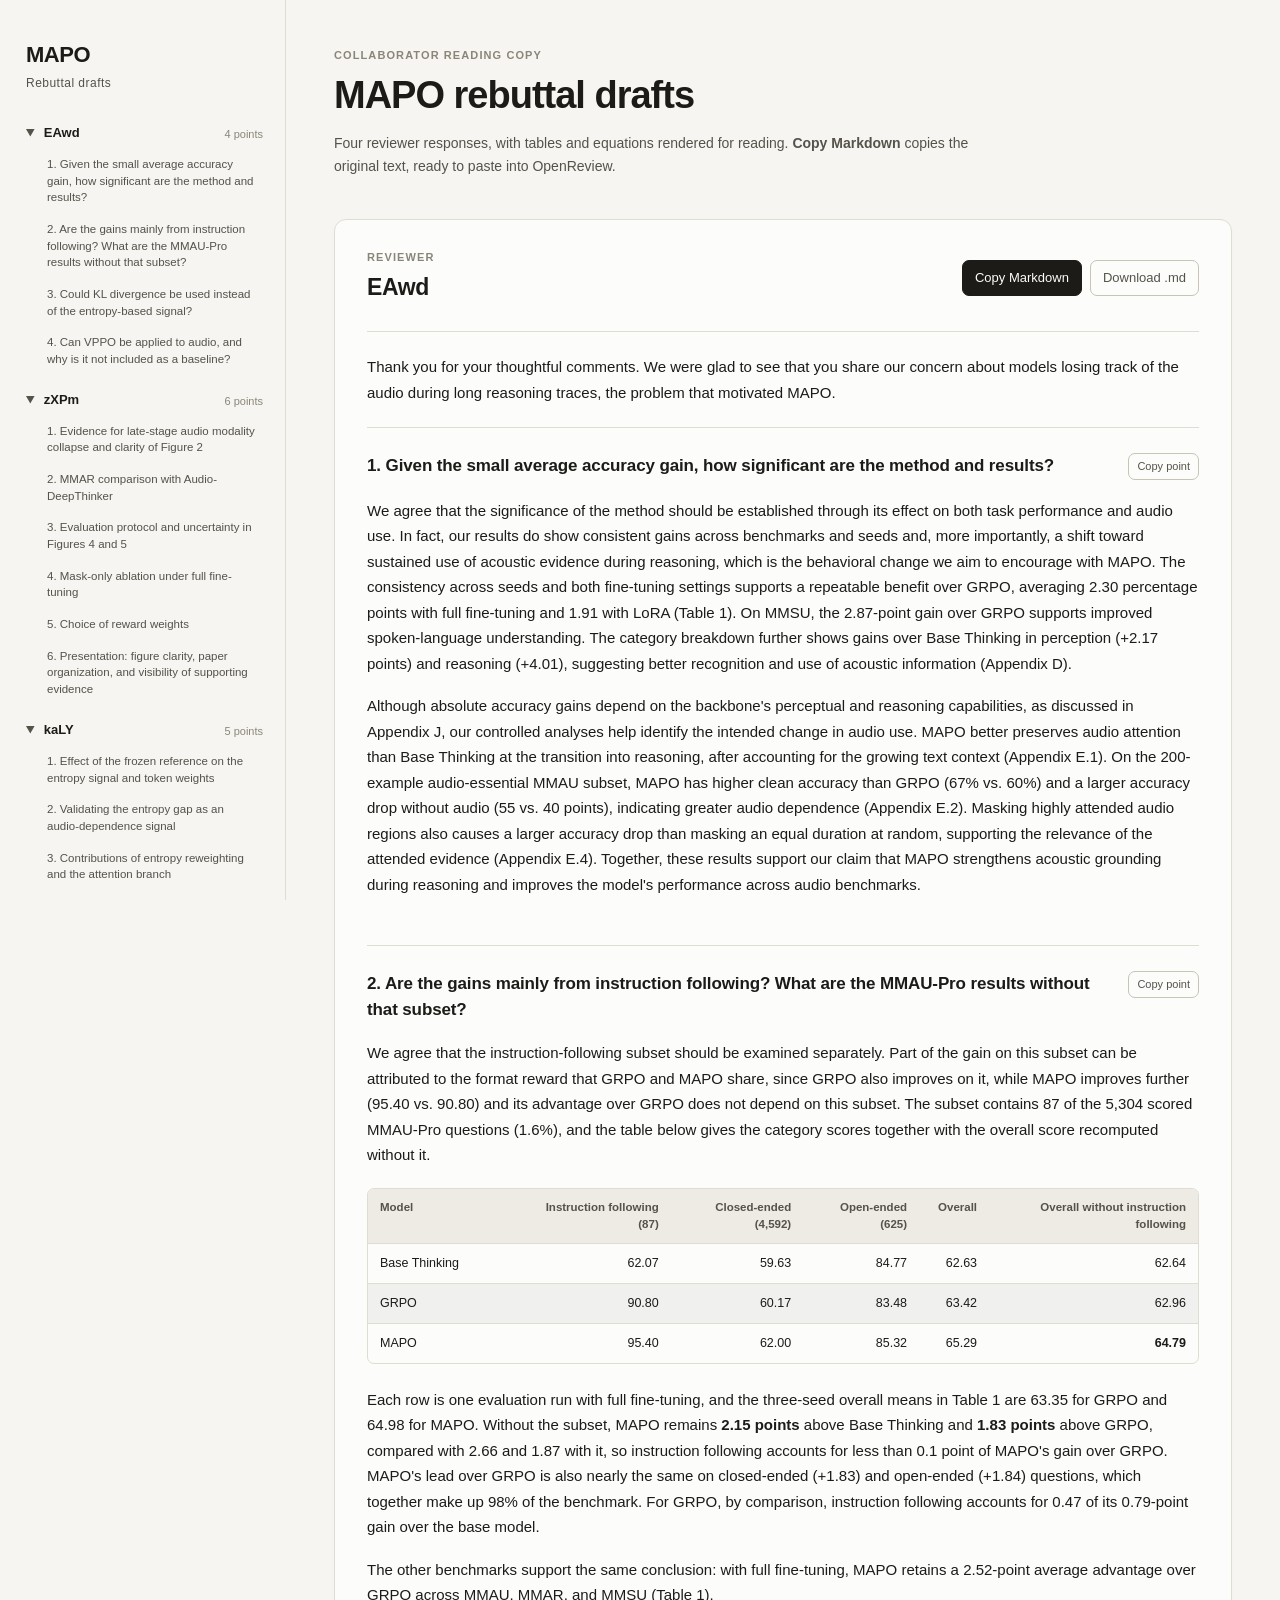
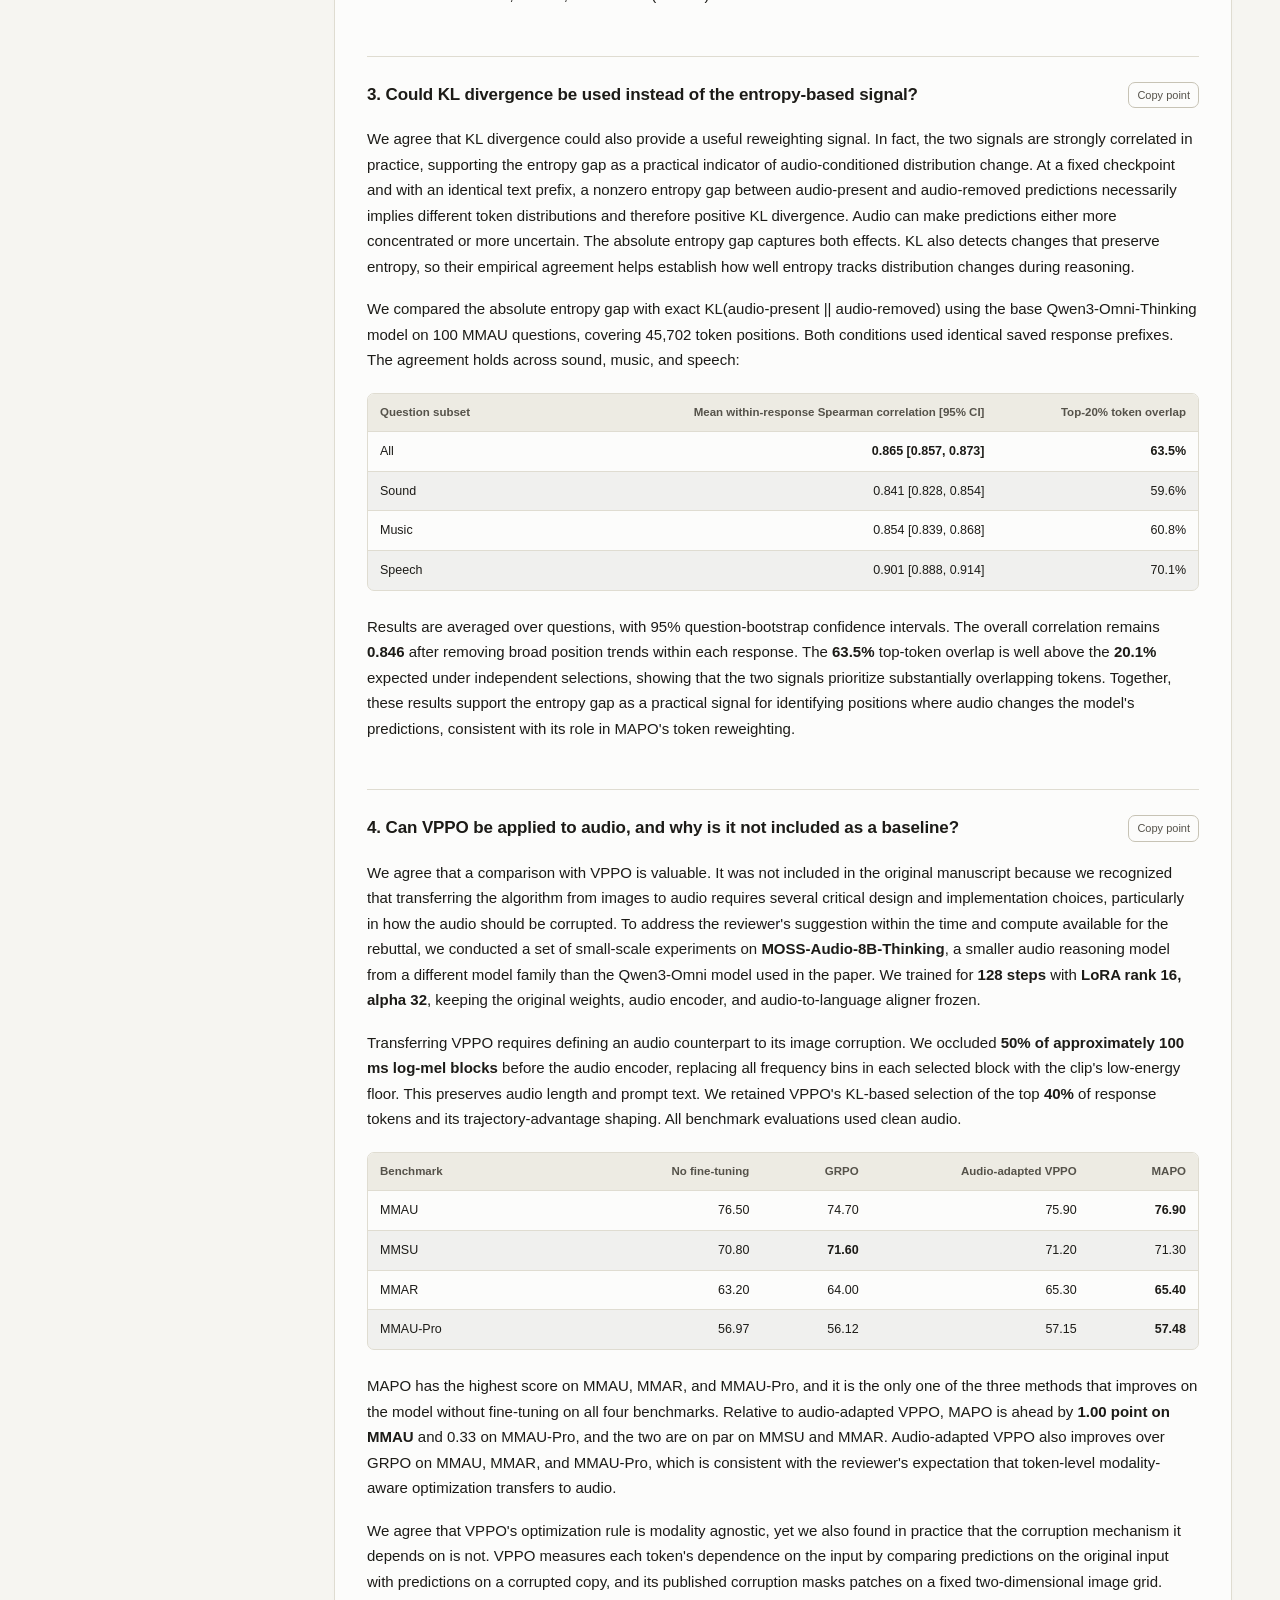
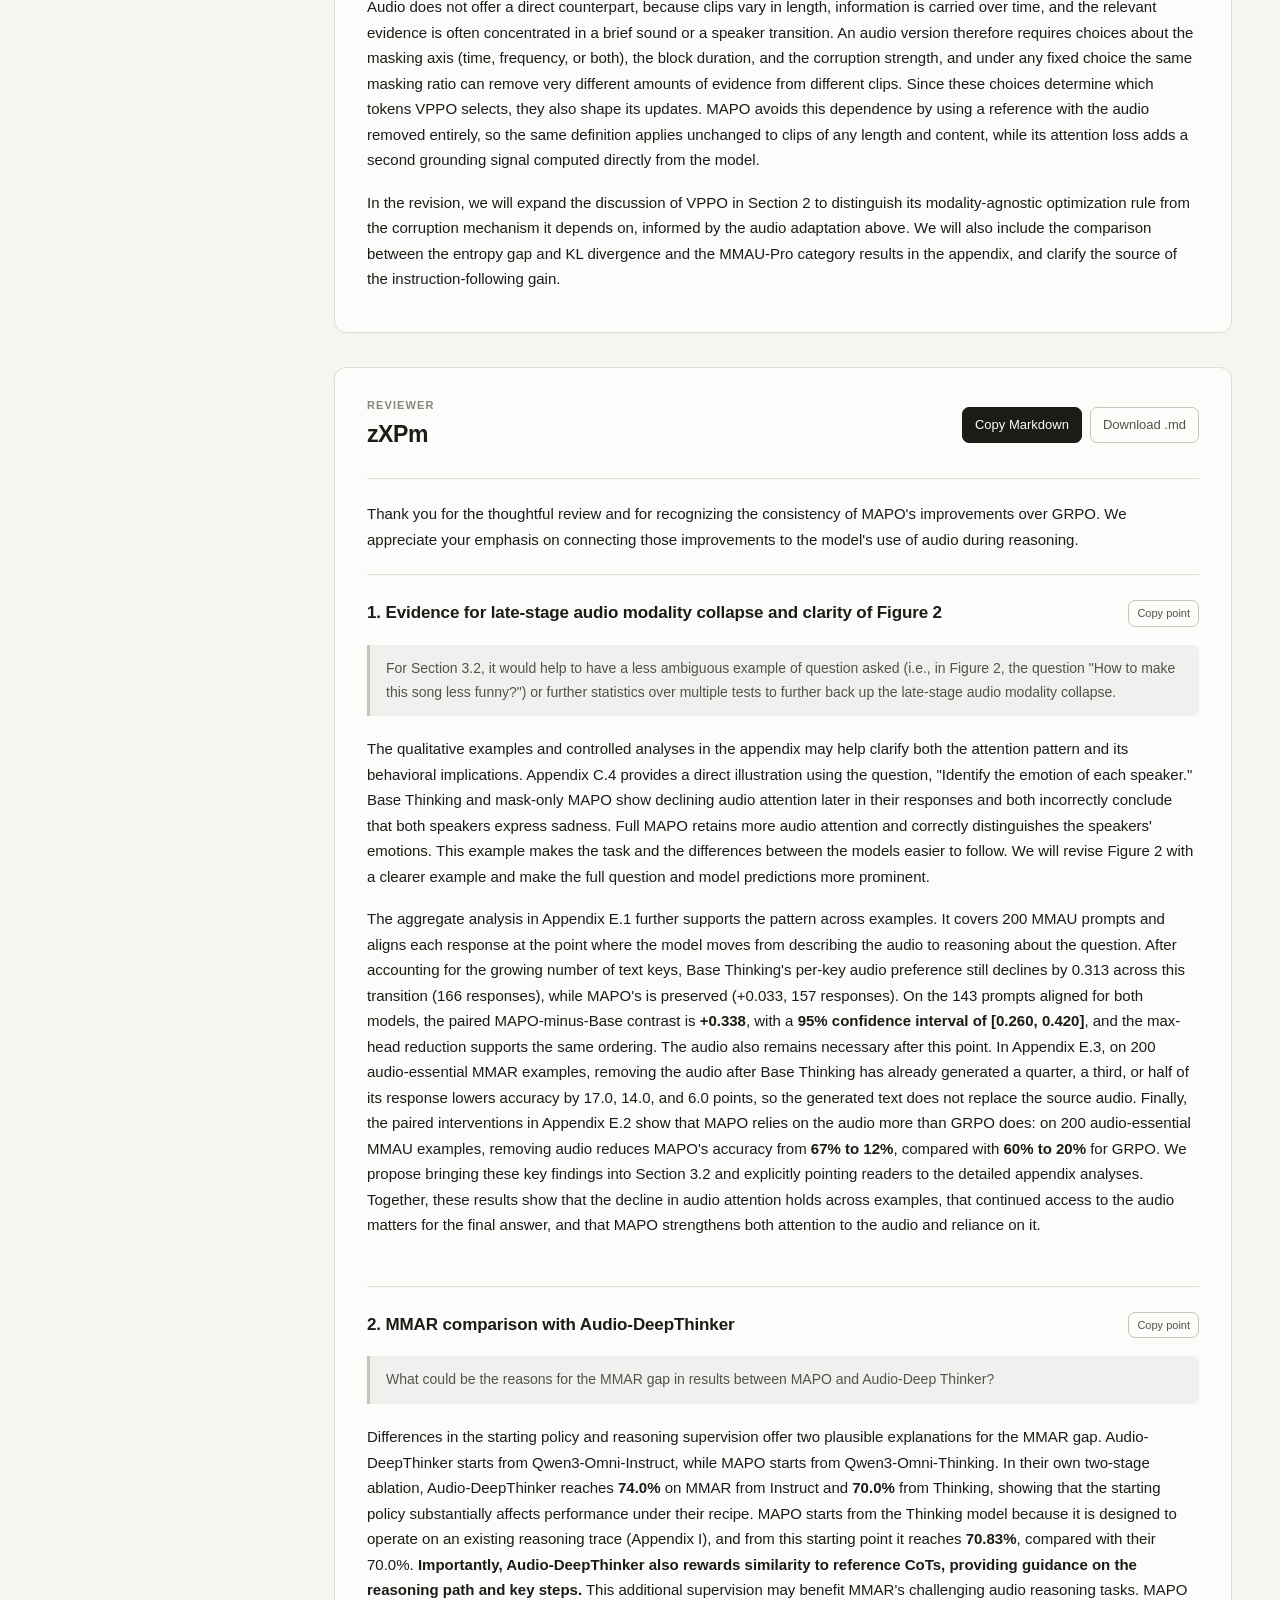
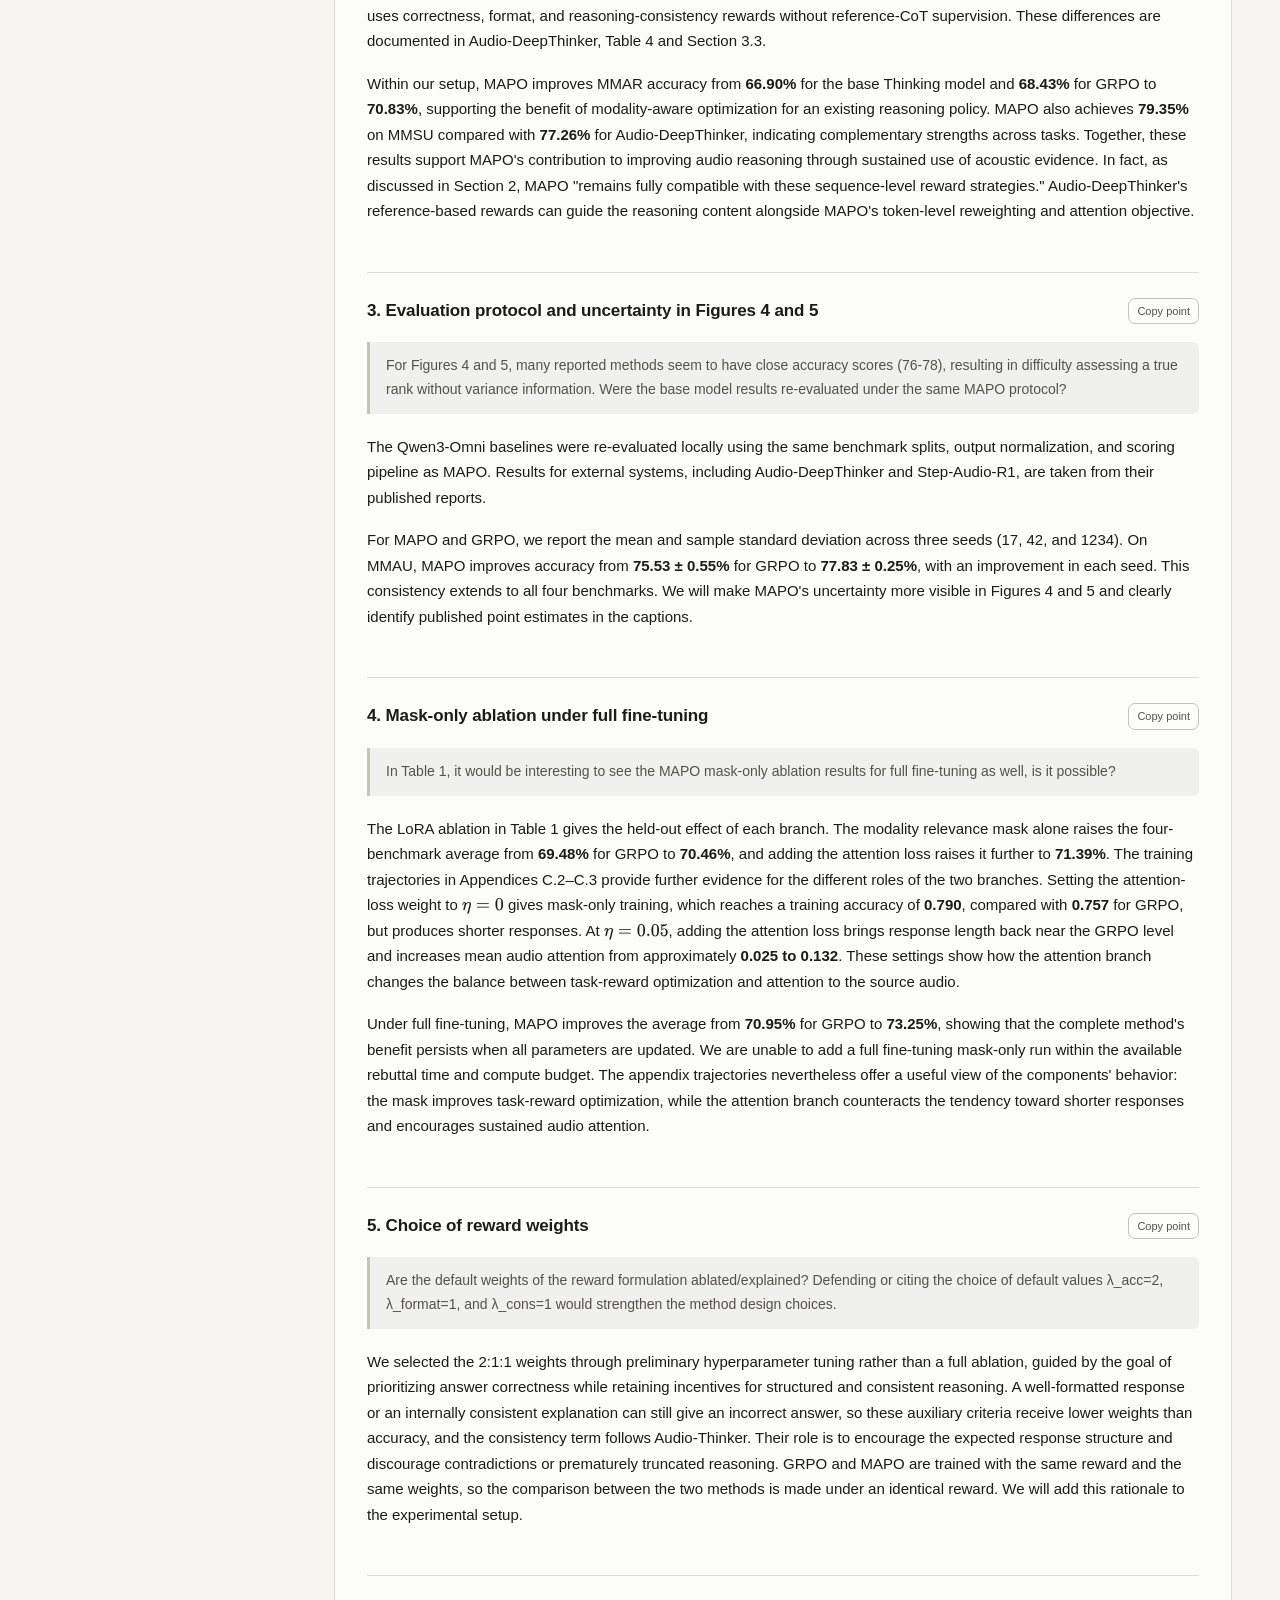
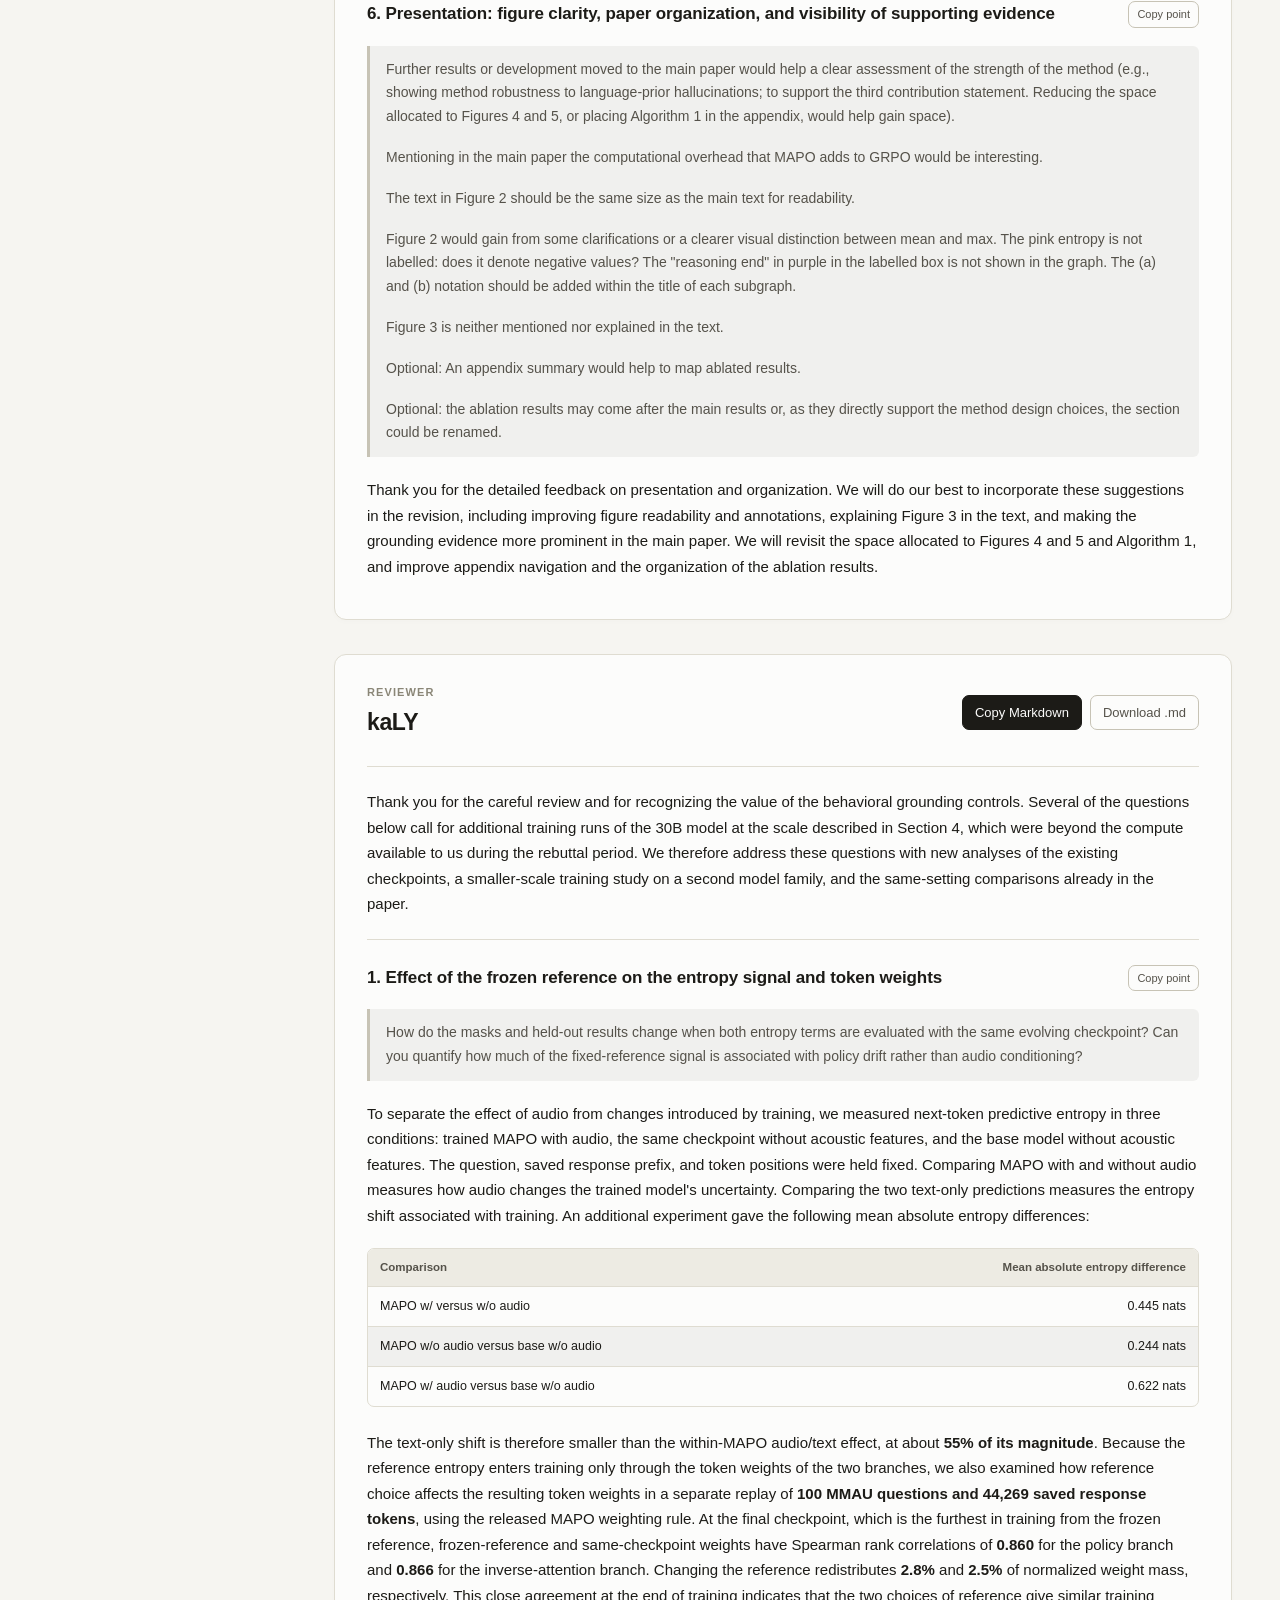
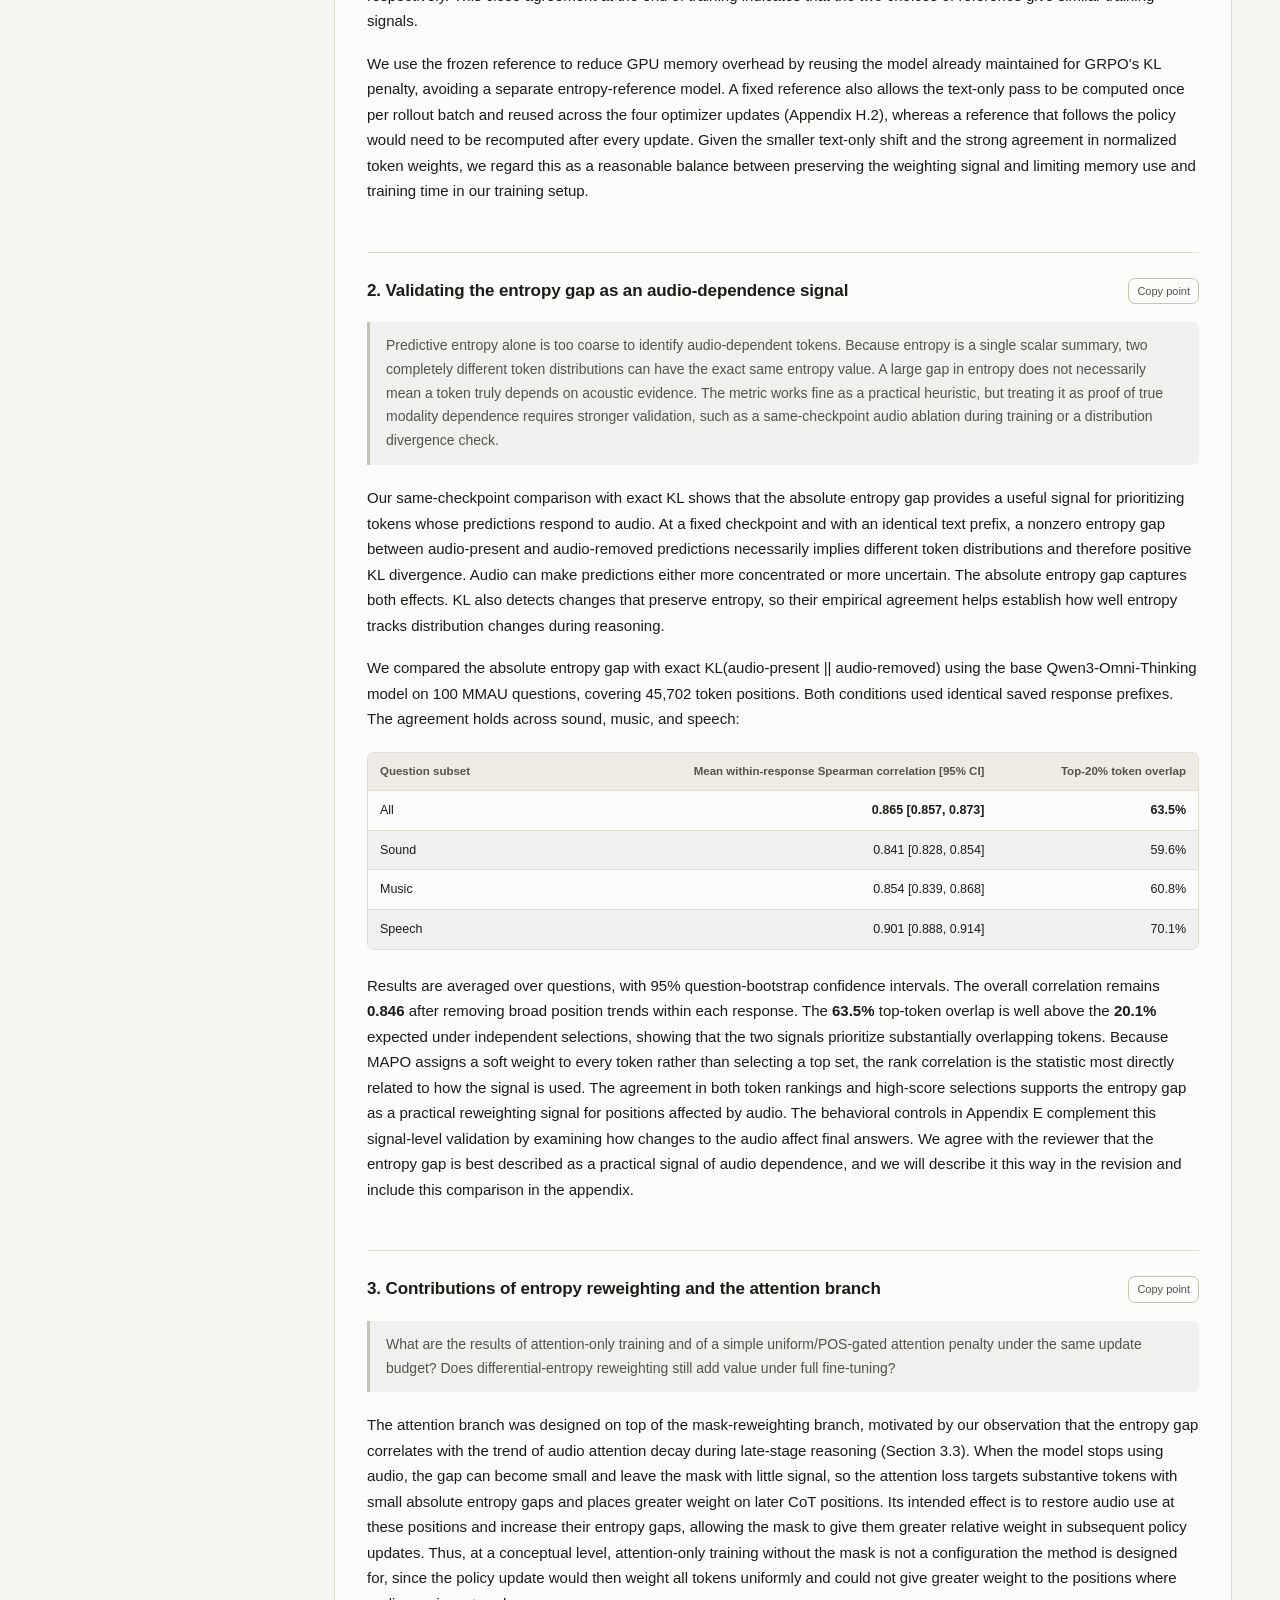
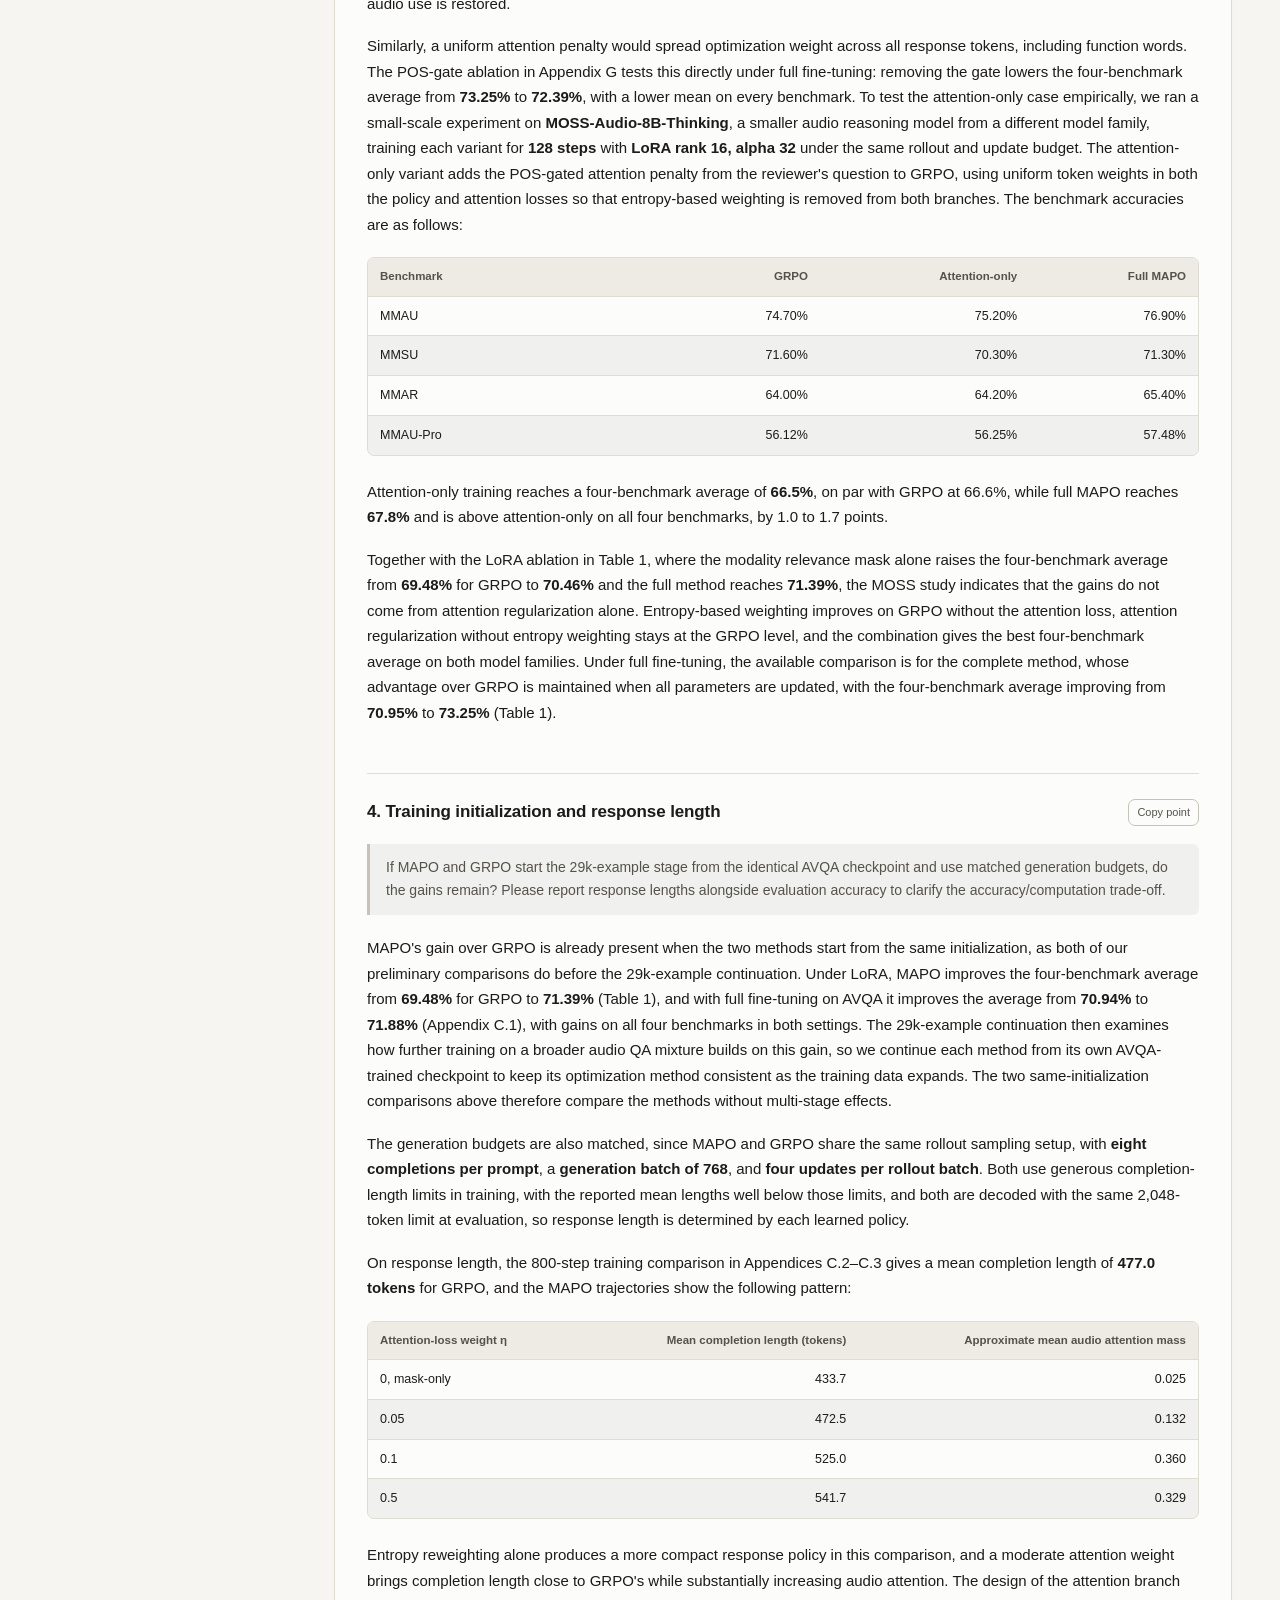
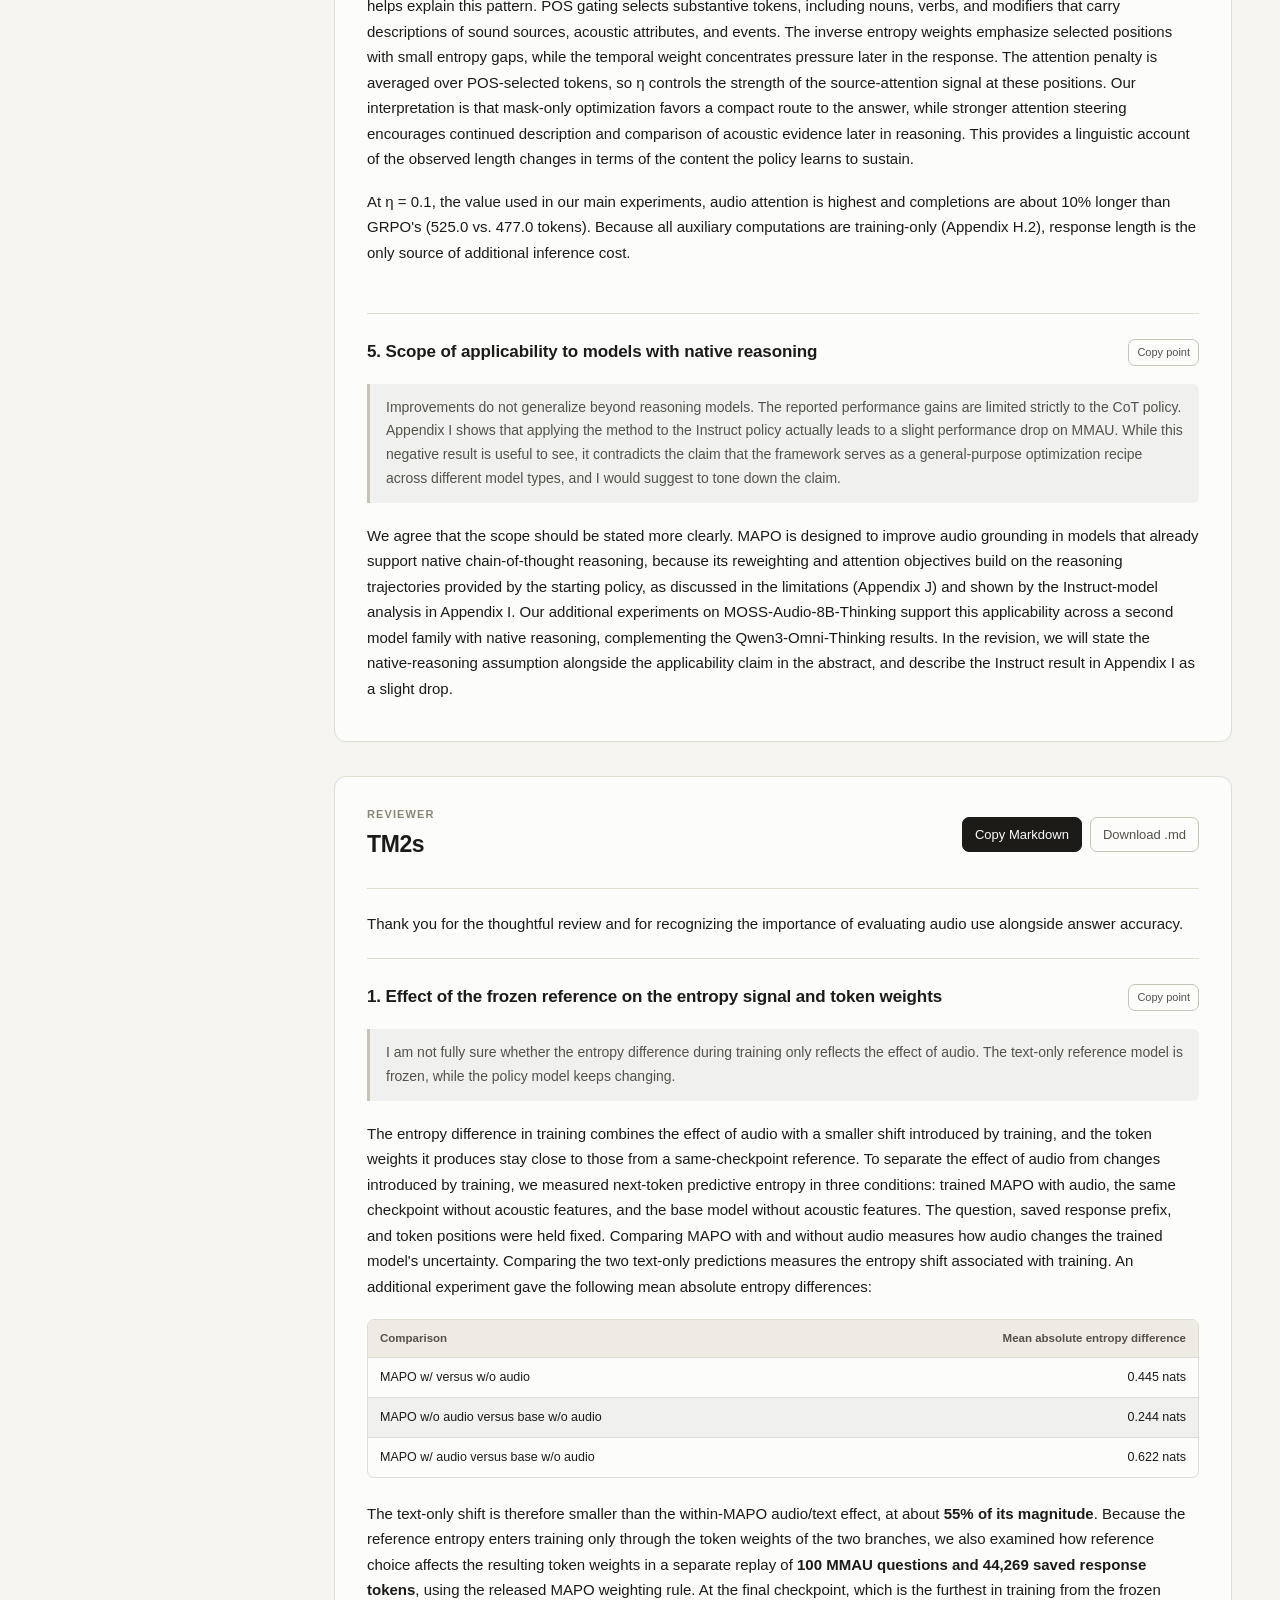
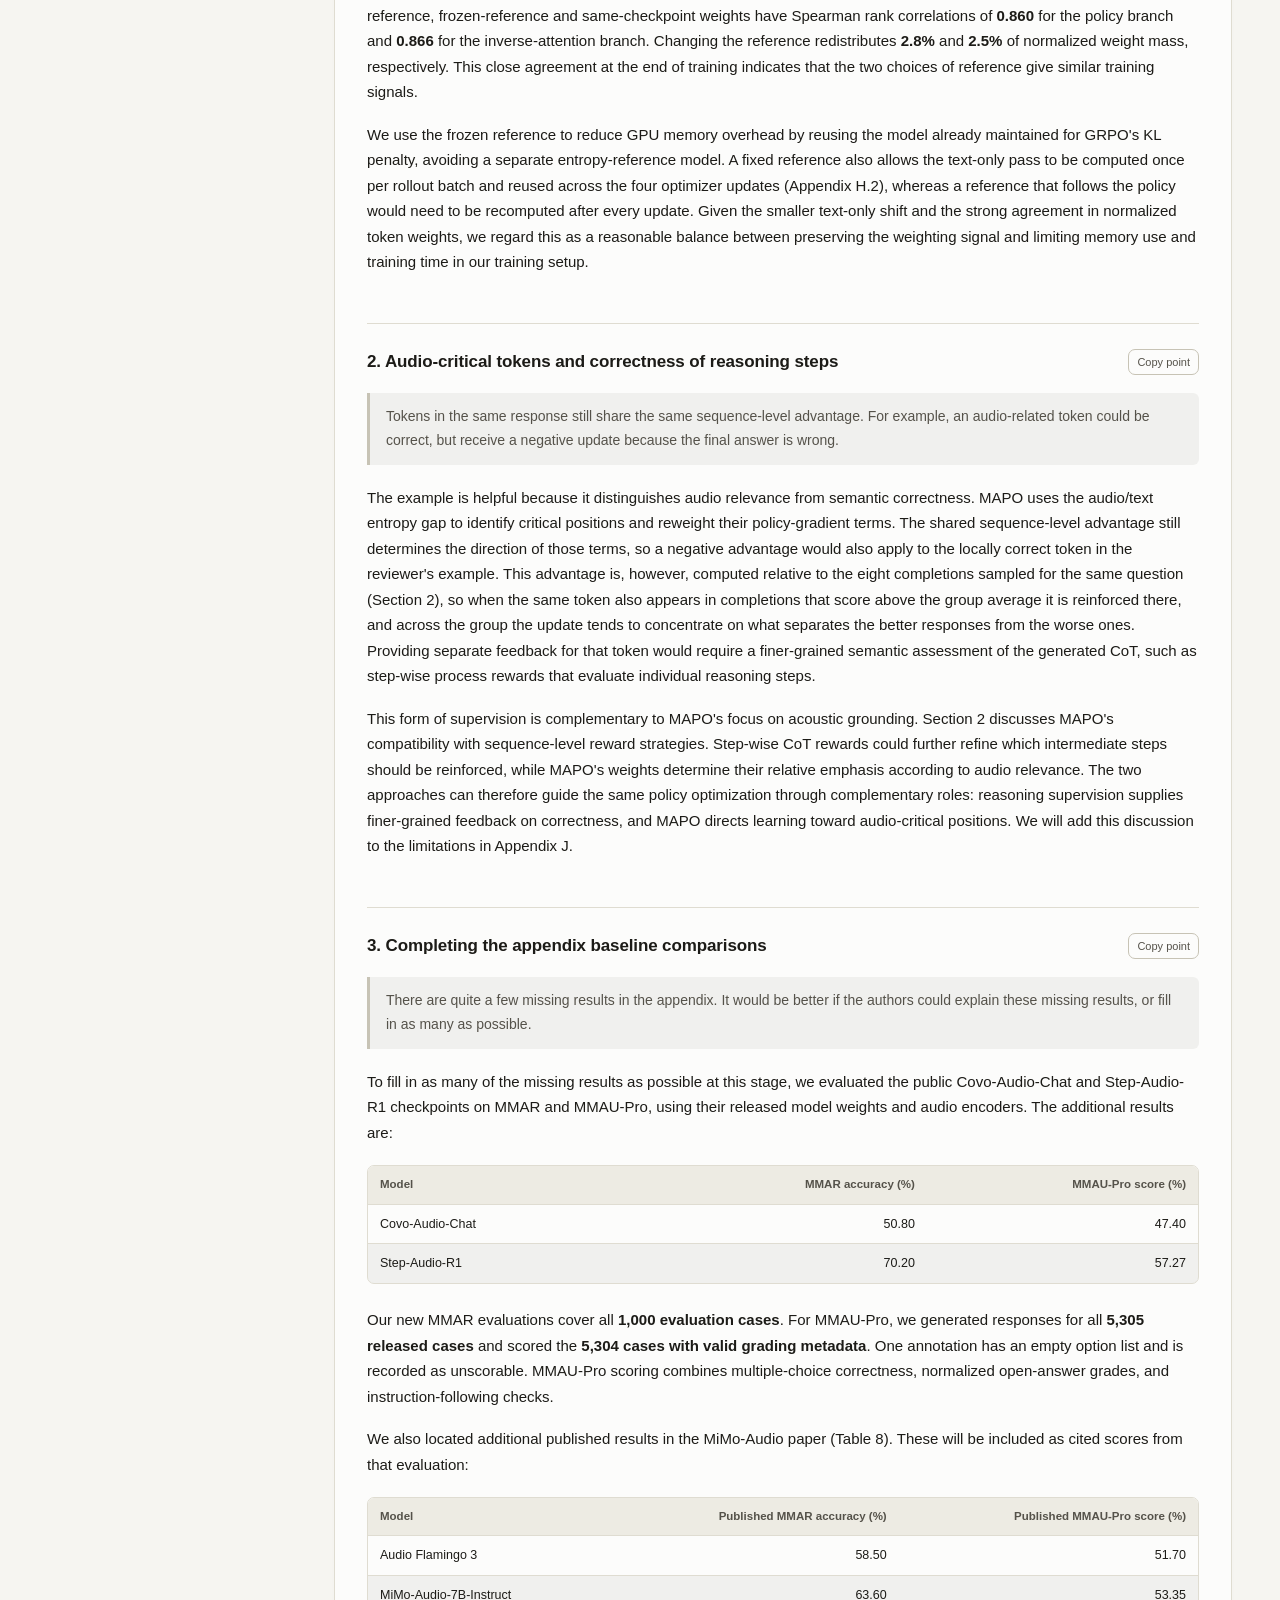
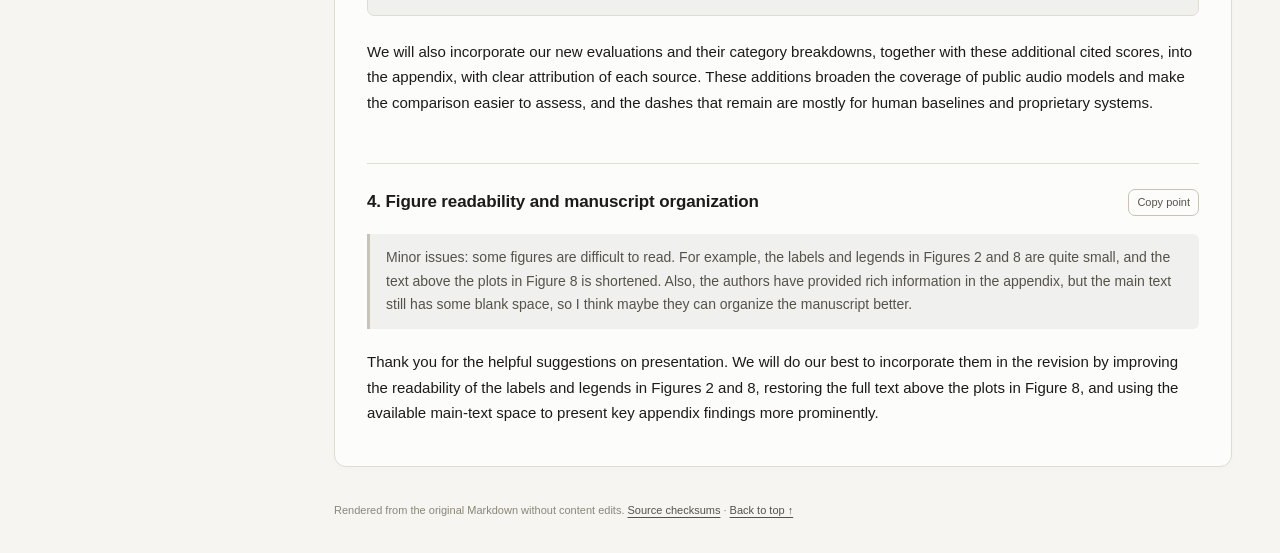
==== site/index.html @ 212f5260 "Publish Markdown-preserving MAPO rebuttal viewer" ====
<!doctype html>
<html lang="en">
<head>
<meta charset="utf-8">
<meta name="viewport" content="width=device-width, initial-scale=1">
<meta name="description" content="MAPO rebuttal drafts, rendered from the original Markdown with exact-source copying and downloads.">
<meta name="color-scheme" content="light dark">
<title>MAPO · Rebuttal drafts</title>
<style>/* Theme adapted from the html-report skill htmlkit.py. */

:root{color-scheme:light;--surface-0:#f6f5f1;--surface-1:#fcfcfb;--surface-2:#edebe3;
--border:#dfdcd1;--border-strong:#c7c3b5;--text-primary:#1c1b17;--text-secondary:#55524a;
--text-muted:#8a8677;--series-sed:#2a78d6;--series-asr:#178a17;--series-speaker:#d55187;
--pair-sed-asr:#e0692c;--pair-sed-speaker:#5647b0;--diverge-neg:#d83a3a;--grid:#e4e1d6;
--w-muted:#9b9686;--band:rgba(90,88,78,.07);--ok:#178a17;--bad:#d83a3a;}
@media (prefers-color-scheme:dark){:root:where(:not([data-theme=light])){color-scheme:dark;
--surface-0:#141311;--surface-1:#1a1a19;--surface-2:#232120;--border:#38362f;
--border-strong:#4a473d;--text-primary:#f3f1ea;--text-secondary:#c2beb0;--text-muted:#8f8c7e;
--series-sed:#4a97ee;--series-asr:#3ec03e;--series-speaker:#e06a9c;--pair-sed-asr:#ec8148;
--pair-sed-speaker:#8878e6;--diverge-neg:#ec6a6a;--grid:#322f29;--w-muted:#6f6c60;
--band:rgba(200,197,186,.06);--ok:#3ec03e;--bad:#ec6a6a;}}
:root[data-theme=dark]{color-scheme:dark;--surface-0:#141311;--surface-1:#1a1a19;
--surface-2:#232120;--border:#38362f;--border-strong:#4a473d;--text-primary:#f3f1ea;
--text-secondary:#c2beb0;--text-muted:#8f8c7e;--series-sed:#4a97ee;--series-asr:#3ec03e;
--series-speaker:#e06a9c;--pair-sed-asr:#ec8148;--pair-sed-speaker:#8878e6;
--diverge-neg:#ec6a6a;--grid:#322f29;--w-muted:#6f6c60;--band:rgba(200,197,186,.06);
--ok:#3ec03e;--bad:#ec6a6a;}
*{box-sizing:border-box}html,body{margin:0;padding:0}
body{background:var(--surface-0);color:var(--text-primary);font-size:16px;line-height:1.55;
font-family:Palatino,"Palatino Linotype","Iowan Old Style",Georgia,serif;-webkit-font-smoothing:antialiased}
.sans{font-family:-apple-system,BlinkMacSystemFont,"Segoe UI",Roboto,Helvetica,Arial,sans-serif}
.mono{font-family:ui-monospace,"SF Mono","Cascadia Code",Consolas,monospace;font-variant-numeric:tabular-nums}
.wrap{max-width:960px;margin:0 auto;padding:0 24px}
header.hero{padding:44px 0 12px}
h1{font-size:30px;line-height:1.15;margin:0 0 6px;text-wrap:balance}
.sub{color:var(--text-secondary);font-size:16px}
.kicker{font-size:12.5px;letter-spacing:.09em;text-transform:uppercase;color:var(--text-muted);
font-family:inherit;margin-bottom:10px}
section{padding:22px 0;border-top:1px solid var(--border)}
h2{font-size:21px;margin:0 0 4px;text-wrap:balance}
.lead{color:var(--text-secondary);margin:0 0 16px}
.stat-row{display:grid;grid-template-columns:repeat(auto-fit,minmax(150px,1fr));gap:12px;margin:6px 0 4px}
.tile{background:var(--surface-1);border:1px solid var(--border);border-radius:12px;padding:14px 16px}
.tile .l{font-size:12px;letter-spacing:.03em;text-transform:uppercase;color:var(--text-muted)}
.tile .v{font-size:26px;font-weight:600;font-variant-numeric:tabular-nums;margin-top:2px}
.tile .s{font-size:12.5px;color:var(--text-secondary);margin-top:2px}
.card{background:var(--surface-1);border:1px solid var(--border);border-radius:14px;padding:16px 18px;margin:14px 0}
.card h3{margin:0 0 8px;font-size:15.5px}
.grid2{display:grid;grid-template-columns:1fr 1fr;gap:16px}
@media(max-width:720px){.grid2{grid-template-columns:1fr}}
.chart{width:100%;height:auto;display:block}
.grid{stroke:var(--grid);stroke-width:1}
.vmark{stroke:var(--text-muted);stroke-width:1.4;stroke-dasharray:4 4}
text{fill:var(--text-secondary);font-family:inherit}
.ax-y{font-size:10.5px;text-anchor:end}.ax-x{font-size:10.5px;text-anchor:middle}
.ax-title{font-size:11px;text-anchor:middle;fill:var(--text-muted)}
.legend{display:flex;flex-wrap:wrap;gap:14px;margin:8px 2px 2px;font-size:13px;color:var(--text-secondary)}
.lg{display:inline-flex;align-items:center;gap:6px}.sw{width:12px;height:12px;border-radius:3px;display:inline-block}
.finding{border-left:3px solid var(--diverge-neg);background:var(--band);padding:10px 14px;border-radius:0 8px 8px 0;margin:12px 0;font-size:15px}
.finding.ok{border-left-color:var(--ok)}.finding b{font-weight:600}
table{width:100%;border-collapse:collapse;font-size:14px;margin:6px 0}
th,td{text-align:right;padding:6px 10px;border-bottom:1px solid var(--border)}
th:first-child,td:first-child{text-align:left}
thead th{color:var(--text-muted);font-weight:500;font-size:12.5px;text-transform:uppercase;letter-spacing:.03em}
.fig{width:100%;border-radius:8px;display:block;border:1px solid var(--border)}
.cap{font-size:13px;color:var(--text-secondary);margin:6px 2px 2px}.cap .mono{color:var(--text-primary)}
.asset-label{margin:12px 2px 5px;color:var(--text-muted);font-size:12px;font-weight:600;
letter-spacing:.06em;text-transform:uppercase}
.pill{display:inline-block;padding:1px 8px;border-radius:99px;font-size:12px;border:1px solid var(--border-strong)}
.muted{color:var(--text-muted)}
footer{padding:26px 0 60px;color:var(--text-muted);font-size:13px;border-top:1px solid var(--border)}
.equation{overflow-x:auto;margin:14px 0;padding:14px 16px;border-radius:9px;
background:var(--surface-2)}
.equation mjx-container[display="true"]{margin:0!important}
mjx-container{max-width:100%}

/* Reader layout. Source response prose is never rewritten. */
html { scroll-behavior: smooth; scroll-padding-top: 28px; }
body { font-family: -apple-system,BlinkMacSystemFont,"Segoe UI",Roboto,Helvetica,Arial,sans-serif; line-height: 1.7; }
a { color: var(--series-sed); text-underline-offset: 3px; }
button, .button { font: inherit; font-size: 13px; cursor: pointer; color: var(--text-secondary); border: 1px solid var(--border-strong); border-radius: 7px; background: var(--surface-1); padding: 7px 12px; line-height: 1.5; text-decoration: none; white-space: nowrap; }
button:hover, .button:hover { background: var(--surface-2); color: var(--text-primary); }
button.primary { background: var(--text-primary); color: var(--surface-1); border-color: var(--text-primary); }
button.primary:hover { opacity: .86; }
:focus-visible { outline: 3px solid var(--series-sed); outline-offset: 4px; }
.layout { max-width: 1500px; margin: 0 auto; display: grid; grid-template-columns: 286px minmax(0,1fr); }
.sidebar { position: sticky; top: 0; height: 100vh; overflow-y: auto; padding: 36px 22px 28px 26px; border-right: 1px solid var(--border); font-size: 13px; }
.brand { display: block; font-size: 22px; font-weight: 750; letter-spacing: -.5px; color: var(--text-primary); text-decoration: none; margin-bottom: 28px; }
.brand span { display: block; font-size: 12px; font-weight: 450; letter-spacing: .04em; color: var(--text-secondary); }
.sidebar details { margin: 0 0 18px; }
.sidebar summary { cursor: pointer; color: var(--text-secondary); font-weight: 600; }
.sidebar summary a { text-decoration: none; color: var(--text-primary); margin-left: 4px; }
.sidebar summary span { float: right; color: var(--text-muted); font-size: 11px; font-weight: 400; padding-top: 3px; }
.sidebar ol { list-style: none; padding: 0 0 0 15px; margin: 9px 0 0; }
.sidebar li { margin: 0 0 9px; line-height: 1.45; }
.sidebar li a { display: block; color: var(--text-secondary); font-size: 11.5px; text-decoration: none; padding: 3px 6px; border-radius: 4px; }
.sidebar li a:hover, .sidebar li a[aria-current="location"] { color: var(--series-sed); background: var(--band); }
.sidebar-footer { border-top: 1px solid var(--border); padding-top: 18px; display: flex; flex-direction: column; gap: 10px; align-items: flex-start; font-size: 12px; }
.sidebar-footer a { text-decoration: none; }
main { min-width: 0; padding: 46px 48px 0; max-width: 1140px; }
.page-header { max-width: 850px; padding-bottom: 27px; }
.eyebrow { font-size: 11px; font-weight: 600; color: var(--text-muted); letter-spacing: .1em; text-transform: uppercase; margin: 0 0 8px; }
h1 { font-size: clamp(28px,3.5vw,38px); letter-spacing: -1px; line-height: 1.2; }
.page-header > p:last-of-type { font-size: 14px; color: var(--text-secondary); max-width: 680px; margin-top: 14px; line-height: 1.65; }
.reviewer { background: var(--surface-1); border: 1px solid var(--border); border-radius: 12px; padding: 28px 32px 14px; margin: 0 0 34px; box-shadow: 0 2px 6px rgba(0,0,0,.015); scroll-margin-top: 24px; }
.reviewer-header { display: flex; align-items: center; justify-content: space-between; flex-wrap: wrap; gap: 14px; padding-bottom: 24px; margin-bottom: 22px; border-bottom: 1px solid var(--border); }
.reviewer-header .eyebrow { margin-bottom: 1px; }
.reviewer-header h2 { font-size: 23px; letter-spacing: -.4px; margin: 0; }
.reviewer-actions { display: flex; gap: 8px; flex-wrap: wrap; }
.response-content { font-size: 15px; overflow-wrap: break-word; }
.response-content p { margin: 0 0 17px; }
.response-point { border-top: 1px solid var(--border); padding: 25px 0 9px; margin-top: 22px; scroll-margin-top: 22px; }
.point-heading { display: flex; align-items: flex-start; justify-content: space-between; gap: 14px; margin: 0 0 18px; }
.point-heading h3 { font-size: 17px; line-height: 1.5; margin: 0; font-weight: 650; letter-spacing: -.12px; }
.point-heading button { flex-shrink: 0; font-size: 11px; padding: 4px 8px; }
blockquote { border-left: 3px solid var(--border-strong); background: var(--band); margin: 0 0 20px; padding: 12px 16px; border-radius: 0 6px 6px 0; color: var(--text-secondary); font-size: 14px; }
blockquote p:last-child { margin-bottom: 0; }
.table-scroll { overflow-x: auto; max-width: 100%; margin: 20px 0 23px; border: 1px solid var(--border); border-radius: 7px; }
table { width: 100%; font-size: 12.5px; line-height: 1.5; margin: 0; font-variant-numeric: tabular-nums; }
th, td { padding: 10px 12px; vertical-align: top; text-align: left; min-width: 70px; }
thead th { font-size: 11.5px; text-transform: none; letter-spacing: 0; color: var(--text-secondary); background: var(--surface-2); font-weight: 600; }
tbody tr:last-child td { border-bottom: 0; }
tbody tr:nth-child(even) { background: var(--band); }
td:first-child, th:first-child { min-width: 150px; }
.response-content strong { font-weight: 650; }
.response-content code { font-size: .9em; padding: 1px 4px; background: var(--surface-2); border-radius: 3px; }
.page-footer { font-size: 11px; color: var(--text-muted); line-height: 1.7; padding: 0 0 34px; border: 0; }
.page-footer a { color: var(--text-secondary); }
.mobile-reviewers { display: none; }
.sr-only { position: absolute; width: 1px; height: 1px; padding: 0; margin: -1px; overflow: hidden; clip: rect(0,0,0,0); white-space: nowrap; border: 0; }
.skip-link { position: fixed; top: -80px; left: 20px; z-index: 100; background: var(--surface-1); padding: 10px; border: 1px solid var(--border); }
.skip-link:focus { top: 10px; }
.toast { position: fixed; bottom: 25px; left: 50%; transform: translateX(-50%); z-index: 50; background: var(--text-primary); color: var(--surface-1); padding: 10px 20px; border-radius: 9px; box-shadow: 0 4px 18px rgba(0,0,0,.18); font-size: 13px; max-width: 90vw; }
dialog { background: var(--surface-1); color: var(--text-primary); border: 1px solid var(--border); border-radius: 12px; width: min(760px,94vw); padding: 24px; }
dialog::backdrop { background: rgba(0,0,0,.4); }
dialog p { font-size: 14px; }
dialog textarea { width: 100%; height: 48vh; padding: 12px; font-size: 13px; line-height: 1.5; color: var(--text-primary); background: var(--surface-0); border: 1px solid var(--border); }
dialog form > div { display: flex; justify-content: flex-end; gap: 8px; margin-top: 12px; }
@media (max-width:1100px) { .layout { grid-template-columns: 240px minmax(0,1fr); } .sidebar { padding-left: 18px; padding-right: 16px; } main { padding: 34px 26px 0; } .reviewer { padding: 24px 24px 12px; } }
@media (max-width:780px) { .layout { display: block; } .sidebar { display: none; } main { padding: 24px 16px 0; } .page-header { padding: 0 4px 24px; } .reviewer { padding: 22px 20px 10px; margin-bottom: 24px; } .reviewer-header { align-items: flex-start; gap: 12px; } .mobile-reviewers { display: flex; flex-wrap: wrap; gap: 8px; margin-top: 18px; } .mobile-reviewers a { text-decoration: none; padding: 4px 12px; border: 1px solid var(--border); border-radius: 20px; font-size: 13px; } .point-heading { flex-wrap: wrap; gap: 8px; } .response-content { font-size: 14px; } .point-heading h3 { font-size: 16px; } blockquote { font-size: 13px; padding: 10px 12px; } th,td { padding: 9px 10px; } }
@media (prefers-reduced-motion:reduce) { html { scroll-behavior: auto; } }
@media print { :root { color-scheme: light; --surface-0:#fff; --surface-1:#fff; --text-primary:#111; --text-secondary:#333; --border:#ddd; } .sidebar, .web-only, .reviewer-actions, .page-header, .page-footer, .toast, dialog, .skip-link { display: none !important; } .layout { display: block; } main { max-width: none; padding: 0; } .reviewer { border: 0; padding: 0; box-shadow: none; break-before: page; } .reviewer:first-of-type { break-before: auto; } .reviewer-header { padding-bottom: 12px; } .table-scroll { overflow: visible; } table { font-size: 10px; } tr { break-inside: avoid; } h3 { break-after: avoid; } }
</style>
<script>try { const theme = localStorage.getItem('mapo-theme'); if (theme) document.documentElement.dataset.theme = theme; } catch (_) {}</script>
<script>window.MathJax = {tex: {inlineMath: [['\\(', '\\)']], displayMath: [['\\[', '\\]']]}, svg: {fontCache: 'global'}, options: {skipHtmlTags: ['script', 'noscript', 'style', 'textarea', 'pre', 'code']}};</script>
<script id="MathJax-script" defer src="vendor/mathjax/tex-svg.js"></script>
</head>
<body>
<a class="skip-link" href="#main">Skip to responses</a>
<div class="layout">
<aside class="sidebar" aria-label="Response navigation">
<a class="brand" href="#top">MAPO<span>Rebuttal drafts</span></a>
<nav aria-label="Reviewers and points"><details open><summary><a href="#EAwd">EAwd</a><span>4 points</span></summary><ol><li><a href="#EAwd-1">1. Given the small average accuracy gain, how significant are the method and results?</a></li><li><a href="#EAwd-2">2. Are the gains mainly from instruction following? What are the MMAU-Pro results without that subset?</a></li><li><a href="#EAwd-3">3. Could KL divergence be used instead of the entropy-based signal?</a></li><li><a href="#EAwd-4">4. Can VPPO be applied to audio, and why is it not included as a baseline?</a></li></ol></details><details open><summary><a href="#zXPm">zXPm</a><span>6 points</span></summary><ol><li><a href="#zXPm-1">1. Evidence for late-stage audio modality collapse and clarity of Figure 2</a></li><li><a href="#zXPm-2">2. MMAR comparison with Audio-DeepThinker</a></li><li><a href="#zXPm-3">3. Evaluation protocol and uncertainty in Figures 4 and 5</a></li><li><a href="#zXPm-4">4. Mask-only ablation under full fine-tuning</a></li><li><a href="#zXPm-5">5. Choice of reward weights</a></li><li><a href="#zXPm-6">6. Presentation: figure clarity, paper organization, and visibility of supporting evidence</a></li></ol></details><details open><summary><a href="#kaLY">kaLY</a><span>5 points</span></summary><ol><li><a href="#kaLY-1">1. Effect of the frozen reference on the entropy signal and token weights</a></li><li><a href="#kaLY-2">2. Validating the entropy gap as an audio-dependence signal</a></li><li><a href="#kaLY-3">3. Contributions of entropy reweighting and the attention branch</a></li><li><a href="#kaLY-4">4. Training initialization and response length</a></li><li><a href="#kaLY-5">5. Scope of applicability to models with native reasoning</a></li></ol></details><details open><summary><a href="#TM2s">TM2s</a><span>4 points</span></summary><ol><li><a href="#TM2s-1">1. Effect of the frozen reference on the entropy signal and token weights</a></li><li><a href="#TM2s-2">2. Audio-critical tokens and correctness of reasoning steps</a></li><li><a href="#TM2s-3">3. Completing the appendix baseline comparisons</a></li><li><a href="#TM2s-4">4. Figure readability and manuscript organization</a></li></ol></details></nav>
<div class="sidebar-footer"><a href="responses.zip" download>Download all Markdown ↓</a><a href="https://github.com/BorrisonXiao/MAPO-Rebuttal">View repository ↗</a><button id="theme-toggle" type="button">Switch theme</button></div>
</aside>
<main id="main">
<header class="page-header" id="top"><p class="eyebrow">Collaborator reading copy</p><h1>MAPO rebuttal drafts</h1><p>Four reviewer responses, with tables and equations rendered for reading. <strong>Copy Markdown</strong> copies the original text, ready to paste into OpenReview.</p><div class="mobile-reviewers" aria-label="Jump to reviewer"><a href="#EAwd">EAwd</a><a href="#zXPm">zXPm</a><a href="#kaLY">kaLY</a><a href="#TM2s">TM2s</a></div></header>
<article class="reviewer" id="EAwd" aria-labelledby="label-EAwd">
<header class="reviewer-header"><div><p class="eyebrow">Reviewer</p><h2 id="label-EAwd">EAwd</h2></div>
<div class="reviewer-actions"><button class="copy-button primary" data-copy="EAwd">Copy Markdown</button><a class="button" href="responses/EAwd.md" download>Download .md</a></div></header>
<div class="response-content"><p>Thank you for your thoughtful comments. We were glad to see that you share our concern about models losing track of the audio during long reasoning traces, the problem that motivated MAPO.</p>
<section class="response-point" id="EAwd-1">
<div class="point-heading"><h3>1. Given the small average accuracy gain, how significant are the method and results?</h3><button class="copy-button web-only" data-copy="EAwd" data-point="1" aria-label="Copy Markdown for EAwd, point 1">Copy point</button></div>
<p>We agree that the significance of the method should be established through its effect on both task performance and audio use. In fact, our results do show consistent gains across benchmarks and seeds and, more importantly, a shift toward sustained use of acoustic evidence during reasoning, which is the behavioral change we aim to encourage with MAPO. The consistency across seeds and both fine-tuning settings supports a repeatable benefit over GRPO, averaging 2.30 percentage points with full fine-tuning and 1.91 with LoRA (Table 1). On MMSU, the 2.87-point gain over GRPO supports improved spoken-language understanding. The category breakdown further shows gains over Base Thinking in perception (+2.17 points) and reasoning (+4.01), suggesting better recognition and use of acoustic information (Appendix D).</p>
<p>Although absolute accuracy gains depend on the backbone's perceptual and reasoning capabilities, as discussed in Appendix J, our controlled analyses help identify the intended change in audio use. MAPO better preserves audio attention than Base Thinking at the transition into reasoning, after accounting for the growing text context (Appendix E.1). On the 200-example audio-essential MMAU subset, MAPO has higher clean accuracy than GRPO (67% vs. 60%) and a larger accuracy drop without audio (55 vs. 40 points), indicating greater audio dependence (Appendix E.2). Masking highly attended audio regions also causes a larger accuracy drop than masking an equal duration at random, supporting the relevance of the attended evidence (Appendix E.4). Together, these results support our claim that MAPO strengthens acoustic grounding during reasoning and improves the model's performance across audio benchmarks.</p>
</section><section class="response-point" id="EAwd-2">
<div class="point-heading"><h3>2. Are the gains mainly from instruction following? What are the MMAU-Pro results without that subset?</h3><button class="copy-button web-only" data-copy="EAwd" data-point="2" aria-label="Copy Markdown for EAwd, point 2">Copy point</button></div>
<p>We agree that the instruction-following subset should be examined separately. Part of the gain on this subset can be attributed to the format reward that GRPO and MAPO share, since GRPO also improves on it, while MAPO improves further (95.40 vs. 90.80) and its advantage over GRPO does not depend on this subset. The subset contains 87 of the 5,304 scored MMAU-Pro questions (1.6%), and the table below gives the category scores together with the overall score recomputed without it.</p>
<div class="table-scroll" role="region" aria-label="Table 1. EAwd, 2. Are the gains mainly from instruction following? What are the MMAU-Pro results without that subset?" tabindex="0"><table><caption class="sr-only web-only">Table 1. EAwd, 2. Are the gains mainly from instruction following? What are the MMAU-Pro results without that subset?</caption>
<thead>
<tr>
<th>Model</th>
<th style="text-align:right">Instruction following (87)</th>
<th style="text-align:right">Closed-ended (4,592)</th>
<th style="text-align:right">Open-ended (625)</th>
<th style="text-align:right">Overall</th>
<th style="text-align:right">Overall without instruction following</th>
</tr>
</thead>
<tbody>
<tr>
<td>Base Thinking</td>
<td style="text-align:right">62.07</td>
<td style="text-align:right">59.63</td>
<td style="text-align:right">84.77</td>
<td style="text-align:right">62.63</td>
<td style="text-align:right">62.64</td>
</tr>
<tr>
<td>GRPO</td>
<td style="text-align:right">90.80</td>
<td style="text-align:right">60.17</td>
<td style="text-align:right">83.48</td>
<td style="text-align:right">63.42</td>
<td style="text-align:right">62.96</td>
</tr>
<tr>
<td>MAPO</td>
<td style="text-align:right">95.40</td>
<td style="text-align:right">62.00</td>
<td style="text-align:right">85.32</td>
<td style="text-align:right">65.29</td>
<td style="text-align:right"><strong>64.79</strong></td>
</tr>
</tbody>
</table></div>
<p>Each row is one evaluation run with full fine-tuning, and the three-seed overall means in Table 1 are 63.35 for GRPO and 64.98 for MAPO. Without the subset, MAPO remains <strong>2.15 points</strong> above Base Thinking and <strong>1.83 points</strong> above GRPO, compared with 2.66 and 1.87 with it, so instruction following accounts for less than 0.1 point of MAPO's gain over GRPO. MAPO's lead over GRPO is also nearly the same on closed-ended (+1.83) and open-ended (+1.84) questions, which together make up 98% of the benchmark. For GRPO, by comparison, instruction following accounts for 0.47 of its 0.79-point gain over the base model.</p>
<p>The other benchmarks support the same conclusion: with full fine-tuning, MAPO retains a 2.52-point average advantage over GRPO across MMAU, MMAR, and MMSU (Table 1).</p>
</section><section class="response-point" id="EAwd-3">
<div class="point-heading"><h3>3. Could KL divergence be used instead of the entropy-based signal?</h3><button class="copy-button web-only" data-copy="EAwd" data-point="3" aria-label="Copy Markdown for EAwd, point 3">Copy point</button></div>
<p>We agree that KL divergence could also provide a useful reweighting signal. In fact, the two signals are strongly correlated in practice, supporting the entropy gap as a practical indicator of audio-conditioned distribution change. At a fixed checkpoint and with an identical text prefix, a nonzero entropy gap between audio-present and audio-removed predictions necessarily implies different token distributions and therefore positive KL divergence. Audio can make predictions either more concentrated or more uncertain. The absolute entropy gap captures both effects. KL also detects changes that preserve entropy, so their empirical agreement helps establish how well entropy tracks distribution changes during reasoning.</p>
<p>We compared the absolute entropy gap with exact KL(audio-present || audio-removed) using the base Qwen3-Omni-Thinking model on 100 MMAU questions, covering 45,702 token positions. Both conditions used identical saved response prefixes. The agreement holds across sound, music, and speech:</p>
<div class="table-scroll" role="region" aria-label="Table 2. EAwd, 3. Could KL divergence be used instead of the entropy-based signal?" tabindex="0"><table><caption class="sr-only web-only">Table 2. EAwd, 3. Could KL divergence be used instead of the entropy-based signal?</caption>
<thead>
<tr>
<th>Question subset</th>
<th style="text-align:right">Mean within-response Spearman correlation [95% CI]</th>
<th style="text-align:right">Top-20% token overlap</th>
</tr>
</thead>
<tbody>
<tr>
<td>All</td>
<td style="text-align:right"><strong>0.865 [0.857, 0.873]</strong></td>
<td style="text-align:right"><strong>63.5%</strong></td>
</tr>
<tr>
<td>Sound</td>
<td style="text-align:right">0.841 [0.828, 0.854]</td>
<td style="text-align:right">59.6%</td>
</tr>
<tr>
<td>Music</td>
<td style="text-align:right">0.854 [0.839, 0.868]</td>
<td style="text-align:right">60.8%</td>
</tr>
<tr>
<td>Speech</td>
<td style="text-align:right">0.901 [0.888, 0.914]</td>
<td style="text-align:right">70.1%</td>
</tr>
</tbody>
</table></div>
<p>Results are averaged over questions, with 95% question-bootstrap confidence intervals. The overall correlation remains <strong>0.846</strong> after removing broad position trends within each response. The <strong>63.5%</strong> top-token overlap is well above the <strong>20.1%</strong> expected under independent selections, showing that the two signals prioritize substantially overlapping tokens. Together, these results support the entropy gap as a practical signal for identifying positions where audio changes the model's predictions, consistent with its role in MAPO's token reweighting.</p>
</section><section class="response-point" id="EAwd-4">
<div class="point-heading"><h3>4. Can VPPO be applied to audio, and why is it not included as a baseline?</h3><button class="copy-button web-only" data-copy="EAwd" data-point="4" aria-label="Copy Markdown for EAwd, point 4">Copy point</button></div>
<p>We agree that a comparison with VPPO is valuable. It was not included in the original manuscript because we recognized that transferring the algorithm from images to audio requires several critical design and implementation choices, particularly in how the audio should be corrupted. To address the reviewer's suggestion within the time and compute available for the rebuttal, we conducted a set of small-scale experiments on <strong>MOSS-Audio-8B-Thinking</strong>, a smaller audio reasoning model from a different model family than the Qwen3-Omni model used in the paper. We trained for <strong>128 steps</strong> with <strong>LoRA rank 16, alpha 32</strong>, keeping the original weights, audio encoder, and audio-to-language aligner frozen.</p>
<p>Transferring VPPO requires defining an audio counterpart to its image corruption. We occluded <strong>50% of approximately 100 ms log-mel blocks</strong> before the audio encoder, replacing all frequency bins in each selected block with the clip's low-energy floor. This preserves audio length and prompt text. We retained VPPO's KL-based selection of the top <strong>40%</strong> of response tokens and its trajectory-advantage shaping. All benchmark evaluations used clean audio.</p>
<div class="table-scroll" role="region" aria-label="Table 3. EAwd, 4. Can VPPO be applied to audio, and why is it not included as a baseline?" tabindex="0"><table><caption class="sr-only web-only">Table 3. EAwd, 4. Can VPPO be applied to audio, and why is it not included as a baseline?</caption>
<thead>
<tr>
<th>Benchmark</th>
<th style="text-align:right">No fine-tuning</th>
<th style="text-align:right">GRPO</th>
<th style="text-align:right">Audio-adapted VPPO</th>
<th style="text-align:right">MAPO</th>
</tr>
</thead>
<tbody>
<tr>
<td>MMAU</td>
<td style="text-align:right">76.50</td>
<td style="text-align:right">74.70</td>
<td style="text-align:right">75.90</td>
<td style="text-align:right"><strong>76.90</strong></td>
</tr>
<tr>
<td>MMSU</td>
<td style="text-align:right">70.80</td>
<td style="text-align:right"><strong>71.60</strong></td>
<td style="text-align:right">71.20</td>
<td style="text-align:right">71.30</td>
</tr>
<tr>
<td>MMAR</td>
<td style="text-align:right">63.20</td>
<td style="text-align:right">64.00</td>
<td style="text-align:right">65.30</td>
<td style="text-align:right"><strong>65.40</strong></td>
</tr>
<tr>
<td>MMAU-Pro</td>
<td style="text-align:right">56.97</td>
<td style="text-align:right">56.12</td>
<td style="text-align:right">57.15</td>
<td style="text-align:right"><strong>57.48</strong></td>
</tr>
</tbody>
</table></div>
<p>MAPO has the highest score on MMAU, MMAR, and MMAU-Pro, and it is the only one of the three methods that improves on the model without fine-tuning on all four benchmarks. Relative to audio-adapted VPPO, MAPO is ahead by <strong>1.00 point on MMAU</strong> and 0.33 on MMAU-Pro, and the two are on par on MMSU and MMAR. Audio-adapted VPPO also improves over GRPO on MMAU, MMAR, and MMAU-Pro, which is consistent with the reviewer's expectation that token-level modality-aware optimization transfers to audio.</p>
<p>We agree that VPPO's optimization rule is modality agnostic, yet we also found in practice that the corruption mechanism it depends on is not. VPPO measures each token's dependence on the input by comparing predictions on the original input with predictions on a corrupted copy, and its published corruption masks patches on a fixed two-dimensional image grid. Audio does not offer a direct counterpart, because clips vary in length, information is carried over time, and the relevant evidence is often concentrated in a brief sound or a speaker transition. An audio version therefore requires choices about the masking axis (time, frequency, or both), the block duration, and the corruption strength, and under any fixed choice the same masking ratio can remove very different amounts of evidence from different clips. Since these choices determine which tokens VPPO selects, they also shape its updates. MAPO avoids this dependence by using a reference with the audio removed entirely, so the same definition applies unchanged to clips of any length and content, while its attention loss adds a second grounding signal computed directly from the model.</p>
<p>In the revision, we will expand the discussion of VPPO in Section 2 to distinguish its modality-agnostic optimization rule from the corruption mechanism it depends on, informed by the audio adaptation above. We will also include the comparison between the entropy gap and KL divergence and the MMAU-Pro category results in the appendix, and clarify the source of the instruction-following gain.</p>
</section></div></article><article class="reviewer" id="zXPm" aria-labelledby="label-zXPm">
<header class="reviewer-header"><div><p class="eyebrow">Reviewer</p><h2 id="label-zXPm">zXPm</h2></div>
<div class="reviewer-actions"><button class="copy-button primary" data-copy="zXPm">Copy Markdown</button><a class="button" href="responses/zXPm.md" download>Download .md</a></div></header>
<div class="response-content"><p>Thank you for the thoughtful review and for recognizing the consistency of MAPO's improvements over GRPO. We appreciate your emphasis on connecting those improvements to the model's use of audio during reasoning.</p>
<section class="response-point" id="zXPm-1">
<div class="point-heading"><h3>1. Evidence for late-stage audio modality collapse and clarity of Figure 2</h3><button class="copy-button web-only" data-copy="zXPm" data-point="1" aria-label="Copy Markdown for zXPm, point 1">Copy point</button></div>
<blockquote>
<p>For Section 3.2, it would help to have a less ambiguous example of question asked (i.e., in Figure 2, the question &quot;How to make this song less funny?&quot;) or further statistics over multiple tests to further back up the late-stage audio modality collapse.</p>
</blockquote>
<p>The qualitative examples and controlled analyses in the appendix may help clarify both the attention pattern and its behavioral implications. Appendix C.4 provides a direct illustration using the question, &quot;Identify the emotion of each speaker.&quot; Base Thinking and mask-only MAPO show declining audio attention later in their responses and both incorrectly conclude that both speakers express sadness. Full MAPO retains more audio attention and correctly distinguishes the speakers' emotions. This example makes the task and the differences between the models easier to follow. We will revise Figure 2 with a clearer example and make the full question and model predictions more prominent.</p>
<p>The aggregate analysis in Appendix E.1 further supports the pattern across examples. It covers 200 MMAU prompts and aligns each response at the point where the model moves from describing the audio to reasoning about the question. After accounting for the growing number of text keys, Base Thinking's per-key audio preference still declines by 0.313 across this transition (166 responses), while MAPO's is preserved (+0.033, 157 responses). On the 143 prompts aligned for both models, the paired MAPO-minus-Base contrast is <strong>+0.338</strong>, with a <strong>95% confidence interval of [0.260, 0.420]</strong>, and the max-head reduction supports the same ordering. The audio also remains necessary after this point. In Appendix E.3, on 200 audio-essential MMAR examples, removing the audio after Base Thinking has already generated a quarter, a third, or half of its response lowers accuracy by 17.0, 14.0, and 6.0 points, so the generated text does not replace the source audio. Finally, the paired interventions in Appendix E.2 show that MAPO relies on the audio more than GRPO does: on 200 audio-essential MMAU examples, removing audio reduces MAPO's accuracy from <strong>67% to 12%</strong>, compared with <strong>60% to 20%</strong> for GRPO. We propose bringing these key findings into Section 3.2 and explicitly pointing readers to the detailed appendix analyses. Together, these results show that the decline in audio attention holds across examples, that continued access to the audio matters for the final answer, and that MAPO strengthens both attention to the audio and reliance on it.</p>
</section><section class="response-point" id="zXPm-2">
<div class="point-heading"><h3>2. MMAR comparison with Audio-DeepThinker</h3><button class="copy-button web-only" data-copy="zXPm" data-point="2" aria-label="Copy Markdown for zXPm, point 2">Copy point</button></div>
<blockquote>
<p>What could be the reasons for the MMAR gap in results between MAPO and Audio-Deep Thinker?</p>
</blockquote>
<p>Differences in the starting policy and reasoning supervision offer two plausible explanations for the MMAR gap. Audio-DeepThinker starts from Qwen3-Omni-Instruct, while MAPO starts from Qwen3-Omni-Thinking. In their own two-stage ablation, Audio-DeepThinker reaches <strong>74.0%</strong> on MMAR from Instruct and <strong>70.0%</strong> from Thinking, showing that the starting policy substantially affects performance under their recipe. MAPO starts from the Thinking model because it is designed to operate on an existing reasoning trace (Appendix I), and from this starting point it reaches <strong>70.83%</strong>, compared with their 70.0%. <strong>Importantly, Audio-DeepThinker also rewards similarity to reference CoTs, providing guidance on the reasoning path and key steps.</strong> This additional supervision may benefit MMAR's challenging audio reasoning tasks. MAPO uses correctness, format, and reasoning-consistency rewards without reference-CoT supervision. These differences are documented in Audio-DeepThinker, Table 4 and Section 3.3.</p>
<p>Within our setup, MAPO improves MMAR accuracy from <strong>66.90%</strong> for the base Thinking model and <strong>68.43%</strong> for GRPO to <strong>70.83%</strong>, supporting the benefit of modality-aware optimization for an existing reasoning policy. MAPO also achieves <strong>79.35%</strong> on MMSU compared with <strong>77.26%</strong> for Audio-DeepThinker, indicating complementary strengths across tasks. Together, these results support MAPO's contribution to improving audio reasoning through sustained use of acoustic evidence. In fact, as discussed in Section 2, MAPO &quot;remains fully compatible with these sequence-level reward strategies.&quot; Audio-DeepThinker's reference-based rewards can guide the reasoning content alongside MAPO's token-level reweighting and attention objective.</p>
</section><section class="response-point" id="zXPm-3">
<div class="point-heading"><h3>3. Evaluation protocol and uncertainty in Figures 4 and 5</h3><button class="copy-button web-only" data-copy="zXPm" data-point="3" aria-label="Copy Markdown for zXPm, point 3">Copy point</button></div>
<blockquote>
<p>For Figures 4 and 5, many reported methods seem to have close accuracy scores (76-78), resulting in difficulty assessing a true rank without variance information. Were the base model results re-evaluated under the same MAPO protocol?</p>
</blockquote>
<p>The Qwen3-Omni baselines were re-evaluated locally using the same benchmark splits, output normalization, and scoring pipeline as MAPO. Results for external systems, including Audio-DeepThinker and Step-Audio-R1, are taken from their published reports.</p>
<p>For MAPO and GRPO, we report the mean and sample standard deviation across three seeds (17, 42, and 1234). On MMAU, MAPO improves accuracy from <strong>75.53 ± 0.55%</strong> for GRPO to <strong>77.83 ± 0.25%</strong>, with an improvement in each seed. This consistency extends to all four benchmarks. We will make MAPO's uncertainty more visible in Figures 4 and 5 and clearly identify published point estimates in the captions.</p>
</section><section class="response-point" id="zXPm-4">
<div class="point-heading"><h3>4. Mask-only ablation under full fine-tuning</h3><button class="copy-button web-only" data-copy="zXPm" data-point="4" aria-label="Copy Markdown for zXPm, point 4">Copy point</button></div>
<blockquote>
<p>In Table 1, it would be interesting to see the MAPO mask-only ablation results for full fine-tuning as well, is it possible?</p>
</blockquote>
<p>The LoRA ablation in Table 1 gives the held-out effect of each branch. The modality relevance mask alone raises the four-benchmark average from <strong>69.48%</strong> for GRPO to <strong>70.46%</strong>, and adding the attention loss raises it further to <strong>71.39%</strong>. The training trajectories in Appendices C.2–C.3 provide further evidence for the different roles of the two branches. Setting the attention-loss weight to <span class="math" data-tex="\eta=0">\(\eta=0\)</span> gives mask-only training, which reaches a training accuracy of <strong>0.790</strong>, compared with <strong>0.757</strong> for GRPO, but produces shorter responses. At <span class="math" data-tex="\eta=0.05">\(\eta=0.05\)</span>, adding the attention loss brings response length back near the GRPO level and increases mean audio attention from approximately <strong>0.025 to 0.132</strong>. These settings show how the attention branch changes the balance between task-reward optimization and attention to the source audio.</p>
<p>Under full fine-tuning, MAPO improves the average from <strong>70.95%</strong> for GRPO to <strong>73.25%</strong>, showing that the complete method's benefit persists when all parameters are updated. We are unable to add a full fine-tuning mask-only run within the available rebuttal time and compute budget. The appendix trajectories nevertheless offer a useful view of the components' behavior: the mask improves task-reward optimization, while the attention branch counteracts the tendency toward shorter responses and encourages sustained audio attention.</p>
</section><section class="response-point" id="zXPm-5">
<div class="point-heading"><h3>5. Choice of reward weights</h3><button class="copy-button web-only" data-copy="zXPm" data-point="5" aria-label="Copy Markdown for zXPm, point 5">Copy point</button></div>
<blockquote>
<p>Are the default weights of the reward formulation ablated/explained? Defending or citing the choice of default values λ_acc=2, λ_format=1, and λ_cons=1 would strengthen the method design choices.</p>
</blockquote>
<p>We selected the 2:1:1 weights through preliminary hyperparameter tuning rather than a full ablation, guided by the goal of prioritizing answer correctness while retaining incentives for structured and consistent reasoning. A well-formatted response or an internally consistent explanation can still give an incorrect answer, so these auxiliary criteria receive lower weights than accuracy, and the consistency term follows Audio-Thinker. Their role is to encourage the expected response structure and discourage contradictions or prematurely truncated reasoning. GRPO and MAPO are trained with the same reward and the same weights, so the comparison between the two methods is made under an identical reward. We will add this rationale to the experimental setup.</p>
</section><section class="response-point" id="zXPm-6">
<div class="point-heading"><h3>6. Presentation: figure clarity, paper organization, and visibility of supporting evidence</h3><button class="copy-button web-only" data-copy="zXPm" data-point="6" aria-label="Copy Markdown for zXPm, point 6">Copy point</button></div>
<blockquote>
<p>Further results or development moved to the main paper would help a clear assessment of the strength of the method (e.g., showing method robustness to language-prior hallucinations; to support the third contribution statement. Reducing the space allocated to Figures 4 and 5, or placing Algorithm 1 in the appendix, would help gain space).</p>
<p>Mentioning in the main paper the computational overhead that MAPO adds to GRPO would be interesting.</p>
<p>The text in Figure 2 should be the same size as the main text for readability.</p>
<p>Figure 2 would gain from some clarifications or a clearer visual distinction between mean and max. The pink entropy is not labelled: does it denote negative values? The &quot;reasoning end&quot; in purple in the labelled box is not shown in the graph. The (a) and (b) notation should be added within the title of each subgraph.</p>
<p>Figure 3 is neither mentioned nor explained in the text.</p>
<p>Optional: An appendix summary would help to map ablated results.</p>
<p>Optional: the ablation results may come after the main results or, as they directly support the method design choices, the section could be renamed.</p>
</blockquote>
<p>Thank you for the detailed feedback on presentation and organization. We will do our best to incorporate these suggestions in the revision, including improving figure readability and annotations, explaining Figure 3 in the text, and making the grounding evidence more prominent in the main paper. We will revisit the space allocated to Figures 4 and 5 and Algorithm 1, and improve appendix navigation and the organization of the ablation results.</p>
</section></div></article><article class="reviewer" id="kaLY" aria-labelledby="label-kaLY">
<header class="reviewer-header"><div><p class="eyebrow">Reviewer</p><h2 id="label-kaLY">kaLY</h2></div>
<div class="reviewer-actions"><button class="copy-button primary" data-copy="kaLY">Copy Markdown</button><a class="button" href="responses/kaLY.md" download>Download .md</a></div></header>
<div class="response-content"><p>Thank you for the careful review and for recognizing the value of the behavioral grounding controls. Several of the questions below call for additional training runs of the 30B model at the scale described in Section 4, which were beyond the compute available to us during the rebuttal period. We therefore address these questions with new analyses of the existing checkpoints, a smaller-scale training study on a second model family, and the same-setting comparisons already in the paper.</p>
<section class="response-point" id="kaLY-1">
<div class="point-heading"><h3>1. Effect of the frozen reference on the entropy signal and token weights</h3><button class="copy-button web-only" data-copy="kaLY" data-point="1" aria-label="Copy Markdown for kaLY, point 1">Copy point</button></div>
<blockquote>
<p>How do the masks and held-out results change when both entropy terms are evaluated with the same evolving checkpoint? Can you quantify how much of the fixed-reference signal is associated with policy drift rather than audio conditioning?</p>
</blockquote>
<p>To separate the effect of audio from changes introduced by training, we measured next-token predictive entropy in three conditions: trained MAPO with audio, the same checkpoint without acoustic features, and the base model without acoustic features. The question, saved response prefix, and token positions were held fixed. Comparing MAPO with and without audio measures how audio changes the trained model's uncertainty. Comparing the two text-only predictions measures the entropy shift associated with training. An additional experiment gave the following mean absolute entropy differences:</p>
<div class="table-scroll" role="region" aria-label="Table 4. kaLY, 1. Effect of the frozen reference on the entropy signal and token weights" tabindex="0"><table><caption class="sr-only web-only">Table 4. kaLY, 1. Effect of the frozen reference on the entropy signal and token weights</caption>
<thead>
<tr>
<th>Comparison</th>
<th style="text-align:right">Mean absolute entropy difference</th>
</tr>
</thead>
<tbody>
<tr>
<td>MAPO w/ versus w/o audio</td>
<td style="text-align:right">0.445 nats</td>
</tr>
<tr>
<td>MAPO w/o audio versus base w/o audio</td>
<td style="text-align:right">0.244 nats</td>
</tr>
<tr>
<td>MAPO w/ audio versus base w/o audio</td>
<td style="text-align:right">0.622 nats</td>
</tr>
</tbody>
</table></div>
<p>The text-only shift is therefore smaller than the within-MAPO audio/text effect, at about <strong>55% of its magnitude</strong>. Because the reference entropy enters training only through the token weights of the two branches, we also examined how reference choice affects the resulting token weights in a separate replay of <strong>100 MMAU questions and 44,269 saved response tokens</strong>, using the released MAPO weighting rule. At the final checkpoint, which is the furthest in training from the frozen reference, frozen-reference and same-checkpoint weights have Spearman rank correlations of <strong>0.860</strong> for the policy branch and <strong>0.866</strong> for the inverse-attention branch. Changing the reference redistributes <strong>2.8%</strong> and <strong>2.5%</strong> of normalized weight mass, respectively. This close agreement at the end of training indicates that the two choices of reference give similar training signals.</p>
<p>We use the frozen reference to reduce GPU memory overhead by reusing the model already maintained for GRPO's KL penalty, avoiding a separate entropy-reference model. A fixed reference also allows the text-only pass to be computed once per rollout batch and reused across the four optimizer updates (Appendix H.2), whereas a reference that follows the policy would need to be recomputed after every update. Given the smaller text-only shift and the strong agreement in normalized token weights, we regard this as a reasonable balance between preserving the weighting signal and limiting memory use and training time in our training setup.</p>
</section><section class="response-point" id="kaLY-2">
<div class="point-heading"><h3>2. Validating the entropy gap as an audio-dependence signal</h3><button class="copy-button web-only" data-copy="kaLY" data-point="2" aria-label="Copy Markdown for kaLY, point 2">Copy point</button></div>
<blockquote>
<p>Predictive entropy alone is too coarse to identify audio-dependent tokens. Because entropy is a single scalar summary, two completely different token distributions can have the exact same entropy value. A large gap in entropy does not necessarily mean a token truly depends on acoustic evidence. The metric works fine as a practical heuristic, but treating it as proof of true modality dependence requires stronger validation, such as a same-checkpoint audio ablation during training or a distribution divergence check.</p>
</blockquote>
<p>Our same-checkpoint comparison with exact KL shows that the absolute entropy gap provides a useful signal for prioritizing tokens whose predictions respond to audio. At a fixed checkpoint and with an identical text prefix, a nonzero entropy gap between audio-present and audio-removed predictions necessarily implies different token distributions and therefore positive KL divergence. Audio can make predictions either more concentrated or more uncertain. The absolute entropy gap captures both effects. KL also detects changes that preserve entropy, so their empirical agreement helps establish how well entropy tracks distribution changes during reasoning.</p>
<p>We compared the absolute entropy gap with exact KL(audio-present || audio-removed) using the base Qwen3-Omni-Thinking model on 100 MMAU questions, covering 45,702 token positions. Both conditions used identical saved response prefixes. The agreement holds across sound, music, and speech:</p>
<div class="table-scroll" role="region" aria-label="Table 5. kaLY, 2. Validating the entropy gap as an audio-dependence signal" tabindex="0"><table><caption class="sr-only web-only">Table 5. kaLY, 2. Validating the entropy gap as an audio-dependence signal</caption>
<thead>
<tr>
<th>Question subset</th>
<th style="text-align:right">Mean within-response Spearman correlation [95% CI]</th>
<th style="text-align:right">Top-20% token overlap</th>
</tr>
</thead>
<tbody>
<tr>
<td>All</td>
<td style="text-align:right"><strong>0.865 [0.857, 0.873]</strong></td>
<td style="text-align:right"><strong>63.5%</strong></td>
</tr>
<tr>
<td>Sound</td>
<td style="text-align:right">0.841 [0.828, 0.854]</td>
<td style="text-align:right">59.6%</td>
</tr>
<tr>
<td>Music</td>
<td style="text-align:right">0.854 [0.839, 0.868]</td>
<td style="text-align:right">60.8%</td>
</tr>
<tr>
<td>Speech</td>
<td style="text-align:right">0.901 [0.888, 0.914]</td>
<td style="text-align:right">70.1%</td>
</tr>
</tbody>
</table></div>
<p>Results are averaged over questions, with 95% question-bootstrap confidence intervals. The overall correlation remains <strong>0.846</strong> after removing broad position trends within each response. The <strong>63.5%</strong> top-token overlap is well above the <strong>20.1%</strong> expected under independent selections, showing that the two signals prioritize substantially overlapping tokens. Because MAPO assigns a soft weight to every token rather than selecting a top set, the rank correlation is the statistic most directly related to how the signal is used. The agreement in both token rankings and high-score selections supports the entropy gap as a practical reweighting signal for positions affected by audio. The behavioral controls in Appendix E complement this signal-level validation by examining how changes to the audio affect final answers. We agree with the reviewer that the entropy gap is best described as a practical signal of audio dependence, and we will describe it this way in the revision and include this comparison in the appendix.</p>
</section><section class="response-point" id="kaLY-3">
<div class="point-heading"><h3>3. Contributions of entropy reweighting and the attention branch</h3><button class="copy-button web-only" data-copy="kaLY" data-point="3" aria-label="Copy Markdown for kaLY, point 3">Copy point</button></div>
<blockquote>
<p>What are the results of attention-only training and of a simple uniform/POS-gated attention penalty under the same update budget? Does differential-entropy reweighting still add value under full fine-tuning?</p>
</blockquote>
<p>The attention branch was designed on top of the mask-reweighting branch, motivated by our observation that the entropy gap correlates with the trend of audio attention decay during late-stage reasoning (Section 3.3). When the model stops using audio, the gap can become small and leave the mask with little signal, so the attention loss targets substantive tokens with small absolute entropy gaps and places greater weight on later CoT positions. Its intended effect is to restore audio use at these positions and increase their entropy gaps, allowing the mask to give them greater relative weight in subsequent policy updates. Thus, at a conceptual level, attention-only training without the mask is not a configuration the method is designed for, since the policy update would then weight all tokens uniformly and could not give greater weight to the positions where audio use is restored.</p>
<p>Similarly, a uniform attention penalty would spread optimization weight across all response tokens, including function words. The POS-gate ablation in Appendix G tests this directly under full fine-tuning: removing the gate lowers the four-benchmark average from <strong>73.25%</strong> to <strong>72.39%</strong>, with a lower mean on every benchmark. To test the attention-only case empirically, we ran a small-scale experiment on <strong>MOSS-Audio-8B-Thinking</strong>, a smaller audio reasoning model from a different model family, training each variant for <strong>128 steps</strong> with <strong>LoRA rank 16, alpha 32</strong> under the same rollout and update budget. The attention-only variant adds the POS-gated attention penalty from the reviewer's question to GRPO, using uniform token weights in both the policy and attention losses so that entropy-based weighting is removed from both branches. The benchmark accuracies are as follows:</p>
<div class="table-scroll" role="region" aria-label="Table 6. kaLY, 3. Contributions of entropy reweighting and the attention branch" tabindex="0"><table><caption class="sr-only web-only">Table 6. kaLY, 3. Contributions of entropy reweighting and the attention branch</caption>
<thead>
<tr>
<th>Benchmark</th>
<th style="text-align:right">GRPO</th>
<th style="text-align:right">Attention-only</th>
<th style="text-align:right">Full MAPO</th>
</tr>
</thead>
<tbody>
<tr>
<td>MMAU</td>
<td style="text-align:right">74.70%</td>
<td style="text-align:right">75.20%</td>
<td style="text-align:right">76.90%</td>
</tr>
<tr>
<td>MMSU</td>
<td style="text-align:right">71.60%</td>
<td style="text-align:right">70.30%</td>
<td style="text-align:right">71.30%</td>
</tr>
<tr>
<td>MMAR</td>
<td style="text-align:right">64.00%</td>
<td style="text-align:right">64.20%</td>
<td style="text-align:right">65.40%</td>
</tr>
<tr>
<td>MMAU-Pro</td>
<td style="text-align:right">56.12%</td>
<td style="text-align:right">56.25%</td>
<td style="text-align:right">57.48%</td>
</tr>
</tbody>
</table></div>
<p>Attention-only training reaches a four-benchmark average of <strong>66.5%</strong>, on par with GRPO at 66.6%, while full MAPO reaches <strong>67.8%</strong> and is above attention-only on all four benchmarks, by 1.0 to 1.7 points.</p>
<p>Together with the LoRA ablation in Table 1, where the modality relevance mask alone raises the four-benchmark average from <strong>69.48%</strong> for GRPO to <strong>70.46%</strong> and the full method reaches <strong>71.39%</strong>, the MOSS study indicates that the gains do not come from attention regularization alone. Entropy-based weighting improves on GRPO without the attention loss, attention regularization without entropy weighting stays at the GRPO level, and the combination gives the best four-benchmark average on both model families. Under full fine-tuning, the available comparison is for the complete method, whose advantage over GRPO is maintained when all parameters are updated, with the four-benchmark average improving from <strong>70.95%</strong> to <strong>73.25%</strong> (Table 1).</p>
</section><section class="response-point" id="kaLY-4">
<div class="point-heading"><h3>4. Training initialization and response length</h3><button class="copy-button web-only" data-copy="kaLY" data-point="4" aria-label="Copy Markdown for kaLY, point 4">Copy point</button></div>
<blockquote>
<p>If MAPO and GRPO start the 29k-example stage from the identical AVQA checkpoint and use matched generation budgets, do the gains remain? Please report response lengths alongside evaluation accuracy to clarify the accuracy/computation trade-off.</p>
</blockquote>
<p>MAPO's gain over GRPO is already present when the two methods start from the same initialization, as both of our preliminary comparisons do before the 29k-example continuation. Under LoRA, MAPO improves the four-benchmark average from <strong>69.48%</strong> for GRPO to <strong>71.39%</strong> (Table 1), and with full fine-tuning on AVQA it improves the average from <strong>70.94%</strong> to <strong>71.88%</strong> (Appendix C.1), with gains on all four benchmarks in both settings. The 29k-example continuation then examines how further training on a broader audio QA mixture builds on this gain, so we continue each method from its own AVQA-trained checkpoint to keep its optimization method consistent as the training data expands. The two same-initialization comparisons above therefore compare the methods without multi-stage effects.</p>
<p>The generation budgets are also matched, since MAPO and GRPO share the same rollout sampling setup, with <strong>eight completions per prompt</strong>, a <strong>generation batch of 768</strong>, and <strong>four updates per rollout batch</strong>. Both use generous completion-length limits in training, with the reported mean lengths well below those limits, and both are decoded with the same 2,048-token limit at evaluation, so response length is determined by each learned policy.</p>
<p>On response length, the 800-step training comparison in Appendices C.2–C.3 gives a mean completion length of <strong>477.0 tokens</strong> for GRPO, and the MAPO trajectories show the following pattern:</p>
<div class="table-scroll" role="region" aria-label="Table 7. kaLY, 4. Training initialization and response length" tabindex="0"><table><caption class="sr-only web-only">Table 7. kaLY, 4. Training initialization and response length</caption>
<thead>
<tr>
<th>Attention-loss weight η</th>
<th style="text-align:right">Mean completion length (tokens)</th>
<th style="text-align:right">Approximate mean audio attention mass</th>
</tr>
</thead>
<tbody>
<tr>
<td>0, mask-only</td>
<td style="text-align:right">433.7</td>
<td style="text-align:right">0.025</td>
</tr>
<tr>
<td>0.05</td>
<td style="text-align:right">472.5</td>
<td style="text-align:right">0.132</td>
</tr>
<tr>
<td>0.1</td>
<td style="text-align:right">525.0</td>
<td style="text-align:right">0.360</td>
</tr>
<tr>
<td>0.5</td>
<td style="text-align:right">541.7</td>
<td style="text-align:right">0.329</td>
</tr>
</tbody>
</table></div>
<p>Entropy reweighting alone produces a more compact response policy in this comparison, and a moderate attention weight brings completion length close to GRPO's while substantially increasing audio attention. The design of the attention branch helps explain this pattern. POS gating selects substantive tokens, including nouns, verbs, and modifiers that carry descriptions of sound sources, acoustic attributes, and events. The inverse entropy weights emphasize selected positions with small entropy gaps, while the temporal weight concentrates pressure later in the response. The attention penalty is averaged over POS-selected tokens, so η controls the strength of the source-attention signal at these positions. Our interpretation is that mask-only optimization favors a compact route to the answer, while stronger attention steering encourages continued description and comparison of acoustic evidence later in reasoning. This provides a linguistic account of the observed length changes in terms of the content the policy learns to sustain.</p>
<p>At η = 0.1, the value used in our main experiments, audio attention is highest and completions are about 10% longer than GRPO's (525.0 vs. 477.0 tokens). Because all auxiliary computations are training-only (Appendix H.2), response length is the only source of additional inference cost.</p>
</section><section class="response-point" id="kaLY-5">
<div class="point-heading"><h3>5. Scope of applicability to models with native reasoning</h3><button class="copy-button web-only" data-copy="kaLY" data-point="5" aria-label="Copy Markdown for kaLY, point 5">Copy point</button></div>
<blockquote>
<p>Improvements do not generalize beyond reasoning models. The reported performance gains are limited strictly to the CoT policy. Appendix I shows that applying the method to the Instruct policy actually leads to a slight performance drop on MMAU. While this negative result is useful to see, it contradicts the claim that the framework serves as a general-purpose optimization recipe across different model types, and I would suggest to tone down the claim.</p>
</blockquote>
<p>We agree that the scope should be stated more clearly. MAPO is designed to improve audio grounding in models that already support native chain-of-thought reasoning, because its reweighting and attention objectives build on the reasoning trajectories provided by the starting policy, as discussed in the limitations (Appendix J) and shown by the Instruct-model analysis in Appendix I. Our additional experiments on MOSS-Audio-8B-Thinking support this applicability across a second model family with native reasoning, complementing the Qwen3-Omni-Thinking results. In the revision, we will state the native-reasoning assumption alongside the applicability claim in the abstract, and describe the Instruct result in Appendix I as a slight drop.</p>
</section></div></article><article class="reviewer" id="TM2s" aria-labelledby="label-TM2s">
<header class="reviewer-header"><div><p class="eyebrow">Reviewer</p><h2 id="label-TM2s">TM2s</h2></div>
<div class="reviewer-actions"><button class="copy-button primary" data-copy="TM2s">Copy Markdown</button><a class="button" href="responses/TM2s.md" download>Download .md</a></div></header>
<div class="response-content"><p>Thank you for the thoughtful review and for recognizing the importance of evaluating audio use alongside answer accuracy.</p>
<section class="response-point" id="TM2s-1">
<div class="point-heading"><h3>1. Effect of the frozen reference on the entropy signal and token weights</h3><button class="copy-button web-only" data-copy="TM2s" data-point="1" aria-label="Copy Markdown for TM2s, point 1">Copy point</button></div>
<blockquote>
<p>I am not fully sure whether the entropy difference during training only reflects the effect of audio. The text-only reference model is frozen, while the policy model keeps changing.</p>
</blockquote>
<p>The entropy difference in training combines the effect of audio with a smaller shift introduced by training, and the token weights it produces stay close to those from a same-checkpoint reference. To separate the effect of audio from changes introduced by training, we measured next-token predictive entropy in three conditions: trained MAPO with audio, the same checkpoint without acoustic features, and the base model without acoustic features. The question, saved response prefix, and token positions were held fixed. Comparing MAPO with and without audio measures how audio changes the trained model's uncertainty. Comparing the two text-only predictions measures the entropy shift associated with training. An additional experiment gave the following mean absolute entropy differences:</p>
<div class="table-scroll" role="region" aria-label="Table 8. TM2s, 1. Effect of the frozen reference on the entropy signal and token weights" tabindex="0"><table><caption class="sr-only web-only">Table 8. TM2s, 1. Effect of the frozen reference on the entropy signal and token weights</caption>
<thead>
<tr>
<th>Comparison</th>
<th style="text-align:right">Mean absolute entropy difference</th>
</tr>
</thead>
<tbody>
<tr>
<td>MAPO w/ versus w/o audio</td>
<td style="text-align:right">0.445 nats</td>
</tr>
<tr>
<td>MAPO w/o audio versus base w/o audio</td>
<td style="text-align:right">0.244 nats</td>
</tr>
<tr>
<td>MAPO w/ audio versus base w/o audio</td>
<td style="text-align:right">0.622 nats</td>
</tr>
</tbody>
</table></div>
<p>The text-only shift is therefore smaller than the within-MAPO audio/text effect, at about <strong>55% of its magnitude</strong>. Because the reference entropy enters training only through the token weights of the two branches, we also examined how reference choice affects the resulting token weights in a separate replay of <strong>100 MMAU questions and 44,269 saved response tokens</strong>, using the released MAPO weighting rule. At the final checkpoint, which is the furthest in training from the frozen reference, frozen-reference and same-checkpoint weights have Spearman rank correlations of <strong>0.860</strong> for the policy branch and <strong>0.866</strong> for the inverse-attention branch. Changing the reference redistributes <strong>2.8%</strong> and <strong>2.5%</strong> of normalized weight mass, respectively. This close agreement at the end of training indicates that the two choices of reference give similar training signals.</p>
<p>We use the frozen reference to reduce GPU memory overhead by reusing the model already maintained for GRPO's KL penalty, avoiding a separate entropy-reference model. A fixed reference also allows the text-only pass to be computed once per rollout batch and reused across the four optimizer updates (Appendix H.2), whereas a reference that follows the policy would need to be recomputed after every update. Given the smaller text-only shift and the strong agreement in normalized token weights, we regard this as a reasonable balance between preserving the weighting signal and limiting memory use and training time in our training setup.</p>
</section><section class="response-point" id="TM2s-2">
<div class="point-heading"><h3>2. Audio-critical tokens and correctness of reasoning steps</h3><button class="copy-button web-only" data-copy="TM2s" data-point="2" aria-label="Copy Markdown for TM2s, point 2">Copy point</button></div>
<blockquote>
<p>Tokens in the same response still share the same sequence-level advantage. For example, an audio-related token could be correct, but receive a negative update because the final answer is wrong.</p>
</blockquote>
<p>The example is helpful because it distinguishes audio relevance from semantic correctness. MAPO uses the audio/text entropy gap to identify critical positions and reweight their policy-gradient terms. The shared sequence-level advantage still determines the direction of those terms, so a negative advantage would also apply to the locally correct token in the reviewer's example. This advantage is, however, computed relative to the eight completions sampled for the same question (Section 2), so when the same token also appears in completions that score above the group average it is reinforced there, and across the group the update tends to concentrate on what separates the better responses from the worse ones. Providing separate feedback for that token would require a finer-grained semantic assessment of the generated CoT, such as step-wise process rewards that evaluate individual reasoning steps.</p>
<p>This form of supervision is complementary to MAPO's focus on acoustic grounding. Section 2 discusses MAPO's compatibility with sequence-level reward strategies. Step-wise CoT rewards could further refine which intermediate steps should be reinforced, while MAPO's weights determine their relative emphasis according to audio relevance. The two approaches can therefore guide the same policy optimization through complementary roles: reasoning supervision supplies finer-grained feedback on correctness, and MAPO directs learning toward audio-critical positions. We will add this discussion to the limitations in Appendix J.</p>
</section><section class="response-point" id="TM2s-3">
<div class="point-heading"><h3>3. Completing the appendix baseline comparisons</h3><button class="copy-button web-only" data-copy="TM2s" data-point="3" aria-label="Copy Markdown for TM2s, point 3">Copy point</button></div>
<blockquote>
<p>There are quite a few missing results in the appendix. It would be better if the authors could explain these missing results, or fill in as many as possible.</p>
</blockquote>
<p>To fill in as many of the missing results as possible at this stage, we evaluated the public Covo-Audio-Chat and Step-Audio-R1 checkpoints on MMAR and MMAU-Pro, using their released model weights and audio encoders. The additional results are:</p>
<div class="table-scroll" role="region" aria-label="Table 9. TM2s, 3. Completing the appendix baseline comparisons" tabindex="0"><table><caption class="sr-only web-only">Table 9. TM2s, 3. Completing the appendix baseline comparisons</caption>
<thead>
<tr>
<th>Model</th>
<th style="text-align:right">MMAR accuracy (%)</th>
<th style="text-align:right">MMAU-Pro score (%)</th>
</tr>
</thead>
<tbody>
<tr>
<td>Covo-Audio-Chat</td>
<td style="text-align:right">50.80</td>
<td style="text-align:right">47.40</td>
</tr>
<tr>
<td>Step-Audio-R1</td>
<td style="text-align:right">70.20</td>
<td style="text-align:right">57.27</td>
</tr>
</tbody>
</table></div>
<p>Our new MMAR evaluations cover all <strong>1,000 evaluation cases</strong>. For MMAU-Pro, we generated responses for all <strong>5,305 released cases</strong> and scored the <strong>5,304 cases with valid grading metadata</strong>. One annotation has an empty option list and is recorded as unscorable. MMAU-Pro scoring combines multiple-choice correctness, normalized open-answer grades, and instruction-following checks.</p>
<p>We also located additional published results in the MiMo-Audio paper (Table 8). These will be included as cited scores from that evaluation:</p>
<div class="table-scroll" role="region" aria-label="Table 10. TM2s, 3. Completing the appendix baseline comparisons" tabindex="0"><table><caption class="sr-only web-only">Table 10. TM2s, 3. Completing the appendix baseline comparisons</caption>
<thead>
<tr>
<th>Model</th>
<th style="text-align:right">Published MMAR accuracy (%)</th>
<th style="text-align:right">Published MMAU-Pro score (%)</th>
</tr>
</thead>
<tbody>
<tr>
<td>Audio Flamingo 3</td>
<td style="text-align:right">58.50</td>
<td style="text-align:right">51.70</td>
</tr>
<tr>
<td>MiMo-Audio-7B-Instruct</td>
<td style="text-align:right">63.60</td>
<td style="text-align:right">53.35</td>
</tr>
</tbody>
</table></div>
<p>We will also incorporate our new evaluations and their category breakdowns, together with these additional cited scores, into the appendix, with clear attribution of each source. These additions broaden the coverage of public audio models and make the comparison easier to assess, and the dashes that remain are mostly for human baselines and proprietary systems.</p>
</section><section class="response-point" id="TM2s-4">
<div class="point-heading"><h3>4. Figure readability and manuscript organization</h3><button class="copy-button web-only" data-copy="TM2s" data-point="4" aria-label="Copy Markdown for TM2s, point 4">Copy point</button></div>
<blockquote>
<p>Minor issues: some figures are difficult to read. For example, the labels and legends in Figures 2 and 8 are quite small, and the text above the plots in Figure 8 is shortened. Also, the authors have provided rich information in the appendix, but the main text still has some blank space, so I think maybe they can organize the manuscript better.</p>
</blockquote>
<p>Thank you for the helpful suggestions on presentation. We will do our best to incorporate them in the revision by improving the readability of the labels and legends in Figures 2 and 8, restoring the full text above the plots in Figure 8, and using the available main-text space to present key appendix findings more prominently.</p>
</section></div></article>
<footer class="page-footer">Rendered from the original Markdown without content edits. <a href="source-manifest.json">Source checksums</a> · <a href="#top">Back to top ↑</a></footer>
</main>
</div>
<div id="copy-status" role="status" aria-live="polite" class="toast" hidden></div>
<dialog id="copy-fallback"><form method="dialog"><h2>Copy Markdown</h2><p>Your browser could not access the clipboard. Select and copy the original text below.</p><textarea aria-label="Original Markdown" spellcheck="false"></textarea><div><button type="button" id="select-fallback">Select all</button><button type="submit">Close</button></div></form></dialog>
<script id="response-sources" type="application/json">{"EAwd": {"markdown": "Thank you for your thoughtful comments. We were glad to see that you share our concern about models losing track of the audio during long reasoning traces, the problem that motivated MAPO.\n\n**1. Given the small average accuracy gain, how significant are the method and results?**\n\nWe agree that the significance of the method should be established through its effect on both task performance and audio use. In fact, our results do show consistent gains across benchmarks and seeds and, more importantly, a shift toward sustained use of acoustic evidence during reasoning, which is the behavioral change we aim to encourage with MAPO. The consistency across seeds and both fine-tuning settings supports a repeatable benefit over GRPO, averaging 2.30 percentage points with full fine-tuning and 1.91 with LoRA (Table 1). On MMSU, the 2.87-point gain over GRPO supports improved spoken-language understanding. The category breakdown further shows gains over Base Thinking in perception (+2.17 points) and reasoning (+4.01), suggesting better recognition and use of acoustic information (Appendix D).\n\nAlthough absolute accuracy gains depend on the backbone's perceptual and reasoning capabilities, as discussed in Appendix J, our controlled analyses help identify the intended change in audio use. MAPO better preserves audio attention than Base Thinking at the transition into reasoning, after accounting for the growing text context (Appendix E.1). On the 200-example audio-essential MMAU subset, MAPO has higher clean accuracy than GRPO (67% vs. 60%) and a larger accuracy drop without audio (55 vs. 40 points), indicating greater audio dependence (Appendix E.2). Masking highly attended audio regions also causes a larger accuracy drop than masking an equal duration at random, supporting the relevance of the attended evidence (Appendix E.4). Together, these results support our claim that MAPO strengthens acoustic grounding during reasoning and improves the model's performance across audio benchmarks.\n\n**2. Are the gains mainly from instruction following? What are the MMAU-Pro results without that subset?**\n\nWe agree that the instruction-following subset should be examined separately. Part of the gain on this subset can be attributed to the format reward that GRPO and MAPO share, since GRPO also improves on it, while MAPO improves further (95.40 vs. 90.80) and its advantage over GRPO does not depend on this subset. The subset contains 87 of the 5,304 scored MMAU-Pro questions (1.6%), and the table below gives the category scores together with the overall score recomputed without it.\n\n| Model | Instruction following (87) | Closed-ended (4,592) | Open-ended (625) | Overall | Overall without instruction following |\n|---|---:|---:|---:|---:|---:|\n| Base Thinking | 62.07 | 59.63 | 84.77 | 62.63 | 62.64 |\n| GRPO | 90.80 | 60.17 | 83.48 | 63.42 | 62.96 |\n| MAPO | 95.40 | 62.00 | 85.32 | 65.29 | **64.79** |\n\nEach row is one evaluation run with full fine-tuning, and the three-seed overall means in Table 1 are 63.35 for GRPO and 64.98 for MAPO. Without the subset, MAPO remains **2.15 points** above Base Thinking and **1.83 points** above GRPO, compared with 2.66 and 1.87 with it, so instruction following accounts for less than 0.1 point of MAPO's gain over GRPO. MAPO's lead over GRPO is also nearly the same on closed-ended (+1.83) and open-ended (+1.84) questions, which together make up 98% of the benchmark. For GRPO, by comparison, instruction following accounts for 0.47 of its 0.79-point gain over the base model.\n\nThe other benchmarks support the same conclusion: with full fine-tuning, MAPO retains a 2.52-point average advantage over GRPO across MMAU, MMAR, and MMSU (Table 1).\n\n**3. Could KL divergence be used instead of the entropy-based signal?**\n\nWe agree that KL divergence could also provide a useful reweighting signal. In fact, the two signals are strongly correlated in practice, supporting the entropy gap as a practical indicator of audio-conditioned distribution change. At a fixed checkpoint and with an identical text prefix, a nonzero entropy gap between audio-present and audio-removed predictions necessarily implies different token distributions and therefore positive KL divergence. Audio can make predictions either more concentrated or more uncertain. The absolute entropy gap captures both effects. KL also detects changes that preserve entropy, so their empirical agreement helps establish how well entropy tracks distribution changes during reasoning.\n\nWe compared the absolute entropy gap with exact KL(audio-present || audio-removed) using the base Qwen3-Omni-Thinking model on 100 MMAU questions, covering 45,702 token positions. Both conditions used identical saved response prefixes. The agreement holds across sound, music, and speech:\n\n| Question subset | Mean within-response Spearman correlation [95% CI] | Top-20% token overlap |\n|---|---:|---:|\n| All | **0.865 [0.857, 0.873]** | **63.5%** |\n| Sound | 0.841 [0.828, 0.854] | 59.6% |\n| Music | 0.854 [0.839, 0.868] | 60.8% |\n| Speech | 0.901 [0.888, 0.914] | 70.1% |\n\nResults are averaged over questions, with 95% question-bootstrap confidence intervals. The overall correlation remains **0.846** after removing broad position trends within each response. The **63.5%** top-token overlap is well above the **20.1%** expected under independent selections, showing that the two signals prioritize substantially overlapping tokens. Together, these results support the entropy gap as a practical signal for identifying positions where audio changes the model's predictions, consistent with its role in MAPO's token reweighting.\n\n**4. Can VPPO be applied to audio, and why is it not included as a baseline?**\n\nWe agree that a comparison with VPPO is valuable. It was not included in the original manuscript because we recognized that transferring the algorithm from images to audio requires several critical design and implementation choices, particularly in how the audio should be corrupted. To address the reviewer's suggestion within the time and compute available for the rebuttal, we conducted a set of small-scale experiments on **MOSS-Audio-8B-Thinking**, a smaller audio reasoning model from a different model family than the Qwen3-Omni model used in the paper. We trained for **128 steps** with **LoRA rank 16, alpha 32**, keeping the original weights, audio encoder, and audio-to-language aligner frozen.\n\nTransferring VPPO requires defining an audio counterpart to its image corruption. We occluded **50% of approximately 100 ms log-mel blocks** before the audio encoder, replacing all frequency bins in each selected block with the clip's low-energy floor. This preserves audio length and prompt text. We retained VPPO's KL-based selection of the top **40%** of response tokens and its trajectory-advantage shaping. All benchmark evaluations used clean audio.\n\n| Benchmark | No fine-tuning | GRPO | Audio-adapted VPPO | MAPO |\n|---|---:|---:|---:|---:|\n| MMAU | 76.50 | 74.70 | 75.90 | **76.90** |\n| MMSU | 70.80 | **71.60** | 71.20 | 71.30 |\n| MMAR | 63.20 | 64.00 | 65.30 | **65.40** |\n| MMAU-Pro | 56.97 | 56.12 | 57.15 | **57.48** |\n\nMAPO has the highest score on MMAU, MMAR, and MMAU-Pro, and it is the only one of the three methods that improves on the model without fine-tuning on all four benchmarks. Relative to audio-adapted VPPO, MAPO is ahead by **1.00 point on MMAU** and 0.33 on MMAU-Pro, and the two are on par on MMSU and MMAR. Audio-adapted VPPO also improves over GRPO on MMAU, MMAR, and MMAU-Pro, which is consistent with the reviewer's expectation that token-level modality-aware optimization transfers to audio.\n\nWe agree that VPPO's optimization rule is modality agnostic, yet we also found in practice that the corruption mechanism it depends on is not. VPPO measures each token's dependence on the input by comparing predictions on the original input with predictions on a corrupted copy, and its published corruption masks patches on a fixed two-dimensional image grid. Audio does not offer a direct counterpart, because clips vary in length, information is carried over time, and the relevant evidence is often concentrated in a brief sound or a speaker transition. An audio version therefore requires choices about the masking axis (time, frequency, or both), the block duration, and the corruption strength, and under any fixed choice the same masking ratio can remove very different amounts of evidence from different clips. Since these choices determine which tokens VPPO selects, they also shape its updates. MAPO avoids this dependence by using a reference with the audio removed entirely, so the same definition applies unchanged to clips of any length and content, while its attention loss adds a second grounding signal computed directly from the model.\n\nIn the revision, we will expand the discussion of VPPO in Section 2 to distinguish its modality-agnostic optimization rule from the corruption mechanism it depends on, informed by the audio adaptation above. We will also include the comparison between the entropy gap and KL divergence and the MMAU-Pro category results in the appendix, and clarify the source of the instruction-following gain.\n", "points": {"1": "**1. Given the small average accuracy gain, how significant are the method and results?**\n\nWe agree that the significance of the method should be established through its effect on both task performance and audio use. In fact, our results do show consistent gains across benchmarks and seeds and, more importantly, a shift toward sustained use of acoustic evidence during reasoning, which is the behavioral change we aim to encourage with MAPO. The consistency across seeds and both fine-tuning settings supports a repeatable benefit over GRPO, averaging 2.30 percentage points with full fine-tuning and 1.91 with LoRA (Table 1). On MMSU, the 2.87-point gain over GRPO supports improved spoken-language understanding. The category breakdown further shows gains over Base Thinking in perception (+2.17 points) and reasoning (+4.01), suggesting better recognition and use of acoustic information (Appendix D).\n\nAlthough absolute accuracy gains depend on the backbone's perceptual and reasoning capabilities, as discussed in Appendix J, our controlled analyses help identify the intended change in audio use. MAPO better preserves audio attention than Base Thinking at the transition into reasoning, after accounting for the growing text context (Appendix E.1). On the 200-example audio-essential MMAU subset, MAPO has higher clean accuracy than GRPO (67% vs. 60%) and a larger accuracy drop without audio (55 vs. 40 points), indicating greater audio dependence (Appendix E.2). Masking highly attended audio regions also causes a larger accuracy drop than masking an equal duration at random, supporting the relevance of the attended evidence (Appendix E.4). Together, these results support our claim that MAPO strengthens acoustic grounding during reasoning and improves the model's performance across audio benchmarks.\n\n", "2": "**2. Are the gains mainly from instruction following? What are the MMAU-Pro results without that subset?**\n\nWe agree that the instruction-following subset should be examined separately. Part of the gain on this subset can be attributed to the format reward that GRPO and MAPO share, since GRPO also improves on it, while MAPO improves further (95.40 vs. 90.80) and its advantage over GRPO does not depend on this subset. The subset contains 87 of the 5,304 scored MMAU-Pro questions (1.6%), and the table below gives the category scores together with the overall score recomputed without it.\n\n| Model | Instruction following (87) | Closed-ended (4,592) | Open-ended (625) | Overall | Overall without instruction following |\n|---|---:|---:|---:|---:|---:|\n| Base Thinking | 62.07 | 59.63 | 84.77 | 62.63 | 62.64 |\n| GRPO | 90.80 | 60.17 | 83.48 | 63.42 | 62.96 |\n| MAPO | 95.40 | 62.00 | 85.32 | 65.29 | **64.79** |\n\nEach row is one evaluation run with full fine-tuning, and the three-seed overall means in Table 1 are 63.35 for GRPO and 64.98 for MAPO. Without the subset, MAPO remains **2.15 points** above Base Thinking and **1.83 points** above GRPO, compared with 2.66 and 1.87 with it, so instruction following accounts for less than 0.1 point of MAPO's gain over GRPO. MAPO's lead over GRPO is also nearly the same on closed-ended (+1.83) and open-ended (+1.84) questions, which together make up 98% of the benchmark. For GRPO, by comparison, instruction following accounts for 0.47 of its 0.79-point gain over the base model.\n\nThe other benchmarks support the same conclusion: with full fine-tuning, MAPO retains a 2.52-point average advantage over GRPO across MMAU, MMAR, and MMSU (Table 1).\n\n", "3": "**3. Could KL divergence be used instead of the entropy-based signal?**\n\nWe agree that KL divergence could also provide a useful reweighting signal. In fact, the two signals are strongly correlated in practice, supporting the entropy gap as a practical indicator of audio-conditioned distribution change. At a fixed checkpoint and with an identical text prefix, a nonzero entropy gap between audio-present and audio-removed predictions necessarily implies different token distributions and therefore positive KL divergence. Audio can make predictions either more concentrated or more uncertain. The absolute entropy gap captures both effects. KL also detects changes that preserve entropy, so their empirical agreement helps establish how well entropy tracks distribution changes during reasoning.\n\nWe compared the absolute entropy gap with exact KL(audio-present || audio-removed) using the base Qwen3-Omni-Thinking model on 100 MMAU questions, covering 45,702 token positions. Both conditions used identical saved response prefixes. The agreement holds across sound, music, and speech:\n\n| Question subset | Mean within-response Spearman correlation [95% CI] | Top-20% token overlap |\n|---|---:|---:|\n| All | **0.865 [0.857, 0.873]** | **63.5%** |\n| Sound | 0.841 [0.828, 0.854] | 59.6% |\n| Music | 0.854 [0.839, 0.868] | 60.8% |\n| Speech | 0.901 [0.888, 0.914] | 70.1% |\n\nResults are averaged over questions, with 95% question-bootstrap confidence intervals. The overall correlation remains **0.846** after removing broad position trends within each response. The **63.5%** top-token overlap is well above the **20.1%** expected under independent selections, showing that the two signals prioritize substantially overlapping tokens. Together, these results support the entropy gap as a practical signal for identifying positions where audio changes the model's predictions, consistent with its role in MAPO's token reweighting.\n\n", "4": "**4. Can VPPO be applied to audio, and why is it not included as a baseline?**\n\nWe agree that a comparison with VPPO is valuable. It was not included in the original manuscript because we recognized that transferring the algorithm from images to audio requires several critical design and implementation choices, particularly in how the audio should be corrupted. To address the reviewer's suggestion within the time and compute available for the rebuttal, we conducted a set of small-scale experiments on **MOSS-Audio-8B-Thinking**, a smaller audio reasoning model from a different model family than the Qwen3-Omni model used in the paper. We trained for **128 steps** with **LoRA rank 16, alpha 32**, keeping the original weights, audio encoder, and audio-to-language aligner frozen.\n\nTransferring VPPO requires defining an audio counterpart to its image corruption. We occluded **50% of approximately 100 ms log-mel blocks** before the audio encoder, replacing all frequency bins in each selected block with the clip's low-energy floor. This preserves audio length and prompt text. We retained VPPO's KL-based selection of the top **40%** of response tokens and its trajectory-advantage shaping. All benchmark evaluations used clean audio.\n\n| Benchmark | No fine-tuning | GRPO | Audio-adapted VPPO | MAPO |\n|---|---:|---:|---:|---:|\n| MMAU | 76.50 | 74.70 | 75.90 | **76.90** |\n| MMSU | 70.80 | **71.60** | 71.20 | 71.30 |\n| MMAR | 63.20 | 64.00 | 65.30 | **65.40** |\n| MMAU-Pro | 56.97 | 56.12 | 57.15 | **57.48** |\n\nMAPO has the highest score on MMAU, MMAR, and MMAU-Pro, and it is the only one of the three methods that improves on the model without fine-tuning on all four benchmarks. Relative to audio-adapted VPPO, MAPO is ahead by **1.00 point on MMAU** and 0.33 on MMAU-Pro, and the two are on par on MMSU and MMAR. Audio-adapted VPPO also improves over GRPO on MMAU, MMAR, and MMAU-Pro, which is consistent with the reviewer's expectation that token-level modality-aware optimization transfers to audio.\n\nWe agree that VPPO's optimization rule is modality agnostic, yet we also found in practice that the corruption mechanism it depends on is not. VPPO measures each token's dependence on the input by comparing predictions on the original input with predictions on a corrupted copy, and its published corruption masks patches on a fixed two-dimensional image grid. Audio does not offer a direct counterpart, because clips vary in length, information is carried over time, and the relevant evidence is often concentrated in a brief sound or a speaker transition. An audio version therefore requires choices about the masking axis (time, frequency, or both), the block duration, and the corruption strength, and under any fixed choice the same masking ratio can remove very different amounts of evidence from different clips. Since these choices determine which tokens VPPO selects, they also shape its updates. MAPO avoids this dependence by using a reference with the audio removed entirely, so the same definition applies unchanged to clips of any length and content, while its attention loss adds a second grounding signal computed directly from the model.\n\nIn the revision, we will expand the discussion of VPPO in Section 2 to distinguish its modality-agnostic optimization rule from the corruption mechanism it depends on, informed by the audio adaptation above. We will also include the comparison between the entropy gap and KL divergence and the MMAU-Pro category results in the appendix, and clarify the source of the instruction-following gain.\n"}}, "zXPm": {"markdown": "Thank you for the thoughtful review and for recognizing the consistency of MAPO's improvements over GRPO. We appreciate your emphasis on connecting those improvements to the model's use of audio during reasoning.\n\n**1. Evidence for late-stage audio modality collapse and clarity of Figure 2**\n\n\u003e For Section 3.2, it would help to have a less ambiguous example of question asked (i.e., in Figure 2, the question \"How to make this song less funny?\") or further statistics over multiple tests to further back up the late-stage audio modality collapse.\n\nThe qualitative examples and controlled analyses in the appendix may help clarify both the attention pattern and its behavioral implications. Appendix C.4 provides a direct illustration using the question, \"Identify the emotion of each speaker.\" Base Thinking and mask-only MAPO show declining audio attention later in their responses and both incorrectly conclude that both speakers express sadness. Full MAPO retains more audio attention and correctly distinguishes the speakers' emotions. This example makes the task and the differences between the models easier to follow. We will revise Figure 2 with a clearer example and make the full question and model predictions more prominent.\n\nThe aggregate analysis in Appendix E.1 further supports the pattern across examples. It covers 200 MMAU prompts and aligns each response at the point where the model moves from describing the audio to reasoning about the question. After accounting for the growing number of text keys, Base Thinking's per-key audio preference still declines by 0.313 across this transition (166 responses), while MAPO's is preserved (+0.033, 157 responses). On the 143 prompts aligned for both models, the paired MAPO-minus-Base contrast is **+0.338**, with a **95% confidence interval of [0.260, 0.420]**, and the max-head reduction supports the same ordering. The audio also remains necessary after this point. In Appendix E.3, on 200 audio-essential MMAR examples, removing the audio after Base Thinking has already generated a quarter, a third, or half of its response lowers accuracy by 17.0, 14.0, and 6.0 points, so the generated text does not replace the source audio. Finally, the paired interventions in Appendix E.2 show that MAPO relies on the audio more than GRPO does: on 200 audio-essential MMAU examples, removing audio reduces MAPO's accuracy from **67% to 12%**, compared with **60% to 20%** for GRPO. We propose bringing these key findings into Section 3.2 and explicitly pointing readers to the detailed appendix analyses. Together, these results show that the decline in audio attention holds across examples, that continued access to the audio matters for the final answer, and that MAPO strengthens both attention to the audio and reliance on it.\n\n**2. MMAR comparison with Audio-DeepThinker**\n\n\u003e What could be the reasons for the MMAR gap in results between MAPO and Audio-Deep Thinker?\n\nDifferences in the starting policy and reasoning supervision offer two plausible explanations for the MMAR gap. Audio-DeepThinker starts from Qwen3-Omni-Instruct, while MAPO starts from Qwen3-Omni-Thinking. In their own two-stage ablation, Audio-DeepThinker reaches **74.0%** on MMAR from Instruct and **70.0%** from Thinking, showing that the starting policy substantially affects performance under their recipe. MAPO starts from the Thinking model because it is designed to operate on an existing reasoning trace (Appendix I), and from this starting point it reaches **70.83%**, compared with their 70.0%. **Importantly, Audio-DeepThinker also rewards similarity to reference CoTs, providing guidance on the reasoning path and key steps.** This additional supervision may benefit MMAR's challenging audio reasoning tasks. MAPO uses correctness, format, and reasoning-consistency rewards without reference-CoT supervision. These differences are documented in Audio-DeepThinker, Table 4 and Section 3.3.\n\nWithin our setup, MAPO improves MMAR accuracy from **66.90%** for the base Thinking model and **68.43%** for GRPO to **70.83%**, supporting the benefit of modality-aware optimization for an existing reasoning policy. MAPO also achieves **79.35%** on MMSU compared with **77.26%** for Audio-DeepThinker, indicating complementary strengths across tasks. Together, these results support MAPO's contribution to improving audio reasoning through sustained use of acoustic evidence. In fact, as discussed in Section 2, MAPO \"remains fully compatible with these sequence-level reward strategies.\" Audio-DeepThinker's reference-based rewards can guide the reasoning content alongside MAPO's token-level reweighting and attention objective.\n\n**3. Evaluation protocol and uncertainty in Figures 4 and 5**\n\n\u003e For Figures 4 and 5, many reported methods seem to have close accuracy scores (76-78), resulting in difficulty assessing a true rank without variance information. Were the base model results re-evaluated under the same MAPO protocol?\n\nThe Qwen3-Omni baselines were re-evaluated locally using the same benchmark splits, output normalization, and scoring pipeline as MAPO. Results for external systems, including Audio-DeepThinker and Step-Audio-R1, are taken from their published reports.\n\nFor MAPO and GRPO, we report the mean and sample standard deviation across three seeds (17, 42, and 1234). On MMAU, MAPO improves accuracy from **75.53 ± 0.55%** for GRPO to **77.83 ± 0.25%**, with an improvement in each seed. This consistency extends to all four benchmarks. We will make MAPO's uncertainty more visible in Figures 4 and 5 and clearly identify published point estimates in the captions.\n\n**4. Mask-only ablation under full fine-tuning**\n\n\u003e In Table 1, it would be interesting to see the MAPO mask-only ablation results for full fine-tuning as well, is it possible?\n\nThe LoRA ablation in Table 1 gives the held-out effect of each branch. The modality relevance mask alone raises the four-benchmark average from **69.48%** for GRPO to **70.46%**, and adding the attention loss raises it further to **71.39%**. The training trajectories in Appendices C.2–C.3 provide further evidence for the different roles of the two branches. Setting the attention-loss weight to $\\eta=0$ gives mask-only training, which reaches a training accuracy of **0.790**, compared with **0.757** for GRPO, but produces shorter responses. At $\\eta=0.05$, adding the attention loss brings response length back near the GRPO level and increases mean audio attention from approximately **0.025 to 0.132**. These settings show how the attention branch changes the balance between task-reward optimization and attention to the source audio.\n\nUnder full fine-tuning, MAPO improves the average from **70.95%** for GRPO to **73.25%**, showing that the complete method's benefit persists when all parameters are updated. We are unable to add a full fine-tuning mask-only run within the available rebuttal time and compute budget. The appendix trajectories nevertheless offer a useful view of the components' behavior: the mask improves task-reward optimization, while the attention branch counteracts the tendency toward shorter responses and encourages sustained audio attention.\n\n**5. Choice of reward weights**\n\n\u003e Are the default weights of the reward formulation ablated/explained? Defending or citing the choice of default values λ_acc=2, λ_format=1, and λ_cons=1 would strengthen the method design choices.\n\nWe selected the 2:1:1 weights through preliminary hyperparameter tuning rather than a full ablation, guided by the goal of prioritizing answer correctness while retaining incentives for structured and consistent reasoning. A well-formatted response or an internally consistent explanation can still give an incorrect answer, so these auxiliary criteria receive lower weights than accuracy, and the consistency term follows Audio-Thinker. Their role is to encourage the expected response structure and discourage contradictions or prematurely truncated reasoning. GRPO and MAPO are trained with the same reward and the same weights, so the comparison between the two methods is made under an identical reward. We will add this rationale to the experimental setup.\n\n**6. Presentation: figure clarity, paper organization, and visibility of supporting evidence**\n\n\u003e Further results or development moved to the main paper would help a clear assessment of the strength of the method (e.g., showing method robustness to language-prior hallucinations; to support the third contribution statement. Reducing the space allocated to Figures 4 and 5, or placing Algorithm 1 in the appendix, would help gain space).\n\u003e\n\u003e Mentioning in the main paper the computational overhead that MAPO adds to GRPO would be interesting.\n\u003e\n\u003e The text in Figure 2 should be the same size as the main text for readability.\n\u003e\n\u003e Figure 2 would gain from some clarifications or a clearer visual distinction between mean and max. The pink entropy is not labelled: does it denote negative values? The \"reasoning end\" in purple in the labelled box is not shown in the graph. The (a) and (b) notation should be added within the title of each subgraph.\n\u003e\n\u003e Figure 3 is neither mentioned nor explained in the text.\n\u003e\n\u003e Optional: An appendix summary would help to map ablated results.\n\u003e\n\u003e Optional: the ablation results may come after the main results or, as they directly support the method design choices, the section could be renamed.\n\nThank you for the detailed feedback on presentation and organization. We will do our best to incorporate these suggestions in the revision, including improving figure readability and annotations, explaining Figure 3 in the text, and making the grounding evidence more prominent in the main paper. We will revisit the space allocated to Figures 4 and 5 and Algorithm 1, and improve appendix navigation and the organization of the ablation results.\n", "points": {"1": "**1. Evidence for late-stage audio modality collapse and clarity of Figure 2**\n\n\u003e For Section 3.2, it would help to have a less ambiguous example of question asked (i.e., in Figure 2, the question \"How to make this song less funny?\") or further statistics over multiple tests to further back up the late-stage audio modality collapse.\n\nThe qualitative examples and controlled analyses in the appendix may help clarify both the attention pattern and its behavioral implications. Appendix C.4 provides a direct illustration using the question, \"Identify the emotion of each speaker.\" Base Thinking and mask-only MAPO show declining audio attention later in their responses and both incorrectly conclude that both speakers express sadness. Full MAPO retains more audio attention and correctly distinguishes the speakers' emotions. This example makes the task and the differences between the models easier to follow. We will revise Figure 2 with a clearer example and make the full question and model predictions more prominent.\n\nThe aggregate analysis in Appendix E.1 further supports the pattern across examples. It covers 200 MMAU prompts and aligns each response at the point where the model moves from describing the audio to reasoning about the question. After accounting for the growing number of text keys, Base Thinking's per-key audio preference still declines by 0.313 across this transition (166 responses), while MAPO's is preserved (+0.033, 157 responses). On the 143 prompts aligned for both models, the paired MAPO-minus-Base contrast is **+0.338**, with a **95% confidence interval of [0.260, 0.420]**, and the max-head reduction supports the same ordering. The audio also remains necessary after this point. In Appendix E.3, on 200 audio-essential MMAR examples, removing the audio after Base Thinking has already generated a quarter, a third, or half of its response lowers accuracy by 17.0, 14.0, and 6.0 points, so the generated text does not replace the source audio. Finally, the paired interventions in Appendix E.2 show that MAPO relies on the audio more than GRPO does: on 200 audio-essential MMAU examples, removing audio reduces MAPO's accuracy from **67% to 12%**, compared with **60% to 20%** for GRPO. We propose bringing these key findings into Section 3.2 and explicitly pointing readers to the detailed appendix analyses. Together, these results show that the decline in audio attention holds across examples, that continued access to the audio matters for the final answer, and that MAPO strengthens both attention to the audio and reliance on it.\n\n", "2": "**2. MMAR comparison with Audio-DeepThinker**\n\n\u003e What could be the reasons for the MMAR gap in results between MAPO and Audio-Deep Thinker?\n\nDifferences in the starting policy and reasoning supervision offer two plausible explanations for the MMAR gap. Audio-DeepThinker starts from Qwen3-Omni-Instruct, while MAPO starts from Qwen3-Omni-Thinking. In their own two-stage ablation, Audio-DeepThinker reaches **74.0%** on MMAR from Instruct and **70.0%** from Thinking, showing that the starting policy substantially affects performance under their recipe. MAPO starts from the Thinking model because it is designed to operate on an existing reasoning trace (Appendix I), and from this starting point it reaches **70.83%**, compared with their 70.0%. **Importantly, Audio-DeepThinker also rewards similarity to reference CoTs, providing guidance on the reasoning path and key steps.** This additional supervision may benefit MMAR's challenging audio reasoning tasks. MAPO uses correctness, format, and reasoning-consistency rewards without reference-CoT supervision. These differences are documented in Audio-DeepThinker, Table 4 and Section 3.3.\n\nWithin our setup, MAPO improves MMAR accuracy from **66.90%** for the base Thinking model and **68.43%** for GRPO to **70.83%**, supporting the benefit of modality-aware optimization for an existing reasoning policy. MAPO also achieves **79.35%** on MMSU compared with **77.26%** for Audio-DeepThinker, indicating complementary strengths across tasks. Together, these results support MAPO's contribution to improving audio reasoning through sustained use of acoustic evidence. In fact, as discussed in Section 2, MAPO \"remains fully compatible with these sequence-level reward strategies.\" Audio-DeepThinker's reference-based rewards can guide the reasoning content alongside MAPO's token-level reweighting and attention objective.\n\n", "3": "**3. Evaluation protocol and uncertainty in Figures 4 and 5**\n\n\u003e For Figures 4 and 5, many reported methods seem to have close accuracy scores (76-78), resulting in difficulty assessing a true rank without variance information. Were the base model results re-evaluated under the same MAPO protocol?\n\nThe Qwen3-Omni baselines were re-evaluated locally using the same benchmark splits, output normalization, and scoring pipeline as MAPO. Results for external systems, including Audio-DeepThinker and Step-Audio-R1, are taken from their published reports.\n\nFor MAPO and GRPO, we report the mean and sample standard deviation across three seeds (17, 42, and 1234). On MMAU, MAPO improves accuracy from **75.53 ± 0.55%** for GRPO to **77.83 ± 0.25%**, with an improvement in each seed. This consistency extends to all four benchmarks. We will make MAPO's uncertainty more visible in Figures 4 and 5 and clearly identify published point estimates in the captions.\n\n", "4": "**4. Mask-only ablation under full fine-tuning**\n\n\u003e In Table 1, it would be interesting to see the MAPO mask-only ablation results for full fine-tuning as well, is it possible?\n\nThe LoRA ablation in Table 1 gives the held-out effect of each branch. The modality relevance mask alone raises the four-benchmark average from **69.48%** for GRPO to **70.46%**, and adding the attention loss raises it further to **71.39%**. The training trajectories in Appendices C.2–C.3 provide further evidence for the different roles of the two branches. Setting the attention-loss weight to $\\eta=0$ gives mask-only training, which reaches a training accuracy of **0.790**, compared with **0.757** for GRPO, but produces shorter responses. At $\\eta=0.05$, adding the attention loss brings response length back near the GRPO level and increases mean audio attention from approximately **0.025 to 0.132**. These settings show how the attention branch changes the balance between task-reward optimization and attention to the source audio.\n\nUnder full fine-tuning, MAPO improves the average from **70.95%** for GRPO to **73.25%**, showing that the complete method's benefit persists when all parameters are updated. We are unable to add a full fine-tuning mask-only run within the available rebuttal time and compute budget. The appendix trajectories nevertheless offer a useful view of the components' behavior: the mask improves task-reward optimization, while the attention branch counteracts the tendency toward shorter responses and encourages sustained audio attention.\n\n", "5": "**5. Choice of reward weights**\n\n\u003e Are the default weights of the reward formulation ablated/explained? Defending or citing the choice of default values λ_acc=2, λ_format=1, and λ_cons=1 would strengthen the method design choices.\n\nWe selected the 2:1:1 weights through preliminary hyperparameter tuning rather than a full ablation, guided by the goal of prioritizing answer correctness while retaining incentives for structured and consistent reasoning. A well-formatted response or an internally consistent explanation can still give an incorrect answer, so these auxiliary criteria receive lower weights than accuracy, and the consistency term follows Audio-Thinker. Their role is to encourage the expected response structure and discourage contradictions or prematurely truncated reasoning. GRPO and MAPO are trained with the same reward and the same weights, so the comparison between the two methods is made under an identical reward. We will add this rationale to the experimental setup.\n\n", "6": "**6. Presentation: figure clarity, paper organization, and visibility of supporting evidence**\n\n\u003e Further results or development moved to the main paper would help a clear assessment of the strength of the method (e.g., showing method robustness to language-prior hallucinations; to support the third contribution statement. Reducing the space allocated to Figures 4 and 5, or placing Algorithm 1 in the appendix, would help gain space).\n\u003e\n\u003e Mentioning in the main paper the computational overhead that MAPO adds to GRPO would be interesting.\n\u003e\n\u003e The text in Figure 2 should be the same size as the main text for readability.\n\u003e\n\u003e Figure 2 would gain from some clarifications or a clearer visual distinction between mean and max. The pink entropy is not labelled: does it denote negative values? The \"reasoning end\" in purple in the labelled box is not shown in the graph. The (a) and (b) notation should be added within the title of each subgraph.\n\u003e\n\u003e Figure 3 is neither mentioned nor explained in the text.\n\u003e\n\u003e Optional: An appendix summary would help to map ablated results.\n\u003e\n\u003e Optional: the ablation results may come after the main results or, as they directly support the method design choices, the section could be renamed.\n\nThank you for the detailed feedback on presentation and organization. We will do our best to incorporate these suggestions in the revision, including improving figure readability and annotations, explaining Figure 3 in the text, and making the grounding evidence more prominent in the main paper. We will revisit the space allocated to Figures 4 and 5 and Algorithm 1, and improve appendix navigation and the organization of the ablation results.\n"}}, "kaLY": {"markdown": "Thank you for the careful review and for recognizing the value of the behavioral grounding controls. Several of the questions below call for additional training runs of the 30B model at the scale described in Section 4, which were beyond the compute available to us during the rebuttal period. We therefore address these questions with new analyses of the existing checkpoints, a smaller-scale training study on a second model family, and the same-setting comparisons already in the paper.\n\n**1. Effect of the frozen reference on the entropy signal and token weights**\n\n\u003e How do the masks and held-out results change when both entropy terms are evaluated with the same evolving checkpoint? Can you quantify how much of the fixed-reference signal is associated with policy drift rather than audio conditioning?\n\nTo separate the effect of audio from changes introduced by training, we measured next-token predictive entropy in three conditions: trained MAPO with audio, the same checkpoint without acoustic features, and the base model without acoustic features. The question, saved response prefix, and token positions were held fixed. Comparing MAPO with and without audio measures how audio changes the trained model's uncertainty. Comparing the two text-only predictions measures the entropy shift associated with training. An additional experiment gave the following mean absolute entropy differences:\n\n| Comparison | Mean absolute entropy difference |\n|---|---:|\n| MAPO w/ versus w/o audio | 0.445 nats |\n| MAPO w/o audio versus base w/o audio | 0.244 nats |\n| MAPO w/ audio versus base w/o audio | 0.622 nats |\n\nThe text-only shift is therefore smaller than the within-MAPO audio/text effect, at about **55% of its magnitude**. Because the reference entropy enters training only through the token weights of the two branches, we also examined how reference choice affects the resulting token weights in a separate replay of **100 MMAU questions and 44,269 saved response tokens**, using the released MAPO weighting rule. At the final checkpoint, which is the furthest in training from the frozen reference, frozen-reference and same-checkpoint weights have Spearman rank correlations of **0.860** for the policy branch and **0.866** for the inverse-attention branch. Changing the reference redistributes **2.8%** and **2.5%** of normalized weight mass, respectively. This close agreement at the end of training indicates that the two choices of reference give similar training signals.\n\nWe use the frozen reference to reduce GPU memory overhead by reusing the model already maintained for GRPO's KL penalty, avoiding a separate entropy-reference model. A fixed reference also allows the text-only pass to be computed once per rollout batch and reused across the four optimizer updates (Appendix H.2), whereas a reference that follows the policy would need to be recomputed after every update. Given the smaller text-only shift and the strong agreement in normalized token weights, we regard this as a reasonable balance between preserving the weighting signal and limiting memory use and training time in our training setup.\n\n**2. Validating the entropy gap as an audio-dependence signal**\n\n\u003e Predictive entropy alone is too coarse to identify audio-dependent tokens. Because entropy is a single scalar summary, two completely different token distributions can have the exact same entropy value. A large gap in entropy does not necessarily mean a token truly depends on acoustic evidence. The metric works fine as a practical heuristic, but treating it as proof of true modality dependence requires stronger validation, such as a same-checkpoint audio ablation during training or a distribution divergence check.\n\nOur same-checkpoint comparison with exact KL shows that the absolute entropy gap provides a useful signal for prioritizing tokens whose predictions respond to audio. At a fixed checkpoint and with an identical text prefix, a nonzero entropy gap between audio-present and audio-removed predictions necessarily implies different token distributions and therefore positive KL divergence. Audio can make predictions either more concentrated or more uncertain. The absolute entropy gap captures both effects. KL also detects changes that preserve entropy, so their empirical agreement helps establish how well entropy tracks distribution changes during reasoning.\n\nWe compared the absolute entropy gap with exact KL(audio-present || audio-removed) using the base Qwen3-Omni-Thinking model on 100 MMAU questions, covering 45,702 token positions. Both conditions used identical saved response prefixes. The agreement holds across sound, music, and speech:\n\n| Question subset | Mean within-response Spearman correlation [95% CI] | Top-20% token overlap |\n|---|---:|---:|\n| All | **0.865 [0.857, 0.873]** | **63.5%** |\n| Sound | 0.841 [0.828, 0.854] | 59.6% |\n| Music | 0.854 [0.839, 0.868] | 60.8% |\n| Speech | 0.901 [0.888, 0.914] | 70.1% |\n\nResults are averaged over questions, with 95% question-bootstrap confidence intervals. The overall correlation remains **0.846** after removing broad position trends within each response. The **63.5%** top-token overlap is well above the **20.1%** expected under independent selections, showing that the two signals prioritize substantially overlapping tokens. Because MAPO assigns a soft weight to every token rather than selecting a top set, the rank correlation is the statistic most directly related to how the signal is used. The agreement in both token rankings and high-score selections supports the entropy gap as a practical reweighting signal for positions affected by audio. The behavioral controls in Appendix E complement this signal-level validation by examining how changes to the audio affect final answers. We agree with the reviewer that the entropy gap is best described as a practical signal of audio dependence, and we will describe it this way in the revision and include this comparison in the appendix.\n\n**3. Contributions of entropy reweighting and the attention branch**\n\n\u003e What are the results of attention-only training and of a simple uniform/POS-gated attention penalty under the same update budget? Does differential-entropy reweighting still add value under full fine-tuning?\n\nThe attention branch was designed on top of the mask-reweighting branch, motivated by our observation that the entropy gap correlates with the trend of audio attention decay during late-stage reasoning (Section 3.3). When the model stops using audio, the gap can become small and leave the mask with little signal, so the attention loss targets substantive tokens with small absolute entropy gaps and places greater weight on later CoT positions. Its intended effect is to restore audio use at these positions and increase their entropy gaps, allowing the mask to give them greater relative weight in subsequent policy updates. Thus, at a conceptual level, attention-only training without the mask is not a configuration the method is designed for, since the policy update would then weight all tokens uniformly and could not give greater weight to the positions where audio use is restored.\n\nSimilarly, a uniform attention penalty would spread optimization weight across all response tokens, including function words. The POS-gate ablation in Appendix G tests this directly under full fine-tuning: removing the gate lowers the four-benchmark average from **73.25%** to **72.39%**, with a lower mean on every benchmark. To test the attention-only case empirically, we ran a small-scale experiment on **MOSS-Audio-8B-Thinking**, a smaller audio reasoning model from a different model family, training each variant for **128 steps** with **LoRA rank 16, alpha 32** under the same rollout and update budget. The attention-only variant adds the POS-gated attention penalty from the reviewer's question to GRPO, using uniform token weights in both the policy and attention losses so that entropy-based weighting is removed from both branches. The benchmark accuracies are as follows:\n\n| Benchmark | GRPO | Attention-only | Full MAPO |\n|---|---:|---:|---:|\n| MMAU | 74.70% | 75.20% | 76.90% |\n| MMSU | 71.60% | 70.30% | 71.30% |\n| MMAR | 64.00% | 64.20% | 65.40% |\n| MMAU-Pro | 56.12% | 56.25% | 57.48% |\n\nAttention-only training reaches a four-benchmark average of **66.5%**, on par with GRPO at 66.6%, while full MAPO reaches **67.8%** and is above attention-only on all four benchmarks, by 1.0 to 1.7 points.\n\nTogether with the LoRA ablation in Table 1, where the modality relevance mask alone raises the four-benchmark average from **69.48%** for GRPO to **70.46%** and the full method reaches **71.39%**, the MOSS study indicates that the gains do not come from attention regularization alone. Entropy-based weighting improves on GRPO without the attention loss, attention regularization without entropy weighting stays at the GRPO level, and the combination gives the best four-benchmark average on both model families. Under full fine-tuning, the available comparison is for the complete method, whose advantage over GRPO is maintained when all parameters are updated, with the four-benchmark average improving from **70.95%** to **73.25%** (Table 1).\n\n**4. Training initialization and response length**\n\n\u003e If MAPO and GRPO start the 29k-example stage from the identical AVQA checkpoint and use matched generation budgets, do the gains remain? Please report response lengths alongside evaluation accuracy to clarify the accuracy/computation trade-off.\n\nMAPO's gain over GRPO is already present when the two methods start from the same initialization, as both of our preliminary comparisons do before the 29k-example continuation. Under LoRA, MAPO improves the four-benchmark average from **69.48%** for GRPO to **71.39%** (Table 1), and with full fine-tuning on AVQA it improves the average from **70.94%** to **71.88%** (Appendix C.1), with gains on all four benchmarks in both settings. The 29k-example continuation then examines how further training on a broader audio QA mixture builds on this gain, so we continue each method from its own AVQA-trained checkpoint to keep its optimization method consistent as the training data expands. The two same-initialization comparisons above therefore compare the methods without multi-stage effects.\n\nThe generation budgets are also matched, since MAPO and GRPO share the same rollout sampling setup, with **eight completions per prompt**, a **generation batch of 768**, and **four updates per rollout batch**. Both use generous completion-length limits in training, with the reported mean lengths well below those limits, and both are decoded with the same 2,048-token limit at evaluation, so response length is determined by each learned policy.\n\nOn response length, the 800-step training comparison in Appendices C.2–C.3 gives a mean completion length of **477.0 tokens** for GRPO, and the MAPO trajectories show the following pattern:\n\n| Attention-loss weight η | Mean completion length (tokens) | Approximate mean audio attention mass |\n|---|---:|---:|\n| 0, mask-only | 433.7 | 0.025 |\n| 0.05 | 472.5 | 0.132 |\n| 0.1 | 525.0 | 0.360 |\n| 0.5 | 541.7 | 0.329 |\n\nEntropy reweighting alone produces a more compact response policy in this comparison, and a moderate attention weight brings completion length close to GRPO's while substantially increasing audio attention. The design of the attention branch helps explain this pattern. POS gating selects substantive tokens, including nouns, verbs, and modifiers that carry descriptions of sound sources, acoustic attributes, and events. The inverse entropy weights emphasize selected positions with small entropy gaps, while the temporal weight concentrates pressure later in the response. The attention penalty is averaged over POS-selected tokens, so η controls the strength of the source-attention signal at these positions. Our interpretation is that mask-only optimization favors a compact route to the answer, while stronger attention steering encourages continued description and comparison of acoustic evidence later in reasoning. This provides a linguistic account of the observed length changes in terms of the content the policy learns to sustain.\n\nAt η = 0.1, the value used in our main experiments, audio attention is highest and completions are about 10% longer than GRPO's (525.0 vs. 477.0 tokens). Because all auxiliary computations are training-only (Appendix H.2), response length is the only source of additional inference cost.\n\n**5. Scope of applicability to models with native reasoning**\n\n\u003e Improvements do not generalize beyond reasoning models. The reported performance gains are limited strictly to the CoT policy. Appendix I shows that applying the method to the Instruct policy actually leads to a slight performance drop on MMAU. While this negative result is useful to see, it contradicts the claim that the framework serves as a general-purpose optimization recipe across different model types, and I would suggest to tone down the claim.\n\nWe agree that the scope should be stated more clearly. MAPO is designed to improve audio grounding in models that already support native chain-of-thought reasoning, because its reweighting and attention objectives build on the reasoning trajectories provided by the starting policy, as discussed in the limitations (Appendix J) and shown by the Instruct-model analysis in Appendix I. Our additional experiments on MOSS-Audio-8B-Thinking support this applicability across a second model family with native reasoning, complementing the Qwen3-Omni-Thinking results. In the revision, we will state the native-reasoning assumption alongside the applicability claim in the abstract, and describe the Instruct result in Appendix I as a slight drop.\n", "points": {"1": "**1. Effect of the frozen reference on the entropy signal and token weights**\n\n\u003e How do the masks and held-out results change when both entropy terms are evaluated with the same evolving checkpoint? Can you quantify how much of the fixed-reference signal is associated with policy drift rather than audio conditioning?\n\nTo separate the effect of audio from changes introduced by training, we measured next-token predictive entropy in three conditions: trained MAPO with audio, the same checkpoint without acoustic features, and the base model without acoustic features. The question, saved response prefix, and token positions were held fixed. Comparing MAPO with and without audio measures how audio changes the trained model's uncertainty. Comparing the two text-only predictions measures the entropy shift associated with training. An additional experiment gave the following mean absolute entropy differences:\n\n| Comparison | Mean absolute entropy difference |\n|---|---:|\n| MAPO w/ versus w/o audio | 0.445 nats |\n| MAPO w/o audio versus base w/o audio | 0.244 nats |\n| MAPO w/ audio versus base w/o audio | 0.622 nats |\n\nThe text-only shift is therefore smaller than the within-MAPO audio/text effect, at about **55% of its magnitude**. Because the reference entropy enters training only through the token weights of the two branches, we also examined how reference choice affects the resulting token weights in a separate replay of **100 MMAU questions and 44,269 saved response tokens**, using the released MAPO weighting rule. At the final checkpoint, which is the furthest in training from the frozen reference, frozen-reference and same-checkpoint weights have Spearman rank correlations of **0.860** for the policy branch and **0.866** for the inverse-attention branch. Changing the reference redistributes **2.8%** and **2.5%** of normalized weight mass, respectively. This close agreement at the end of training indicates that the two choices of reference give similar training signals.\n\nWe use the frozen reference to reduce GPU memory overhead by reusing the model already maintained for GRPO's KL penalty, avoiding a separate entropy-reference model. A fixed reference also allows the text-only pass to be computed once per rollout batch and reused across the four optimizer updates (Appendix H.2), whereas a reference that follows the policy would need to be recomputed after every update. Given the smaller text-only shift and the strong agreement in normalized token weights, we regard this as a reasonable balance between preserving the weighting signal and limiting memory use and training time in our training setup.\n\n", "2": "**2. Validating the entropy gap as an audio-dependence signal**\n\n\u003e Predictive entropy alone is too coarse to identify audio-dependent tokens. Because entropy is a single scalar summary, two completely different token distributions can have the exact same entropy value. A large gap in entropy does not necessarily mean a token truly depends on acoustic evidence. The metric works fine as a practical heuristic, but treating it as proof of true modality dependence requires stronger validation, such as a same-checkpoint audio ablation during training or a distribution divergence check.\n\nOur same-checkpoint comparison with exact KL shows that the absolute entropy gap provides a useful signal for prioritizing tokens whose predictions respond to audio. At a fixed checkpoint and with an identical text prefix, a nonzero entropy gap between audio-present and audio-removed predictions necessarily implies different token distributions and therefore positive KL divergence. Audio can make predictions either more concentrated or more uncertain. The absolute entropy gap captures both effects. KL also detects changes that preserve entropy, so their empirical agreement helps establish how well entropy tracks distribution changes during reasoning.\n\nWe compared the absolute entropy gap with exact KL(audio-present || audio-removed) using the base Qwen3-Omni-Thinking model on 100 MMAU questions, covering 45,702 token positions. Both conditions used identical saved response prefixes. The agreement holds across sound, music, and speech:\n\n| Question subset | Mean within-response Spearman correlation [95% CI] | Top-20% token overlap |\n|---|---:|---:|\n| All | **0.865 [0.857, 0.873]** | **63.5%** |\n| Sound | 0.841 [0.828, 0.854] | 59.6% |\n| Music | 0.854 [0.839, 0.868] | 60.8% |\n| Speech | 0.901 [0.888, 0.914] | 70.1% |\n\nResults are averaged over questions, with 95% question-bootstrap confidence intervals. The overall correlation remains **0.846** after removing broad position trends within each response. The **63.5%** top-token overlap is well above the **20.1%** expected under independent selections, showing that the two signals prioritize substantially overlapping tokens. Because MAPO assigns a soft weight to every token rather than selecting a top set, the rank correlation is the statistic most directly related to how the signal is used. The agreement in both token rankings and high-score selections supports the entropy gap as a practical reweighting signal for positions affected by audio. The behavioral controls in Appendix E complement this signal-level validation by examining how changes to the audio affect final answers. We agree with the reviewer that the entropy gap is best described as a practical signal of audio dependence, and we will describe it this way in the revision and include this comparison in the appendix.\n\n", "3": "**3. Contributions of entropy reweighting and the attention branch**\n\n\u003e What are the results of attention-only training and of a simple uniform/POS-gated attention penalty under the same update budget? Does differential-entropy reweighting still add value under full fine-tuning?\n\nThe attention branch was designed on top of the mask-reweighting branch, motivated by our observation that the entropy gap correlates with the trend of audio attention decay during late-stage reasoning (Section 3.3). When the model stops using audio, the gap can become small and leave the mask with little signal, so the attention loss targets substantive tokens with small absolute entropy gaps and places greater weight on later CoT positions. Its intended effect is to restore audio use at these positions and increase their entropy gaps, allowing the mask to give them greater relative weight in subsequent policy updates. Thus, at a conceptual level, attention-only training without the mask is not a configuration the method is designed for, since the policy update would then weight all tokens uniformly and could not give greater weight to the positions where audio use is restored.\n\nSimilarly, a uniform attention penalty would spread optimization weight across all response tokens, including function words. The POS-gate ablation in Appendix G tests this directly under full fine-tuning: removing the gate lowers the four-benchmark average from **73.25%** to **72.39%**, with a lower mean on every benchmark. To test the attention-only case empirically, we ran a small-scale experiment on **MOSS-Audio-8B-Thinking**, a smaller audio reasoning model from a different model family, training each variant for **128 steps** with **LoRA rank 16, alpha 32** under the same rollout and update budget. The attention-only variant adds the POS-gated attention penalty from the reviewer's question to GRPO, using uniform token weights in both the policy and attention losses so that entropy-based weighting is removed from both branches. The benchmark accuracies are as follows:\n\n| Benchmark | GRPO | Attention-only | Full MAPO |\n|---|---:|---:|---:|\n| MMAU | 74.70% | 75.20% | 76.90% |\n| MMSU | 71.60% | 70.30% | 71.30% |\n| MMAR | 64.00% | 64.20% | 65.40% |\n| MMAU-Pro | 56.12% | 56.25% | 57.48% |\n\nAttention-only training reaches a four-benchmark average of **66.5%**, on par with GRPO at 66.6%, while full MAPO reaches **67.8%** and is above attention-only on all four benchmarks, by 1.0 to 1.7 points.\n\nTogether with the LoRA ablation in Table 1, where the modality relevance mask alone raises the four-benchmark average from **69.48%** for GRPO to **70.46%** and the full method reaches **71.39%**, the MOSS study indicates that the gains do not come from attention regularization alone. Entropy-based weighting improves on GRPO without the attention loss, attention regularization without entropy weighting stays at the GRPO level, and the combination gives the best four-benchmark average on both model families. Under full fine-tuning, the available comparison is for the complete method, whose advantage over GRPO is maintained when all parameters are updated, with the four-benchmark average improving from **70.95%** to **73.25%** (Table 1).\n\n", "4": "**4. Training initialization and response length**\n\n\u003e If MAPO and GRPO start the 29k-example stage from the identical AVQA checkpoint and use matched generation budgets, do the gains remain? Please report response lengths alongside evaluation accuracy to clarify the accuracy/computation trade-off.\n\nMAPO's gain over GRPO is already present when the two methods start from the same initialization, as both of our preliminary comparisons do before the 29k-example continuation. Under LoRA, MAPO improves the four-benchmark average from **69.48%** for GRPO to **71.39%** (Table 1), and with full fine-tuning on AVQA it improves the average from **70.94%** to **71.88%** (Appendix C.1), with gains on all four benchmarks in both settings. The 29k-example continuation then examines how further training on a broader audio QA mixture builds on this gain, so we continue each method from its own AVQA-trained checkpoint to keep its optimization method consistent as the training data expands. The two same-initialization comparisons above therefore compare the methods without multi-stage effects.\n\nThe generation budgets are also matched, since MAPO and GRPO share the same rollout sampling setup, with **eight completions per prompt**, a **generation batch of 768**, and **four updates per rollout batch**. Both use generous completion-length limits in training, with the reported mean lengths well below those limits, and both are decoded with the same 2,048-token limit at evaluation, so response length is determined by each learned policy.\n\nOn response length, the 800-step training comparison in Appendices C.2–C.3 gives a mean completion length of **477.0 tokens** for GRPO, and the MAPO trajectories show the following pattern:\n\n| Attention-loss weight η | Mean completion length (tokens) | Approximate mean audio attention mass |\n|---|---:|---:|\n| 0, mask-only | 433.7 | 0.025 |\n| 0.05 | 472.5 | 0.132 |\n| 0.1 | 525.0 | 0.360 |\n| 0.5 | 541.7 | 0.329 |\n\nEntropy reweighting alone produces a more compact response policy in this comparison, and a moderate attention weight brings completion length close to GRPO's while substantially increasing audio attention. The design of the attention branch helps explain this pattern. POS gating selects substantive tokens, including nouns, verbs, and modifiers that carry descriptions of sound sources, acoustic attributes, and events. The inverse entropy weights emphasize selected positions with small entropy gaps, while the temporal weight concentrates pressure later in the response. The attention penalty is averaged over POS-selected tokens, so η controls the strength of the source-attention signal at these positions. Our interpretation is that mask-only optimization favors a compact route to the answer, while stronger attention steering encourages continued description and comparison of acoustic evidence later in reasoning. This provides a linguistic account of the observed length changes in terms of the content the policy learns to sustain.\n\nAt η = 0.1, the value used in our main experiments, audio attention is highest and completions are about 10% longer than GRPO's (525.0 vs. 477.0 tokens). Because all auxiliary computations are training-only (Appendix H.2), response length is the only source of additional inference cost.\n\n", "5": "**5. Scope of applicability to models with native reasoning**\n\n\u003e Improvements do not generalize beyond reasoning models. The reported performance gains are limited strictly to the CoT policy. Appendix I shows that applying the method to the Instruct policy actually leads to a slight performance drop on MMAU. While this negative result is useful to see, it contradicts the claim that the framework serves as a general-purpose optimization recipe across different model types, and I would suggest to tone down the claim.\n\nWe agree that the scope should be stated more clearly. MAPO is designed to improve audio grounding in models that already support native chain-of-thought reasoning, because its reweighting and attention objectives build on the reasoning trajectories provided by the starting policy, as discussed in the limitations (Appendix J) and shown by the Instruct-model analysis in Appendix I. Our additional experiments on MOSS-Audio-8B-Thinking support this applicability across a second model family with native reasoning, complementing the Qwen3-Omni-Thinking results. In the revision, we will state the native-reasoning assumption alongside the applicability claim in the abstract, and describe the Instruct result in Appendix I as a slight drop.\n"}}, "TM2s": {"markdown": "Thank you for the thoughtful review and for recognizing the importance of evaluating audio use alongside answer accuracy.\n\n**1. Effect of the frozen reference on the entropy signal and token weights**\n\n\u003e I am not fully sure whether the entropy difference during training only reflects the effect of audio. The text-only reference model is frozen, while the policy model keeps changing.\n\nThe entropy difference in training combines the effect of audio with a smaller shift introduced by training, and the token weights it produces stay close to those from a same-checkpoint reference. To separate the effect of audio from changes introduced by training, we measured next-token predictive entropy in three conditions: trained MAPO with audio, the same checkpoint without acoustic features, and the base model without acoustic features. The question, saved response prefix, and token positions were held fixed. Comparing MAPO with and without audio measures how audio changes the trained model's uncertainty. Comparing the two text-only predictions measures the entropy shift associated with training. An additional experiment gave the following mean absolute entropy differences:\n\n| Comparison | Mean absolute entropy difference |\n|---|---:|\n| MAPO w/ versus w/o audio | 0.445 nats |\n| MAPO w/o audio versus base w/o audio | 0.244 nats |\n| MAPO w/ audio versus base w/o audio | 0.622 nats |\n\nThe text-only shift is therefore smaller than the within-MAPO audio/text effect, at about **55% of its magnitude**. Because the reference entropy enters training only through the token weights of the two branches, we also examined how reference choice affects the resulting token weights in a separate replay of **100 MMAU questions and 44,269 saved response tokens**, using the released MAPO weighting rule. At the final checkpoint, which is the furthest in training from the frozen reference, frozen-reference and same-checkpoint weights have Spearman rank correlations of **0.860** for the policy branch and **0.866** for the inverse-attention branch. Changing the reference redistributes **2.8%** and **2.5%** of normalized weight mass, respectively. This close agreement at the end of training indicates that the two choices of reference give similar training signals.\n\nWe use the frozen reference to reduce GPU memory overhead by reusing the model already maintained for GRPO's KL penalty, avoiding a separate entropy-reference model. A fixed reference also allows the text-only pass to be computed once per rollout batch and reused across the four optimizer updates (Appendix H.2), whereas a reference that follows the policy would need to be recomputed after every update. Given the smaller text-only shift and the strong agreement in normalized token weights, we regard this as a reasonable balance between preserving the weighting signal and limiting memory use and training time in our training setup.\n\n**2. Audio-critical tokens and correctness of reasoning steps**\n\n\u003e Tokens in the same response still share the same sequence-level advantage. For example, an audio-related token could be correct, but receive a negative update because the final answer is wrong.\n\nThe example is helpful because it distinguishes audio relevance from semantic correctness. MAPO uses the audio/text entropy gap to identify critical positions and reweight their policy-gradient terms. The shared sequence-level advantage still determines the direction of those terms, so a negative advantage would also apply to the locally correct token in the reviewer's example. This advantage is, however, computed relative to the eight completions sampled for the same question (Section 2), so when the same token also appears in completions that score above the group average it is reinforced there, and across the group the update tends to concentrate on what separates the better responses from the worse ones. Providing separate feedback for that token would require a finer-grained semantic assessment of the generated CoT, such as step-wise process rewards that evaluate individual reasoning steps.\n\nThis form of supervision is complementary to MAPO's focus on acoustic grounding. Section 2 discusses MAPO's compatibility with sequence-level reward strategies. Step-wise CoT rewards could further refine which intermediate steps should be reinforced, while MAPO's weights determine their relative emphasis according to audio relevance. The two approaches can therefore guide the same policy optimization through complementary roles: reasoning supervision supplies finer-grained feedback on correctness, and MAPO directs learning toward audio-critical positions. We will add this discussion to the limitations in Appendix J.\n\n**3. Completing the appendix baseline comparisons**\n\n\u003e There are quite a few missing results in the appendix. It would be better if the authors could explain these missing results, or fill in as many as possible.\n\nTo fill in as many of the missing results as possible at this stage, we evaluated the public Covo-Audio-Chat and Step-Audio-R1 checkpoints on MMAR and MMAU-Pro, using their released model weights and audio encoders. The additional results are:\n\n| Model | MMAR accuracy (%) | MMAU-Pro score (%) |\n|---|---:|---:|\n| Covo-Audio-Chat | 50.80 | 47.40 |\n| Step-Audio-R1 | 70.20 | 57.27 |\n\nOur new MMAR evaluations cover all **1,000 evaluation cases**. For MMAU-Pro, we generated responses for all **5,305 released cases** and scored the **5,304 cases with valid grading metadata**. One annotation has an empty option list and is recorded as unscorable. MMAU-Pro scoring combines multiple-choice correctness, normalized open-answer grades, and instruction-following checks.\n\nWe also located additional published results in the MiMo-Audio paper (Table 8). These will be included as cited scores from that evaluation:\n\n| Model | Published MMAR accuracy (%) | Published MMAU-Pro score (%) |\n|---|---:|---:|\n| Audio Flamingo 3 | 58.50 | 51.70 |\n| MiMo-Audio-7B-Instruct | 63.60 | 53.35 |\n\nWe will also incorporate our new evaluations and their category breakdowns, together with these additional cited scores, into the appendix, with clear attribution of each source. These additions broaden the coverage of public audio models and make the comparison easier to assess, and the dashes that remain are mostly for human baselines and proprietary systems.\n\n**4. Figure readability and manuscript organization**\n\n\u003e Minor issues: some figures are difficult to read. For example, the labels and legends in Figures 2 and 8 are quite small, and the text above the plots in Figure 8 is shortened. Also, the authors have provided rich information in the appendix, but the main text still has some blank space, so I think maybe they can organize the manuscript better.\n\nThank you for the helpful suggestions on presentation. We will do our best to incorporate them in the revision by improving the readability of the labels and legends in Figures 2 and 8, restoring the full text above the plots in Figure 8, and using the available main-text space to present key appendix findings more prominently.\n", "points": {"1": "**1. Effect of the frozen reference on the entropy signal and token weights**\n\n\u003e I am not fully sure whether the entropy difference during training only reflects the effect of audio. The text-only reference model is frozen, while the policy model keeps changing.\n\nThe entropy difference in training combines the effect of audio with a smaller shift introduced by training, and the token weights it produces stay close to those from a same-checkpoint reference. To separate the effect of audio from changes introduced by training, we measured next-token predictive entropy in three conditions: trained MAPO with audio, the same checkpoint without acoustic features, and the base model without acoustic features. The question, saved response prefix, and token positions were held fixed. Comparing MAPO with and without audio measures how audio changes the trained model's uncertainty. Comparing the two text-only predictions measures the entropy shift associated with training. An additional experiment gave the following mean absolute entropy differences:\n\n| Comparison | Mean absolute entropy difference |\n|---|---:|\n| MAPO w/ versus w/o audio | 0.445 nats |\n| MAPO w/o audio versus base w/o audio | 0.244 nats |\n| MAPO w/ audio versus base w/o audio | 0.622 nats |\n\nThe text-only shift is therefore smaller than the within-MAPO audio/text effect, at about **55% of its magnitude**. Because the reference entropy enters training only through the token weights of the two branches, we also examined how reference choice affects the resulting token weights in a separate replay of **100 MMAU questions and 44,269 saved response tokens**, using the released MAPO weighting rule. At the final checkpoint, which is the furthest in training from the frozen reference, frozen-reference and same-checkpoint weights have Spearman rank correlations of **0.860** for the policy branch and **0.866** for the inverse-attention branch. Changing the reference redistributes **2.8%** and **2.5%** of normalized weight mass, respectively. This close agreement at the end of training indicates that the two choices of reference give similar training signals.\n\nWe use the frozen reference to reduce GPU memory overhead by reusing the model already maintained for GRPO's KL penalty, avoiding a separate entropy-reference model. A fixed reference also allows the text-only pass to be computed once per rollout batch and reused across the four optimizer updates (Appendix H.2), whereas a reference that follows the policy would need to be recomputed after every update. Given the smaller text-only shift and the strong agreement in normalized token weights, we regard this as a reasonable balance between preserving the weighting signal and limiting memory use and training time in our training setup.\n\n", "2": "**2. Audio-critical tokens and correctness of reasoning steps**\n\n\u003e Tokens in the same response still share the same sequence-level advantage. For example, an audio-related token could be correct, but receive a negative update because the final answer is wrong.\n\nThe example is helpful because it distinguishes audio relevance from semantic correctness. MAPO uses the audio/text entropy gap to identify critical positions and reweight their policy-gradient terms. The shared sequence-level advantage still determines the direction of those terms, so a negative advantage would also apply to the locally correct token in the reviewer's example. This advantage is, however, computed relative to the eight completions sampled for the same question (Section 2), so when the same token also appears in completions that score above the group average it is reinforced there, and across the group the update tends to concentrate on what separates the better responses from the worse ones. Providing separate feedback for that token would require a finer-grained semantic assessment of the generated CoT, such as step-wise process rewards that evaluate individual reasoning steps.\n\nThis form of supervision is complementary to MAPO's focus on acoustic grounding. Section 2 discusses MAPO's compatibility with sequence-level reward strategies. Step-wise CoT rewards could further refine which intermediate steps should be reinforced, while MAPO's weights determine their relative emphasis according to audio relevance. The two approaches can therefore guide the same policy optimization through complementary roles: reasoning supervision supplies finer-grained feedback on correctness, and MAPO directs learning toward audio-critical positions. We will add this discussion to the limitations in Appendix J.\n\n", "3": "**3. Completing the appendix baseline comparisons**\n\n\u003e There are quite a few missing results in the appendix. It would be better if the authors could explain these missing results, or fill in as many as possible.\n\nTo fill in as many of the missing results as possible at this stage, we evaluated the public Covo-Audio-Chat and Step-Audio-R1 checkpoints on MMAR and MMAU-Pro, using their released model weights and audio encoders. The additional results are:\n\n| Model | MMAR accuracy (%) | MMAU-Pro score (%) |\n|---|---:|---:|\n| Covo-Audio-Chat | 50.80 | 47.40 |\n| Step-Audio-R1 | 70.20 | 57.27 |\n\nOur new MMAR evaluations cover all **1,000 evaluation cases**. For MMAU-Pro, we generated responses for all **5,305 released cases** and scored the **5,304 cases with valid grading metadata**. One annotation has an empty option list and is recorded as unscorable. MMAU-Pro scoring combines multiple-choice correctness, normalized open-answer grades, and instruction-following checks.\n\nWe also located additional published results in the MiMo-Audio paper (Table 8). These will be included as cited scores from that evaluation:\n\n| Model | Published MMAR accuracy (%) | Published MMAU-Pro score (%) |\n|---|---:|---:|\n| Audio Flamingo 3 | 58.50 | 51.70 |\n| MiMo-Audio-7B-Instruct | 63.60 | 53.35 |\n\nWe will also incorporate our new evaluations and their category breakdowns, together with these additional cited scores, into the appendix, with clear attribution of each source. These additions broaden the coverage of public audio models and make the comparison easier to assess, and the dashes that remain are mostly for human baselines and proprietary systems.\n\n", "4": "**4. Figure readability and manuscript organization**\n\n\u003e Minor issues: some figures are difficult to read. For example, the labels and legends in Figures 2 and 8 are quite small, and the text above the plots in Figure 8 is shortened. Also, the authors have provided rich information in the appendix, but the main text still has some blank space, so I think maybe they can organize the manuscript better.\n\nThank you for the helpful suggestions on presentation. We will do our best to incorporate them in the revision by improving the readability of the labels and legends in Figures 2 and 8, restoring the full text above the plots in Figure 8, and using the available main-text space to present key appendix findings more prominently.\n"}}}</script>
<script>(() => {
  'use strict';
  const sources = JSON.parse(document.getElementById('response-sources').textContent);
  const status = document.getElementById('copy-status');
  let toastTimer;
  function notify(message) {
    clearTimeout(toastTimer);
    status.textContent = message;
    status.hidden = false;
    toastTimer = setTimeout(() => { status.hidden = true; }, 2600);
  }
  function fallback(text) {
    const dialog = document.getElementById('copy-fallback');
    const textarea = dialog.querySelector('textarea');
    textarea.value = text;
    dialog.showModal();
    textarea.focus();
    textarea.select();
  }
  document.querySelectorAll('[data-copy]').forEach(button => {
    button.addEventListener('click', async () => {
      const reviewer = button.dataset.copy;
      const point = button.dataset.point;
      const text = point ? sources[reviewer].points[point] : sources[reviewer].markdown;
      try {
        await navigator.clipboard.writeText(text);
        notify(point ? `${reviewer}, point ${point}: Markdown copied` : `${reviewer}: original Markdown copied`);
      } catch (_) {
        fallback(text);
      }
    });
  });
  document.getElementById('select-fallback').addEventListener('click', () => {
    const textarea = document.querySelector('#copy-fallback textarea');
    textarea.focus();
    textarea.select();
  });
  const themeButton = document.getElementById('theme-toggle');
  themeButton.addEventListener('click', () => {
    const current = document.documentElement.dataset.theme || (matchMedia('(prefers-color-scheme:dark)').matches ? 'dark' : 'light');
    const next = current === 'dark' ? 'light' : 'dark';
    document.documentElement.dataset.theme = next;
    try { localStorage.setItem('mapo-theme', next); } catch (_) {}
  });
  if ('IntersectionObserver' in window) {
    const observer = new IntersectionObserver(entries => {
      const active = entries.filter(entry => entry.isIntersecting).sort((a,b) => a.boundingClientRect.top - b.boundingClientRect.top)[0];
      if (!active) return;
      document.querySelectorAll('.sidebar a[aria-current]').forEach(link => link.removeAttribute('aria-current'));
      const link = document.querySelector(`.sidebar a[href="#${active.target.id}"]`);
      if (link) link.setAttribute('aria-current', 'location');
    }, { rootMargin: '-5% 0px -65% 0px' });
    document.querySelectorAll('.response-point').forEach(point => observer.observe(point));
  }
})();
</script>
</body>
</html>
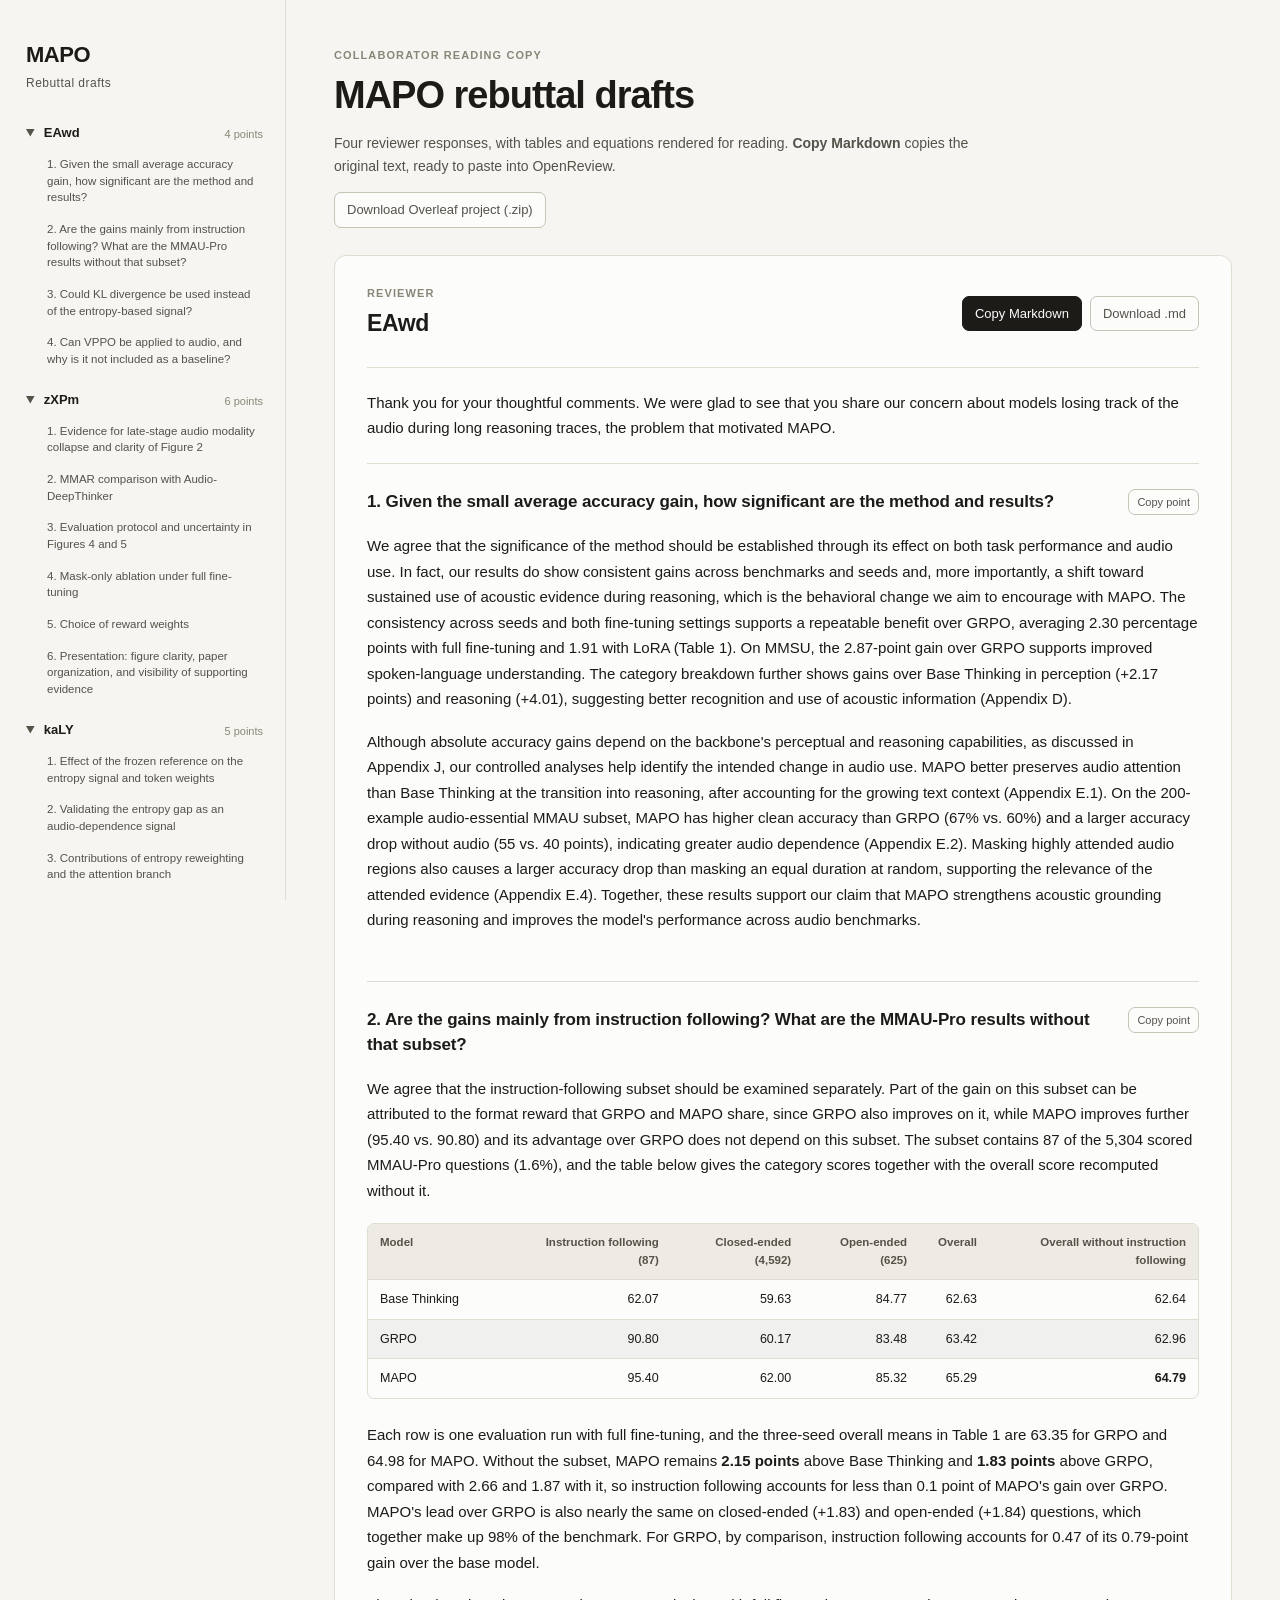
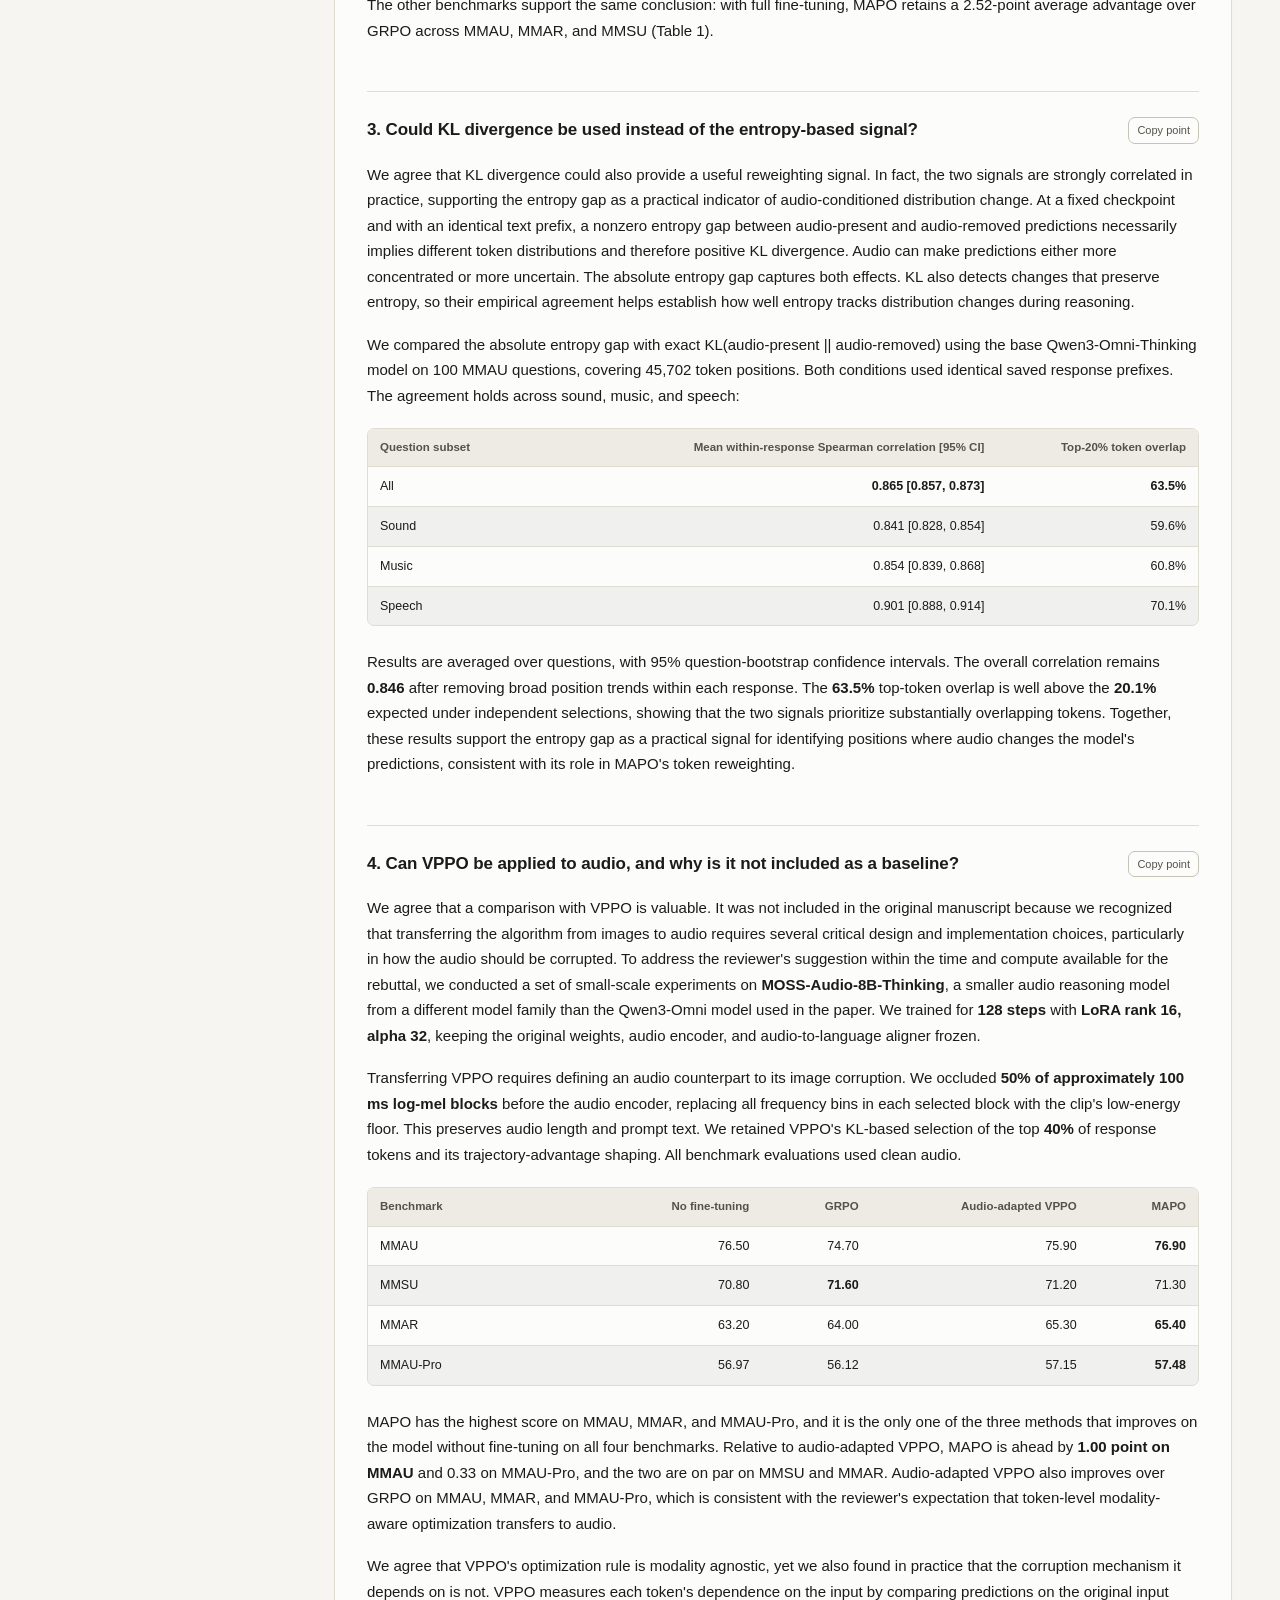
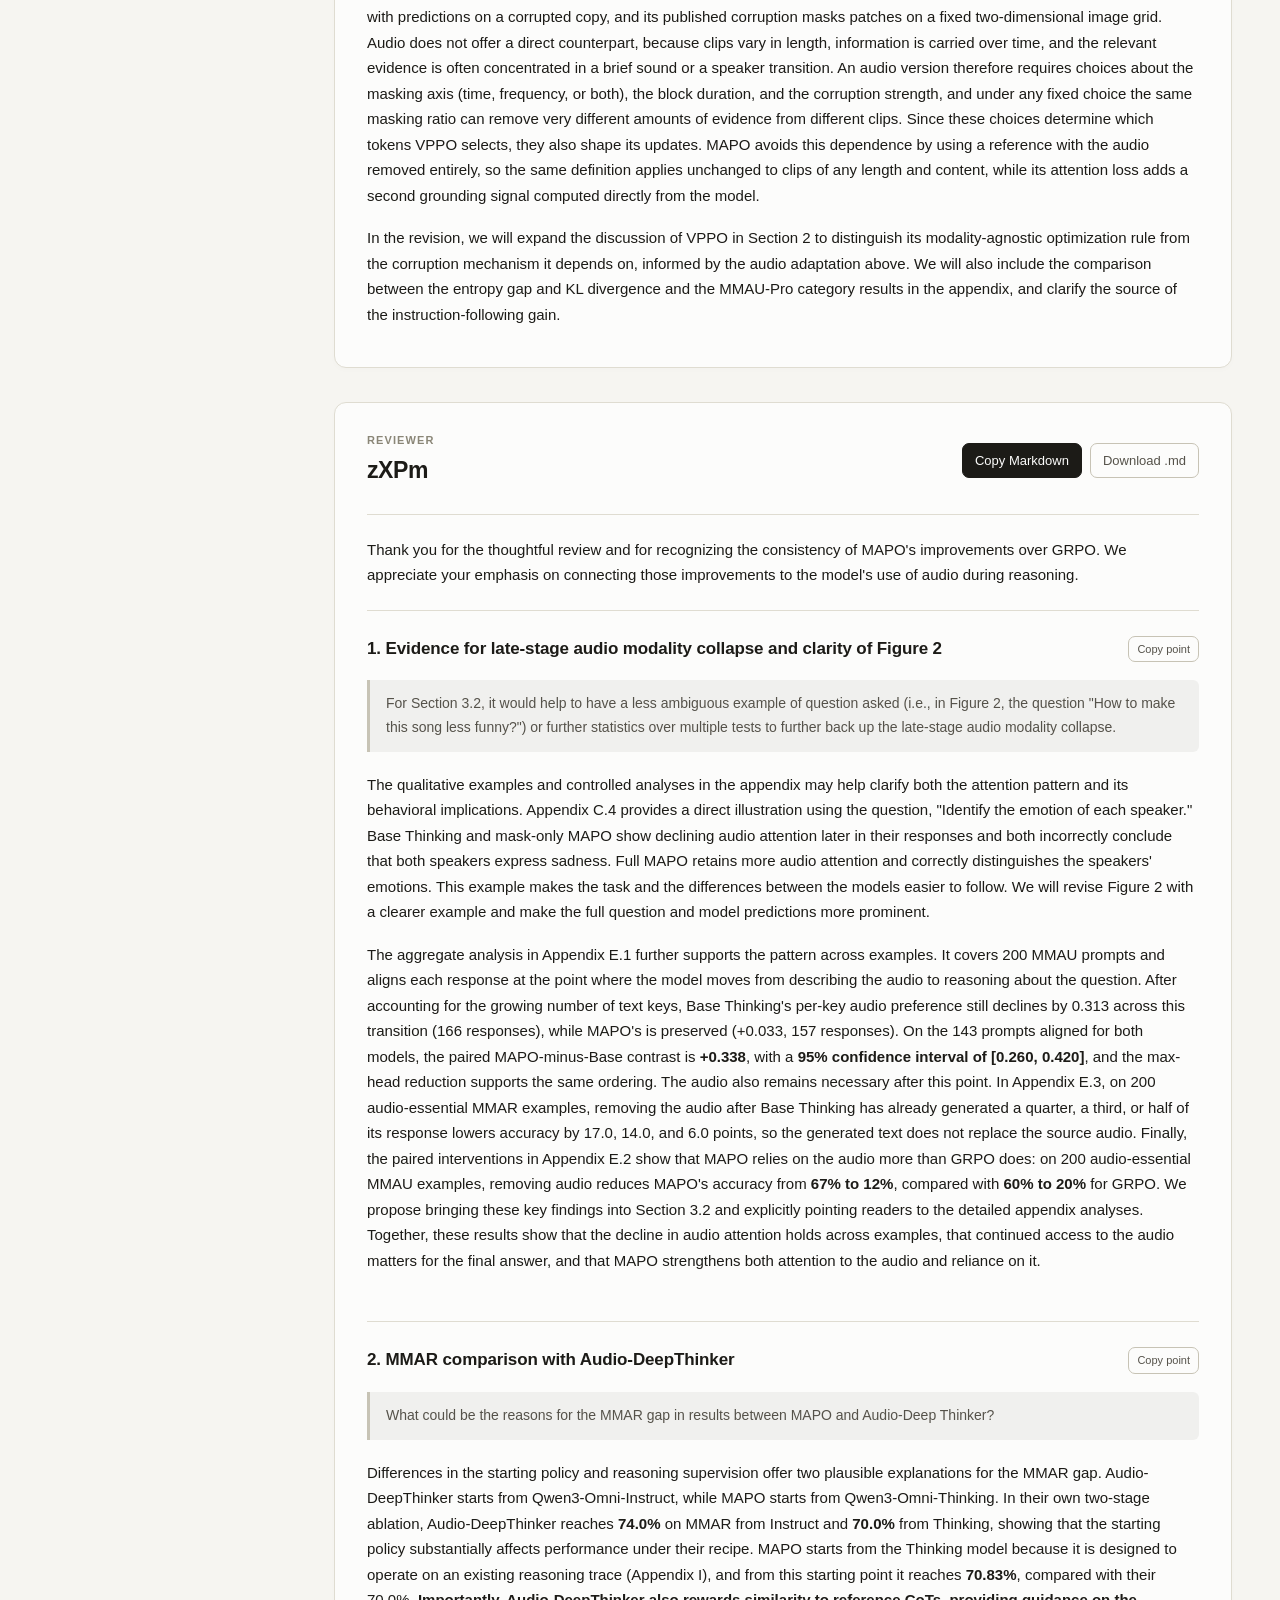
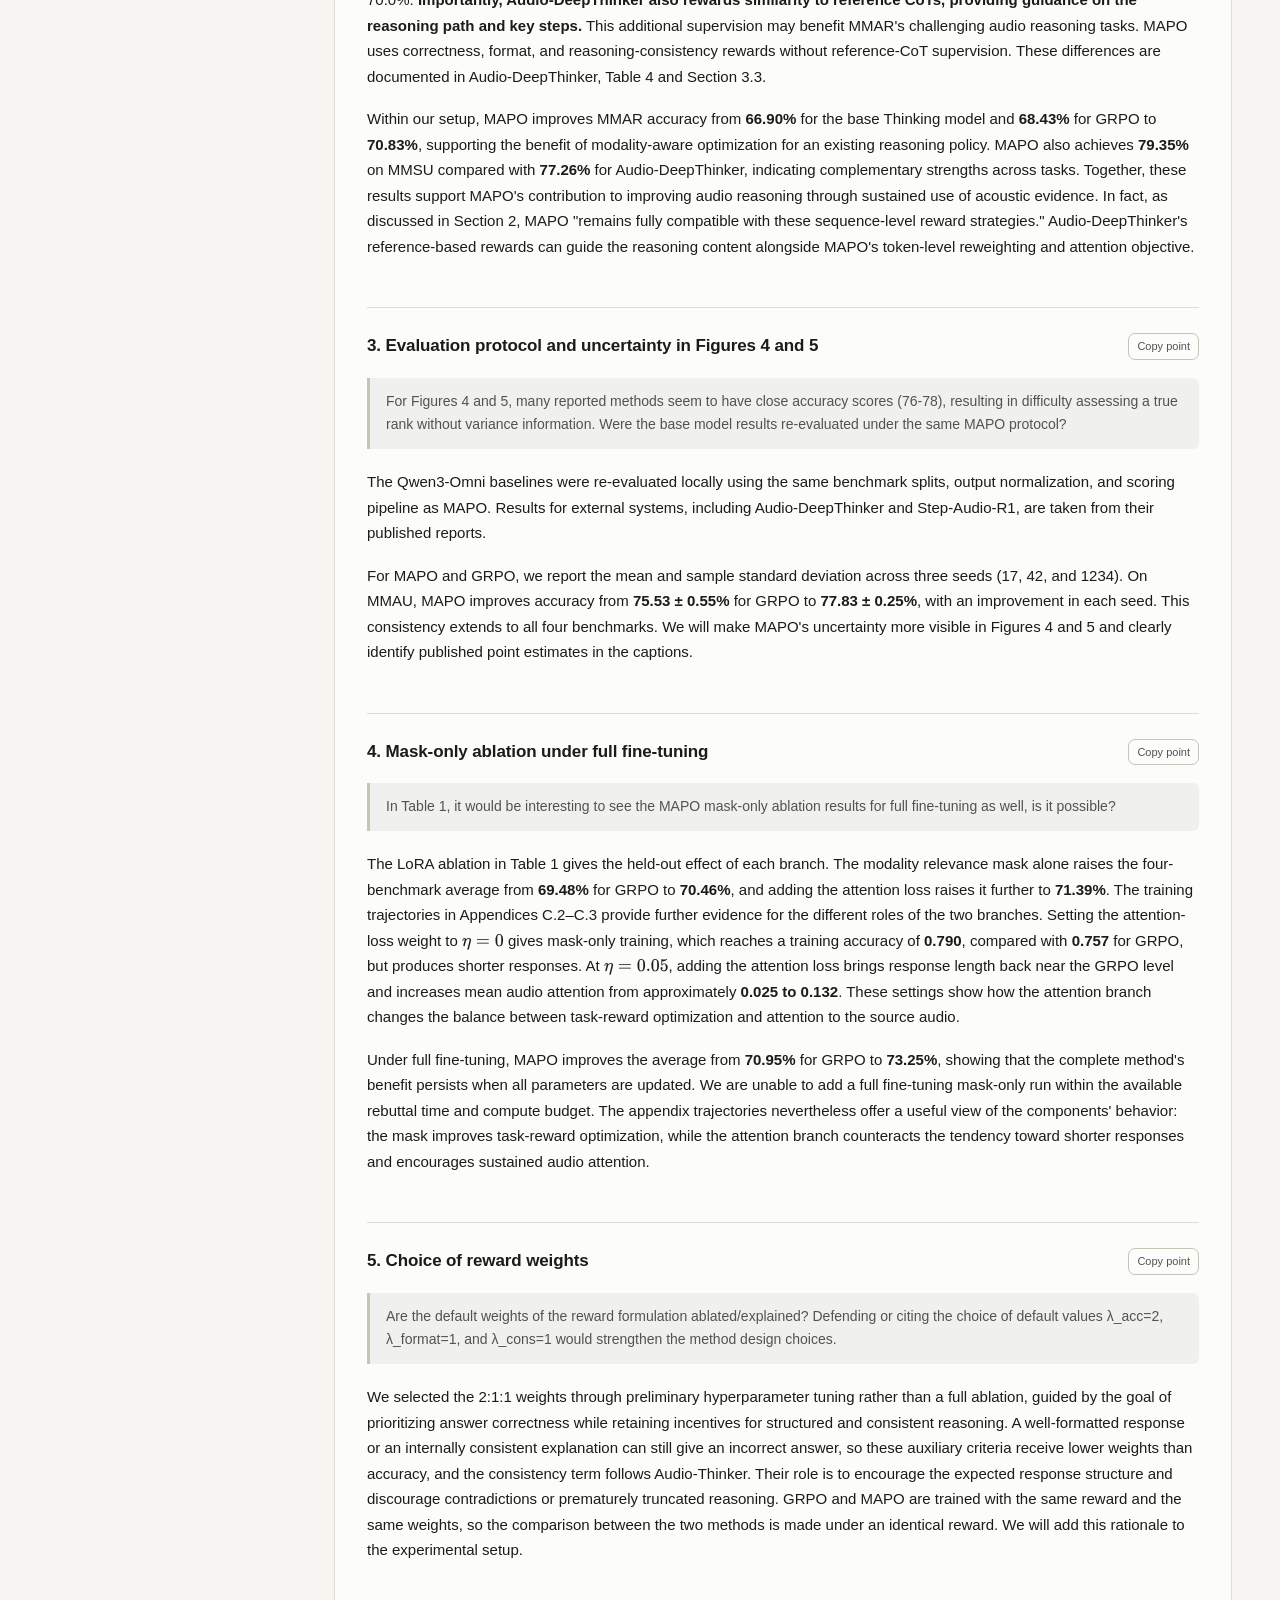
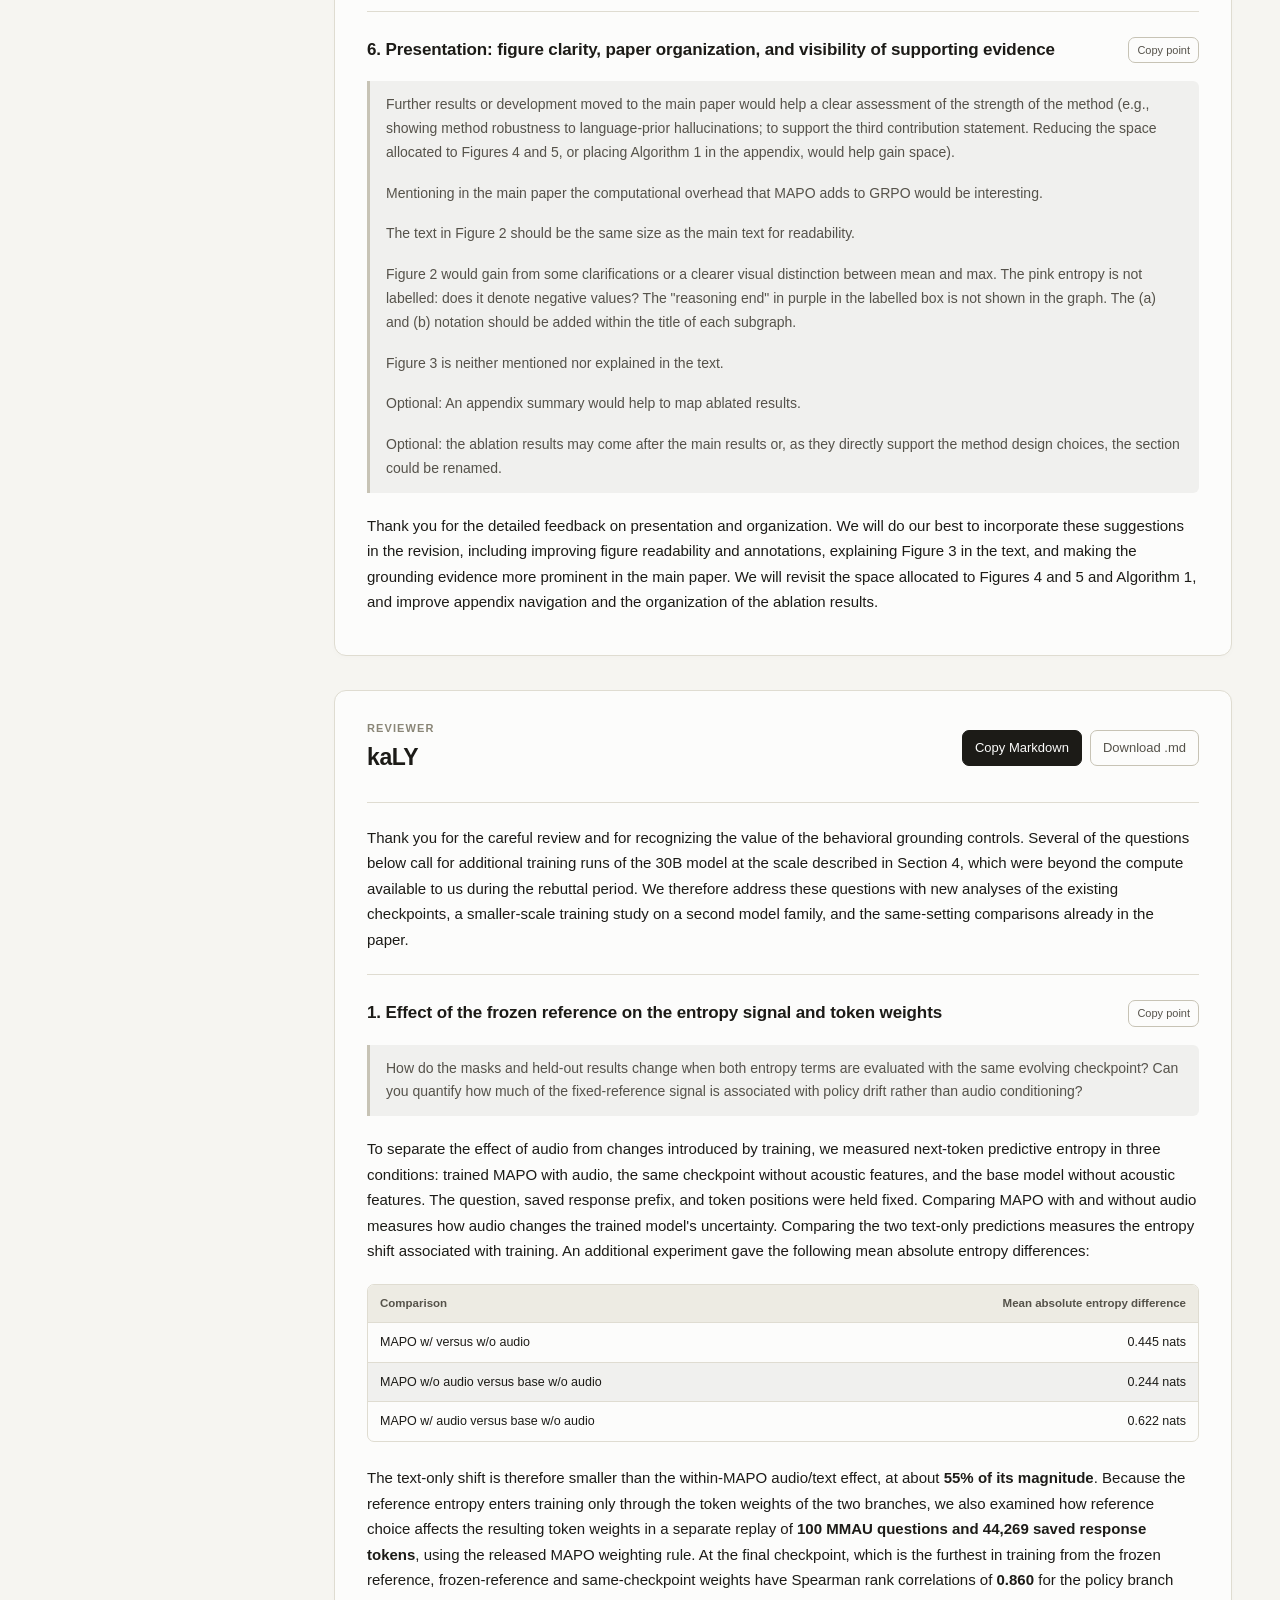
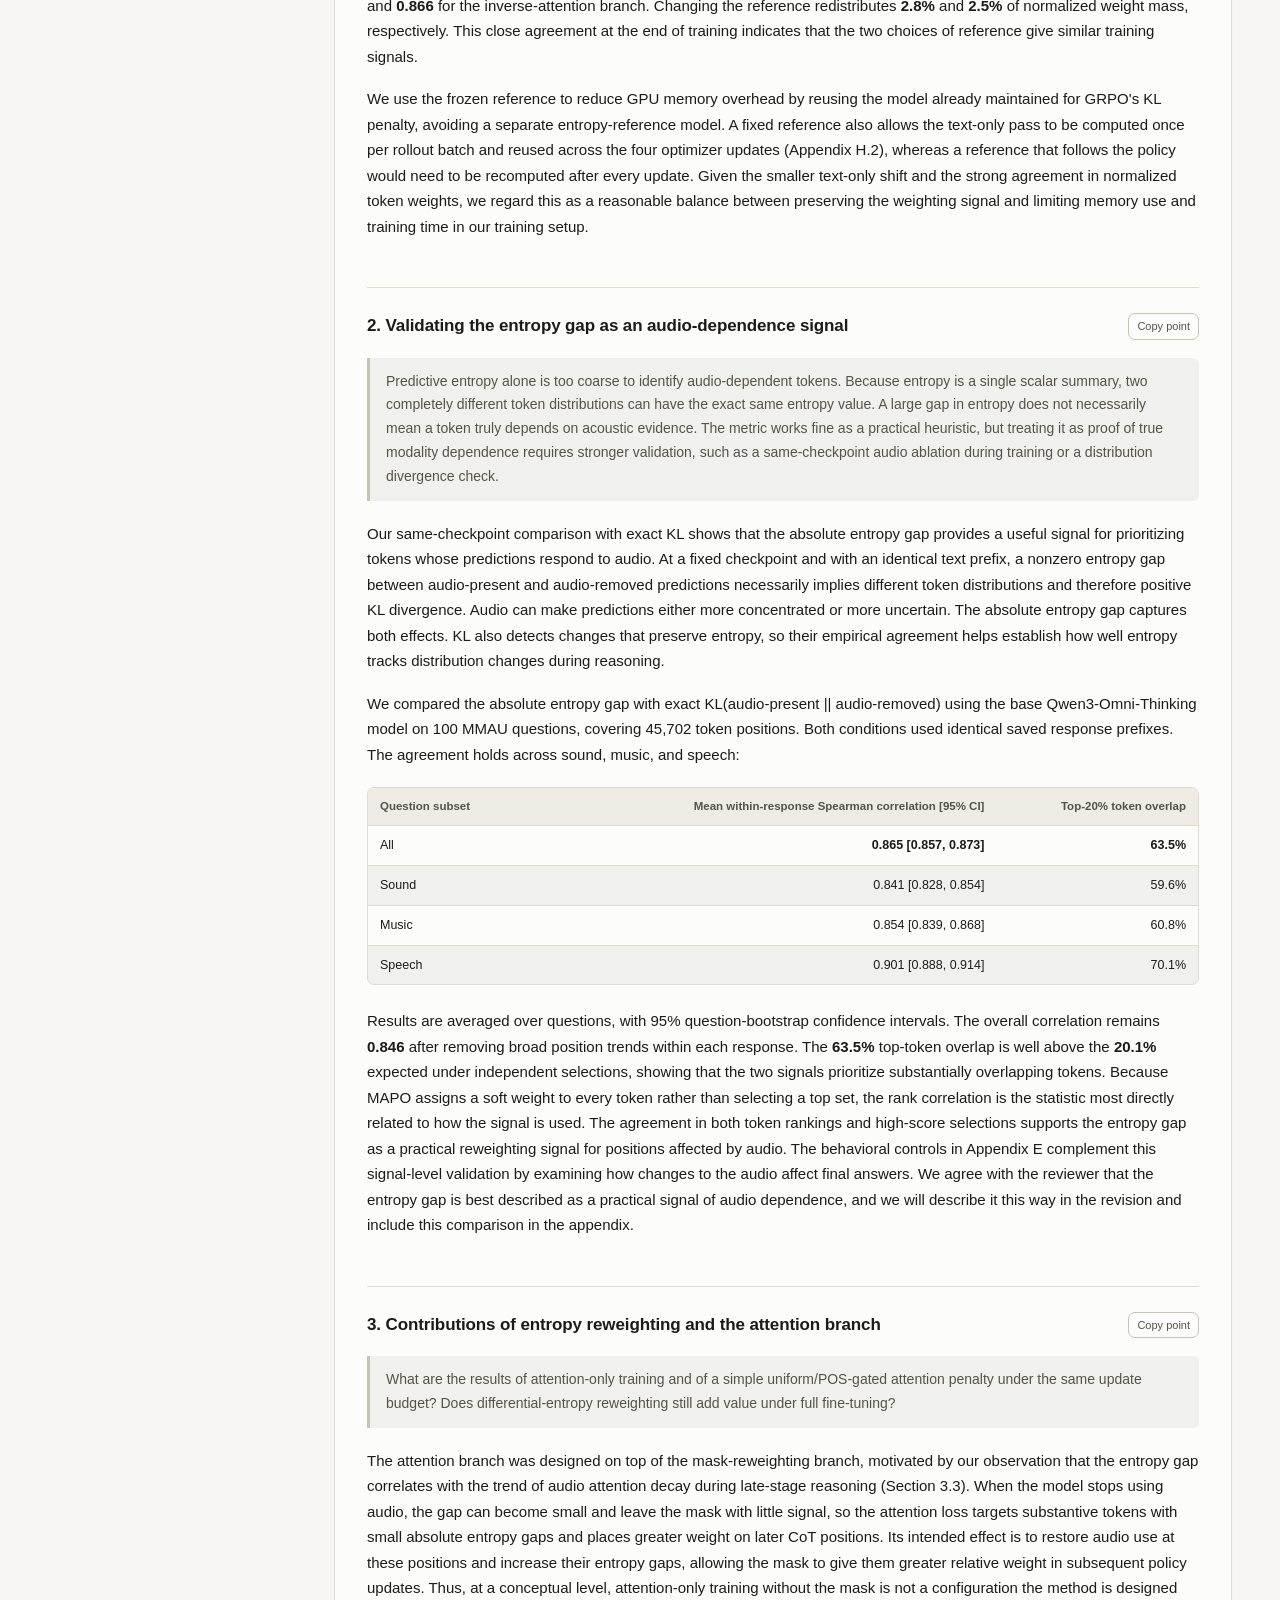
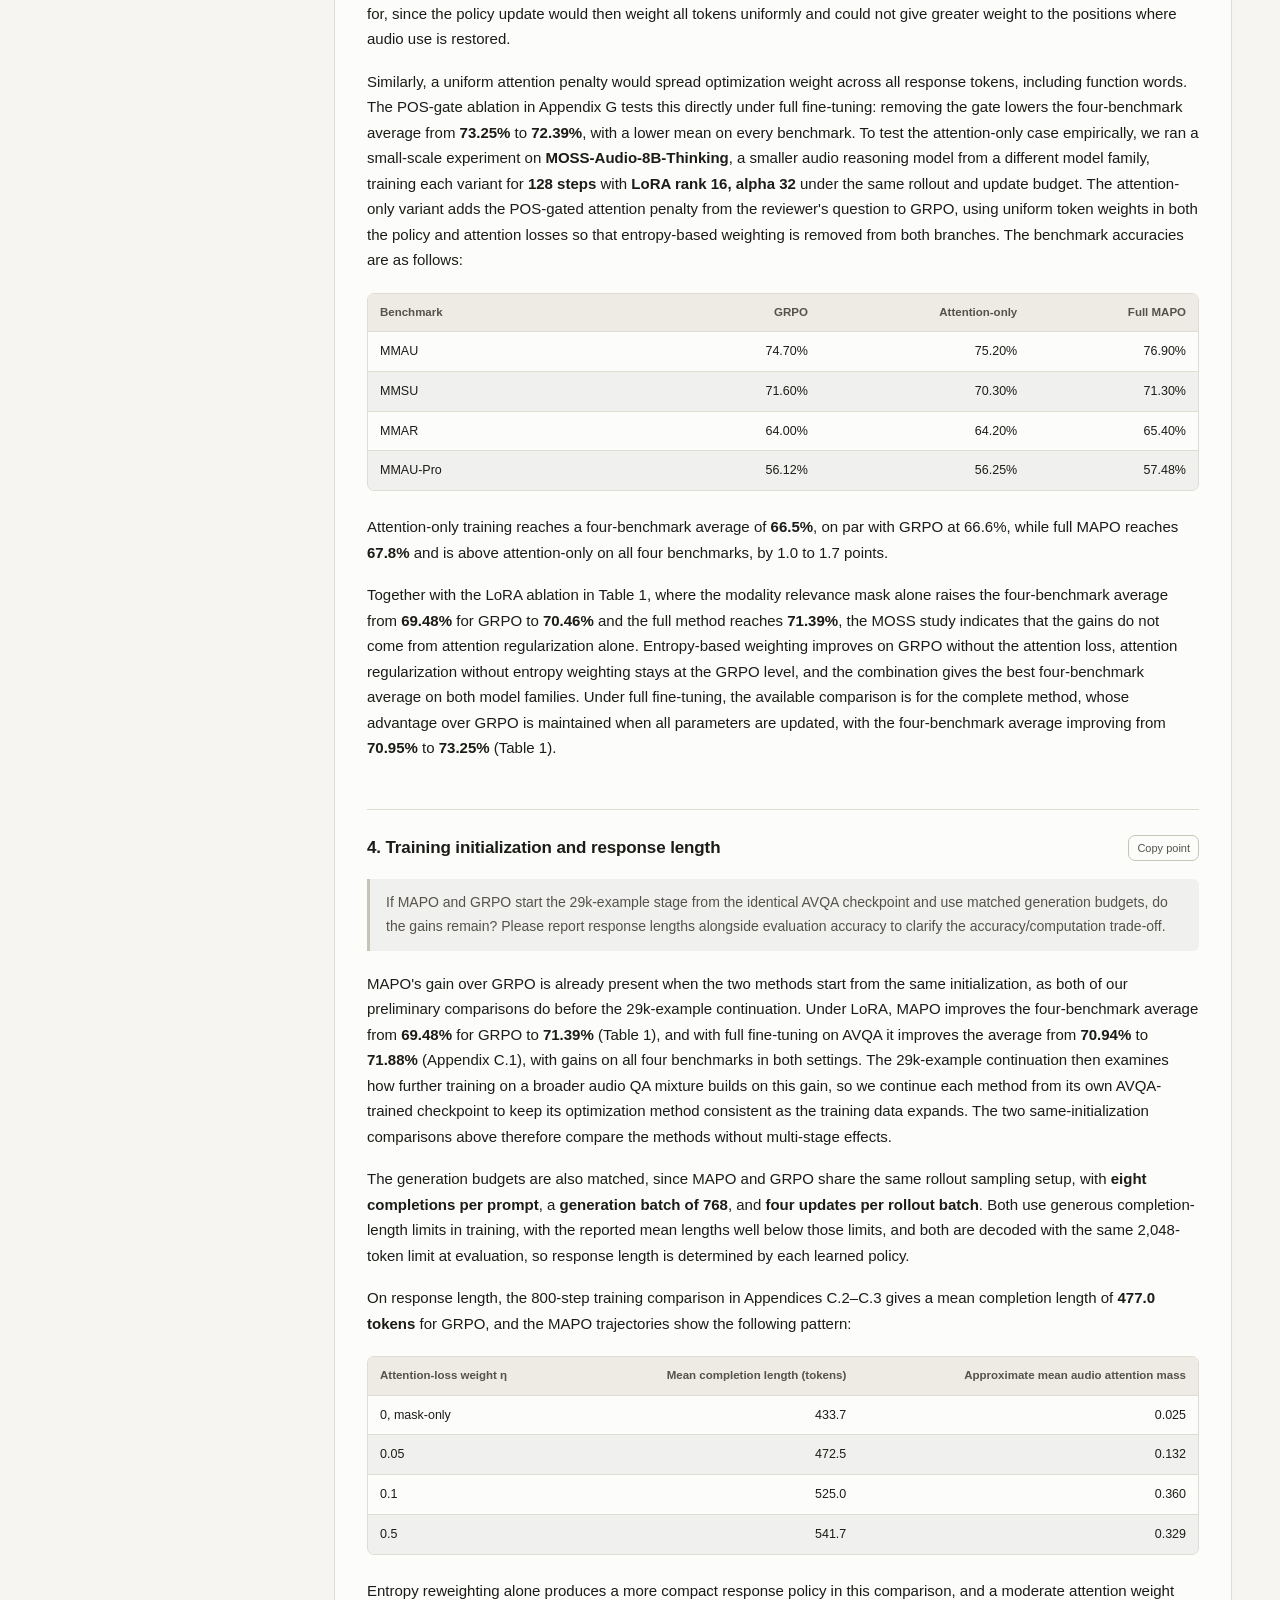
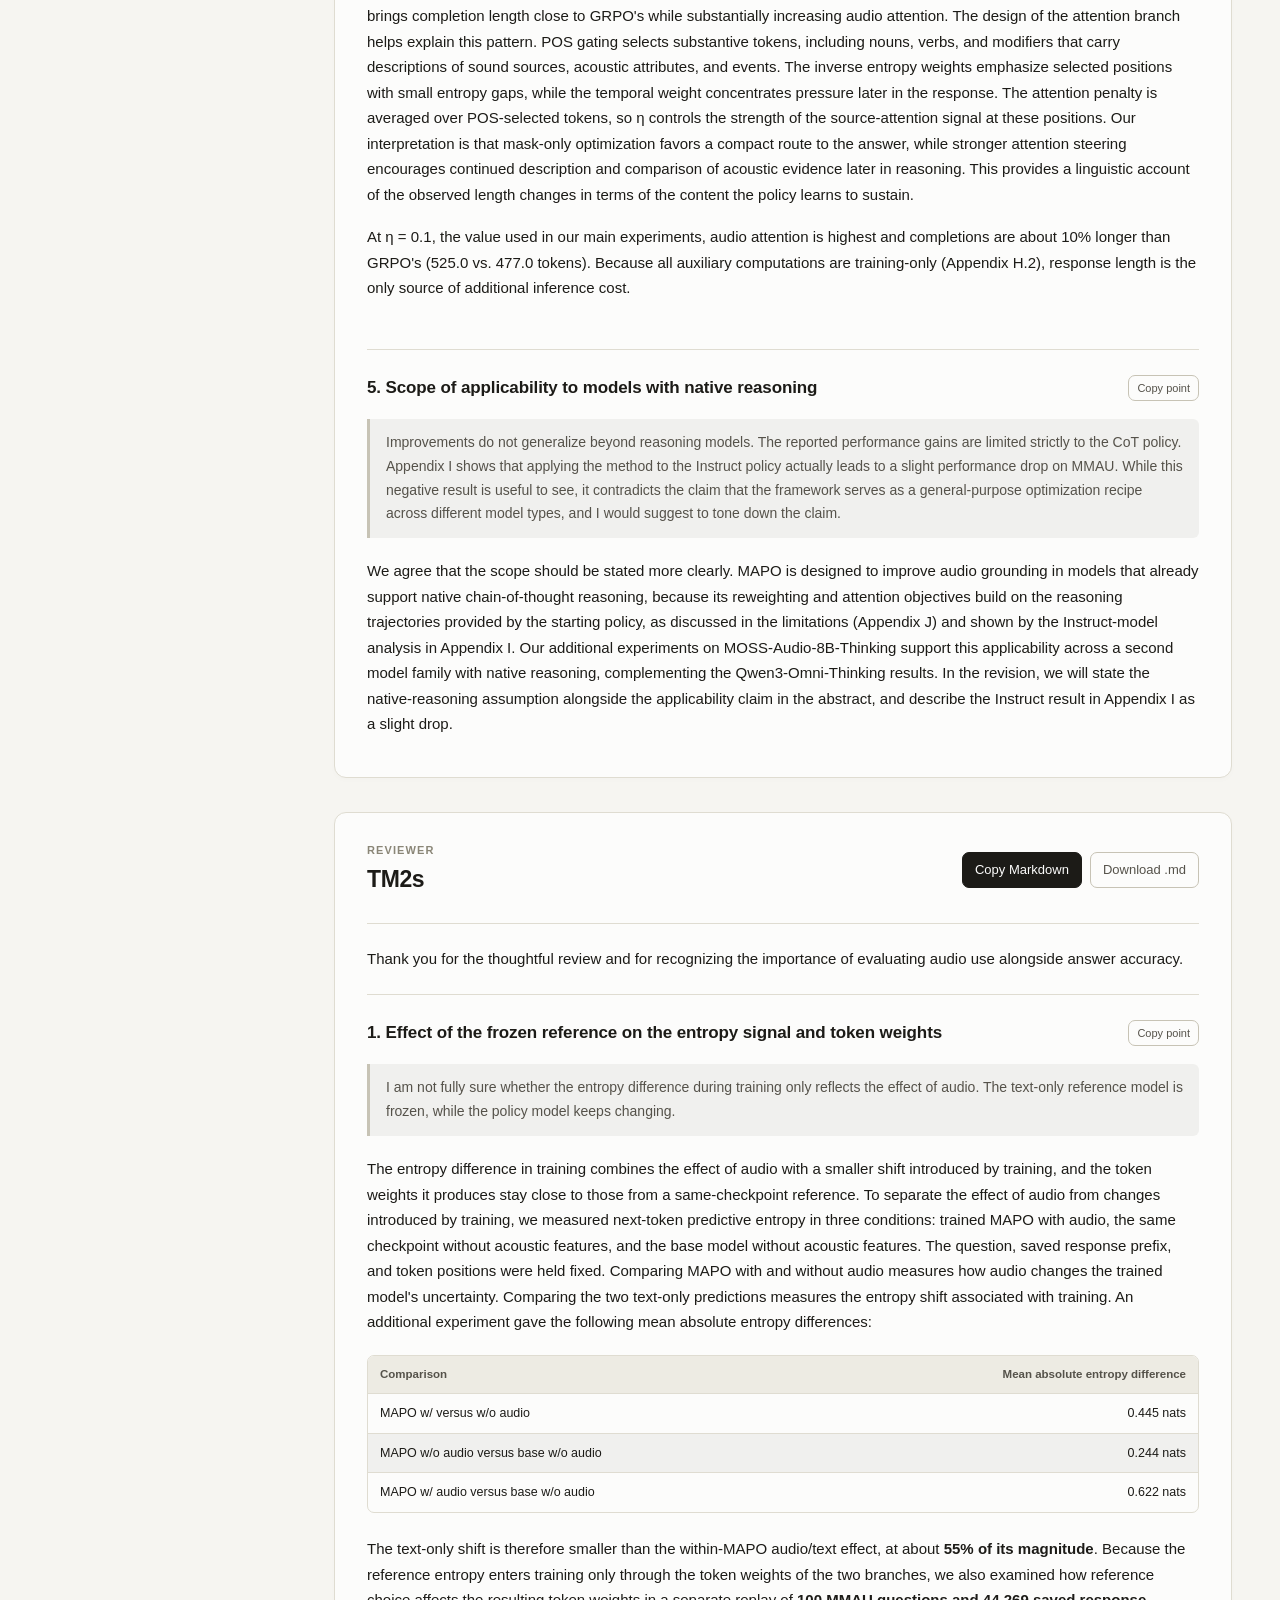
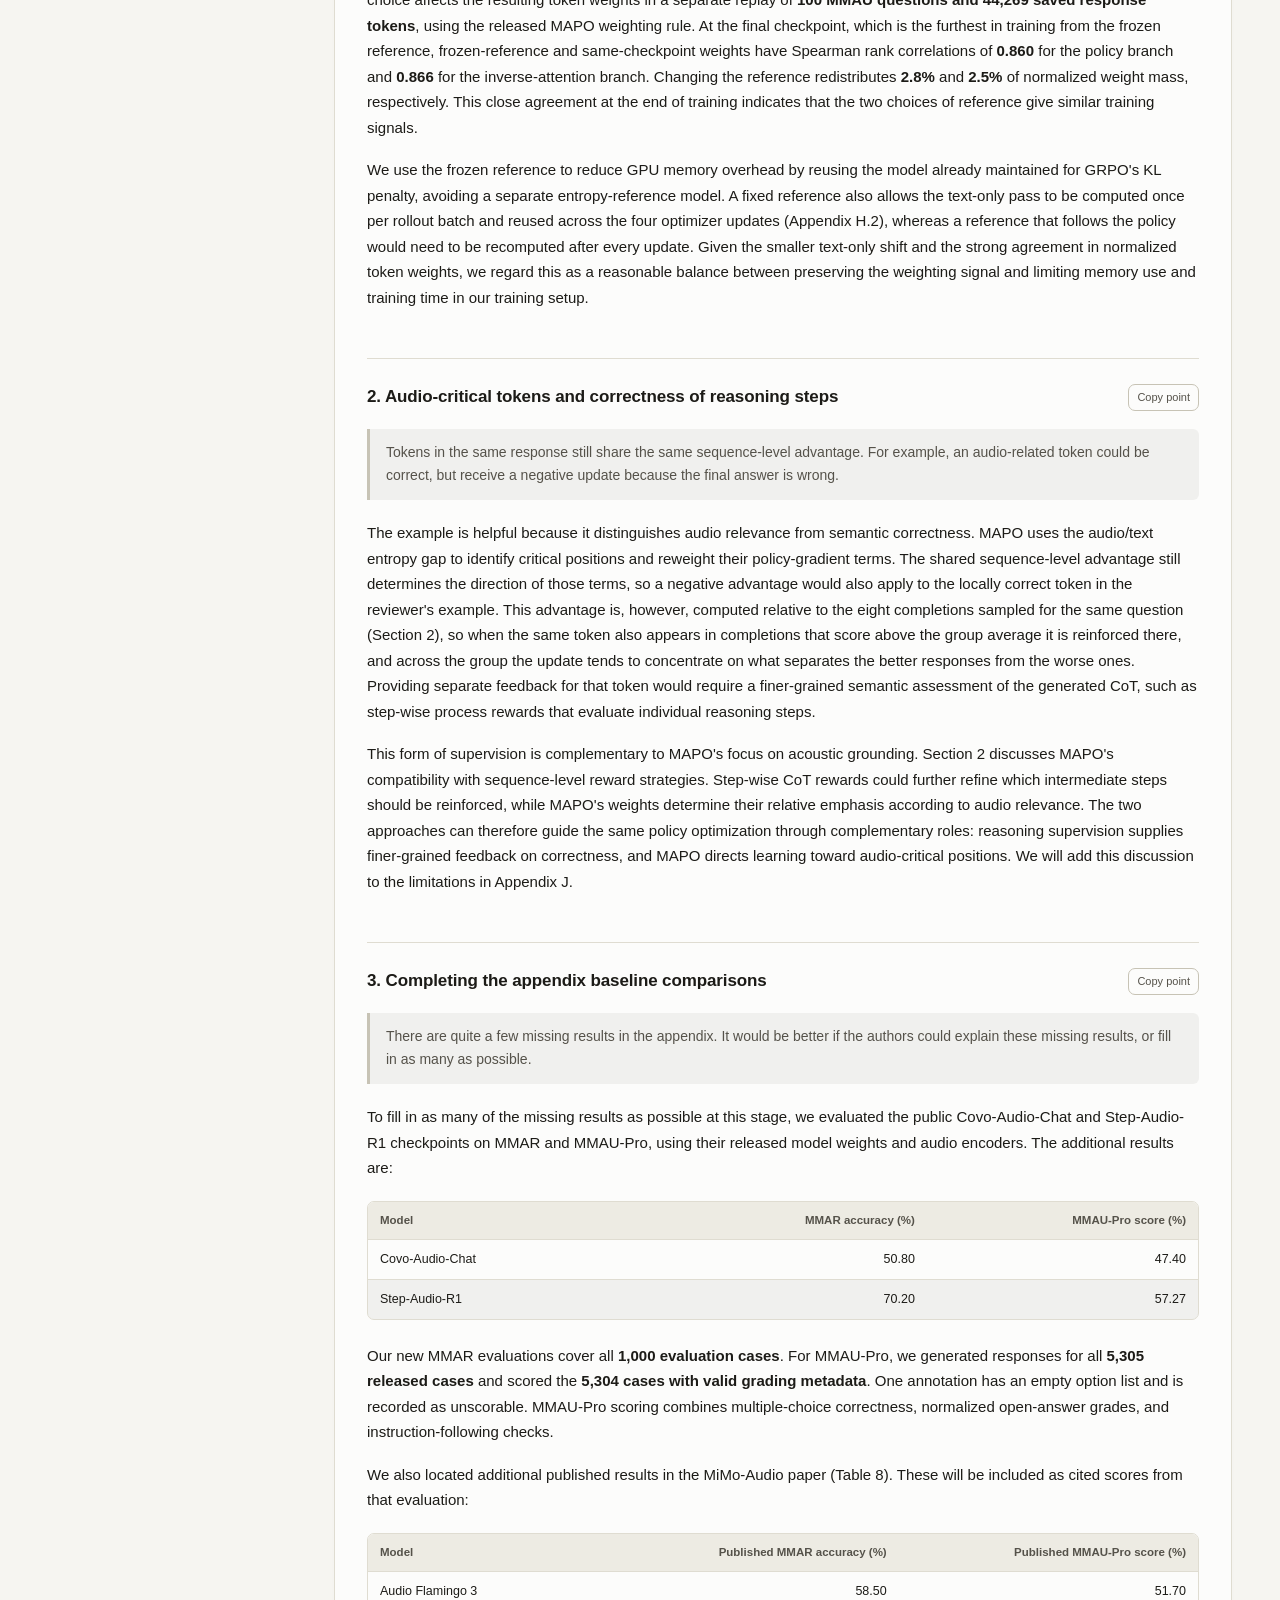
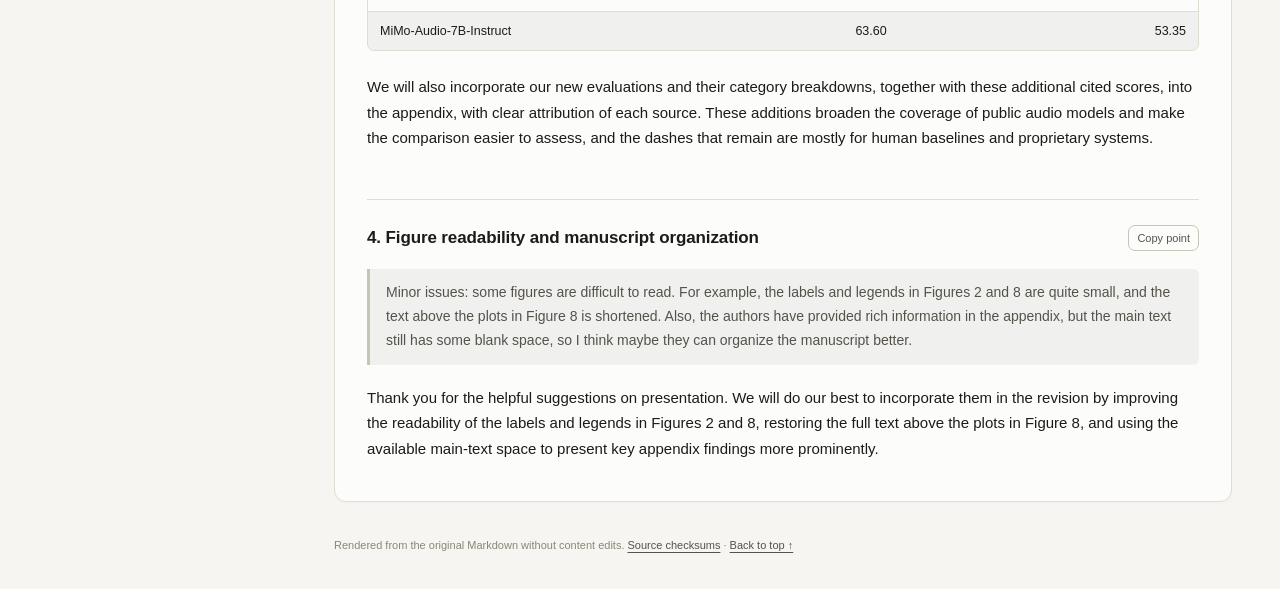
==== commit 0050d4b7: "Add editable Overleaf project and ZIP download" ====
--- a/site/index.html
+++ b/site/index.html
@@ -151,10 +151,10 @@
 <aside class="sidebar" aria-label="Response navigation">
 <a class="brand" href="#top">MAPO<span>Rebuttal drafts</span></a>
 <nav aria-label="Reviewers and points"><details open><summary><a href="#EAwd">EAwd</a><span>4 points</span></summary><ol><li><a href="#EAwd-1">1. Given the small average accuracy gain, how significant are the method and results?</a></li><li><a href="#EAwd-2">2. Are the gains mainly from instruction following? What are the MMAU-Pro results without that subset?</a></li><li><a href="#EAwd-3">3. Could KL divergence be used instead of the entropy-based signal?</a></li><li><a href="#EAwd-4">4. Can VPPO be applied to audio, and why is it not included as a baseline?</a></li></ol></details><details open><summary><a href="#zXPm">zXPm</a><span>6 points</span></summary><ol><li><a href="#zXPm-1">1. Evidence for late-stage audio modality collapse and clarity of Figure 2</a></li><li><a href="#zXPm-2">2. MMAR comparison with Audio-DeepThinker</a></li><li><a href="#zXPm-3">3. Evaluation protocol and uncertainty in Figures 4 and 5</a></li><li><a href="#zXPm-4">4. Mask-only ablation under full fine-tuning</a></li><li><a href="#zXPm-5">5. Choice of reward weights</a></li><li><a href="#zXPm-6">6. Presentation: figure clarity, paper organization, and visibility of supporting evidence</a></li></ol></details><details open><summary><a href="#kaLY">kaLY</a><span>5 points</span></summary><ol><li><a href="#kaLY-1">1. Effect of the frozen reference on the entropy signal and token weights</a></li><li><a href="#kaLY-2">2. Validating the entropy gap as an audio-dependence signal</a></li><li><a href="#kaLY-3">3. Contributions of entropy reweighting and the attention branch</a></li><li><a href="#kaLY-4">4. Training initialization and response length</a></li><li><a href="#kaLY-5">5. Scope of applicability to models with native reasoning</a></li></ol></details><details open><summary><a href="#TM2s">TM2s</a><span>4 points</span></summary><ol><li><a href="#TM2s-1">1. Effect of the frozen reference on the entropy signal and token weights</a></li><li><a href="#TM2s-2">2. Audio-critical tokens and correctness of reasoning steps</a></li><li><a href="#TM2s-3">3. Completing the appendix baseline comparisons</a></li><li><a href="#TM2s-4">4. Figure readability and manuscript organization</a></li></ol></details></nav>
-<div class="sidebar-footer"><a href="responses.zip" download>Download all Markdown ↓</a><a href="https://github.com/BorrisonXiao/MAPO-Rebuttal">View repository ↗</a><button id="theme-toggle" type="button">Switch theme</button></div>
+<div class="sidebar-footer"><a href="mapo-rebuttal-overleaf.zip" download>Download Overleaf project ↓</a><a href="responses.zip" download>Download all Markdown ↓</a><a href="https://github.com/BorrisonXiao/MAPO-Rebuttal">View repository ↗</a><button id="theme-toggle" type="button">Switch theme</button></div>
 </aside>
 <main id="main">
-<header class="page-header" id="top"><p class="eyebrow">Collaborator reading copy</p><h1>MAPO rebuttal drafts</h1><p>Four reviewer responses, with tables and equations rendered for reading. <strong>Copy Markdown</strong> copies the original text, ready to paste into OpenReview.</p><div class="mobile-reviewers" aria-label="Jump to reviewer"><a href="#EAwd">EAwd</a><a href="#zXPm">zXPm</a><a href="#kaLY">kaLY</a><a href="#TM2s">TM2s</a></div></header>
+<header class="page-header" id="top"><p class="eyebrow">Collaborator reading copy</p><h1>MAPO rebuttal drafts</h1><p>Four reviewer responses, with tables and equations rendered for reading. <strong>Copy Markdown</strong> copies the original text, ready to paste into OpenReview.</p><div class="reviewer-actions page-downloads"><a class="button" href="mapo-rebuttal-overleaf.zip" download>Download Overleaf project (.zip)</a></div><div class="mobile-reviewers" aria-label="Jump to reviewer"><a href="#EAwd">EAwd</a><a href="#zXPm">zXPm</a><a href="#kaLY">kaLY</a><a href="#TM2s">TM2s</a></div></header>
 <article class="reviewer" id="EAwd" aria-labelledby="label-EAwd">
 <header class="reviewer-header"><div><p class="eyebrow">Reviewer</p><h2 id="label-EAwd">EAwd</h2></div>
 <div class="reviewer-actions"><button class="copy-button primary" data-copy="EAwd">Copy Markdown</button><a class="button" href="responses/EAwd.md" download>Download .md</a></div></header>
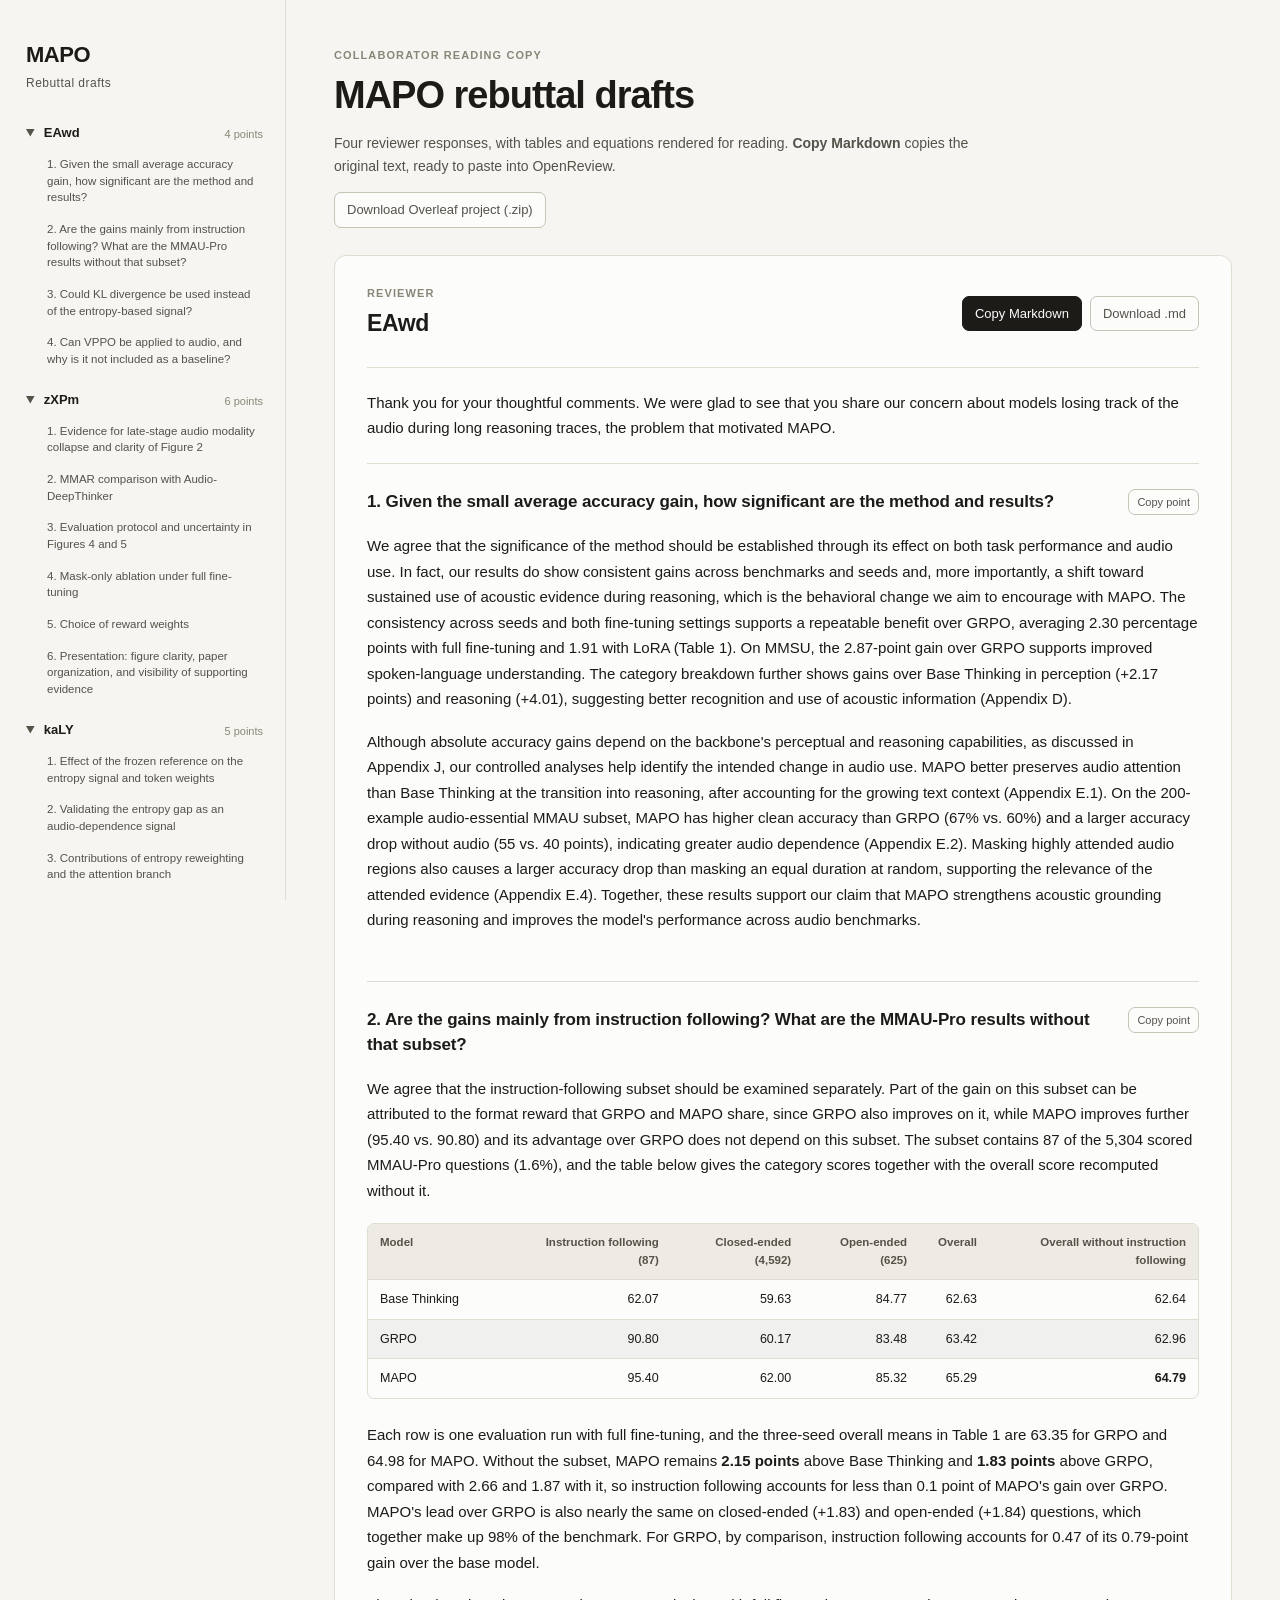
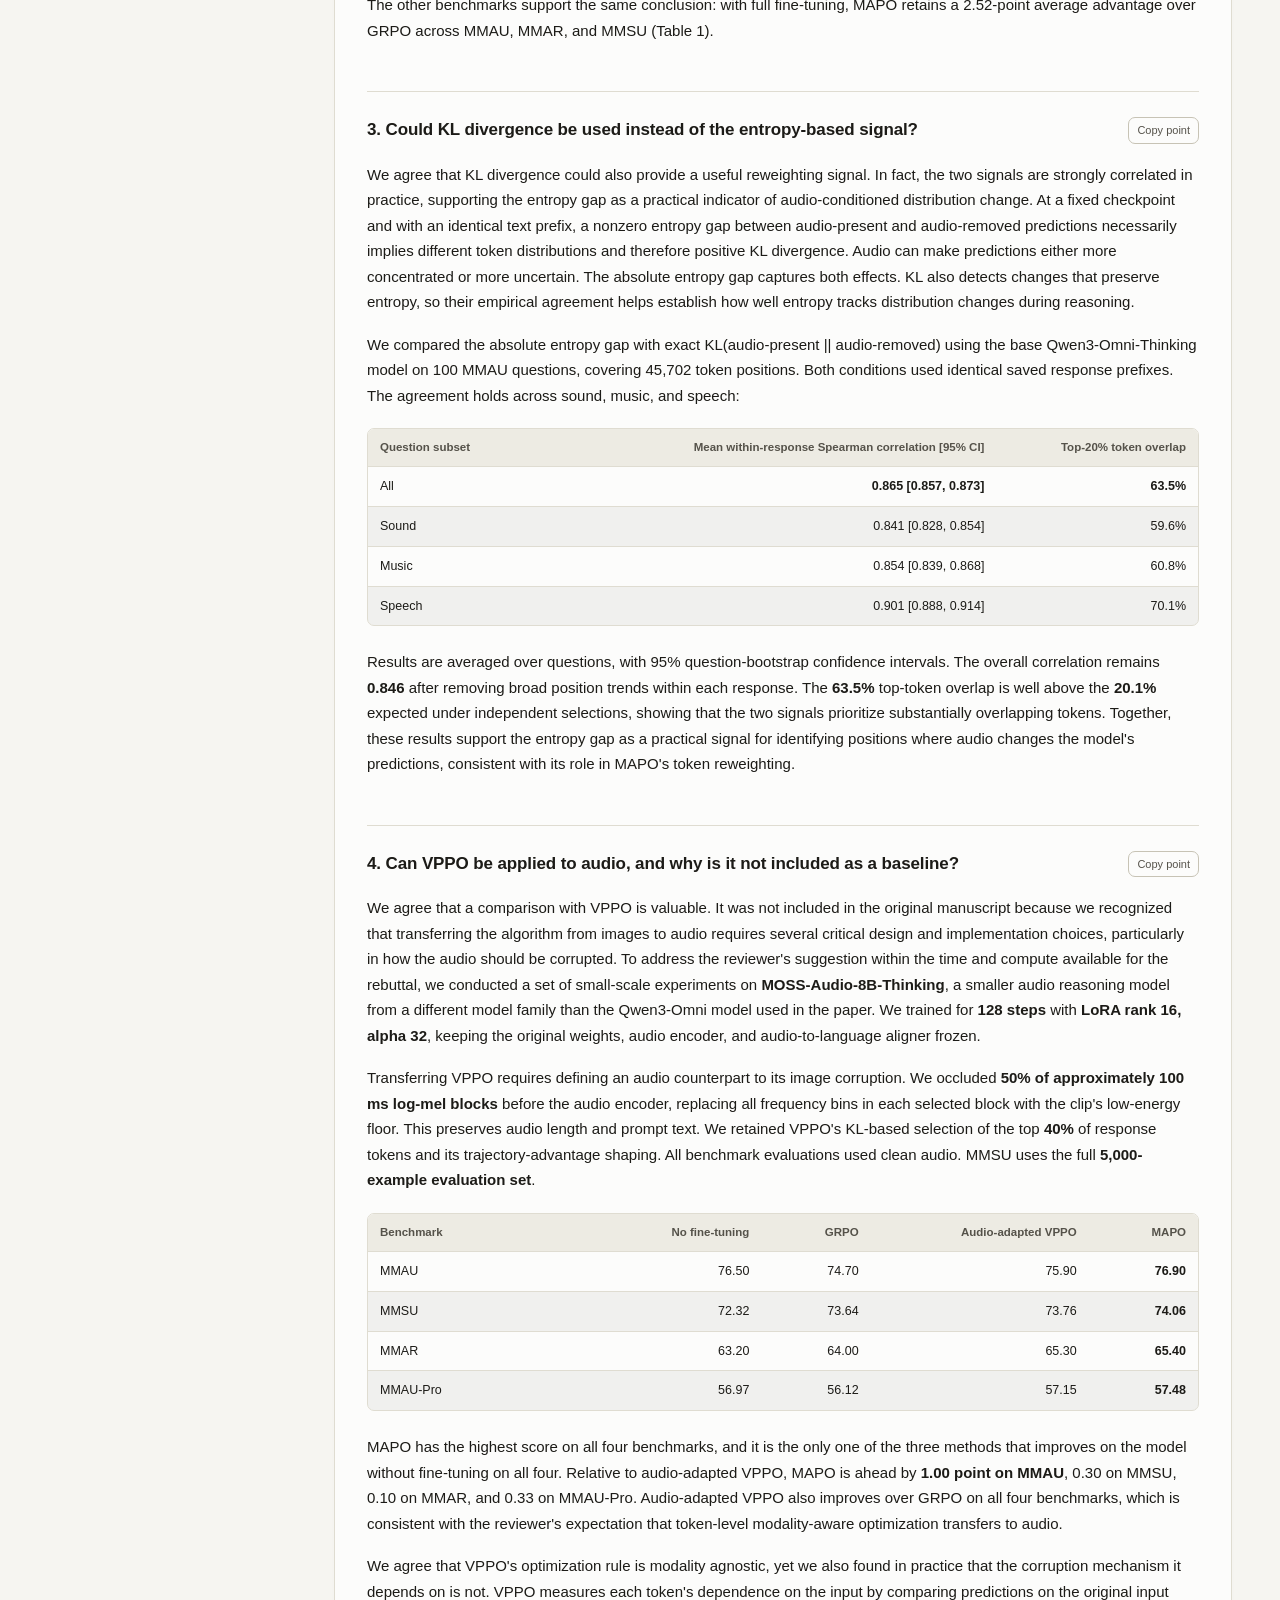
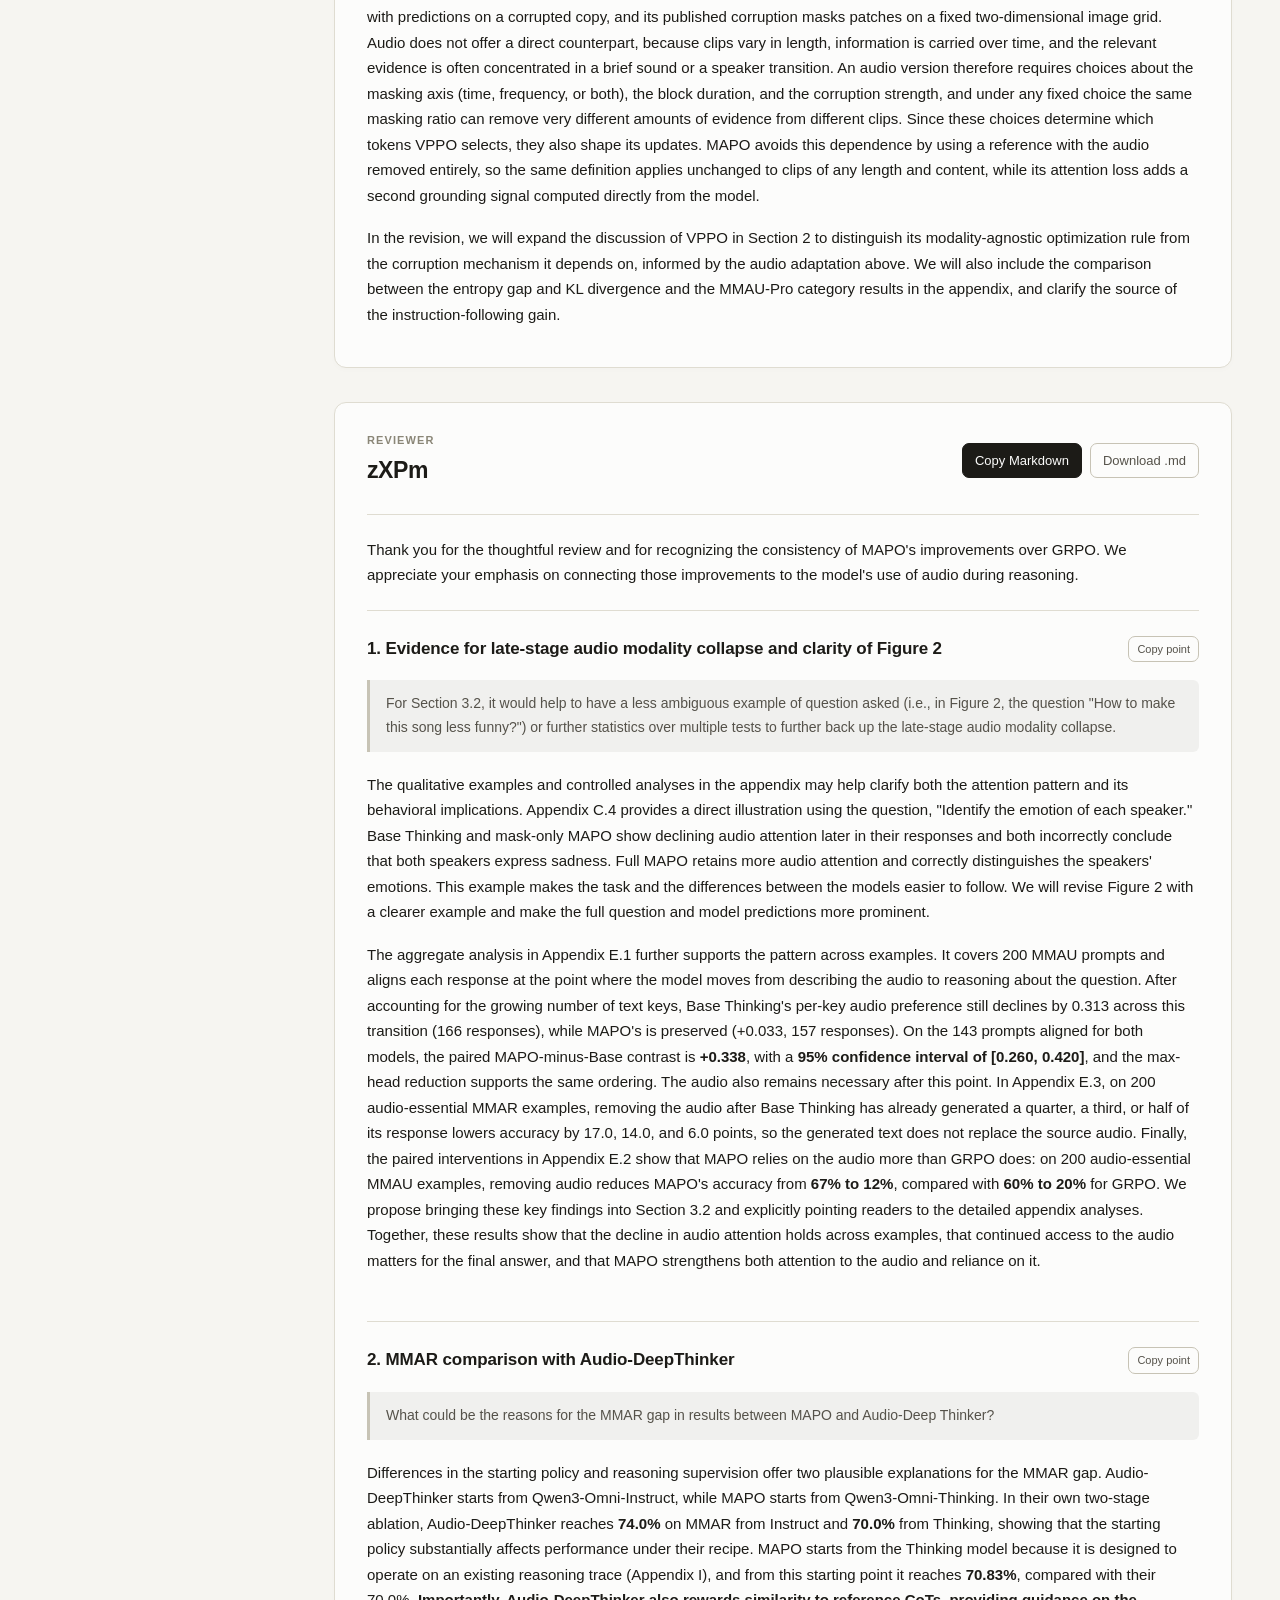
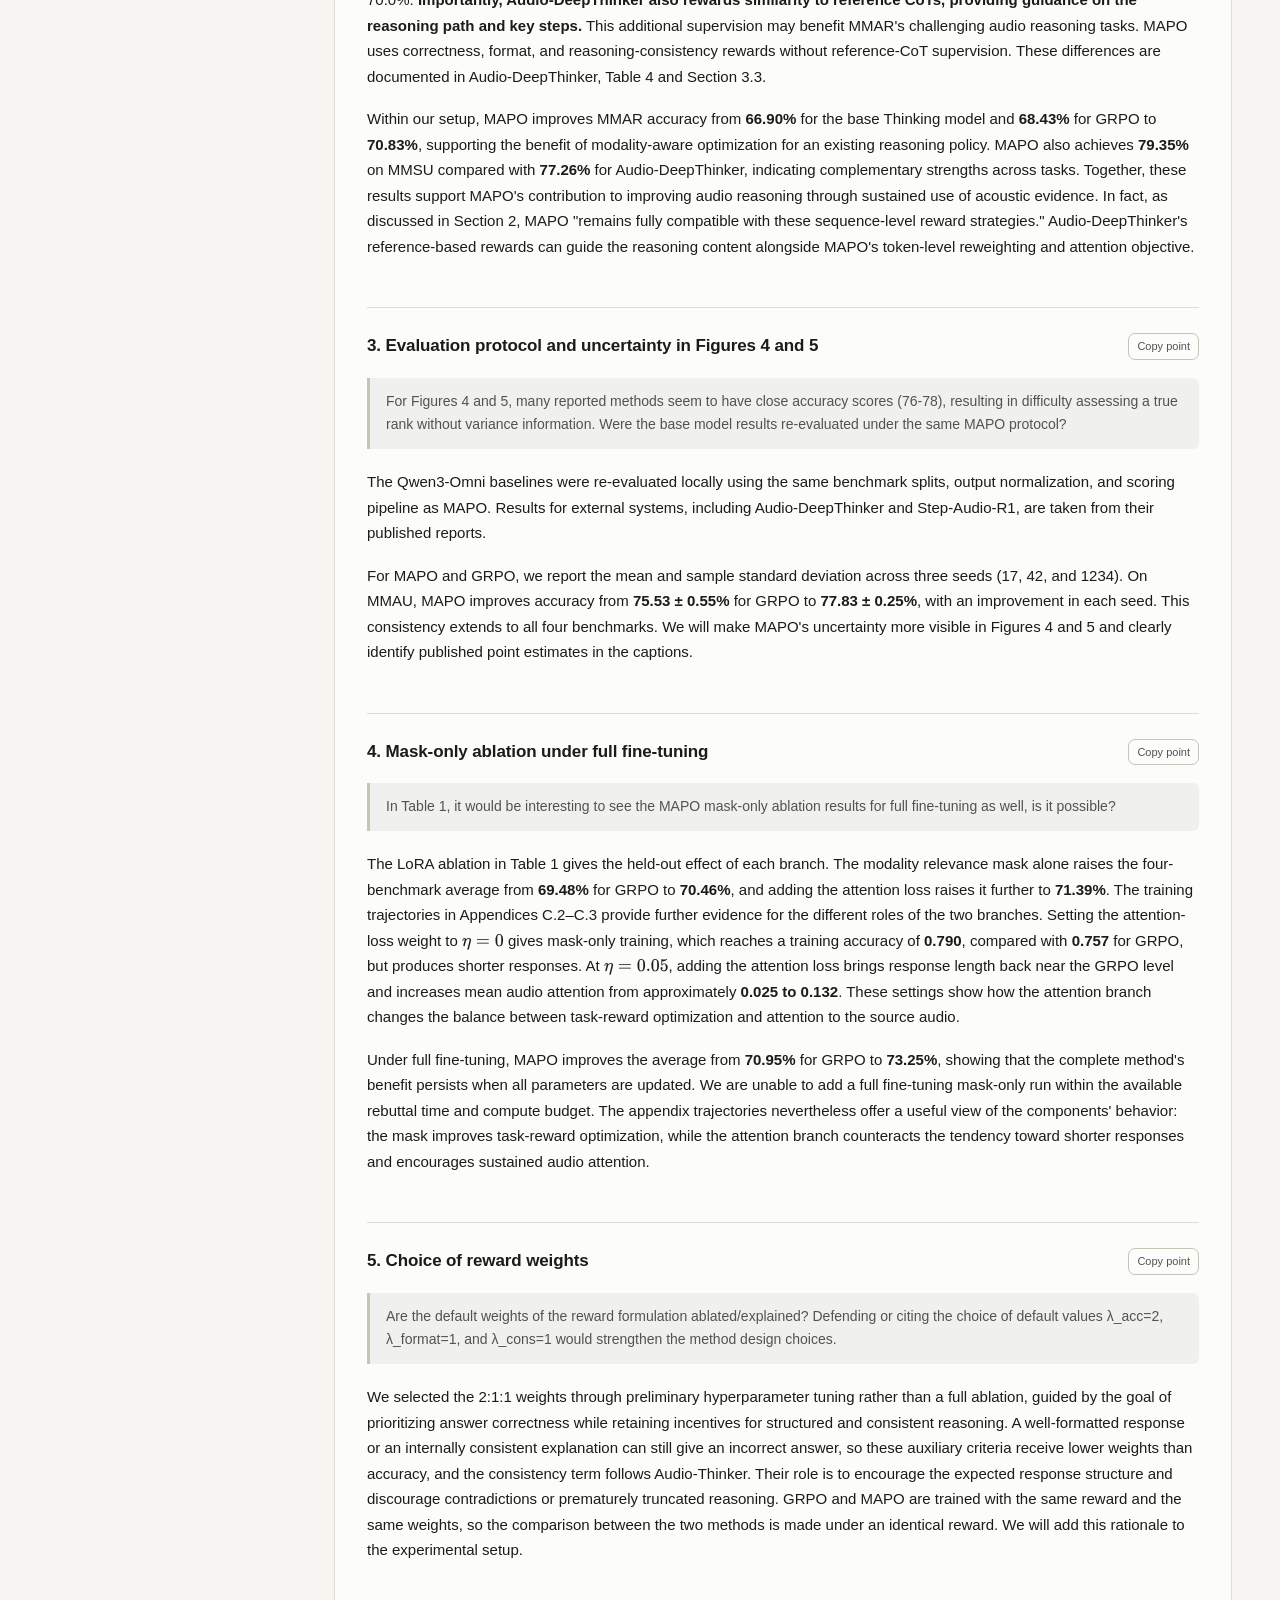
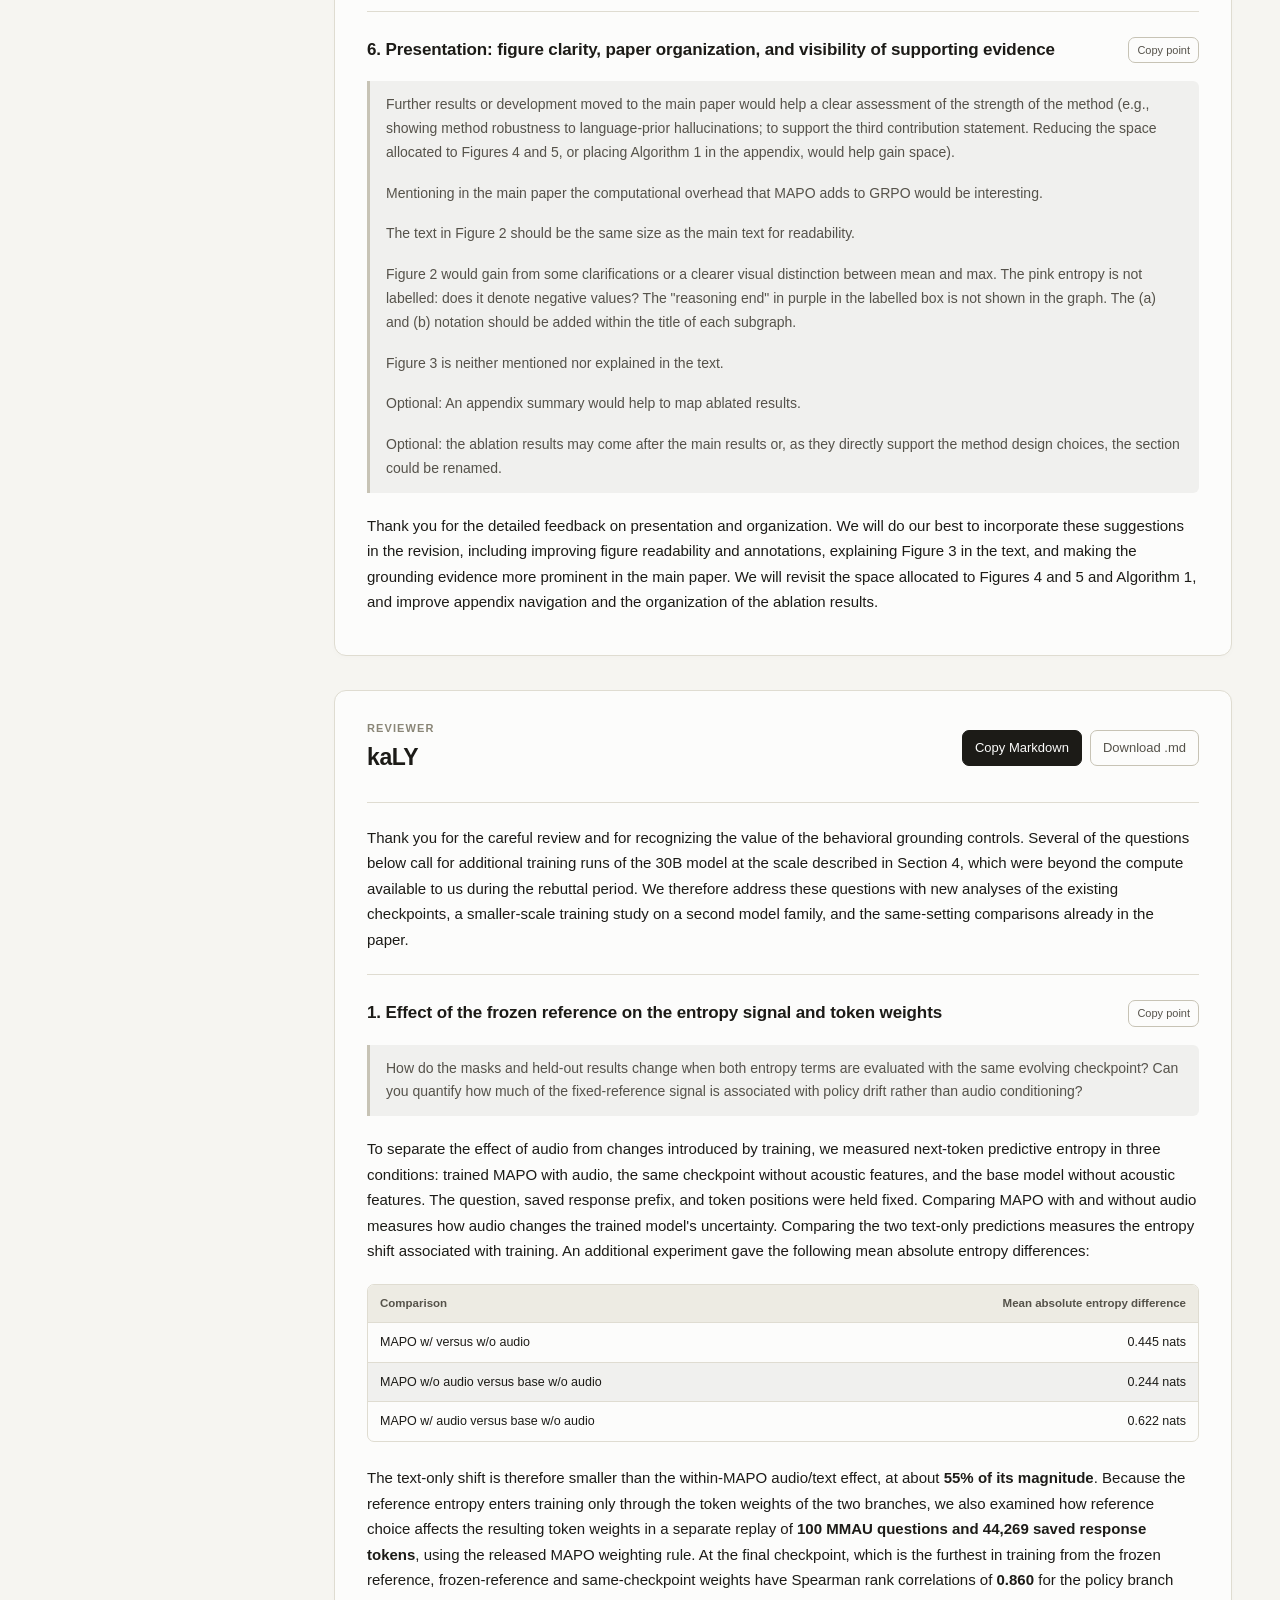
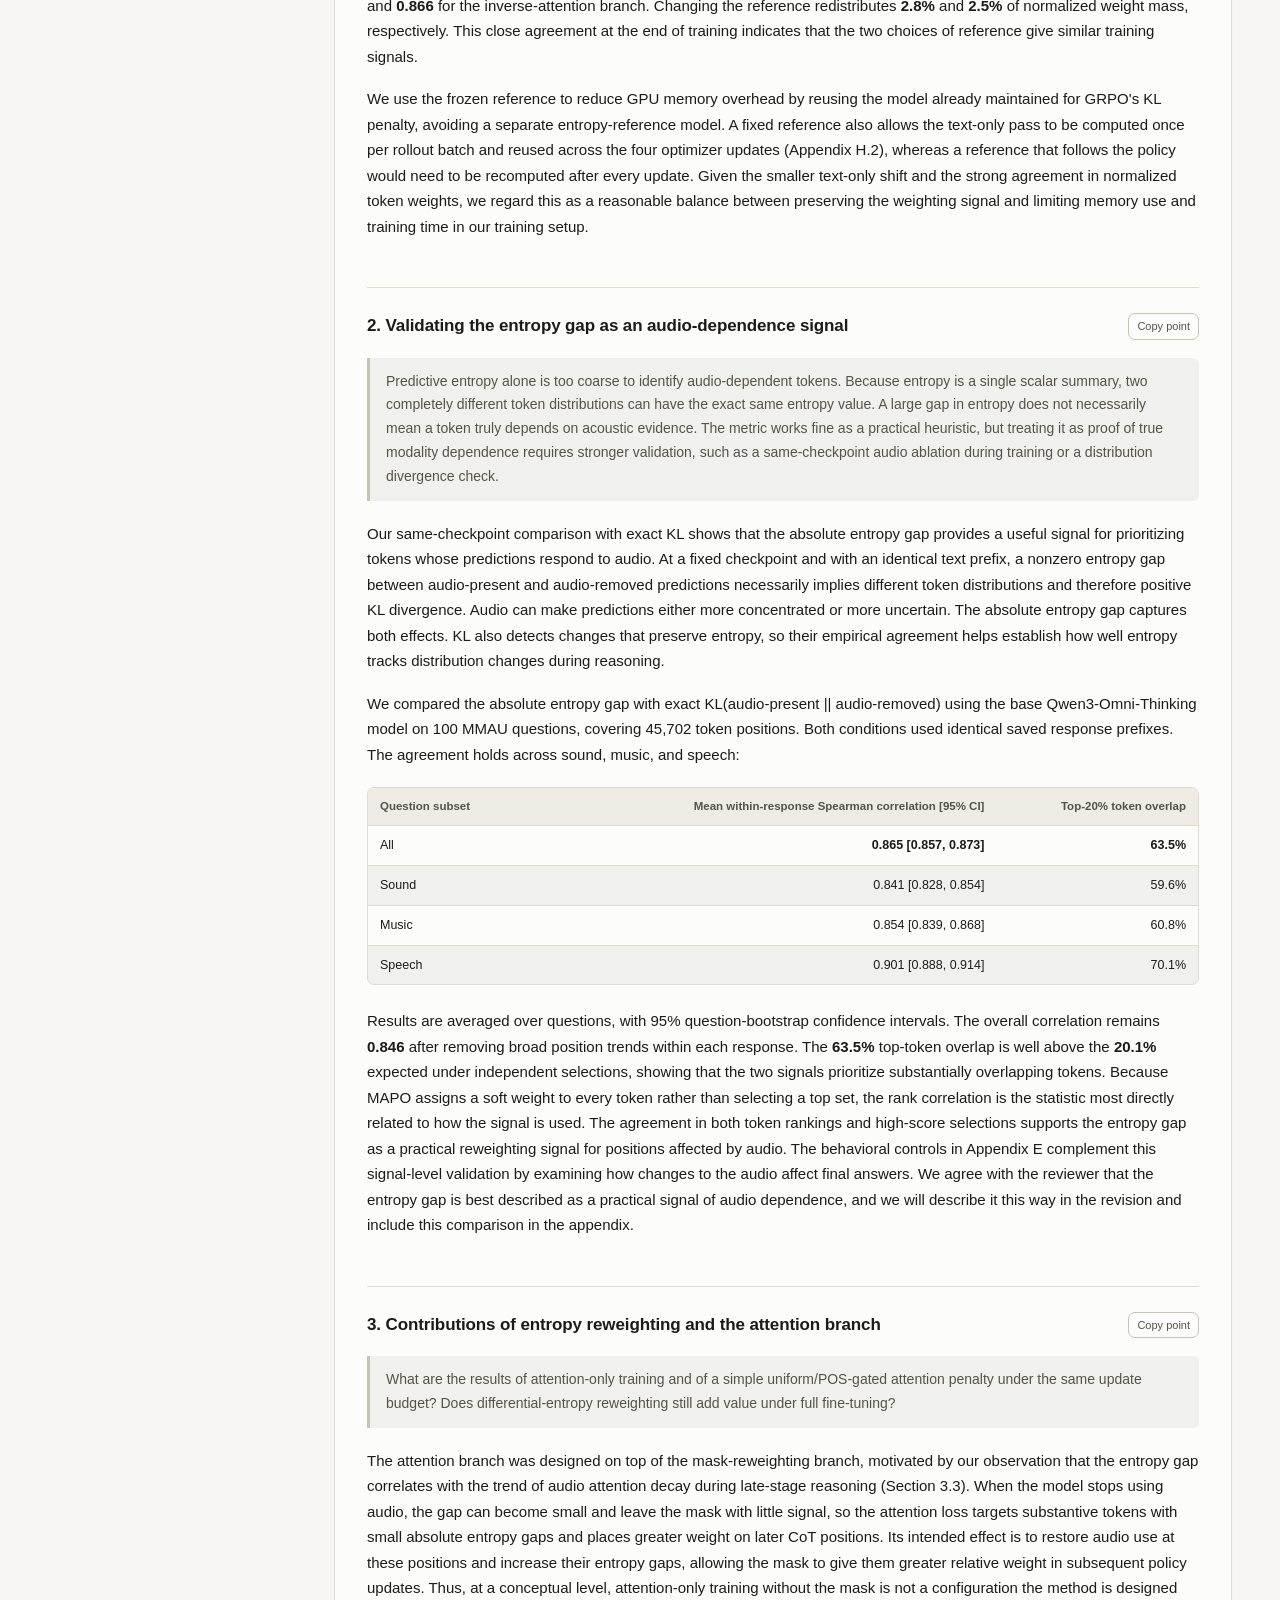
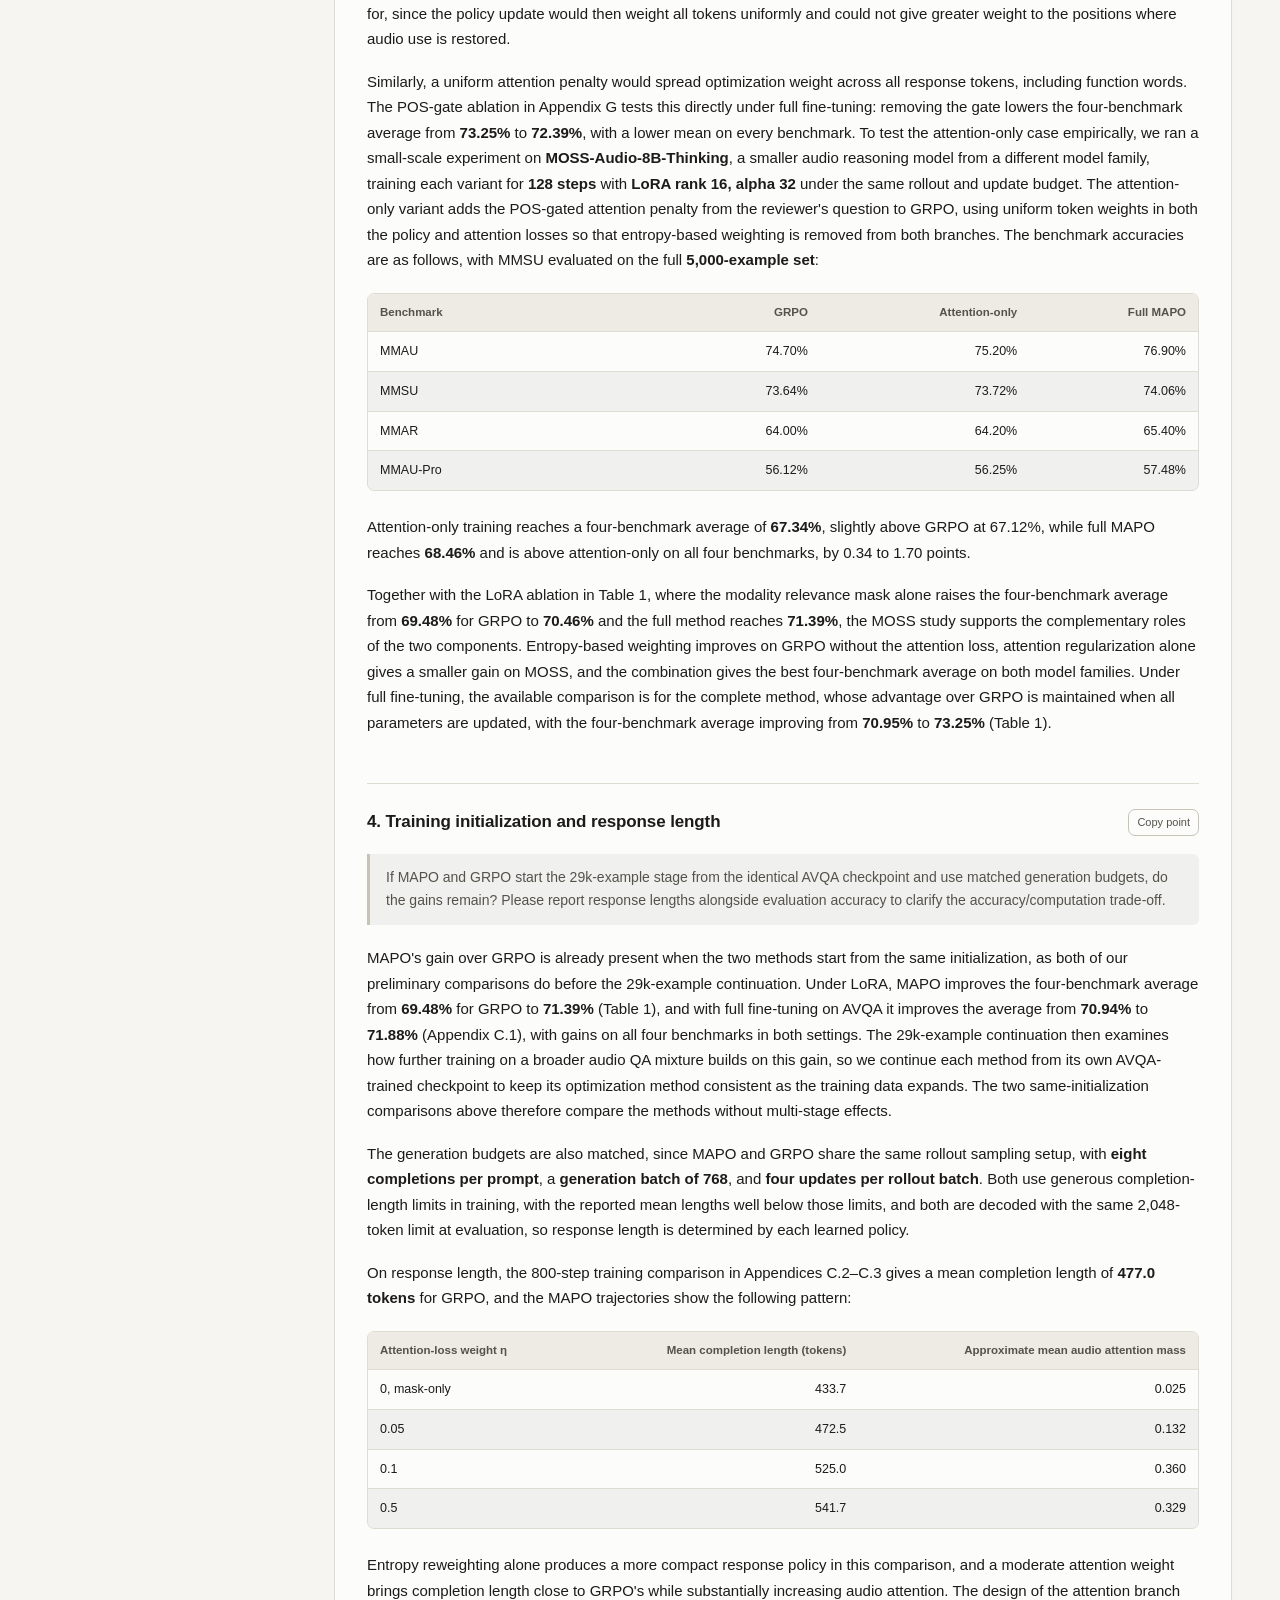
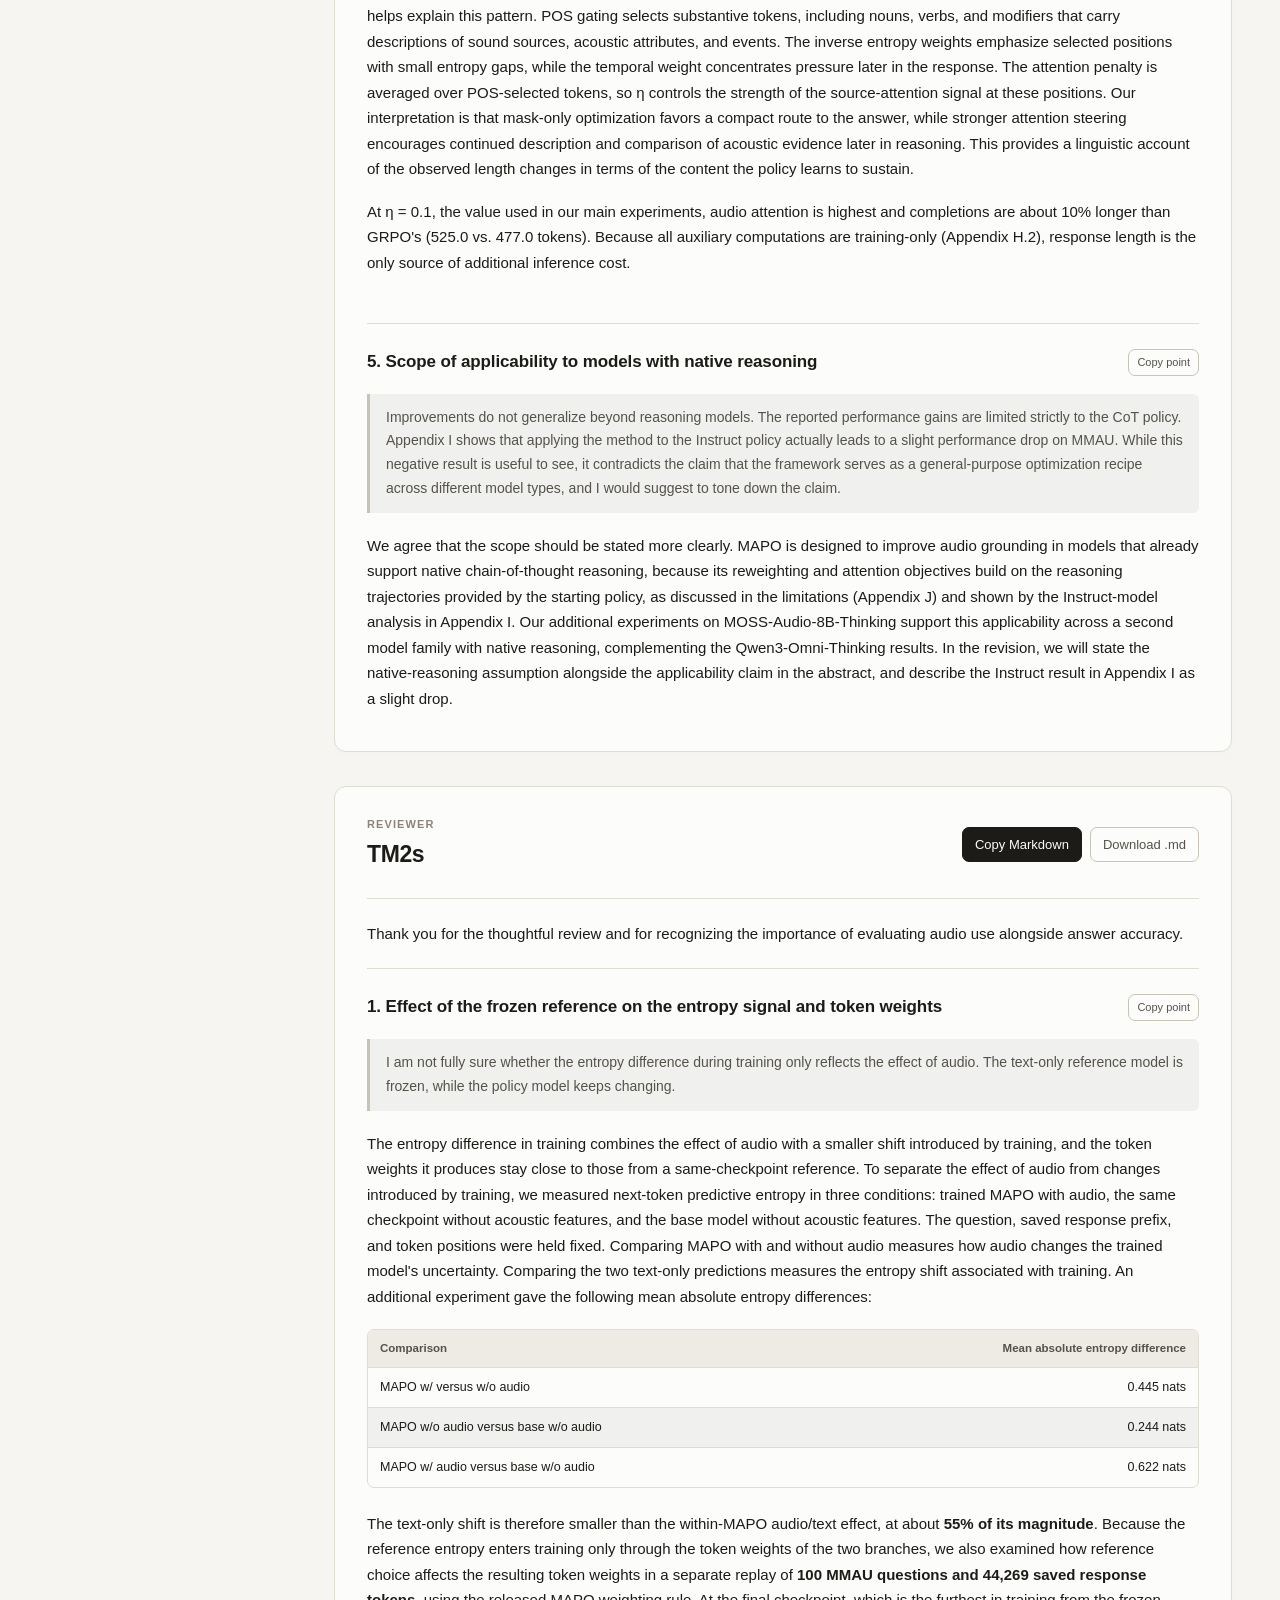
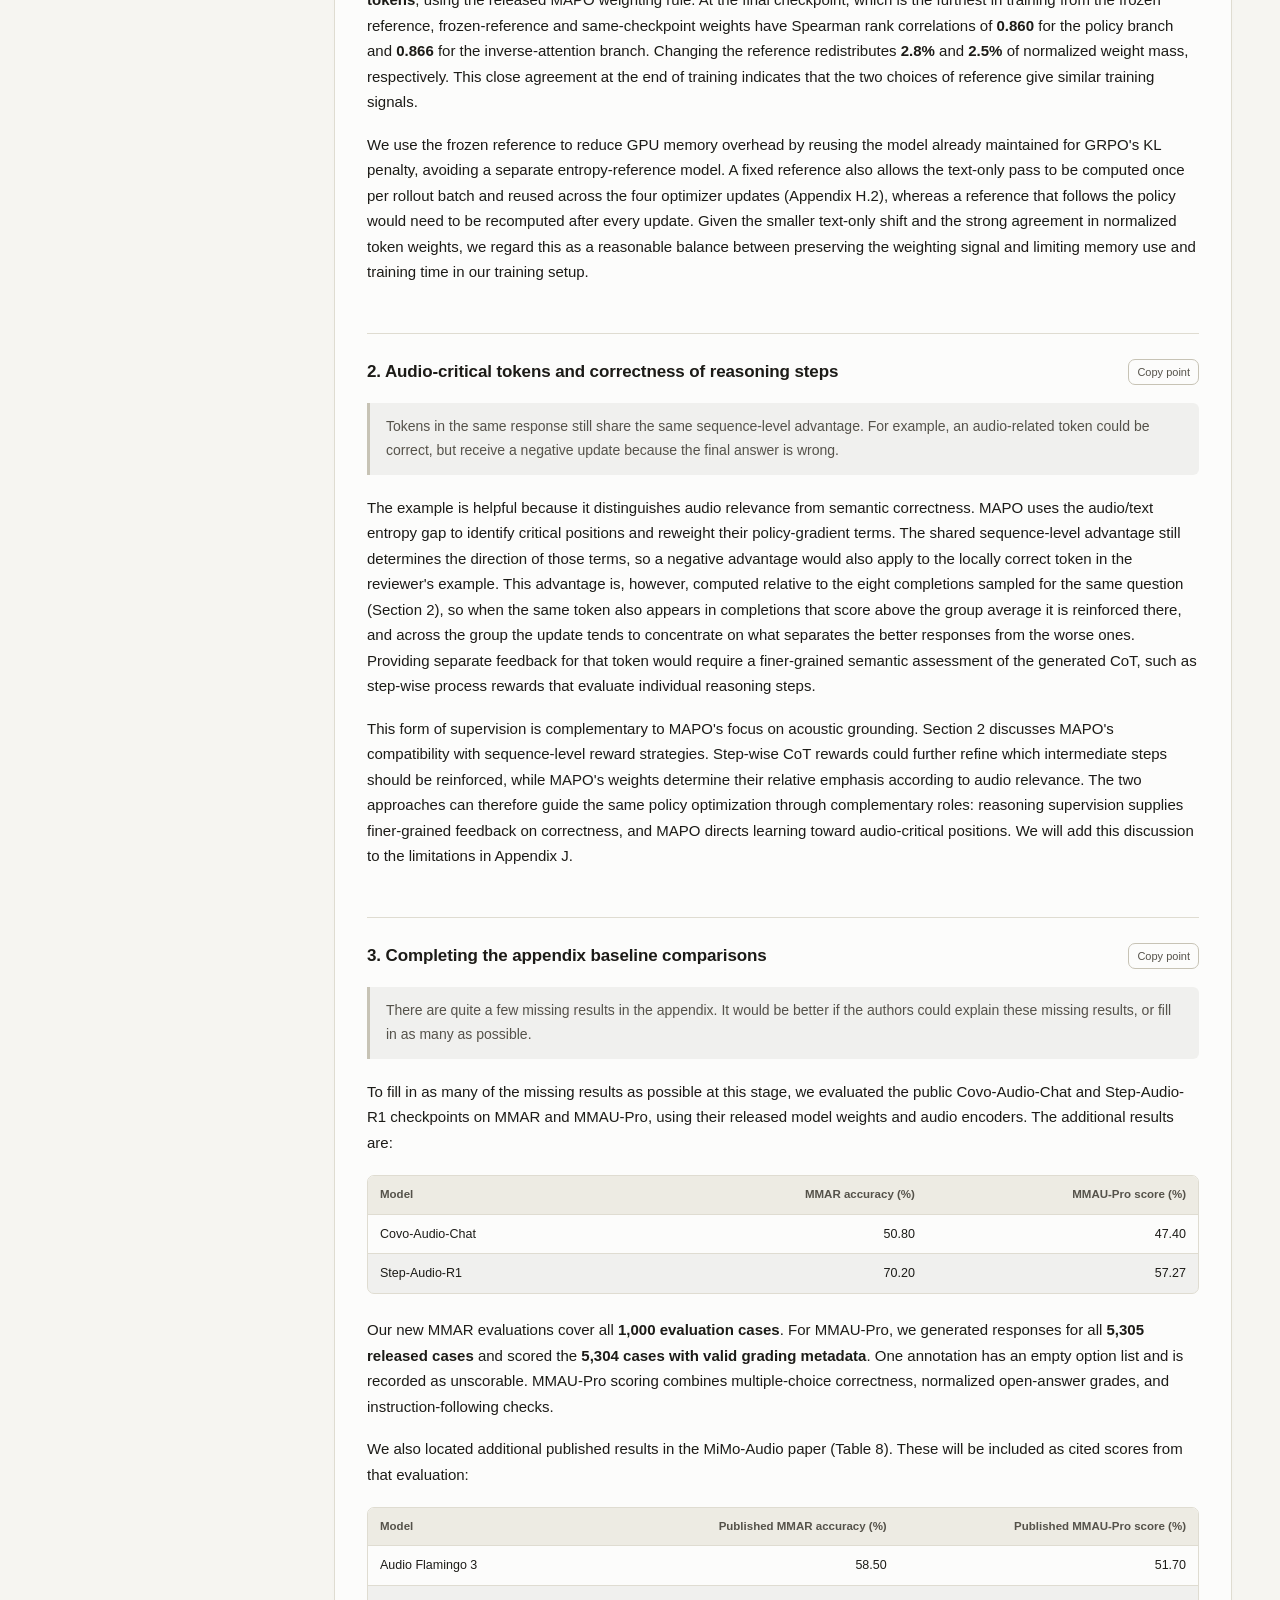
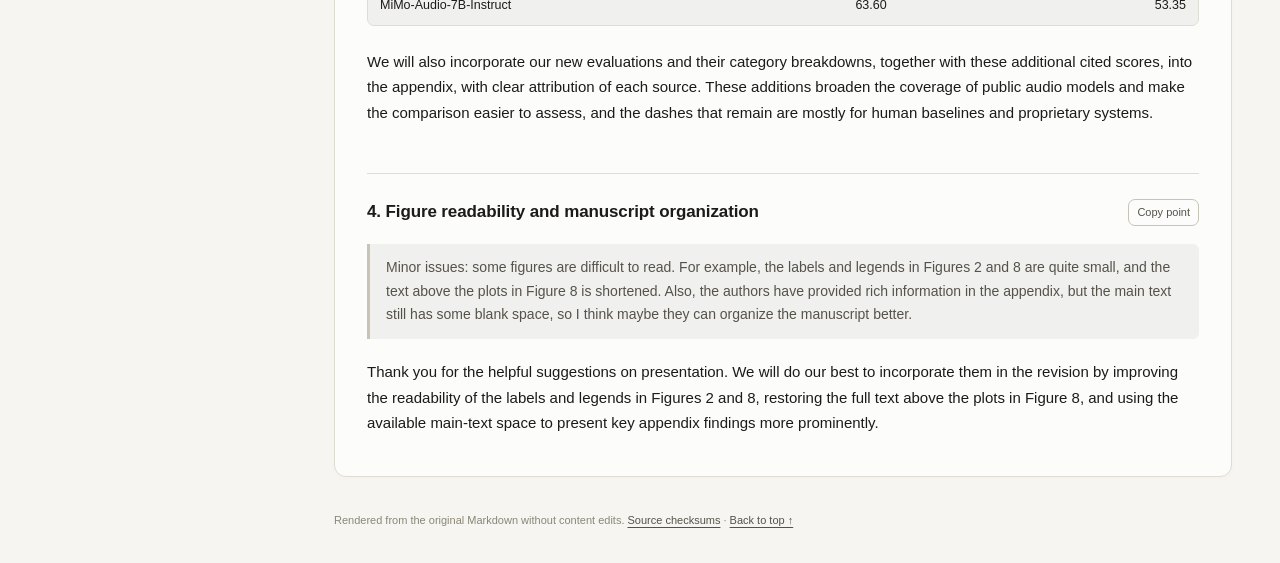
==== commit 435a9267: "Update rebuttal to full 5000-case MMSU results and revise comparisons" ====
--- a/site/index.html
+++ b/site/index.html
@@ -245,7 +245,7 @@
 </section><section class="response-point" id="EAwd-4">
 <div class="point-heading"><h3>4. Can VPPO be applied to audio, and why is it not included as a baseline?</h3><button class="copy-button web-only" data-copy="EAwd" data-point="4" aria-label="Copy Markdown for EAwd, point 4">Copy point</button></div>
 <p>We agree that a comparison with VPPO is valuable. It was not included in the original manuscript because we recognized that transferring the algorithm from images to audio requires several critical design and implementation choices, particularly in how the audio should be corrupted. To address the reviewer's suggestion within the time and compute available for the rebuttal, we conducted a set of small-scale experiments on <strong>MOSS-Audio-8B-Thinking</strong>, a smaller audio reasoning model from a different model family than the Qwen3-Omni model used in the paper. We trained for <strong>128 steps</strong> with <strong>LoRA rank 16, alpha 32</strong>, keeping the original weights, audio encoder, and audio-to-language aligner frozen.</p>
-<p>Transferring VPPO requires defining an audio counterpart to its image corruption. We occluded <strong>50% of approximately 100 ms log-mel blocks</strong> before the audio encoder, replacing all frequency bins in each selected block with the clip's low-energy floor. This preserves audio length and prompt text. We retained VPPO's KL-based selection of the top <strong>40%</strong> of response tokens and its trajectory-advantage shaping. All benchmark evaluations used clean audio.</p>
+<p>Transferring VPPO requires defining an audio counterpart to its image corruption. We occluded <strong>50% of approximately 100 ms log-mel blocks</strong> before the audio encoder, replacing all frequency bins in each selected block with the clip's low-energy floor. This preserves audio length and prompt text. We retained VPPO's KL-based selection of the top <strong>40%</strong> of response tokens and its trajectory-advantage shaping. All benchmark evaluations used clean audio. MMSU uses the full <strong>5,000-example evaluation set</strong>.</p>
 <div class="table-scroll" role="region" aria-label="Table 3. EAwd, 4. Can VPPO be applied to audio, and why is it not included as a baseline?" tabindex="0"><table><caption class="sr-only web-only">Table 3. EAwd, 4. Can VPPO be applied to audio, and why is it not included as a baseline?</caption>
 <thead>
 <tr>
@@ -266,10 +266,10 @@
 </tr>
 <tr>
 <td>MMSU</td>
-<td style="text-align:right">70.80</td>
-<td style="text-align:right"><strong>71.60</strong></td>
-<td style="text-align:right">71.20</td>
-<td style="text-align:right">71.30</td>
+<td style="text-align:right">72.32</td>
+<td style="text-align:right">73.64</td>
+<td style="text-align:right">73.76</td>
+<td style="text-align:right"><strong>74.06</strong></td>
 </tr>
 <tr>
 <td>MMAR</td>
@@ -287,7 +287,7 @@
 </tr>
 </tbody>
 </table></div>
-<p>MAPO has the highest score on MMAU, MMAR, and MMAU-Pro, and it is the only one of the three methods that improves on the model without fine-tuning on all four benchmarks. Relative to audio-adapted VPPO, MAPO is ahead by <strong>1.00 point on MMAU</strong> and 0.33 on MMAU-Pro, and the two are on par on MMSU and MMAR. Audio-adapted VPPO also improves over GRPO on MMAU, MMAR, and MMAU-Pro, which is consistent with the reviewer's expectation that token-level modality-aware optimization transfers to audio.</p>
+<p>MAPO has the highest score on all four benchmarks, and it is the only one of the three methods that improves on the model without fine-tuning on all four. Relative to audio-adapted VPPO, MAPO is ahead by <strong>1.00 point on MMAU</strong>, 0.30 on MMSU, 0.10 on MMAR, and 0.33 on MMAU-Pro. Audio-adapted VPPO also improves over GRPO on all four benchmarks, which is consistent with the reviewer's expectation that token-level modality-aware optimization transfers to audio.</p>
 <p>We agree that VPPO's optimization rule is modality agnostic, yet we also found in practice that the corruption mechanism it depends on is not. VPPO measures each token's dependence on the input by comparing predictions on the original input with predictions on a corrupted copy, and its published corruption masks patches on a fixed two-dimensional image grid. Audio does not offer a direct counterpart, because clips vary in length, information is carried over time, and the relevant evidence is often concentrated in a brief sound or a speaker transition. An audio version therefore requires choices about the masking axis (time, frequency, or both), the block duration, and the corruption strength, and under any fixed choice the same masking ratio can remove very different amounts of evidence from different clips. Since these choices determine which tokens VPPO selects, they also shape its updates. MAPO avoids this dependence by using a reference with the audio removed entirely, so the same definition applies unchanged to clips of any length and content, while its attention loss adds a second grounding signal computed directly from the model.</p>
 <p>In the revision, we will expand the discussion of VPPO in Section 2 to distinguish its modality-agnostic optimization rule from the corruption mechanism it depends on, informed by the audio adaptation above. We will also include the comparison between the entropy gap and KL divergence and the MMAU-Pro category results in the appendix, and clarify the source of the instruction-following gain.</p>
 </section></div></article><article class="reviewer" id="zXPm" aria-labelledby="label-zXPm">
@@ -419,7 +419,7 @@
 <p>What are the results of attention-only training and of a simple uniform/POS-gated attention penalty under the same update budget? Does differential-entropy reweighting still add value under full fine-tuning?</p>
 </blockquote>
 <p>The attention branch was designed on top of the mask-reweighting branch, motivated by our observation that the entropy gap correlates with the trend of audio attention decay during late-stage reasoning (Section 3.3). When the model stops using audio, the gap can become small and leave the mask with little signal, so the attention loss targets substantive tokens with small absolute entropy gaps and places greater weight on later CoT positions. Its intended effect is to restore audio use at these positions and increase their entropy gaps, allowing the mask to give them greater relative weight in subsequent policy updates. Thus, at a conceptual level, attention-only training without the mask is not a configuration the method is designed for, since the policy update would then weight all tokens uniformly and could not give greater weight to the positions where audio use is restored.</p>
-<p>Similarly, a uniform attention penalty would spread optimization weight across all response tokens, including function words. The POS-gate ablation in Appendix G tests this directly under full fine-tuning: removing the gate lowers the four-benchmark average from <strong>73.25%</strong> to <strong>72.39%</strong>, with a lower mean on every benchmark. To test the attention-only case empirically, we ran a small-scale experiment on <strong>MOSS-Audio-8B-Thinking</strong>, a smaller audio reasoning model from a different model family, training each variant for <strong>128 steps</strong> with <strong>LoRA rank 16, alpha 32</strong> under the same rollout and update budget. The attention-only variant adds the POS-gated attention penalty from the reviewer's question to GRPO, using uniform token weights in both the policy and attention losses so that entropy-based weighting is removed from both branches. The benchmark accuracies are as follows:</p>
+<p>Similarly, a uniform attention penalty would spread optimization weight across all response tokens, including function words. The POS-gate ablation in Appendix G tests this directly under full fine-tuning: removing the gate lowers the four-benchmark average from <strong>73.25%</strong> to <strong>72.39%</strong>, with a lower mean on every benchmark. To test the attention-only case empirically, we ran a small-scale experiment on <strong>MOSS-Audio-8B-Thinking</strong>, a smaller audio reasoning model from a different model family, training each variant for <strong>128 steps</strong> with <strong>LoRA rank 16, alpha 32</strong> under the same rollout and update budget. The attention-only variant adds the POS-gated attention penalty from the reviewer's question to GRPO, using uniform token weights in both the policy and attention losses so that entropy-based weighting is removed from both branches. The benchmark accuracies are as follows, with MMSU evaluated on the full <strong>5,000-example set</strong>:</p>
 <div class="table-scroll" role="region" aria-label="Table 6. kaLY, 3. Contributions of entropy reweighting and the attention branch" tabindex="0"><table><caption class="sr-only web-only">Table 6. kaLY, 3. Contributions of entropy reweighting and the attention branch</caption>
 <thead>
 <tr>
@@ -438,9 +438,9 @@
 </tr>
 <tr>
 <td>MMSU</td>
-<td style="text-align:right">71.60%</td>
-<td style="text-align:right">70.30%</td>
-<td style="text-align:right">71.30%</td>
+<td style="text-align:right">73.64%</td>
+<td style="text-align:right">73.72%</td>
+<td style="text-align:right">74.06%</td>
 </tr>
 <tr>
 <td>MMAR</td>
@@ -456,8 +456,8 @@
 </tr>
 </tbody>
 </table></div>
-<p>Attention-only training reaches a four-benchmark average of <strong>66.5%</strong>, on par with GRPO at 66.6%, while full MAPO reaches <strong>67.8%</strong> and is above attention-only on all four benchmarks, by 1.0 to 1.7 points.</p>
-<p>Together with the LoRA ablation in Table 1, where the modality relevance mask alone raises the four-benchmark average from <strong>69.48%</strong> for GRPO to <strong>70.46%</strong> and the full method reaches <strong>71.39%</strong>, the MOSS study indicates that the gains do not come from attention regularization alone. Entropy-based weighting improves on GRPO without the attention loss, attention regularization without entropy weighting stays at the GRPO level, and the combination gives the best four-benchmark average on both model families. Under full fine-tuning, the available comparison is for the complete method, whose advantage over GRPO is maintained when all parameters are updated, with the four-benchmark average improving from <strong>70.95%</strong> to <strong>73.25%</strong> (Table 1).</p>
+<p>Attention-only training reaches a four-benchmark average of <strong>67.34%</strong>, slightly above GRPO at 67.12%, while full MAPO reaches <strong>68.46%</strong> and is above attention-only on all four benchmarks, by 0.34 to 1.70 points.</p>
+<p>Together with the LoRA ablation in Table 1, where the modality relevance mask alone raises the four-benchmark average from <strong>69.48%</strong> for GRPO to <strong>70.46%</strong> and the full method reaches <strong>71.39%</strong>, the MOSS study supports the complementary roles of the two components. Entropy-based weighting improves on GRPO without the attention loss, attention regularization alone gives a smaller gain on MOSS, and the combination gives the best four-benchmark average on both model families. Under full fine-tuning, the available comparison is for the complete method, whose advantage over GRPO is maintained when all parameters are updated, with the four-benchmark average improving from <strong>70.95%</strong> to <strong>73.25%</strong> (Table 1).</p>
 </section><section class="response-point" id="kaLY-4">
 <div class="point-heading"><h3>4. Training initialization and response length</h3><button class="copy-button web-only" data-copy="kaLY" data-point="4" aria-label="Copy Markdown for kaLY, point 4">Copy point</button></div>
 <blockquote>
@@ -609,7 +609,7 @@
 </div>
 <div id="copy-status" role="status" aria-live="polite" class="toast" hidden></div>
 <dialog id="copy-fallback"><form method="dialog"><h2>Copy Markdown</h2><p>Your browser could not access the clipboard. Select and copy the original text below.</p><textarea aria-label="Original Markdown" spellcheck="false"></textarea><div><button type="button" id="select-fallback">Select all</button><button type="submit">Close</button></div></form></dialog>
-<script id="response-sources" type="application/json">{"EAwd": {"markdown": "Thank you for your thoughtful comments. We were glad to see that you share our concern about models losing track of the audio during long reasoning traces, the problem that motivated MAPO.\n\n**1. Given the small average accuracy gain, how significant are the method and results?**\n\nWe agree that the significance of the method should be established through its effect on both task performance and audio use. In fact, our results do show consistent gains across benchmarks and seeds and, more importantly, a shift toward sustained use of acoustic evidence during reasoning, which is the behavioral change we aim to encourage with MAPO. The consistency across seeds and both fine-tuning settings supports a repeatable benefit over GRPO, averaging 2.30 percentage points with full fine-tuning and 1.91 with LoRA (Table 1). On MMSU, the 2.87-point gain over GRPO supports improved spoken-language understanding. The category breakdown further shows gains over Base Thinking in perception (+2.17 points) and reasoning (+4.01), suggesting better recognition and use of acoustic information (Appendix D).\n\nAlthough absolute accuracy gains depend on the backbone's perceptual and reasoning capabilities, as discussed in Appendix J, our controlled analyses help identify the intended change in audio use. MAPO better preserves audio attention than Base Thinking at the transition into reasoning, after accounting for the growing text context (Appendix E.1). On the 200-example audio-essential MMAU subset, MAPO has higher clean accuracy than GRPO (67% vs. 60%) and a larger accuracy drop without audio (55 vs. 40 points), indicating greater audio dependence (Appendix E.2). Masking highly attended audio regions also causes a larger accuracy drop than masking an equal duration at random, supporting the relevance of the attended evidence (Appendix E.4). Together, these results support our claim that MAPO strengthens acoustic grounding during reasoning and improves the model's performance across audio benchmarks.\n\n**2. Are the gains mainly from instruction following? What are the MMAU-Pro results without that subset?**\n\nWe agree that the instruction-following subset should be examined separately. Part of the gain on this subset can be attributed to the format reward that GRPO and MAPO share, since GRPO also improves on it, while MAPO improves further (95.40 vs. 90.80) and its advantage over GRPO does not depend on this subset. The subset contains 87 of the 5,304 scored MMAU-Pro questions (1.6%), and the table below gives the category scores together with the overall score recomputed without it.\n\n| Model | Instruction following (87) | Closed-ended (4,592) | Open-ended (625) | Overall | Overall without instruction following |\n|---|---:|---:|---:|---:|---:|\n| Base Thinking | 62.07 | 59.63 | 84.77 | 62.63 | 62.64 |\n| GRPO | 90.80 | 60.17 | 83.48 | 63.42 | 62.96 |\n| MAPO | 95.40 | 62.00 | 85.32 | 65.29 | **64.79** |\n\nEach row is one evaluation run with full fine-tuning, and the three-seed overall means in Table 1 are 63.35 for GRPO and 64.98 for MAPO. Without the subset, MAPO remains **2.15 points** above Base Thinking and **1.83 points** above GRPO, compared with 2.66 and 1.87 with it, so instruction following accounts for less than 0.1 point of MAPO's gain over GRPO. MAPO's lead over GRPO is also nearly the same on closed-ended (+1.83) and open-ended (+1.84) questions, which together make up 98% of the benchmark. For GRPO, by comparison, instruction following accounts for 0.47 of its 0.79-point gain over the base model.\n\nThe other benchmarks support the same conclusion: with full fine-tuning, MAPO retains a 2.52-point average advantage over GRPO across MMAU, MMAR, and MMSU (Table 1).\n\n**3. Could KL divergence be used instead of the entropy-based signal?**\n\nWe agree that KL divergence could also provide a useful reweighting signal. In fact, the two signals are strongly correlated in practice, supporting the entropy gap as a practical indicator of audio-conditioned distribution change. At a fixed checkpoint and with an identical text prefix, a nonzero entropy gap between audio-present and audio-removed predictions necessarily implies different token distributions and therefore positive KL divergence. Audio can make predictions either more concentrated or more uncertain. The absolute entropy gap captures both effects. KL also detects changes that preserve entropy, so their empirical agreement helps establish how well entropy tracks distribution changes during reasoning.\n\nWe compared the absolute entropy gap with exact KL(audio-present || audio-removed) using the base Qwen3-Omni-Thinking model on 100 MMAU questions, covering 45,702 token positions. Both conditions used identical saved response prefixes. The agreement holds across sound, music, and speech:\n\n| Question subset | Mean within-response Spearman correlation [95% CI] | Top-20% token overlap |\n|---|---:|---:|\n| All | **0.865 [0.857, 0.873]** | **63.5%** |\n| Sound | 0.841 [0.828, 0.854] | 59.6% |\n| Music | 0.854 [0.839, 0.868] | 60.8% |\n| Speech | 0.901 [0.888, 0.914] | 70.1% |\n\nResults are averaged over questions, with 95% question-bootstrap confidence intervals. The overall correlation remains **0.846** after removing broad position trends within each response. The **63.5%** top-token overlap is well above the **20.1%** expected under independent selections, showing that the two signals prioritize substantially overlapping tokens. Together, these results support the entropy gap as a practical signal for identifying positions where audio changes the model's predictions, consistent with its role in MAPO's token reweighting.\n\n**4. Can VPPO be applied to audio, and why is it not included as a baseline?**\n\nWe agree that a comparison with VPPO is valuable. It was not included in the original manuscript because we recognized that transferring the algorithm from images to audio requires several critical design and implementation choices, particularly in how the audio should be corrupted. To address the reviewer's suggestion within the time and compute available for the rebuttal, we conducted a set of small-scale experiments on **MOSS-Audio-8B-Thinking**, a smaller audio reasoning model from a different model family than the Qwen3-Omni model used in the paper. We trained for **128 steps** with **LoRA rank 16, alpha 32**, keeping the original weights, audio encoder, and audio-to-language aligner frozen.\n\nTransferring VPPO requires defining an audio counterpart to its image corruption. We occluded **50% of approximately 100 ms log-mel blocks** before the audio encoder, replacing all frequency bins in each selected block with the clip's low-energy floor. This preserves audio length and prompt text. We retained VPPO's KL-based selection of the top **40%** of response tokens and its trajectory-advantage shaping. All benchmark evaluations used clean audio.\n\n| Benchmark | No fine-tuning | GRPO | Audio-adapted VPPO | MAPO |\n|---|---:|---:|---:|---:|\n| MMAU | 76.50 | 74.70 | 75.90 | **76.90** |\n| MMSU | 70.80 | **71.60** | 71.20 | 71.30 |\n| MMAR | 63.20 | 64.00 | 65.30 | **65.40** |\n| MMAU-Pro | 56.97 | 56.12 | 57.15 | **57.48** |\n\nMAPO has the highest score on MMAU, MMAR, and MMAU-Pro, and it is the only one of the three methods that improves on the model without fine-tuning on all four benchmarks. Relative to audio-adapted VPPO, MAPO is ahead by **1.00 point on MMAU** and 0.33 on MMAU-Pro, and the two are on par on MMSU and MMAR. Audio-adapted VPPO also improves over GRPO on MMAU, MMAR, and MMAU-Pro, which is consistent with the reviewer's expectation that token-level modality-aware optimization transfers to audio.\n\nWe agree that VPPO's optimization rule is modality agnostic, yet we also found in practice that the corruption mechanism it depends on is not. VPPO measures each token's dependence on the input by comparing predictions on the original input with predictions on a corrupted copy, and its published corruption masks patches on a fixed two-dimensional image grid. Audio does not offer a direct counterpart, because clips vary in length, information is carried over time, and the relevant evidence is often concentrated in a brief sound or a speaker transition. An audio version therefore requires choices about the masking axis (time, frequency, or both), the block duration, and the corruption strength, and under any fixed choice the same masking ratio can remove very different amounts of evidence from different clips. Since these choices determine which tokens VPPO selects, they also shape its updates. MAPO avoids this dependence by using a reference with the audio removed entirely, so the same definition applies unchanged to clips of any length and content, while its attention loss adds a second grounding signal computed directly from the model.\n\nIn the revision, we will expand the discussion of VPPO in Section 2 to distinguish its modality-agnostic optimization rule from the corruption mechanism it depends on, informed by the audio adaptation above. We will also include the comparison between the entropy gap and KL divergence and the MMAU-Pro category results in the appendix, and clarify the source of the instruction-following gain.\n", "points": {"1": "**1. Given the small average accuracy gain, how significant are the method and results?**\n\nWe agree that the significance of the method should be established through its effect on both task performance and audio use. In fact, our results do show consistent gains across benchmarks and seeds and, more importantly, a shift toward sustained use of acoustic evidence during reasoning, which is the behavioral change we aim to encourage with MAPO. The consistency across seeds and both fine-tuning settings supports a repeatable benefit over GRPO, averaging 2.30 percentage points with full fine-tuning and 1.91 with LoRA (Table 1). On MMSU, the 2.87-point gain over GRPO supports improved spoken-language understanding. The category breakdown further shows gains over Base Thinking in perception (+2.17 points) and reasoning (+4.01), suggesting better recognition and use of acoustic information (Appendix D).\n\nAlthough absolute accuracy gains depend on the backbone's perceptual and reasoning capabilities, as discussed in Appendix J, our controlled analyses help identify the intended change in audio use. MAPO better preserves audio attention than Base Thinking at the transition into reasoning, after accounting for the growing text context (Appendix E.1). On the 200-example audio-essential MMAU subset, MAPO has higher clean accuracy than GRPO (67% vs. 60%) and a larger accuracy drop without audio (55 vs. 40 points), indicating greater audio dependence (Appendix E.2). Masking highly attended audio regions also causes a larger accuracy drop than masking an equal duration at random, supporting the relevance of the attended evidence (Appendix E.4). Together, these results support our claim that MAPO strengthens acoustic grounding during reasoning and improves the model's performance across audio benchmarks.\n\n", "2": "**2. Are the gains mainly from instruction following? What are the MMAU-Pro results without that subset?**\n\nWe agree that the instruction-following subset should be examined separately. Part of the gain on this subset can be attributed to the format reward that GRPO and MAPO share, since GRPO also improves on it, while MAPO improves further (95.40 vs. 90.80) and its advantage over GRPO does not depend on this subset. The subset contains 87 of the 5,304 scored MMAU-Pro questions (1.6%), and the table below gives the category scores together with the overall score recomputed without it.\n\n| Model | Instruction following (87) | Closed-ended (4,592) | Open-ended (625) | Overall | Overall without instruction following |\n|---|---:|---:|---:|---:|---:|\n| Base Thinking | 62.07 | 59.63 | 84.77 | 62.63 | 62.64 |\n| GRPO | 90.80 | 60.17 | 83.48 | 63.42 | 62.96 |\n| MAPO | 95.40 | 62.00 | 85.32 | 65.29 | **64.79** |\n\nEach row is one evaluation run with full fine-tuning, and the three-seed overall means in Table 1 are 63.35 for GRPO and 64.98 for MAPO. Without the subset, MAPO remains **2.15 points** above Base Thinking and **1.83 points** above GRPO, compared with 2.66 and 1.87 with it, so instruction following accounts for less than 0.1 point of MAPO's gain over GRPO. MAPO's lead over GRPO is also nearly the same on closed-ended (+1.83) and open-ended (+1.84) questions, which together make up 98% of the benchmark. For GRPO, by comparison, instruction following accounts for 0.47 of its 0.79-point gain over the base model.\n\nThe other benchmarks support the same conclusion: with full fine-tuning, MAPO retains a 2.52-point average advantage over GRPO across MMAU, MMAR, and MMSU (Table 1).\n\n", "3": "**3. Could KL divergence be used instead of the entropy-based signal?**\n\nWe agree that KL divergence could also provide a useful reweighting signal. In fact, the two signals are strongly correlated in practice, supporting the entropy gap as a practical indicator of audio-conditioned distribution change. At a fixed checkpoint and with an identical text prefix, a nonzero entropy gap between audio-present and audio-removed predictions necessarily implies different token distributions and therefore positive KL divergence. Audio can make predictions either more concentrated or more uncertain. The absolute entropy gap captures both effects. KL also detects changes that preserve entropy, so their empirical agreement helps establish how well entropy tracks distribution changes during reasoning.\n\nWe compared the absolute entropy gap with exact KL(audio-present || audio-removed) using the base Qwen3-Omni-Thinking model on 100 MMAU questions, covering 45,702 token positions. Both conditions used identical saved response prefixes. The agreement holds across sound, music, and speech:\n\n| Question subset | Mean within-response Spearman correlation [95% CI] | Top-20% token overlap |\n|---|---:|---:|\n| All | **0.865 [0.857, 0.873]** | **63.5%** |\n| Sound | 0.841 [0.828, 0.854] | 59.6% |\n| Music | 0.854 [0.839, 0.868] | 60.8% |\n| Speech | 0.901 [0.888, 0.914] | 70.1% |\n\nResults are averaged over questions, with 95% question-bootstrap confidence intervals. The overall correlation remains **0.846** after removing broad position trends within each response. The **63.5%** top-token overlap is well above the **20.1%** expected under independent selections, showing that the two signals prioritize substantially overlapping tokens. Together, these results support the entropy gap as a practical signal for identifying positions where audio changes the model's predictions, consistent with its role in MAPO's token reweighting.\n\n", "4": "**4. Can VPPO be applied to audio, and why is it not included as a baseline?**\n\nWe agree that a comparison with VPPO is valuable. It was not included in the original manuscript because we recognized that transferring the algorithm from images to audio requires several critical design and implementation choices, particularly in how the audio should be corrupted. To address the reviewer's suggestion within the time and compute available for the rebuttal, we conducted a set of small-scale experiments on **MOSS-Audio-8B-Thinking**, a smaller audio reasoning model from a different model family than the Qwen3-Omni model used in the paper. We trained for **128 steps** with **LoRA rank 16, alpha 32**, keeping the original weights, audio encoder, and audio-to-language aligner frozen.\n\nTransferring VPPO requires defining an audio counterpart to its image corruption. We occluded **50% of approximately 100 ms log-mel blocks** before the audio encoder, replacing all frequency bins in each selected block with the clip's low-energy floor. This preserves audio length and prompt text. We retained VPPO's KL-based selection of the top **40%** of response tokens and its trajectory-advantage shaping. All benchmark evaluations used clean audio.\n\n| Benchmark | No fine-tuning | GRPO | Audio-adapted VPPO | MAPO |\n|---|---:|---:|---:|---:|\n| MMAU | 76.50 | 74.70 | 75.90 | **76.90** |\n| MMSU | 70.80 | **71.60** | 71.20 | 71.30 |\n| MMAR | 63.20 | 64.00 | 65.30 | **65.40** |\n| MMAU-Pro | 56.97 | 56.12 | 57.15 | **57.48** |\n\nMAPO has the highest score on MMAU, MMAR, and MMAU-Pro, and it is the only one of the three methods that improves on the model without fine-tuning on all four benchmarks. Relative to audio-adapted VPPO, MAPO is ahead by **1.00 point on MMAU** and 0.33 on MMAU-Pro, and the two are on par on MMSU and MMAR. Audio-adapted VPPO also improves over GRPO on MMAU, MMAR, and MMAU-Pro, which is consistent with the reviewer's expectation that token-level modality-aware optimization transfers to audio.\n\nWe agree that VPPO's optimization rule is modality agnostic, yet we also found in practice that the corruption mechanism it depends on is not. VPPO measures each token's dependence on the input by comparing predictions on the original input with predictions on a corrupted copy, and its published corruption masks patches on a fixed two-dimensional image grid. Audio does not offer a direct counterpart, because clips vary in length, information is carried over time, and the relevant evidence is often concentrated in a brief sound or a speaker transition. An audio version therefore requires choices about the masking axis (time, frequency, or both), the block duration, and the corruption strength, and under any fixed choice the same masking ratio can remove very different amounts of evidence from different clips. Since these choices determine which tokens VPPO selects, they also shape its updates. MAPO avoids this dependence by using a reference with the audio removed entirely, so the same definition applies unchanged to clips of any length and content, while its attention loss adds a second grounding signal computed directly from the model.\n\nIn the revision, we will expand the discussion of VPPO in Section 2 to distinguish its modality-agnostic optimization rule from the corruption mechanism it depends on, informed by the audio adaptation above. We will also include the comparison between the entropy gap and KL divergence and the MMAU-Pro category results in the appendix, and clarify the source of the instruction-following gain.\n"}}, "zXPm": {"markdown": "Thank you for the thoughtful review and for recognizing the consistency of MAPO's improvements over GRPO. We appreciate your emphasis on connecting those improvements to the model's use of audio during reasoning.\n\n**1. Evidence for late-stage audio modality collapse and clarity of Figure 2**\n\n\u003e For Section 3.2, it would help to have a less ambiguous example of question asked (i.e., in Figure 2, the question \"How to make this song less funny?\") or further statistics over multiple tests to further back up the late-stage audio modality collapse.\n\nThe qualitative examples and controlled analyses in the appendix may help clarify both the attention pattern and its behavioral implications. Appendix C.4 provides a direct illustration using the question, \"Identify the emotion of each speaker.\" Base Thinking and mask-only MAPO show declining audio attention later in their responses and both incorrectly conclude that both speakers express sadness. Full MAPO retains more audio attention and correctly distinguishes the speakers' emotions. This example makes the task and the differences between the models easier to follow. We will revise Figure 2 with a clearer example and make the full question and model predictions more prominent.\n\nThe aggregate analysis in Appendix E.1 further supports the pattern across examples. It covers 200 MMAU prompts and aligns each response at the point where the model moves from describing the audio to reasoning about the question. After accounting for the growing number of text keys, Base Thinking's per-key audio preference still declines by 0.313 across this transition (166 responses), while MAPO's is preserved (+0.033, 157 responses). On the 143 prompts aligned for both models, the paired MAPO-minus-Base contrast is **+0.338**, with a **95% confidence interval of [0.260, 0.420]**, and the max-head reduction supports the same ordering. The audio also remains necessary after this point. In Appendix E.3, on 200 audio-essential MMAR examples, removing the audio after Base Thinking has already generated a quarter, a third, or half of its response lowers accuracy by 17.0, 14.0, and 6.0 points, so the generated text does not replace the source audio. Finally, the paired interventions in Appendix E.2 show that MAPO relies on the audio more than GRPO does: on 200 audio-essential MMAU examples, removing audio reduces MAPO's accuracy from **67% to 12%**, compared with **60% to 20%** for GRPO. We propose bringing these key findings into Section 3.2 and explicitly pointing readers to the detailed appendix analyses. Together, these results show that the decline in audio attention holds across examples, that continued access to the audio matters for the final answer, and that MAPO strengthens both attention to the audio and reliance on it.\n\n**2. MMAR comparison with Audio-DeepThinker**\n\n\u003e What could be the reasons for the MMAR gap in results between MAPO and Audio-Deep Thinker?\n\nDifferences in the starting policy and reasoning supervision offer two plausible explanations for the MMAR gap. Audio-DeepThinker starts from Qwen3-Omni-Instruct, while MAPO starts from Qwen3-Omni-Thinking. In their own two-stage ablation, Audio-DeepThinker reaches **74.0%** on MMAR from Instruct and **70.0%** from Thinking, showing that the starting policy substantially affects performance under their recipe. MAPO starts from the Thinking model because it is designed to operate on an existing reasoning trace (Appendix I), and from this starting point it reaches **70.83%**, compared with their 70.0%. **Importantly, Audio-DeepThinker also rewards similarity to reference CoTs, providing guidance on the reasoning path and key steps.** This additional supervision may benefit MMAR's challenging audio reasoning tasks. MAPO uses correctness, format, and reasoning-consistency rewards without reference-CoT supervision. These differences are documented in Audio-DeepThinker, Table 4 and Section 3.3.\n\nWithin our setup, MAPO improves MMAR accuracy from **66.90%** for the base Thinking model and **68.43%** for GRPO to **70.83%**, supporting the benefit of modality-aware optimization for an existing reasoning policy. MAPO also achieves **79.35%** on MMSU compared with **77.26%** for Audio-DeepThinker, indicating complementary strengths across tasks. Together, these results support MAPO's contribution to improving audio reasoning through sustained use of acoustic evidence. In fact, as discussed in Section 2, MAPO \"remains fully compatible with these sequence-level reward strategies.\" Audio-DeepThinker's reference-based rewards can guide the reasoning content alongside MAPO's token-level reweighting and attention objective.\n\n**3. Evaluation protocol and uncertainty in Figures 4 and 5**\n\n\u003e For Figures 4 and 5, many reported methods seem to have close accuracy scores (76-78), resulting in difficulty assessing a true rank without variance information. Were the base model results re-evaluated under the same MAPO protocol?\n\nThe Qwen3-Omni baselines were re-evaluated locally using the same benchmark splits, output normalization, and scoring pipeline as MAPO. Results for external systems, including Audio-DeepThinker and Step-Audio-R1, are taken from their published reports.\n\nFor MAPO and GRPO, we report the mean and sample standard deviation across three seeds (17, 42, and 1234). On MMAU, MAPO improves accuracy from **75.53 ± 0.55%** for GRPO to **77.83 ± 0.25%**, with an improvement in each seed. This consistency extends to all four benchmarks. We will make MAPO's uncertainty more visible in Figures 4 and 5 and clearly identify published point estimates in the captions.\n\n**4. Mask-only ablation under full fine-tuning**\n\n\u003e In Table 1, it would be interesting to see the MAPO mask-only ablation results for full fine-tuning as well, is it possible?\n\nThe LoRA ablation in Table 1 gives the held-out effect of each branch. The modality relevance mask alone raises the four-benchmark average from **69.48%** for GRPO to **70.46%**, and adding the attention loss raises it further to **71.39%**. The training trajectories in Appendices C.2–C.3 provide further evidence for the different roles of the two branches. Setting the attention-loss weight to $\\eta=0$ gives mask-only training, which reaches a training accuracy of **0.790**, compared with **0.757** for GRPO, but produces shorter responses. At $\\eta=0.05$, adding the attention loss brings response length back near the GRPO level and increases mean audio attention from approximately **0.025 to 0.132**. These settings show how the attention branch changes the balance between task-reward optimization and attention to the source audio.\n\nUnder full fine-tuning, MAPO improves the average from **70.95%** for GRPO to **73.25%**, showing that the complete method's benefit persists when all parameters are updated. We are unable to add a full fine-tuning mask-only run within the available rebuttal time and compute budget. The appendix trajectories nevertheless offer a useful view of the components' behavior: the mask improves task-reward optimization, while the attention branch counteracts the tendency toward shorter responses and encourages sustained audio attention.\n\n**5. Choice of reward weights**\n\n\u003e Are the default weights of the reward formulation ablated/explained? Defending or citing the choice of default values λ_acc=2, λ_format=1, and λ_cons=1 would strengthen the method design choices.\n\nWe selected the 2:1:1 weights through preliminary hyperparameter tuning rather than a full ablation, guided by the goal of prioritizing answer correctness while retaining incentives for structured and consistent reasoning. A well-formatted response or an internally consistent explanation can still give an incorrect answer, so these auxiliary criteria receive lower weights than accuracy, and the consistency term follows Audio-Thinker. Their role is to encourage the expected response structure and discourage contradictions or prematurely truncated reasoning. GRPO and MAPO are trained with the same reward and the same weights, so the comparison between the two methods is made under an identical reward. We will add this rationale to the experimental setup.\n\n**6. Presentation: figure clarity, paper organization, and visibility of supporting evidence**\n\n\u003e Further results or development moved to the main paper would help a clear assessment of the strength of the method (e.g., showing method robustness to language-prior hallucinations; to support the third contribution statement. Reducing the space allocated to Figures 4 and 5, or placing Algorithm 1 in the appendix, would help gain space).\n\u003e\n\u003e Mentioning in the main paper the computational overhead that MAPO adds to GRPO would be interesting.\n\u003e\n\u003e The text in Figure 2 should be the same size as the main text for readability.\n\u003e\n\u003e Figure 2 would gain from some clarifications or a clearer visual distinction between mean and max. The pink entropy is not labelled: does it denote negative values? The \"reasoning end\" in purple in the labelled box is not shown in the graph. The (a) and (b) notation should be added within the title of each subgraph.\n\u003e\n\u003e Figure 3 is neither mentioned nor explained in the text.\n\u003e\n\u003e Optional: An appendix summary would help to map ablated results.\n\u003e\n\u003e Optional: the ablation results may come after the main results or, as they directly support the method design choices, the section could be renamed.\n\nThank you for the detailed feedback on presentation and organization. We will do our best to incorporate these suggestions in the revision, including improving figure readability and annotations, explaining Figure 3 in the text, and making the grounding evidence more prominent in the main paper. We will revisit the space allocated to Figures 4 and 5 and Algorithm 1, and improve appendix navigation and the organization of the ablation results.\n", "points": {"1": "**1. Evidence for late-stage audio modality collapse and clarity of Figure 2**\n\n\u003e For Section 3.2, it would help to have a less ambiguous example of question asked (i.e., in Figure 2, the question \"How to make this song less funny?\") or further statistics over multiple tests to further back up the late-stage audio modality collapse.\n\nThe qualitative examples and controlled analyses in the appendix may help clarify both the attention pattern and its behavioral implications. Appendix C.4 provides a direct illustration using the question, \"Identify the emotion of each speaker.\" Base Thinking and mask-only MAPO show declining audio attention later in their responses and both incorrectly conclude that both speakers express sadness. Full MAPO retains more audio attention and correctly distinguishes the speakers' emotions. This example makes the task and the differences between the models easier to follow. We will revise Figure 2 with a clearer example and make the full question and model predictions more prominent.\n\nThe aggregate analysis in Appendix E.1 further supports the pattern across examples. It covers 200 MMAU prompts and aligns each response at the point where the model moves from describing the audio to reasoning about the question. After accounting for the growing number of text keys, Base Thinking's per-key audio preference still declines by 0.313 across this transition (166 responses), while MAPO's is preserved (+0.033, 157 responses). On the 143 prompts aligned for both models, the paired MAPO-minus-Base contrast is **+0.338**, with a **95% confidence interval of [0.260, 0.420]**, and the max-head reduction supports the same ordering. The audio also remains necessary after this point. In Appendix E.3, on 200 audio-essential MMAR examples, removing the audio after Base Thinking has already generated a quarter, a third, or half of its response lowers accuracy by 17.0, 14.0, and 6.0 points, so the generated text does not replace the source audio. Finally, the paired interventions in Appendix E.2 show that MAPO relies on the audio more than GRPO does: on 200 audio-essential MMAU examples, removing audio reduces MAPO's accuracy from **67% to 12%**, compared with **60% to 20%** for GRPO. We propose bringing these key findings into Section 3.2 and explicitly pointing readers to the detailed appendix analyses. Together, these results show that the decline in audio attention holds across examples, that continued access to the audio matters for the final answer, and that MAPO strengthens both attention to the audio and reliance on it.\n\n", "2": "**2. MMAR comparison with Audio-DeepThinker**\n\n\u003e What could be the reasons for the MMAR gap in results between MAPO and Audio-Deep Thinker?\n\nDifferences in the starting policy and reasoning supervision offer two plausible explanations for the MMAR gap. Audio-DeepThinker starts from Qwen3-Omni-Instruct, while MAPO starts from Qwen3-Omni-Thinking. In their own two-stage ablation, Audio-DeepThinker reaches **74.0%** on MMAR from Instruct and **70.0%** from Thinking, showing that the starting policy substantially affects performance under their recipe. MAPO starts from the Thinking model because it is designed to operate on an existing reasoning trace (Appendix I), and from this starting point it reaches **70.83%**, compared with their 70.0%. **Importantly, Audio-DeepThinker also rewards similarity to reference CoTs, providing guidance on the reasoning path and key steps.** This additional supervision may benefit MMAR's challenging audio reasoning tasks. MAPO uses correctness, format, and reasoning-consistency rewards without reference-CoT supervision. These differences are documented in Audio-DeepThinker, Table 4 and Section 3.3.\n\nWithin our setup, MAPO improves MMAR accuracy from **66.90%** for the base Thinking model and **68.43%** for GRPO to **70.83%**, supporting the benefit of modality-aware optimization for an existing reasoning policy. MAPO also achieves **79.35%** on MMSU compared with **77.26%** for Audio-DeepThinker, indicating complementary strengths across tasks. Together, these results support MAPO's contribution to improving audio reasoning through sustained use of acoustic evidence. In fact, as discussed in Section 2, MAPO \"remains fully compatible with these sequence-level reward strategies.\" Audio-DeepThinker's reference-based rewards can guide the reasoning content alongside MAPO's token-level reweighting and attention objective.\n\n", "3": "**3. Evaluation protocol and uncertainty in Figures 4 and 5**\n\n\u003e For Figures 4 and 5, many reported methods seem to have close accuracy scores (76-78), resulting in difficulty assessing a true rank without variance information. Were the base model results re-evaluated under the same MAPO protocol?\n\nThe Qwen3-Omni baselines were re-evaluated locally using the same benchmark splits, output normalization, and scoring pipeline as MAPO. Results for external systems, including Audio-DeepThinker and Step-Audio-R1, are taken from their published reports.\n\nFor MAPO and GRPO, we report the mean and sample standard deviation across three seeds (17, 42, and 1234). On MMAU, MAPO improves accuracy from **75.53 ± 0.55%** for GRPO to **77.83 ± 0.25%**, with an improvement in each seed. This consistency extends to all four benchmarks. We will make MAPO's uncertainty more visible in Figures 4 and 5 and clearly identify published point estimates in the captions.\n\n", "4": "**4. Mask-only ablation under full fine-tuning**\n\n\u003e In Table 1, it would be interesting to see the MAPO mask-only ablation results for full fine-tuning as well, is it possible?\n\nThe LoRA ablation in Table 1 gives the held-out effect of each branch. The modality relevance mask alone raises the four-benchmark average from **69.48%** for GRPO to **70.46%**, and adding the attention loss raises it further to **71.39%**. The training trajectories in Appendices C.2–C.3 provide further evidence for the different roles of the two branches. Setting the attention-loss weight to $\\eta=0$ gives mask-only training, which reaches a training accuracy of **0.790**, compared with **0.757** for GRPO, but produces shorter responses. At $\\eta=0.05$, adding the attention loss brings response length back near the GRPO level and increases mean audio attention from approximately **0.025 to 0.132**. These settings show how the attention branch changes the balance between task-reward optimization and attention to the source audio.\n\nUnder full fine-tuning, MAPO improves the average from **70.95%** for GRPO to **73.25%**, showing that the complete method's benefit persists when all parameters are updated. We are unable to add a full fine-tuning mask-only run within the available rebuttal time and compute budget. The appendix trajectories nevertheless offer a useful view of the components' behavior: the mask improves task-reward optimization, while the attention branch counteracts the tendency toward shorter responses and encourages sustained audio attention.\n\n", "5": "**5. Choice of reward weights**\n\n\u003e Are the default weights of the reward formulation ablated/explained? Defending or citing the choice of default values λ_acc=2, λ_format=1, and λ_cons=1 would strengthen the method design choices.\n\nWe selected the 2:1:1 weights through preliminary hyperparameter tuning rather than a full ablation, guided by the goal of prioritizing answer correctness while retaining incentives for structured and consistent reasoning. A well-formatted response or an internally consistent explanation can still give an incorrect answer, so these auxiliary criteria receive lower weights than accuracy, and the consistency term follows Audio-Thinker. Their role is to encourage the expected response structure and discourage contradictions or prematurely truncated reasoning. GRPO and MAPO are trained with the same reward and the same weights, so the comparison between the two methods is made under an identical reward. We will add this rationale to the experimental setup.\n\n", "6": "**6. Presentation: figure clarity, paper organization, and visibility of supporting evidence**\n\n\u003e Further results or development moved to the main paper would help a clear assessment of the strength of the method (e.g., showing method robustness to language-prior hallucinations; to support the third contribution statement. Reducing the space allocated to Figures 4 and 5, or placing Algorithm 1 in the appendix, would help gain space).\n\u003e\n\u003e Mentioning in the main paper the computational overhead that MAPO adds to GRPO would be interesting.\n\u003e\n\u003e The text in Figure 2 should be the same size as the main text for readability.\n\u003e\n\u003e Figure 2 would gain from some clarifications or a clearer visual distinction between mean and max. The pink entropy is not labelled: does it denote negative values? The \"reasoning end\" in purple in the labelled box is not shown in the graph. The (a) and (b) notation should be added within the title of each subgraph.\n\u003e\n\u003e Figure 3 is neither mentioned nor explained in the text.\n\u003e\n\u003e Optional: An appendix summary would help to map ablated results.\n\u003e\n\u003e Optional: the ablation results may come after the main results or, as they directly support the method design choices, the section could be renamed.\n\nThank you for the detailed feedback on presentation and organization. We will do our best to incorporate these suggestions in the revision, including improving figure readability and annotations, explaining Figure 3 in the text, and making the grounding evidence more prominent in the main paper. We will revisit the space allocated to Figures 4 and 5 and Algorithm 1, and improve appendix navigation and the organization of the ablation results.\n"}}, "kaLY": {"markdown": "Thank you for the careful review and for recognizing the value of the behavioral grounding controls. Several of the questions below call for additional training runs of the 30B model at the scale described in Section 4, which were beyond the compute available to us during the rebuttal period. We therefore address these questions with new analyses of the existing checkpoints, a smaller-scale training study on a second model family, and the same-setting comparisons already in the paper.\n\n**1. Effect of the frozen reference on the entropy signal and token weights**\n\n\u003e How do the masks and held-out results change when both entropy terms are evaluated with the same evolving checkpoint? Can you quantify how much of the fixed-reference signal is associated with policy drift rather than audio conditioning?\n\nTo separate the effect of audio from changes introduced by training, we measured next-token predictive entropy in three conditions: trained MAPO with audio, the same checkpoint without acoustic features, and the base model without acoustic features. The question, saved response prefix, and token positions were held fixed. Comparing MAPO with and without audio measures how audio changes the trained model's uncertainty. Comparing the two text-only predictions measures the entropy shift associated with training. An additional experiment gave the following mean absolute entropy differences:\n\n| Comparison | Mean absolute entropy difference |\n|---|---:|\n| MAPO w/ versus w/o audio | 0.445 nats |\n| MAPO w/o audio versus base w/o audio | 0.244 nats |\n| MAPO w/ audio versus base w/o audio | 0.622 nats |\n\nThe text-only shift is therefore smaller than the within-MAPO audio/text effect, at about **55% of its magnitude**. Because the reference entropy enters training only through the token weights of the two branches, we also examined how reference choice affects the resulting token weights in a separate replay of **100 MMAU questions and 44,269 saved response tokens**, using the released MAPO weighting rule. At the final checkpoint, which is the furthest in training from the frozen reference, frozen-reference and same-checkpoint weights have Spearman rank correlations of **0.860** for the policy branch and **0.866** for the inverse-attention branch. Changing the reference redistributes **2.8%** and **2.5%** of normalized weight mass, respectively. This close agreement at the end of training indicates that the two choices of reference give similar training signals.\n\nWe use the frozen reference to reduce GPU memory overhead by reusing the model already maintained for GRPO's KL penalty, avoiding a separate entropy-reference model. A fixed reference also allows the text-only pass to be computed once per rollout batch and reused across the four optimizer updates (Appendix H.2), whereas a reference that follows the policy would need to be recomputed after every update. Given the smaller text-only shift and the strong agreement in normalized token weights, we regard this as a reasonable balance between preserving the weighting signal and limiting memory use and training time in our training setup.\n\n**2. Validating the entropy gap as an audio-dependence signal**\n\n\u003e Predictive entropy alone is too coarse to identify audio-dependent tokens. Because entropy is a single scalar summary, two completely different token distributions can have the exact same entropy value. A large gap in entropy does not necessarily mean a token truly depends on acoustic evidence. The metric works fine as a practical heuristic, but treating it as proof of true modality dependence requires stronger validation, such as a same-checkpoint audio ablation during training or a distribution divergence check.\n\nOur same-checkpoint comparison with exact KL shows that the absolute entropy gap provides a useful signal for prioritizing tokens whose predictions respond to audio. At a fixed checkpoint and with an identical text prefix, a nonzero entropy gap between audio-present and audio-removed predictions necessarily implies different token distributions and therefore positive KL divergence. Audio can make predictions either more concentrated or more uncertain. The absolute entropy gap captures both effects. KL also detects changes that preserve entropy, so their empirical agreement helps establish how well entropy tracks distribution changes during reasoning.\n\nWe compared the absolute entropy gap with exact KL(audio-present || audio-removed) using the base Qwen3-Omni-Thinking model on 100 MMAU questions, covering 45,702 token positions. Both conditions used identical saved response prefixes. The agreement holds across sound, music, and speech:\n\n| Question subset | Mean within-response Spearman correlation [95% CI] | Top-20% token overlap |\n|---|---:|---:|\n| All | **0.865 [0.857, 0.873]** | **63.5%** |\n| Sound | 0.841 [0.828, 0.854] | 59.6% |\n| Music | 0.854 [0.839, 0.868] | 60.8% |\n| Speech | 0.901 [0.888, 0.914] | 70.1% |\n\nResults are averaged over questions, with 95% question-bootstrap confidence intervals. The overall correlation remains **0.846** after removing broad position trends within each response. The **63.5%** top-token overlap is well above the **20.1%** expected under independent selections, showing that the two signals prioritize substantially overlapping tokens. Because MAPO assigns a soft weight to every token rather than selecting a top set, the rank correlation is the statistic most directly related to how the signal is used. The agreement in both token rankings and high-score selections supports the entropy gap as a practical reweighting signal for positions affected by audio. The behavioral controls in Appendix E complement this signal-level validation by examining how changes to the audio affect final answers. We agree with the reviewer that the entropy gap is best described as a practical signal of audio dependence, and we will describe it this way in the revision and include this comparison in the appendix.\n\n**3. Contributions of entropy reweighting and the attention branch**\n\n\u003e What are the results of attention-only training and of a simple uniform/POS-gated attention penalty under the same update budget? Does differential-entropy reweighting still add value under full fine-tuning?\n\nThe attention branch was designed on top of the mask-reweighting branch, motivated by our observation that the entropy gap correlates with the trend of audio attention decay during late-stage reasoning (Section 3.3). When the model stops using audio, the gap can become small and leave the mask with little signal, so the attention loss targets substantive tokens with small absolute entropy gaps and places greater weight on later CoT positions. Its intended effect is to restore audio use at these positions and increase their entropy gaps, allowing the mask to give them greater relative weight in subsequent policy updates. Thus, at a conceptual level, attention-only training without the mask is not a configuration the method is designed for, since the policy update would then weight all tokens uniformly and could not give greater weight to the positions where audio use is restored.\n\nSimilarly, a uniform attention penalty would spread optimization weight across all response tokens, including function words. The POS-gate ablation in Appendix G tests this directly under full fine-tuning: removing the gate lowers the four-benchmark average from **73.25%** to **72.39%**, with a lower mean on every benchmark. To test the attention-only case empirically, we ran a small-scale experiment on **MOSS-Audio-8B-Thinking**, a smaller audio reasoning model from a different model family, training each variant for **128 steps** with **LoRA rank 16, alpha 32** under the same rollout and update budget. The attention-only variant adds the POS-gated attention penalty from the reviewer's question to GRPO, using uniform token weights in both the policy and attention losses so that entropy-based weighting is removed from both branches. The benchmark accuracies are as follows:\n\n| Benchmark | GRPO | Attention-only | Full MAPO |\n|---|---:|---:|---:|\n| MMAU | 74.70% | 75.20% | 76.90% |\n| MMSU | 71.60% | 70.30% | 71.30% |\n| MMAR | 64.00% | 64.20% | 65.40% |\n| MMAU-Pro | 56.12% | 56.25% | 57.48% |\n\nAttention-only training reaches a four-benchmark average of **66.5%**, on par with GRPO at 66.6%, while full MAPO reaches **67.8%** and is above attention-only on all four benchmarks, by 1.0 to 1.7 points.\n\nTogether with the LoRA ablation in Table 1, where the modality relevance mask alone raises the four-benchmark average from **69.48%** for GRPO to **70.46%** and the full method reaches **71.39%**, the MOSS study indicates that the gains do not come from attention regularization alone. Entropy-based weighting improves on GRPO without the attention loss, attention regularization without entropy weighting stays at the GRPO level, and the combination gives the best four-benchmark average on both model families. Under full fine-tuning, the available comparison is for the complete method, whose advantage over GRPO is maintained when all parameters are updated, with the four-benchmark average improving from **70.95%** to **73.25%** (Table 1).\n\n**4. Training initialization and response length**\n\n\u003e If MAPO and GRPO start the 29k-example stage from the identical AVQA checkpoint and use matched generation budgets, do the gains remain? Please report response lengths alongside evaluation accuracy to clarify the accuracy/computation trade-off.\n\nMAPO's gain over GRPO is already present when the two methods start from the same initialization, as both of our preliminary comparisons do before the 29k-example continuation. Under LoRA, MAPO improves the four-benchmark average from **69.48%** for GRPO to **71.39%** (Table 1), and with full fine-tuning on AVQA it improves the average from **70.94%** to **71.88%** (Appendix C.1), with gains on all four benchmarks in both settings. The 29k-example continuation then examines how further training on a broader audio QA mixture builds on this gain, so we continue each method from its own AVQA-trained checkpoint to keep its optimization method consistent as the training data expands. The two same-initialization comparisons above therefore compare the methods without multi-stage effects.\n\nThe generation budgets are also matched, since MAPO and GRPO share the same rollout sampling setup, with **eight completions per prompt**, a **generation batch of 768**, and **four updates per rollout batch**. Both use generous completion-length limits in training, with the reported mean lengths well below those limits, and both are decoded with the same 2,048-token limit at evaluation, so response length is determined by each learned policy.\n\nOn response length, the 800-step training comparison in Appendices C.2–C.3 gives a mean completion length of **477.0 tokens** for GRPO, and the MAPO trajectories show the following pattern:\n\n| Attention-loss weight η | Mean completion length (tokens) | Approximate mean audio attention mass |\n|---|---:|---:|\n| 0, mask-only | 433.7 | 0.025 |\n| 0.05 | 472.5 | 0.132 |\n| 0.1 | 525.0 | 0.360 |\n| 0.5 | 541.7 | 0.329 |\n\nEntropy reweighting alone produces a more compact response policy in this comparison, and a moderate attention weight brings completion length close to GRPO's while substantially increasing audio attention. The design of the attention branch helps explain this pattern. POS gating selects substantive tokens, including nouns, verbs, and modifiers that carry descriptions of sound sources, acoustic attributes, and events. The inverse entropy weights emphasize selected positions with small entropy gaps, while the temporal weight concentrates pressure later in the response. The attention penalty is averaged over POS-selected tokens, so η controls the strength of the source-attention signal at these positions. Our interpretation is that mask-only optimization favors a compact route to the answer, while stronger attention steering encourages continued description and comparison of acoustic evidence later in reasoning. This provides a linguistic account of the observed length changes in terms of the content the policy learns to sustain.\n\nAt η = 0.1, the value used in our main experiments, audio attention is highest and completions are about 10% longer than GRPO's (525.0 vs. 477.0 tokens). Because all auxiliary computations are training-only (Appendix H.2), response length is the only source of additional inference cost.\n\n**5. Scope of applicability to models with native reasoning**\n\n\u003e Improvements do not generalize beyond reasoning models. The reported performance gains are limited strictly to the CoT policy. Appendix I shows that applying the method to the Instruct policy actually leads to a slight performance drop on MMAU. While this negative result is useful to see, it contradicts the claim that the framework serves as a general-purpose optimization recipe across different model types, and I would suggest to tone down the claim.\n\nWe agree that the scope should be stated more clearly. MAPO is designed to improve audio grounding in models that already support native chain-of-thought reasoning, because its reweighting and attention objectives build on the reasoning trajectories provided by the starting policy, as discussed in the limitations (Appendix J) and shown by the Instruct-model analysis in Appendix I. Our additional experiments on MOSS-Audio-8B-Thinking support this applicability across a second model family with native reasoning, complementing the Qwen3-Omni-Thinking results. In the revision, we will state the native-reasoning assumption alongside the applicability claim in the abstract, and describe the Instruct result in Appendix I as a slight drop.\n", "points": {"1": "**1. Effect of the frozen reference on the entropy signal and token weights**\n\n\u003e How do the masks and held-out results change when both entropy terms are evaluated with the same evolving checkpoint? Can you quantify how much of the fixed-reference signal is associated with policy drift rather than audio conditioning?\n\nTo separate the effect of audio from changes introduced by training, we measured next-token predictive entropy in three conditions: trained MAPO with audio, the same checkpoint without acoustic features, and the base model without acoustic features. The question, saved response prefix, and token positions were held fixed. Comparing MAPO with and without audio measures how audio changes the trained model's uncertainty. Comparing the two text-only predictions measures the entropy shift associated with training. An additional experiment gave the following mean absolute entropy differences:\n\n| Comparison | Mean absolute entropy difference |\n|---|---:|\n| MAPO w/ versus w/o audio | 0.445 nats |\n| MAPO w/o audio versus base w/o audio | 0.244 nats |\n| MAPO w/ audio versus base w/o audio | 0.622 nats |\n\nThe text-only shift is therefore smaller than the within-MAPO audio/text effect, at about **55% of its magnitude**. Because the reference entropy enters training only through the token weights of the two branches, we also examined how reference choice affects the resulting token weights in a separate replay of **100 MMAU questions and 44,269 saved response tokens**, using the released MAPO weighting rule. At the final checkpoint, which is the furthest in training from the frozen reference, frozen-reference and same-checkpoint weights have Spearman rank correlations of **0.860** for the policy branch and **0.866** for the inverse-attention branch. Changing the reference redistributes **2.8%** and **2.5%** of normalized weight mass, respectively. This close agreement at the end of training indicates that the two choices of reference give similar training signals.\n\nWe use the frozen reference to reduce GPU memory overhead by reusing the model already maintained for GRPO's KL penalty, avoiding a separate entropy-reference model. A fixed reference also allows the text-only pass to be computed once per rollout batch and reused across the four optimizer updates (Appendix H.2), whereas a reference that follows the policy would need to be recomputed after every update. Given the smaller text-only shift and the strong agreement in normalized token weights, we regard this as a reasonable balance between preserving the weighting signal and limiting memory use and training time in our training setup.\n\n", "2": "**2. Validating the entropy gap as an audio-dependence signal**\n\n\u003e Predictive entropy alone is too coarse to identify audio-dependent tokens. Because entropy is a single scalar summary, two completely different token distributions can have the exact same entropy value. A large gap in entropy does not necessarily mean a token truly depends on acoustic evidence. The metric works fine as a practical heuristic, but treating it as proof of true modality dependence requires stronger validation, such as a same-checkpoint audio ablation during training or a distribution divergence check.\n\nOur same-checkpoint comparison with exact KL shows that the absolute entropy gap provides a useful signal for prioritizing tokens whose predictions respond to audio. At a fixed checkpoint and with an identical text prefix, a nonzero entropy gap between audio-present and audio-removed predictions necessarily implies different token distributions and therefore positive KL divergence. Audio can make predictions either more concentrated or more uncertain. The absolute entropy gap captures both effects. KL also detects changes that preserve entropy, so their empirical agreement helps establish how well entropy tracks distribution changes during reasoning.\n\nWe compared the absolute entropy gap with exact KL(audio-present || audio-removed) using the base Qwen3-Omni-Thinking model on 100 MMAU questions, covering 45,702 token positions. Both conditions used identical saved response prefixes. The agreement holds across sound, music, and speech:\n\n| Question subset | Mean within-response Spearman correlation [95% CI] | Top-20% token overlap |\n|---|---:|---:|\n| All | **0.865 [0.857, 0.873]** | **63.5%** |\n| Sound | 0.841 [0.828, 0.854] | 59.6% |\n| Music | 0.854 [0.839, 0.868] | 60.8% |\n| Speech | 0.901 [0.888, 0.914] | 70.1% |\n\nResults are averaged over questions, with 95% question-bootstrap confidence intervals. The overall correlation remains **0.846** after removing broad position trends within each response. The **63.5%** top-token overlap is well above the **20.1%** expected under independent selections, showing that the two signals prioritize substantially overlapping tokens. Because MAPO assigns a soft weight to every token rather than selecting a top set, the rank correlation is the statistic most directly related to how the signal is used. The agreement in both token rankings and high-score selections supports the entropy gap as a practical reweighting signal for positions affected by audio. The behavioral controls in Appendix E complement this signal-level validation by examining how changes to the audio affect final answers. We agree with the reviewer that the entropy gap is best described as a practical signal of audio dependence, and we will describe it this way in the revision and include this comparison in the appendix.\n\n", "3": "**3. Contributions of entropy reweighting and the attention branch**\n\n\u003e What are the results of attention-only training and of a simple uniform/POS-gated attention penalty under the same update budget? Does differential-entropy reweighting still add value under full fine-tuning?\n\nThe attention branch was designed on top of the mask-reweighting branch, motivated by our observation that the entropy gap correlates with the trend of audio attention decay during late-stage reasoning (Section 3.3). When the model stops using audio, the gap can become small and leave the mask with little signal, so the attention loss targets substantive tokens with small absolute entropy gaps and places greater weight on later CoT positions. Its intended effect is to restore audio use at these positions and increase their entropy gaps, allowing the mask to give them greater relative weight in subsequent policy updates. Thus, at a conceptual level, attention-only training without the mask is not a configuration the method is designed for, since the policy update would then weight all tokens uniformly and could not give greater weight to the positions where audio use is restored.\n\nSimilarly, a uniform attention penalty would spread optimization weight across all response tokens, including function words. The POS-gate ablation in Appendix G tests this directly under full fine-tuning: removing the gate lowers the four-benchmark average from **73.25%** to **72.39%**, with a lower mean on every benchmark. To test the attention-only case empirically, we ran a small-scale experiment on **MOSS-Audio-8B-Thinking**, a smaller audio reasoning model from a different model family, training each variant for **128 steps** with **LoRA rank 16, alpha 32** under the same rollout and update budget. The attention-only variant adds the POS-gated attention penalty from the reviewer's question to GRPO, using uniform token weights in both the policy and attention losses so that entropy-based weighting is removed from both branches. The benchmark accuracies are as follows:\n\n| Benchmark | GRPO | Attention-only | Full MAPO |\n|---|---:|---:|---:|\n| MMAU | 74.70% | 75.20% | 76.90% |\n| MMSU | 71.60% | 70.30% | 71.30% |\n| MMAR | 64.00% | 64.20% | 65.40% |\n| MMAU-Pro | 56.12% | 56.25% | 57.48% |\n\nAttention-only training reaches a four-benchmark average of **66.5%**, on par with GRPO at 66.6%, while full MAPO reaches **67.8%** and is above attention-only on all four benchmarks, by 1.0 to 1.7 points.\n\nTogether with the LoRA ablation in Table 1, where the modality relevance mask alone raises the four-benchmark average from **69.48%** for GRPO to **70.46%** and the full method reaches **71.39%**, the MOSS study indicates that the gains do not come from attention regularization alone. Entropy-based weighting improves on GRPO without the attention loss, attention regularization without entropy weighting stays at the GRPO level, and the combination gives the best four-benchmark average on both model families. Under full fine-tuning, the available comparison is for the complete method, whose advantage over GRPO is maintained when all parameters are updated, with the four-benchmark average improving from **70.95%** to **73.25%** (Table 1).\n\n", "4": "**4. Training initialization and response length**\n\n\u003e If MAPO and GRPO start the 29k-example stage from the identical AVQA checkpoint and use matched generation budgets, do the gains remain? Please report response lengths alongside evaluation accuracy to clarify the accuracy/computation trade-off.\n\nMAPO's gain over GRPO is already present when the two methods start from the same initialization, as both of our preliminary comparisons do before the 29k-example continuation. Under LoRA, MAPO improves the four-benchmark average from **69.48%** for GRPO to **71.39%** (Table 1), and with full fine-tuning on AVQA it improves the average from **70.94%** to **71.88%** (Appendix C.1), with gains on all four benchmarks in both settings. The 29k-example continuation then examines how further training on a broader audio QA mixture builds on this gain, so we continue each method from its own AVQA-trained checkpoint to keep its optimization method consistent as the training data expands. The two same-initialization comparisons above therefore compare the methods without multi-stage effects.\n\nThe generation budgets are also matched, since MAPO and GRPO share the same rollout sampling setup, with **eight completions per prompt**, a **generation batch of 768**, and **four updates per rollout batch**. Both use generous completion-length limits in training, with the reported mean lengths well below those limits, and both are decoded with the same 2,048-token limit at evaluation, so response length is determined by each learned policy.\n\nOn response length, the 800-step training comparison in Appendices C.2–C.3 gives a mean completion length of **477.0 tokens** for GRPO, and the MAPO trajectories show the following pattern:\n\n| Attention-loss weight η | Mean completion length (tokens) | Approximate mean audio attention mass |\n|---|---:|---:|\n| 0, mask-only | 433.7 | 0.025 |\n| 0.05 | 472.5 | 0.132 |\n| 0.1 | 525.0 | 0.360 |\n| 0.5 | 541.7 | 0.329 |\n\nEntropy reweighting alone produces a more compact response policy in this comparison, and a moderate attention weight brings completion length close to GRPO's while substantially increasing audio attention. The design of the attention branch helps explain this pattern. POS gating selects substantive tokens, including nouns, verbs, and modifiers that carry descriptions of sound sources, acoustic attributes, and events. The inverse entropy weights emphasize selected positions with small entropy gaps, while the temporal weight concentrates pressure later in the response. The attention penalty is averaged over POS-selected tokens, so η controls the strength of the source-attention signal at these positions. Our interpretation is that mask-only optimization favors a compact route to the answer, while stronger attention steering encourages continued description and comparison of acoustic evidence later in reasoning. This provides a linguistic account of the observed length changes in terms of the content the policy learns to sustain.\n\nAt η = 0.1, the value used in our main experiments, audio attention is highest and completions are about 10% longer than GRPO's (525.0 vs. 477.0 tokens). Because all auxiliary computations are training-only (Appendix H.2), response length is the only source of additional inference cost.\n\n", "5": "**5. Scope of applicability to models with native reasoning**\n\n\u003e Improvements do not generalize beyond reasoning models. The reported performance gains are limited strictly to the CoT policy. Appendix I shows that applying the method to the Instruct policy actually leads to a slight performance drop on MMAU. While this negative result is useful to see, it contradicts the claim that the framework serves as a general-purpose optimization recipe across different model types, and I would suggest to tone down the claim.\n\nWe agree that the scope should be stated more clearly. MAPO is designed to improve audio grounding in models that already support native chain-of-thought reasoning, because its reweighting and attention objectives build on the reasoning trajectories provided by the starting policy, as discussed in the limitations (Appendix J) and shown by the Instruct-model analysis in Appendix I. Our additional experiments on MOSS-Audio-8B-Thinking support this applicability across a second model family with native reasoning, complementing the Qwen3-Omni-Thinking results. In the revision, we will state the native-reasoning assumption alongside the applicability claim in the abstract, and describe the Instruct result in Appendix I as a slight drop.\n"}}, "TM2s": {"markdown": "Thank you for the thoughtful review and for recognizing the importance of evaluating audio use alongside answer accuracy.\n\n**1. Effect of the frozen reference on the entropy signal and token weights**\n\n\u003e I am not fully sure whether the entropy difference during training only reflects the effect of audio. The text-only reference model is frozen, while the policy model keeps changing.\n\nThe entropy difference in training combines the effect of audio with a smaller shift introduced by training, and the token weights it produces stay close to those from a same-checkpoint reference. To separate the effect of audio from changes introduced by training, we measured next-token predictive entropy in three conditions: trained MAPO with audio, the same checkpoint without acoustic features, and the base model without acoustic features. The question, saved response prefix, and token positions were held fixed. Comparing MAPO with and without audio measures how audio changes the trained model's uncertainty. Comparing the two text-only predictions measures the entropy shift associated with training. An additional experiment gave the following mean absolute entropy differences:\n\n| Comparison | Mean absolute entropy difference |\n|---|---:|\n| MAPO w/ versus w/o audio | 0.445 nats |\n| MAPO w/o audio versus base w/o audio | 0.244 nats |\n| MAPO w/ audio versus base w/o audio | 0.622 nats |\n\nThe text-only shift is therefore smaller than the within-MAPO audio/text effect, at about **55% of its magnitude**. Because the reference entropy enters training only through the token weights of the two branches, we also examined how reference choice affects the resulting token weights in a separate replay of **100 MMAU questions and 44,269 saved response tokens**, using the released MAPO weighting rule. At the final checkpoint, which is the furthest in training from the frozen reference, frozen-reference and same-checkpoint weights have Spearman rank correlations of **0.860** for the policy branch and **0.866** for the inverse-attention branch. Changing the reference redistributes **2.8%** and **2.5%** of normalized weight mass, respectively. This close agreement at the end of training indicates that the two choices of reference give similar training signals.\n\nWe use the frozen reference to reduce GPU memory overhead by reusing the model already maintained for GRPO's KL penalty, avoiding a separate entropy-reference model. A fixed reference also allows the text-only pass to be computed once per rollout batch and reused across the four optimizer updates (Appendix H.2), whereas a reference that follows the policy would need to be recomputed after every update. Given the smaller text-only shift and the strong agreement in normalized token weights, we regard this as a reasonable balance between preserving the weighting signal and limiting memory use and training time in our training setup.\n\n**2. Audio-critical tokens and correctness of reasoning steps**\n\n\u003e Tokens in the same response still share the same sequence-level advantage. For example, an audio-related token could be correct, but receive a negative update because the final answer is wrong.\n\nThe example is helpful because it distinguishes audio relevance from semantic correctness. MAPO uses the audio/text entropy gap to identify critical positions and reweight their policy-gradient terms. The shared sequence-level advantage still determines the direction of those terms, so a negative advantage would also apply to the locally correct token in the reviewer's example. This advantage is, however, computed relative to the eight completions sampled for the same question (Section 2), so when the same token also appears in completions that score above the group average it is reinforced there, and across the group the update tends to concentrate on what separates the better responses from the worse ones. Providing separate feedback for that token would require a finer-grained semantic assessment of the generated CoT, such as step-wise process rewards that evaluate individual reasoning steps.\n\nThis form of supervision is complementary to MAPO's focus on acoustic grounding. Section 2 discusses MAPO's compatibility with sequence-level reward strategies. Step-wise CoT rewards could further refine which intermediate steps should be reinforced, while MAPO's weights determine their relative emphasis according to audio relevance. The two approaches can therefore guide the same policy optimization through complementary roles: reasoning supervision supplies finer-grained feedback on correctness, and MAPO directs learning toward audio-critical positions. We will add this discussion to the limitations in Appendix J.\n\n**3. Completing the appendix baseline comparisons**\n\n\u003e There are quite a few missing results in the appendix. It would be better if the authors could explain these missing results, or fill in as many as possible.\n\nTo fill in as many of the missing results as possible at this stage, we evaluated the public Covo-Audio-Chat and Step-Audio-R1 checkpoints on MMAR and MMAU-Pro, using their released model weights and audio encoders. The additional results are:\n\n| Model | MMAR accuracy (%) | MMAU-Pro score (%) |\n|---|---:|---:|\n| Covo-Audio-Chat | 50.80 | 47.40 |\n| Step-Audio-R1 | 70.20 | 57.27 |\n\nOur new MMAR evaluations cover all **1,000 evaluation cases**. For MMAU-Pro, we generated responses for all **5,305 released cases** and scored the **5,304 cases with valid grading metadata**. One annotation has an empty option list and is recorded as unscorable. MMAU-Pro scoring combines multiple-choice correctness, normalized open-answer grades, and instruction-following checks.\n\nWe also located additional published results in the MiMo-Audio paper (Table 8). These will be included as cited scores from that evaluation:\n\n| Model | Published MMAR accuracy (%) | Published MMAU-Pro score (%) |\n|---|---:|---:|\n| Audio Flamingo 3 | 58.50 | 51.70 |\n| MiMo-Audio-7B-Instruct | 63.60 | 53.35 |\n\nWe will also incorporate our new evaluations and their category breakdowns, together with these additional cited scores, into the appendix, with clear attribution of each source. These additions broaden the coverage of public audio models and make the comparison easier to assess, and the dashes that remain are mostly for human baselines and proprietary systems.\n\n**4. Figure readability and manuscript organization**\n\n\u003e Minor issues: some figures are difficult to read. For example, the labels and legends in Figures 2 and 8 are quite small, and the text above the plots in Figure 8 is shortened. Also, the authors have provided rich information in the appendix, but the main text still has some blank space, so I think maybe they can organize the manuscript better.\n\nThank you for the helpful suggestions on presentation. We will do our best to incorporate them in the revision by improving the readability of the labels and legends in Figures 2 and 8, restoring the full text above the plots in Figure 8, and using the available main-text space to present key appendix findings more prominently.\n", "points": {"1": "**1. Effect of the frozen reference on the entropy signal and token weights**\n\n\u003e I am not fully sure whether the entropy difference during training only reflects the effect of audio. The text-only reference model is frozen, while the policy model keeps changing.\n\nThe entropy difference in training combines the effect of audio with a smaller shift introduced by training, and the token weights it produces stay close to those from a same-checkpoint reference. To separate the effect of audio from changes introduced by training, we measured next-token predictive entropy in three conditions: trained MAPO with audio, the same checkpoint without acoustic features, and the base model without acoustic features. The question, saved response prefix, and token positions were held fixed. Comparing MAPO with and without audio measures how audio changes the trained model's uncertainty. Comparing the two text-only predictions measures the entropy shift associated with training. An additional experiment gave the following mean absolute entropy differences:\n\n| Comparison | Mean absolute entropy difference |\n|---|---:|\n| MAPO w/ versus w/o audio | 0.445 nats |\n| MAPO w/o audio versus base w/o audio | 0.244 nats |\n| MAPO w/ audio versus base w/o audio | 0.622 nats |\n\nThe text-only shift is therefore smaller than the within-MAPO audio/text effect, at about **55% of its magnitude**. Because the reference entropy enters training only through the token weights of the two branches, we also examined how reference choice affects the resulting token weights in a separate replay of **100 MMAU questions and 44,269 saved response tokens**, using the released MAPO weighting rule. At the final checkpoint, which is the furthest in training from the frozen reference, frozen-reference and same-checkpoint weights have Spearman rank correlations of **0.860** for the policy branch and **0.866** for the inverse-attention branch. Changing the reference redistributes **2.8%** and **2.5%** of normalized weight mass, respectively. This close agreement at the end of training indicates that the two choices of reference give similar training signals.\n\nWe use the frozen reference to reduce GPU memory overhead by reusing the model already maintained for GRPO's KL penalty, avoiding a separate entropy-reference model. A fixed reference also allows the text-only pass to be computed once per rollout batch and reused across the four optimizer updates (Appendix H.2), whereas a reference that follows the policy would need to be recomputed after every update. Given the smaller text-only shift and the strong agreement in normalized token weights, we regard this as a reasonable balance between preserving the weighting signal and limiting memory use and training time in our training setup.\n\n", "2": "**2. Audio-critical tokens and correctness of reasoning steps**\n\n\u003e Tokens in the same response still share the same sequence-level advantage. For example, an audio-related token could be correct, but receive a negative update because the final answer is wrong.\n\nThe example is helpful because it distinguishes audio relevance from semantic correctness. MAPO uses the audio/text entropy gap to identify critical positions and reweight their policy-gradient terms. The shared sequence-level advantage still determines the direction of those terms, so a negative advantage would also apply to the locally correct token in the reviewer's example. This advantage is, however, computed relative to the eight completions sampled for the same question (Section 2), so when the same token also appears in completions that score above the group average it is reinforced there, and across the group the update tends to concentrate on what separates the better responses from the worse ones. Providing separate feedback for that token would require a finer-grained semantic assessment of the generated CoT, such as step-wise process rewards that evaluate individual reasoning steps.\n\nThis form of supervision is complementary to MAPO's focus on acoustic grounding. Section 2 discusses MAPO's compatibility with sequence-level reward strategies. Step-wise CoT rewards could further refine which intermediate steps should be reinforced, while MAPO's weights determine their relative emphasis according to audio relevance. The two approaches can therefore guide the same policy optimization through complementary roles: reasoning supervision supplies finer-grained feedback on correctness, and MAPO directs learning toward audio-critical positions. We will add this discussion to the limitations in Appendix J.\n\n", "3": "**3. Completing the appendix baseline comparisons**\n\n\u003e There are quite a few missing results in the appendix. It would be better if the authors could explain these missing results, or fill in as many as possible.\n\nTo fill in as many of the missing results as possible at this stage, we evaluated the public Covo-Audio-Chat and Step-Audio-R1 checkpoints on MMAR and MMAU-Pro, using their released model weights and audio encoders. The additional results are:\n\n| Model | MMAR accuracy (%) | MMAU-Pro score (%) |\n|---|---:|---:|\n| Covo-Audio-Chat | 50.80 | 47.40 |\n| Step-Audio-R1 | 70.20 | 57.27 |\n\nOur new MMAR evaluations cover all **1,000 evaluation cases**. For MMAU-Pro, we generated responses for all **5,305 released cases** and scored the **5,304 cases with valid grading metadata**. One annotation has an empty option list and is recorded as unscorable. MMAU-Pro scoring combines multiple-choice correctness, normalized open-answer grades, and instruction-following checks.\n\nWe also located additional published results in the MiMo-Audio paper (Table 8). These will be included as cited scores from that evaluation:\n\n| Model | Published MMAR accuracy (%) | Published MMAU-Pro score (%) |\n|---|---:|---:|\n| Audio Flamingo 3 | 58.50 | 51.70 |\n| MiMo-Audio-7B-Instruct | 63.60 | 53.35 |\n\nWe will also incorporate our new evaluations and their category breakdowns, together with these additional cited scores, into the appendix, with clear attribution of each source. These additions broaden the coverage of public audio models and make the comparison easier to assess, and the dashes that remain are mostly for human baselines and proprietary systems.\n\n", "4": "**4. Figure readability and manuscript organization**\n\n\u003e Minor issues: some figures are difficult to read. For example, the labels and legends in Figures 2 and 8 are quite small, and the text above the plots in Figure 8 is shortened. Also, the authors have provided rich information in the appendix, but the main text still has some blank space, so I think maybe they can organize the manuscript better.\n\nThank you for the helpful suggestions on presentation. We will do our best to incorporate them in the revision by improving the readability of the labels and legends in Figures 2 and 8, restoring the full text above the plots in Figure 8, and using the available main-text space to present key appendix findings more prominently.\n"}}}</script>
+<script id="response-sources" type="application/json">{"EAwd": {"markdown": "Thank you for your thoughtful comments. We were glad to see that you share our concern about models losing track of the audio during long reasoning traces, the problem that motivated MAPO.\n\n**1. Given the small average accuracy gain, how significant are the method and results?**\n\nWe agree that the significance of the method should be established through its effect on both task performance and audio use. In fact, our results do show consistent gains across benchmarks and seeds and, more importantly, a shift toward sustained use of acoustic evidence during reasoning, which is the behavioral change we aim to encourage with MAPO. The consistency across seeds and both fine-tuning settings supports a repeatable benefit over GRPO, averaging 2.30 percentage points with full fine-tuning and 1.91 with LoRA (Table 1). On MMSU, the 2.87-point gain over GRPO supports improved spoken-language understanding. The category breakdown further shows gains over Base Thinking in perception (+2.17 points) and reasoning (+4.01), suggesting better recognition and use of acoustic information (Appendix D).\n\nAlthough absolute accuracy gains depend on the backbone's perceptual and reasoning capabilities, as discussed in Appendix J, our controlled analyses help identify the intended change in audio use. MAPO better preserves audio attention than Base Thinking at the transition into reasoning, after accounting for the growing text context (Appendix E.1). On the 200-example audio-essential MMAU subset, MAPO has higher clean accuracy than GRPO (67% vs. 60%) and a larger accuracy drop without audio (55 vs. 40 points), indicating greater audio dependence (Appendix E.2). Masking highly attended audio regions also causes a larger accuracy drop than masking an equal duration at random, supporting the relevance of the attended evidence (Appendix E.4). Together, these results support our claim that MAPO strengthens acoustic grounding during reasoning and improves the model's performance across audio benchmarks.\n\n**2. Are the gains mainly from instruction following? What are the MMAU-Pro results without that subset?**\n\nWe agree that the instruction-following subset should be examined separately. Part of the gain on this subset can be attributed to the format reward that GRPO and MAPO share, since GRPO also improves on it, while MAPO improves further (95.40 vs. 90.80) and its advantage over GRPO does not depend on this subset. The subset contains 87 of the 5,304 scored MMAU-Pro questions (1.6%), and the table below gives the category scores together with the overall score recomputed without it.\n\n| Model | Instruction following (87) | Closed-ended (4,592) | Open-ended (625) | Overall | Overall without instruction following |\n|---|---:|---:|---:|---:|---:|\n| Base Thinking | 62.07 | 59.63 | 84.77 | 62.63 | 62.64 |\n| GRPO | 90.80 | 60.17 | 83.48 | 63.42 | 62.96 |\n| MAPO | 95.40 | 62.00 | 85.32 | 65.29 | **64.79** |\n\nEach row is one evaluation run with full fine-tuning, and the three-seed overall means in Table 1 are 63.35 for GRPO and 64.98 for MAPO. Without the subset, MAPO remains **2.15 points** above Base Thinking and **1.83 points** above GRPO, compared with 2.66 and 1.87 with it, so instruction following accounts for less than 0.1 point of MAPO's gain over GRPO. MAPO's lead over GRPO is also nearly the same on closed-ended (+1.83) and open-ended (+1.84) questions, which together make up 98% of the benchmark. For GRPO, by comparison, instruction following accounts for 0.47 of its 0.79-point gain over the base model.\n\nThe other benchmarks support the same conclusion: with full fine-tuning, MAPO retains a 2.52-point average advantage over GRPO across MMAU, MMAR, and MMSU (Table 1).\n\n**3. Could KL divergence be used instead of the entropy-based signal?**\n\nWe agree that KL divergence could also provide a useful reweighting signal. In fact, the two signals are strongly correlated in practice, supporting the entropy gap as a practical indicator of audio-conditioned distribution change. At a fixed checkpoint and with an identical text prefix, a nonzero entropy gap between audio-present and audio-removed predictions necessarily implies different token distributions and therefore positive KL divergence. Audio can make predictions either more concentrated or more uncertain. The absolute entropy gap captures both effects. KL also detects changes that preserve entropy, so their empirical agreement helps establish how well entropy tracks distribution changes during reasoning.\n\nWe compared the absolute entropy gap with exact KL(audio-present || audio-removed) using the base Qwen3-Omni-Thinking model on 100 MMAU questions, covering 45,702 token positions. Both conditions used identical saved response prefixes. The agreement holds across sound, music, and speech:\n\n| Question subset | Mean within-response Spearman correlation [95% CI] | Top-20% token overlap |\n|---|---:|---:|\n| All | **0.865 [0.857, 0.873]** | **63.5%** |\n| Sound | 0.841 [0.828, 0.854] | 59.6% |\n| Music | 0.854 [0.839, 0.868] | 60.8% |\n| Speech | 0.901 [0.888, 0.914] | 70.1% |\n\nResults are averaged over questions, with 95% question-bootstrap confidence intervals. The overall correlation remains **0.846** after removing broad position trends within each response. The **63.5%** top-token overlap is well above the **20.1%** expected under independent selections, showing that the two signals prioritize substantially overlapping tokens. Together, these results support the entropy gap as a practical signal for identifying positions where audio changes the model's predictions, consistent with its role in MAPO's token reweighting.\n\n**4. Can VPPO be applied to audio, and why is it not included as a baseline?**\n\nWe agree that a comparison with VPPO is valuable. It was not included in the original manuscript because we recognized that transferring the algorithm from images to audio requires several critical design and implementation choices, particularly in how the audio should be corrupted. To address the reviewer's suggestion within the time and compute available for the rebuttal, we conducted a set of small-scale experiments on **MOSS-Audio-8B-Thinking**, a smaller audio reasoning model from a different model family than the Qwen3-Omni model used in the paper. We trained for **128 steps** with **LoRA rank 16, alpha 32**, keeping the original weights, audio encoder, and audio-to-language aligner frozen.\n\nTransferring VPPO requires defining an audio counterpart to its image corruption. We occluded **50% of approximately 100 ms log-mel blocks** before the audio encoder, replacing all frequency bins in each selected block with the clip's low-energy floor. This preserves audio length and prompt text. We retained VPPO's KL-based selection of the top **40%** of response tokens and its trajectory-advantage shaping. All benchmark evaluations used clean audio. MMSU uses the full **5,000-example evaluation set**.\n\n| Benchmark | No fine-tuning | GRPO | Audio-adapted VPPO | MAPO |\n|---|---:|---:|---:|---:|\n| MMAU | 76.50 | 74.70 | 75.90 | **76.90** |\n| MMSU | 72.32 | 73.64 | 73.76 | **74.06** |\n| MMAR | 63.20 | 64.00 | 65.30 | **65.40** |\n| MMAU-Pro | 56.97 | 56.12 | 57.15 | **57.48** |\n\nMAPO has the highest score on all four benchmarks, and it is the only one of the three methods that improves on the model without fine-tuning on all four. Relative to audio-adapted VPPO, MAPO is ahead by **1.00 point on MMAU**, 0.30 on MMSU, 0.10 on MMAR, and 0.33 on MMAU-Pro. Audio-adapted VPPO also improves over GRPO on all four benchmarks, which is consistent with the reviewer's expectation that token-level modality-aware optimization transfers to audio.\n\nWe agree that VPPO's optimization rule is modality agnostic, yet we also found in practice that the corruption mechanism it depends on is not. VPPO measures each token's dependence on the input by comparing predictions on the original input with predictions on a corrupted copy, and its published corruption masks patches on a fixed two-dimensional image grid. Audio does not offer a direct counterpart, because clips vary in length, information is carried over time, and the relevant evidence is often concentrated in a brief sound or a speaker transition. An audio version therefore requires choices about the masking axis (time, frequency, or both), the block duration, and the corruption strength, and under any fixed choice the same masking ratio can remove very different amounts of evidence from different clips. Since these choices determine which tokens VPPO selects, they also shape its updates. MAPO avoids this dependence by using a reference with the audio removed entirely, so the same definition applies unchanged to clips of any length and content, while its attention loss adds a second grounding signal computed directly from the model.\n\nIn the revision, we will expand the discussion of VPPO in Section 2 to distinguish its modality-agnostic optimization rule from the corruption mechanism it depends on, informed by the audio adaptation above. We will also include the comparison between the entropy gap and KL divergence and the MMAU-Pro category results in the appendix, and clarify the source of the instruction-following gain.\n", "points": {"1": "**1. Given the small average accuracy gain, how significant are the method and results?**\n\nWe agree that the significance of the method should be established through its effect on both task performance and audio use. In fact, our results do show consistent gains across benchmarks and seeds and, more importantly, a shift toward sustained use of acoustic evidence during reasoning, which is the behavioral change we aim to encourage with MAPO. The consistency across seeds and both fine-tuning settings supports a repeatable benefit over GRPO, averaging 2.30 percentage points with full fine-tuning and 1.91 with LoRA (Table 1). On MMSU, the 2.87-point gain over GRPO supports improved spoken-language understanding. The category breakdown further shows gains over Base Thinking in perception (+2.17 points) and reasoning (+4.01), suggesting better recognition and use of acoustic information (Appendix D).\n\nAlthough absolute accuracy gains depend on the backbone's perceptual and reasoning capabilities, as discussed in Appendix J, our controlled analyses help identify the intended change in audio use. MAPO better preserves audio attention than Base Thinking at the transition into reasoning, after accounting for the growing text context (Appendix E.1). On the 200-example audio-essential MMAU subset, MAPO has higher clean accuracy than GRPO (67% vs. 60%) and a larger accuracy drop without audio (55 vs. 40 points), indicating greater audio dependence (Appendix E.2). Masking highly attended audio regions also causes a larger accuracy drop than masking an equal duration at random, supporting the relevance of the attended evidence (Appendix E.4). Together, these results support our claim that MAPO strengthens acoustic grounding during reasoning and improves the model's performance across audio benchmarks.\n\n", "2": "**2. Are the gains mainly from instruction following? What are the MMAU-Pro results without that subset?**\n\nWe agree that the instruction-following subset should be examined separately. Part of the gain on this subset can be attributed to the format reward that GRPO and MAPO share, since GRPO also improves on it, while MAPO improves further (95.40 vs. 90.80) and its advantage over GRPO does not depend on this subset. The subset contains 87 of the 5,304 scored MMAU-Pro questions (1.6%), and the table below gives the category scores together with the overall score recomputed without it.\n\n| Model | Instruction following (87) | Closed-ended (4,592) | Open-ended (625) | Overall | Overall without instruction following |\n|---|---:|---:|---:|---:|---:|\n| Base Thinking | 62.07 | 59.63 | 84.77 | 62.63 | 62.64 |\n| GRPO | 90.80 | 60.17 | 83.48 | 63.42 | 62.96 |\n| MAPO | 95.40 | 62.00 | 85.32 | 65.29 | **64.79** |\n\nEach row is one evaluation run with full fine-tuning, and the three-seed overall means in Table 1 are 63.35 for GRPO and 64.98 for MAPO. Without the subset, MAPO remains **2.15 points** above Base Thinking and **1.83 points** above GRPO, compared with 2.66 and 1.87 with it, so instruction following accounts for less than 0.1 point of MAPO's gain over GRPO. MAPO's lead over GRPO is also nearly the same on closed-ended (+1.83) and open-ended (+1.84) questions, which together make up 98% of the benchmark. For GRPO, by comparison, instruction following accounts for 0.47 of its 0.79-point gain over the base model.\n\nThe other benchmarks support the same conclusion: with full fine-tuning, MAPO retains a 2.52-point average advantage over GRPO across MMAU, MMAR, and MMSU (Table 1).\n\n", "3": "**3. Could KL divergence be used instead of the entropy-based signal?**\n\nWe agree that KL divergence could also provide a useful reweighting signal. In fact, the two signals are strongly correlated in practice, supporting the entropy gap as a practical indicator of audio-conditioned distribution change. At a fixed checkpoint and with an identical text prefix, a nonzero entropy gap between audio-present and audio-removed predictions necessarily implies different token distributions and therefore positive KL divergence. Audio can make predictions either more concentrated or more uncertain. The absolute entropy gap captures both effects. KL also detects changes that preserve entropy, so their empirical agreement helps establish how well entropy tracks distribution changes during reasoning.\n\nWe compared the absolute entropy gap with exact KL(audio-present || audio-removed) using the base Qwen3-Omni-Thinking model on 100 MMAU questions, covering 45,702 token positions. Both conditions used identical saved response prefixes. The agreement holds across sound, music, and speech:\n\n| Question subset | Mean within-response Spearman correlation [95% CI] | Top-20% token overlap |\n|---|---:|---:|\n| All | **0.865 [0.857, 0.873]** | **63.5%** |\n| Sound | 0.841 [0.828, 0.854] | 59.6% |\n| Music | 0.854 [0.839, 0.868] | 60.8% |\n| Speech | 0.901 [0.888, 0.914] | 70.1% |\n\nResults are averaged over questions, with 95% question-bootstrap confidence intervals. The overall correlation remains **0.846** after removing broad position trends within each response. The **63.5%** top-token overlap is well above the **20.1%** expected under independent selections, showing that the two signals prioritize substantially overlapping tokens. Together, these results support the entropy gap as a practical signal for identifying positions where audio changes the model's predictions, consistent with its role in MAPO's token reweighting.\n\n", "4": "**4. Can VPPO be applied to audio, and why is it not included as a baseline?**\n\nWe agree that a comparison with VPPO is valuable. It was not included in the original manuscript because we recognized that transferring the algorithm from images to audio requires several critical design and implementation choices, particularly in how the audio should be corrupted. To address the reviewer's suggestion within the time and compute available for the rebuttal, we conducted a set of small-scale experiments on **MOSS-Audio-8B-Thinking**, a smaller audio reasoning model from a different model family than the Qwen3-Omni model used in the paper. We trained for **128 steps** with **LoRA rank 16, alpha 32**, keeping the original weights, audio encoder, and audio-to-language aligner frozen.\n\nTransferring VPPO requires defining an audio counterpart to its image corruption. We occluded **50% of approximately 100 ms log-mel blocks** before the audio encoder, replacing all frequency bins in each selected block with the clip's low-energy floor. This preserves audio length and prompt text. We retained VPPO's KL-based selection of the top **40%** of response tokens and its trajectory-advantage shaping. All benchmark evaluations used clean audio. MMSU uses the full **5,000-example evaluation set**.\n\n| Benchmark | No fine-tuning | GRPO | Audio-adapted VPPO | MAPO |\n|---|---:|---:|---:|---:|\n| MMAU | 76.50 | 74.70 | 75.90 | **76.90** |\n| MMSU | 72.32 | 73.64 | 73.76 | **74.06** |\n| MMAR | 63.20 | 64.00 | 65.30 | **65.40** |\n| MMAU-Pro | 56.97 | 56.12 | 57.15 | **57.48** |\n\nMAPO has the highest score on all four benchmarks, and it is the only one of the three methods that improves on the model without fine-tuning on all four. Relative to audio-adapted VPPO, MAPO is ahead by **1.00 point on MMAU**, 0.30 on MMSU, 0.10 on MMAR, and 0.33 on MMAU-Pro. Audio-adapted VPPO also improves over GRPO on all four benchmarks, which is consistent with the reviewer's expectation that token-level modality-aware optimization transfers to audio.\n\nWe agree that VPPO's optimization rule is modality agnostic, yet we also found in practice that the corruption mechanism it depends on is not. VPPO measures each token's dependence on the input by comparing predictions on the original input with predictions on a corrupted copy, and its published corruption masks patches on a fixed two-dimensional image grid. Audio does not offer a direct counterpart, because clips vary in length, information is carried over time, and the relevant evidence is often concentrated in a brief sound or a speaker transition. An audio version therefore requires choices about the masking axis (time, frequency, or both), the block duration, and the corruption strength, and under any fixed choice the same masking ratio can remove very different amounts of evidence from different clips. Since these choices determine which tokens VPPO selects, they also shape its updates. MAPO avoids this dependence by using a reference with the audio removed entirely, so the same definition applies unchanged to clips of any length and content, while its attention loss adds a second grounding signal computed directly from the model.\n\nIn the revision, we will expand the discussion of VPPO in Section 2 to distinguish its modality-agnostic optimization rule from the corruption mechanism it depends on, informed by the audio adaptation above. We will also include the comparison between the entropy gap and KL divergence and the MMAU-Pro category results in the appendix, and clarify the source of the instruction-following gain.\n"}}, "zXPm": {"markdown": "Thank you for the thoughtful review and for recognizing the consistency of MAPO's improvements over GRPO. We appreciate your emphasis on connecting those improvements to the model's use of audio during reasoning.\n\n**1. Evidence for late-stage audio modality collapse and clarity of Figure 2**\n\n\u003e For Section 3.2, it would help to have a less ambiguous example of question asked (i.e., in Figure 2, the question \"How to make this song less funny?\") or further statistics over multiple tests to further back up the late-stage audio modality collapse.\n\nThe qualitative examples and controlled analyses in the appendix may help clarify both the attention pattern and its behavioral implications. Appendix C.4 provides a direct illustration using the question, \"Identify the emotion of each speaker.\" Base Thinking and mask-only MAPO show declining audio attention later in their responses and both incorrectly conclude that both speakers express sadness. Full MAPO retains more audio attention and correctly distinguishes the speakers' emotions. This example makes the task and the differences between the models easier to follow. We will revise Figure 2 with a clearer example and make the full question and model predictions more prominent.\n\nThe aggregate analysis in Appendix E.1 further supports the pattern across examples. It covers 200 MMAU prompts and aligns each response at the point where the model moves from describing the audio to reasoning about the question. After accounting for the growing number of text keys, Base Thinking's per-key audio preference still declines by 0.313 across this transition (166 responses), while MAPO's is preserved (+0.033, 157 responses). On the 143 prompts aligned for both models, the paired MAPO-minus-Base contrast is **+0.338**, with a **95% confidence interval of [0.260, 0.420]**, and the max-head reduction supports the same ordering. The audio also remains necessary after this point. In Appendix E.3, on 200 audio-essential MMAR examples, removing the audio after Base Thinking has already generated a quarter, a third, or half of its response lowers accuracy by 17.0, 14.0, and 6.0 points, so the generated text does not replace the source audio. Finally, the paired interventions in Appendix E.2 show that MAPO relies on the audio more than GRPO does: on 200 audio-essential MMAU examples, removing audio reduces MAPO's accuracy from **67% to 12%**, compared with **60% to 20%** for GRPO. We propose bringing these key findings into Section 3.2 and explicitly pointing readers to the detailed appendix analyses. Together, these results show that the decline in audio attention holds across examples, that continued access to the audio matters for the final answer, and that MAPO strengthens both attention to the audio and reliance on it.\n\n**2. MMAR comparison with Audio-DeepThinker**\n\n\u003e What could be the reasons for the MMAR gap in results between MAPO and Audio-Deep Thinker?\n\nDifferences in the starting policy and reasoning supervision offer two plausible explanations for the MMAR gap. Audio-DeepThinker starts from Qwen3-Omni-Instruct, while MAPO starts from Qwen3-Omni-Thinking. In their own two-stage ablation, Audio-DeepThinker reaches **74.0%** on MMAR from Instruct and **70.0%** from Thinking, showing that the starting policy substantially affects performance under their recipe. MAPO starts from the Thinking model because it is designed to operate on an existing reasoning trace (Appendix I), and from this starting point it reaches **70.83%**, compared with their 70.0%. **Importantly, Audio-DeepThinker also rewards similarity to reference CoTs, providing guidance on the reasoning path and key steps.** This additional supervision may benefit MMAR's challenging audio reasoning tasks. MAPO uses correctness, format, and reasoning-consistency rewards without reference-CoT supervision. These differences are documented in Audio-DeepThinker, Table 4 and Section 3.3.\n\nWithin our setup, MAPO improves MMAR accuracy from **66.90%** for the base Thinking model and **68.43%** for GRPO to **70.83%**, supporting the benefit of modality-aware optimization for an existing reasoning policy. MAPO also achieves **79.35%** on MMSU compared with **77.26%** for Audio-DeepThinker, indicating complementary strengths across tasks. Together, these results support MAPO's contribution to improving audio reasoning through sustained use of acoustic evidence. In fact, as discussed in Section 2, MAPO \"remains fully compatible with these sequence-level reward strategies.\" Audio-DeepThinker's reference-based rewards can guide the reasoning content alongside MAPO's token-level reweighting and attention objective.\n\n**3. Evaluation protocol and uncertainty in Figures 4 and 5**\n\n\u003e For Figures 4 and 5, many reported methods seem to have close accuracy scores (76-78), resulting in difficulty assessing a true rank without variance information. Were the base model results re-evaluated under the same MAPO protocol?\n\nThe Qwen3-Omni baselines were re-evaluated locally using the same benchmark splits, output normalization, and scoring pipeline as MAPO. Results for external systems, including Audio-DeepThinker and Step-Audio-R1, are taken from their published reports.\n\nFor MAPO and GRPO, we report the mean and sample standard deviation across three seeds (17, 42, and 1234). On MMAU, MAPO improves accuracy from **75.53 ± 0.55%** for GRPO to **77.83 ± 0.25%**, with an improvement in each seed. This consistency extends to all four benchmarks. We will make MAPO's uncertainty more visible in Figures 4 and 5 and clearly identify published point estimates in the captions.\n\n**4. Mask-only ablation under full fine-tuning**\n\n\u003e In Table 1, it would be interesting to see the MAPO mask-only ablation results for full fine-tuning as well, is it possible?\n\nThe LoRA ablation in Table 1 gives the held-out effect of each branch. The modality relevance mask alone raises the four-benchmark average from **69.48%** for GRPO to **70.46%**, and adding the attention loss raises it further to **71.39%**. The training trajectories in Appendices C.2–C.3 provide further evidence for the different roles of the two branches. Setting the attention-loss weight to $\\eta=0$ gives mask-only training, which reaches a training accuracy of **0.790**, compared with **0.757** for GRPO, but produces shorter responses. At $\\eta=0.05$, adding the attention loss brings response length back near the GRPO level and increases mean audio attention from approximately **0.025 to 0.132**. These settings show how the attention branch changes the balance between task-reward optimization and attention to the source audio.\n\nUnder full fine-tuning, MAPO improves the average from **70.95%** for GRPO to **73.25%**, showing that the complete method's benefit persists when all parameters are updated. We are unable to add a full fine-tuning mask-only run within the available rebuttal time and compute budget. The appendix trajectories nevertheless offer a useful view of the components' behavior: the mask improves task-reward optimization, while the attention branch counteracts the tendency toward shorter responses and encourages sustained audio attention.\n\n**5. Choice of reward weights**\n\n\u003e Are the default weights of the reward formulation ablated/explained? Defending or citing the choice of default values λ_acc=2, λ_format=1, and λ_cons=1 would strengthen the method design choices.\n\nWe selected the 2:1:1 weights through preliminary hyperparameter tuning rather than a full ablation, guided by the goal of prioritizing answer correctness while retaining incentives for structured and consistent reasoning. A well-formatted response or an internally consistent explanation can still give an incorrect answer, so these auxiliary criteria receive lower weights than accuracy, and the consistency term follows Audio-Thinker. Their role is to encourage the expected response structure and discourage contradictions or prematurely truncated reasoning. GRPO and MAPO are trained with the same reward and the same weights, so the comparison between the two methods is made under an identical reward. We will add this rationale to the experimental setup.\n\n**6. Presentation: figure clarity, paper organization, and visibility of supporting evidence**\n\n\u003e Further results or development moved to the main paper would help a clear assessment of the strength of the method (e.g., showing method robustness to language-prior hallucinations; to support the third contribution statement. Reducing the space allocated to Figures 4 and 5, or placing Algorithm 1 in the appendix, would help gain space).\n\u003e\n\u003e Mentioning in the main paper the computational overhead that MAPO adds to GRPO would be interesting.\n\u003e\n\u003e The text in Figure 2 should be the same size as the main text for readability.\n\u003e\n\u003e Figure 2 would gain from some clarifications or a clearer visual distinction between mean and max. The pink entropy is not labelled: does it denote negative values? The \"reasoning end\" in purple in the labelled box is not shown in the graph. The (a) and (b) notation should be added within the title of each subgraph.\n\u003e\n\u003e Figure 3 is neither mentioned nor explained in the text.\n\u003e\n\u003e Optional: An appendix summary would help to map ablated results.\n\u003e\n\u003e Optional: the ablation results may come after the main results or, as they directly support the method design choices, the section could be renamed.\n\nThank you for the detailed feedback on presentation and organization. We will do our best to incorporate these suggestions in the revision, including improving figure readability and annotations, explaining Figure 3 in the text, and making the grounding evidence more prominent in the main paper. We will revisit the space allocated to Figures 4 and 5 and Algorithm 1, and improve appendix navigation and the organization of the ablation results.\n", "points": {"1": "**1. Evidence for late-stage audio modality collapse and clarity of Figure 2**\n\n\u003e For Section 3.2, it would help to have a less ambiguous example of question asked (i.e., in Figure 2, the question \"How to make this song less funny?\") or further statistics over multiple tests to further back up the late-stage audio modality collapse.\n\nThe qualitative examples and controlled analyses in the appendix may help clarify both the attention pattern and its behavioral implications. Appendix C.4 provides a direct illustration using the question, \"Identify the emotion of each speaker.\" Base Thinking and mask-only MAPO show declining audio attention later in their responses and both incorrectly conclude that both speakers express sadness. Full MAPO retains more audio attention and correctly distinguishes the speakers' emotions. This example makes the task and the differences between the models easier to follow. We will revise Figure 2 with a clearer example and make the full question and model predictions more prominent.\n\nThe aggregate analysis in Appendix E.1 further supports the pattern across examples. It covers 200 MMAU prompts and aligns each response at the point where the model moves from describing the audio to reasoning about the question. After accounting for the growing number of text keys, Base Thinking's per-key audio preference still declines by 0.313 across this transition (166 responses), while MAPO's is preserved (+0.033, 157 responses). On the 143 prompts aligned for both models, the paired MAPO-minus-Base contrast is **+0.338**, with a **95% confidence interval of [0.260, 0.420]**, and the max-head reduction supports the same ordering. The audio also remains necessary after this point. In Appendix E.3, on 200 audio-essential MMAR examples, removing the audio after Base Thinking has already generated a quarter, a third, or half of its response lowers accuracy by 17.0, 14.0, and 6.0 points, so the generated text does not replace the source audio. Finally, the paired interventions in Appendix E.2 show that MAPO relies on the audio more than GRPO does: on 200 audio-essential MMAU examples, removing audio reduces MAPO's accuracy from **67% to 12%**, compared with **60% to 20%** for GRPO. We propose bringing these key findings into Section 3.2 and explicitly pointing readers to the detailed appendix analyses. Together, these results show that the decline in audio attention holds across examples, that continued access to the audio matters for the final answer, and that MAPO strengthens both attention to the audio and reliance on it.\n\n", "2": "**2. MMAR comparison with Audio-DeepThinker**\n\n\u003e What could be the reasons for the MMAR gap in results between MAPO and Audio-Deep Thinker?\n\nDifferences in the starting policy and reasoning supervision offer two plausible explanations for the MMAR gap. Audio-DeepThinker starts from Qwen3-Omni-Instruct, while MAPO starts from Qwen3-Omni-Thinking. In their own two-stage ablation, Audio-DeepThinker reaches **74.0%** on MMAR from Instruct and **70.0%** from Thinking, showing that the starting policy substantially affects performance under their recipe. MAPO starts from the Thinking model because it is designed to operate on an existing reasoning trace (Appendix I), and from this starting point it reaches **70.83%**, compared with their 70.0%. **Importantly, Audio-DeepThinker also rewards similarity to reference CoTs, providing guidance on the reasoning path and key steps.** This additional supervision may benefit MMAR's challenging audio reasoning tasks. MAPO uses correctness, format, and reasoning-consistency rewards without reference-CoT supervision. These differences are documented in Audio-DeepThinker, Table 4 and Section 3.3.\n\nWithin our setup, MAPO improves MMAR accuracy from **66.90%** for the base Thinking model and **68.43%** for GRPO to **70.83%**, supporting the benefit of modality-aware optimization for an existing reasoning policy. MAPO also achieves **79.35%** on MMSU compared with **77.26%** for Audio-DeepThinker, indicating complementary strengths across tasks. Together, these results support MAPO's contribution to improving audio reasoning through sustained use of acoustic evidence. In fact, as discussed in Section 2, MAPO \"remains fully compatible with these sequence-level reward strategies.\" Audio-DeepThinker's reference-based rewards can guide the reasoning content alongside MAPO's token-level reweighting and attention objective.\n\n", "3": "**3. Evaluation protocol and uncertainty in Figures 4 and 5**\n\n\u003e For Figures 4 and 5, many reported methods seem to have close accuracy scores (76-78), resulting in difficulty assessing a true rank without variance information. Were the base model results re-evaluated under the same MAPO protocol?\n\nThe Qwen3-Omni baselines were re-evaluated locally using the same benchmark splits, output normalization, and scoring pipeline as MAPO. Results for external systems, including Audio-DeepThinker and Step-Audio-R1, are taken from their published reports.\n\nFor MAPO and GRPO, we report the mean and sample standard deviation across three seeds (17, 42, and 1234). On MMAU, MAPO improves accuracy from **75.53 ± 0.55%** for GRPO to **77.83 ± 0.25%**, with an improvement in each seed. This consistency extends to all four benchmarks. We will make MAPO's uncertainty more visible in Figures 4 and 5 and clearly identify published point estimates in the captions.\n\n", "4": "**4. Mask-only ablation under full fine-tuning**\n\n\u003e In Table 1, it would be interesting to see the MAPO mask-only ablation results for full fine-tuning as well, is it possible?\n\nThe LoRA ablation in Table 1 gives the held-out effect of each branch. The modality relevance mask alone raises the four-benchmark average from **69.48%** for GRPO to **70.46%**, and adding the attention loss raises it further to **71.39%**. The training trajectories in Appendices C.2–C.3 provide further evidence for the different roles of the two branches. Setting the attention-loss weight to $\\eta=0$ gives mask-only training, which reaches a training accuracy of **0.790**, compared with **0.757** for GRPO, but produces shorter responses. At $\\eta=0.05$, adding the attention loss brings response length back near the GRPO level and increases mean audio attention from approximately **0.025 to 0.132**. These settings show how the attention branch changes the balance between task-reward optimization and attention to the source audio.\n\nUnder full fine-tuning, MAPO improves the average from **70.95%** for GRPO to **73.25%**, showing that the complete method's benefit persists when all parameters are updated. We are unable to add a full fine-tuning mask-only run within the available rebuttal time and compute budget. The appendix trajectories nevertheless offer a useful view of the components' behavior: the mask improves task-reward optimization, while the attention branch counteracts the tendency toward shorter responses and encourages sustained audio attention.\n\n", "5": "**5. Choice of reward weights**\n\n\u003e Are the default weights of the reward formulation ablated/explained? Defending or citing the choice of default values λ_acc=2, λ_format=1, and λ_cons=1 would strengthen the method design choices.\n\nWe selected the 2:1:1 weights through preliminary hyperparameter tuning rather than a full ablation, guided by the goal of prioritizing answer correctness while retaining incentives for structured and consistent reasoning. A well-formatted response or an internally consistent explanation can still give an incorrect answer, so these auxiliary criteria receive lower weights than accuracy, and the consistency term follows Audio-Thinker. Their role is to encourage the expected response structure and discourage contradictions or prematurely truncated reasoning. GRPO and MAPO are trained with the same reward and the same weights, so the comparison between the two methods is made under an identical reward. We will add this rationale to the experimental setup.\n\n", "6": "**6. Presentation: figure clarity, paper organization, and visibility of supporting evidence**\n\n\u003e Further results or development moved to the main paper would help a clear assessment of the strength of the method (e.g., showing method robustness to language-prior hallucinations; to support the third contribution statement. Reducing the space allocated to Figures 4 and 5, or placing Algorithm 1 in the appendix, would help gain space).\n\u003e\n\u003e Mentioning in the main paper the computational overhead that MAPO adds to GRPO would be interesting.\n\u003e\n\u003e The text in Figure 2 should be the same size as the main text for readability.\n\u003e\n\u003e Figure 2 would gain from some clarifications or a clearer visual distinction between mean and max. The pink entropy is not labelled: does it denote negative values? The \"reasoning end\" in purple in the labelled box is not shown in the graph. The (a) and (b) notation should be added within the title of each subgraph.\n\u003e\n\u003e Figure 3 is neither mentioned nor explained in the text.\n\u003e\n\u003e Optional: An appendix summary would help to map ablated results.\n\u003e\n\u003e Optional: the ablation results may come after the main results or, as they directly support the method design choices, the section could be renamed.\n\nThank you for the detailed feedback on presentation and organization. We will do our best to incorporate these suggestions in the revision, including improving figure readability and annotations, explaining Figure 3 in the text, and making the grounding evidence more prominent in the main paper. We will revisit the space allocated to Figures 4 and 5 and Algorithm 1, and improve appendix navigation and the organization of the ablation results.\n"}}, "kaLY": {"markdown": "Thank you for the careful review and for recognizing the value of the behavioral grounding controls. Several of the questions below call for additional training runs of the 30B model at the scale described in Section 4, which were beyond the compute available to us during the rebuttal period. We therefore address these questions with new analyses of the existing checkpoints, a smaller-scale training study on a second model family, and the same-setting comparisons already in the paper.\n\n**1. Effect of the frozen reference on the entropy signal and token weights**\n\n\u003e How do the masks and held-out results change when both entropy terms are evaluated with the same evolving checkpoint? Can you quantify how much of the fixed-reference signal is associated with policy drift rather than audio conditioning?\n\nTo separate the effect of audio from changes introduced by training, we measured next-token predictive entropy in three conditions: trained MAPO with audio, the same checkpoint without acoustic features, and the base model without acoustic features. The question, saved response prefix, and token positions were held fixed. Comparing MAPO with and without audio measures how audio changes the trained model's uncertainty. Comparing the two text-only predictions measures the entropy shift associated with training. An additional experiment gave the following mean absolute entropy differences:\n\n| Comparison | Mean absolute entropy difference |\n|---|---:|\n| MAPO w/ versus w/o audio | 0.445 nats |\n| MAPO w/o audio versus base w/o audio | 0.244 nats |\n| MAPO w/ audio versus base w/o audio | 0.622 nats |\n\nThe text-only shift is therefore smaller than the within-MAPO audio/text effect, at about **55% of its magnitude**. Because the reference entropy enters training only through the token weights of the two branches, we also examined how reference choice affects the resulting token weights in a separate replay of **100 MMAU questions and 44,269 saved response tokens**, using the released MAPO weighting rule. At the final checkpoint, which is the furthest in training from the frozen reference, frozen-reference and same-checkpoint weights have Spearman rank correlations of **0.860** for the policy branch and **0.866** for the inverse-attention branch. Changing the reference redistributes **2.8%** and **2.5%** of normalized weight mass, respectively. This close agreement at the end of training indicates that the two choices of reference give similar training signals.\n\nWe use the frozen reference to reduce GPU memory overhead by reusing the model already maintained for GRPO's KL penalty, avoiding a separate entropy-reference model. A fixed reference also allows the text-only pass to be computed once per rollout batch and reused across the four optimizer updates (Appendix H.2), whereas a reference that follows the policy would need to be recomputed after every update. Given the smaller text-only shift and the strong agreement in normalized token weights, we regard this as a reasonable balance between preserving the weighting signal and limiting memory use and training time in our training setup.\n\n**2. Validating the entropy gap as an audio-dependence signal**\n\n\u003e Predictive entropy alone is too coarse to identify audio-dependent tokens. Because entropy is a single scalar summary, two completely different token distributions can have the exact same entropy value. A large gap in entropy does not necessarily mean a token truly depends on acoustic evidence. The metric works fine as a practical heuristic, but treating it as proof of true modality dependence requires stronger validation, such as a same-checkpoint audio ablation during training or a distribution divergence check.\n\nOur same-checkpoint comparison with exact KL shows that the absolute entropy gap provides a useful signal for prioritizing tokens whose predictions respond to audio. At a fixed checkpoint and with an identical text prefix, a nonzero entropy gap between audio-present and audio-removed predictions necessarily implies different token distributions and therefore positive KL divergence. Audio can make predictions either more concentrated or more uncertain. The absolute entropy gap captures both effects. KL also detects changes that preserve entropy, so their empirical agreement helps establish how well entropy tracks distribution changes during reasoning.\n\nWe compared the absolute entropy gap with exact KL(audio-present || audio-removed) using the base Qwen3-Omni-Thinking model on 100 MMAU questions, covering 45,702 token positions. Both conditions used identical saved response prefixes. The agreement holds across sound, music, and speech:\n\n| Question subset | Mean within-response Spearman correlation [95% CI] | Top-20% token overlap |\n|---|---:|---:|\n| All | **0.865 [0.857, 0.873]** | **63.5%** |\n| Sound | 0.841 [0.828, 0.854] | 59.6% |\n| Music | 0.854 [0.839, 0.868] | 60.8% |\n| Speech | 0.901 [0.888, 0.914] | 70.1% |\n\nResults are averaged over questions, with 95% question-bootstrap confidence intervals. The overall correlation remains **0.846** after removing broad position trends within each response. The **63.5%** top-token overlap is well above the **20.1%** expected under independent selections, showing that the two signals prioritize substantially overlapping tokens. Because MAPO assigns a soft weight to every token rather than selecting a top set, the rank correlation is the statistic most directly related to how the signal is used. The agreement in both token rankings and high-score selections supports the entropy gap as a practical reweighting signal for positions affected by audio. The behavioral controls in Appendix E complement this signal-level validation by examining how changes to the audio affect final answers. We agree with the reviewer that the entropy gap is best described as a practical signal of audio dependence, and we will describe it this way in the revision and include this comparison in the appendix.\n\n**3. Contributions of entropy reweighting and the attention branch**\n\n\u003e What are the results of attention-only training and of a simple uniform/POS-gated attention penalty under the same update budget? Does differential-entropy reweighting still add value under full fine-tuning?\n\nThe attention branch was designed on top of the mask-reweighting branch, motivated by our observation that the entropy gap correlates with the trend of audio attention decay during late-stage reasoning (Section 3.3). When the model stops using audio, the gap can become small and leave the mask with little signal, so the attention loss targets substantive tokens with small absolute entropy gaps and places greater weight on later CoT positions. Its intended effect is to restore audio use at these positions and increase their entropy gaps, allowing the mask to give them greater relative weight in subsequent policy updates. Thus, at a conceptual level, attention-only training without the mask is not a configuration the method is designed for, since the policy update would then weight all tokens uniformly and could not give greater weight to the positions where audio use is restored.\n\nSimilarly, a uniform attention penalty would spread optimization weight across all response tokens, including function words. The POS-gate ablation in Appendix G tests this directly under full fine-tuning: removing the gate lowers the four-benchmark average from **73.25%** to **72.39%**, with a lower mean on every benchmark. To test the attention-only case empirically, we ran a small-scale experiment on **MOSS-Audio-8B-Thinking**, a smaller audio reasoning model from a different model family, training each variant for **128 steps** with **LoRA rank 16, alpha 32** under the same rollout and update budget. The attention-only variant adds the POS-gated attention penalty from the reviewer's question to GRPO, using uniform token weights in both the policy and attention losses so that entropy-based weighting is removed from both branches. The benchmark accuracies are as follows, with MMSU evaluated on the full **5,000-example set**:\n\n| Benchmark | GRPO | Attention-only | Full MAPO |\n|---|---:|---:|---:|\n| MMAU | 74.70% | 75.20% | 76.90% |\n| MMSU | 73.64% | 73.72% | 74.06% |\n| MMAR | 64.00% | 64.20% | 65.40% |\n| MMAU-Pro | 56.12% | 56.25% | 57.48% |\n\nAttention-only training reaches a four-benchmark average of **67.34%**, slightly above GRPO at 67.12%, while full MAPO reaches **68.46%** and is above attention-only on all four benchmarks, by 0.34 to 1.70 points.\n\nTogether with the LoRA ablation in Table 1, where the modality relevance mask alone raises the four-benchmark average from **69.48%** for GRPO to **70.46%** and the full method reaches **71.39%**, the MOSS study supports the complementary roles of the two components. Entropy-based weighting improves on GRPO without the attention loss, attention regularization alone gives a smaller gain on MOSS, and the combination gives the best four-benchmark average on both model families. Under full fine-tuning, the available comparison is for the complete method, whose advantage over GRPO is maintained when all parameters are updated, with the four-benchmark average improving from **70.95%** to **73.25%** (Table 1).\n\n**4. Training initialization and response length**\n\n\u003e If MAPO and GRPO start the 29k-example stage from the identical AVQA checkpoint and use matched generation budgets, do the gains remain? Please report response lengths alongside evaluation accuracy to clarify the accuracy/computation trade-off.\n\nMAPO's gain over GRPO is already present when the two methods start from the same initialization, as both of our preliminary comparisons do before the 29k-example continuation. Under LoRA, MAPO improves the four-benchmark average from **69.48%** for GRPO to **71.39%** (Table 1), and with full fine-tuning on AVQA it improves the average from **70.94%** to **71.88%** (Appendix C.1), with gains on all four benchmarks in both settings. The 29k-example continuation then examines how further training on a broader audio QA mixture builds on this gain, so we continue each method from its own AVQA-trained checkpoint to keep its optimization method consistent as the training data expands. The two same-initialization comparisons above therefore compare the methods without multi-stage effects.\n\nThe generation budgets are also matched, since MAPO and GRPO share the same rollout sampling setup, with **eight completions per prompt**, a **generation batch of 768**, and **four updates per rollout batch**. Both use generous completion-length limits in training, with the reported mean lengths well below those limits, and both are decoded with the same 2,048-token limit at evaluation, so response length is determined by each learned policy.\n\nOn response length, the 800-step training comparison in Appendices C.2–C.3 gives a mean completion length of **477.0 tokens** for GRPO, and the MAPO trajectories show the following pattern:\n\n| Attention-loss weight η | Mean completion length (tokens) | Approximate mean audio attention mass |\n|---|---:|---:|\n| 0, mask-only | 433.7 | 0.025 |\n| 0.05 | 472.5 | 0.132 |\n| 0.1 | 525.0 | 0.360 |\n| 0.5 | 541.7 | 0.329 |\n\nEntropy reweighting alone produces a more compact response policy in this comparison, and a moderate attention weight brings completion length close to GRPO's while substantially increasing audio attention. The design of the attention branch helps explain this pattern. POS gating selects substantive tokens, including nouns, verbs, and modifiers that carry descriptions of sound sources, acoustic attributes, and events. The inverse entropy weights emphasize selected positions with small entropy gaps, while the temporal weight concentrates pressure later in the response. The attention penalty is averaged over POS-selected tokens, so η controls the strength of the source-attention signal at these positions. Our interpretation is that mask-only optimization favors a compact route to the answer, while stronger attention steering encourages continued description and comparison of acoustic evidence later in reasoning. This provides a linguistic account of the observed length changes in terms of the content the policy learns to sustain.\n\nAt η = 0.1, the value used in our main experiments, audio attention is highest and completions are about 10% longer than GRPO's (525.0 vs. 477.0 tokens). Because all auxiliary computations are training-only (Appendix H.2), response length is the only source of additional inference cost.\n\n**5. Scope of applicability to models with native reasoning**\n\n\u003e Improvements do not generalize beyond reasoning models. The reported performance gains are limited strictly to the CoT policy. Appendix I shows that applying the method to the Instruct policy actually leads to a slight performance drop on MMAU. While this negative result is useful to see, it contradicts the claim that the framework serves as a general-purpose optimization recipe across different model types, and I would suggest to tone down the claim.\n\nWe agree that the scope should be stated more clearly. MAPO is designed to improve audio grounding in models that already support native chain-of-thought reasoning, because its reweighting and attention objectives build on the reasoning trajectories provided by the starting policy, as discussed in the limitations (Appendix J) and shown by the Instruct-model analysis in Appendix I. Our additional experiments on MOSS-Audio-8B-Thinking support this applicability across a second model family with native reasoning, complementing the Qwen3-Omni-Thinking results. In the revision, we will state the native-reasoning assumption alongside the applicability claim in the abstract, and describe the Instruct result in Appendix I as a slight drop.\n", "points": {"1": "**1. Effect of the frozen reference on the entropy signal and token weights**\n\n\u003e How do the masks and held-out results change when both entropy terms are evaluated with the same evolving checkpoint? Can you quantify how much of the fixed-reference signal is associated with policy drift rather than audio conditioning?\n\nTo separate the effect of audio from changes introduced by training, we measured next-token predictive entropy in three conditions: trained MAPO with audio, the same checkpoint without acoustic features, and the base model without acoustic features. The question, saved response prefix, and token positions were held fixed. Comparing MAPO with and without audio measures how audio changes the trained model's uncertainty. Comparing the two text-only predictions measures the entropy shift associated with training. An additional experiment gave the following mean absolute entropy differences:\n\n| Comparison | Mean absolute entropy difference |\n|---|---:|\n| MAPO w/ versus w/o audio | 0.445 nats |\n| MAPO w/o audio versus base w/o audio | 0.244 nats |\n| MAPO w/ audio versus base w/o audio | 0.622 nats |\n\nThe text-only shift is therefore smaller than the within-MAPO audio/text effect, at about **55% of its magnitude**. Because the reference entropy enters training only through the token weights of the two branches, we also examined how reference choice affects the resulting token weights in a separate replay of **100 MMAU questions and 44,269 saved response tokens**, using the released MAPO weighting rule. At the final checkpoint, which is the furthest in training from the frozen reference, frozen-reference and same-checkpoint weights have Spearman rank correlations of **0.860** for the policy branch and **0.866** for the inverse-attention branch. Changing the reference redistributes **2.8%** and **2.5%** of normalized weight mass, respectively. This close agreement at the end of training indicates that the two choices of reference give similar training signals.\n\nWe use the frozen reference to reduce GPU memory overhead by reusing the model already maintained for GRPO's KL penalty, avoiding a separate entropy-reference model. A fixed reference also allows the text-only pass to be computed once per rollout batch and reused across the four optimizer updates (Appendix H.2), whereas a reference that follows the policy would need to be recomputed after every update. Given the smaller text-only shift and the strong agreement in normalized token weights, we regard this as a reasonable balance between preserving the weighting signal and limiting memory use and training time in our training setup.\n\n", "2": "**2. Validating the entropy gap as an audio-dependence signal**\n\n\u003e Predictive entropy alone is too coarse to identify audio-dependent tokens. Because entropy is a single scalar summary, two completely different token distributions can have the exact same entropy value. A large gap in entropy does not necessarily mean a token truly depends on acoustic evidence. The metric works fine as a practical heuristic, but treating it as proof of true modality dependence requires stronger validation, such as a same-checkpoint audio ablation during training or a distribution divergence check.\n\nOur same-checkpoint comparison with exact KL shows that the absolute entropy gap provides a useful signal for prioritizing tokens whose predictions respond to audio. At a fixed checkpoint and with an identical text prefix, a nonzero entropy gap between audio-present and audio-removed predictions necessarily implies different token distributions and therefore positive KL divergence. Audio can make predictions either more concentrated or more uncertain. The absolute entropy gap captures both effects. KL also detects changes that preserve entropy, so their empirical agreement helps establish how well entropy tracks distribution changes during reasoning.\n\nWe compared the absolute entropy gap with exact KL(audio-present || audio-removed) using the base Qwen3-Omni-Thinking model on 100 MMAU questions, covering 45,702 token positions. Both conditions used identical saved response prefixes. The agreement holds across sound, music, and speech:\n\n| Question subset | Mean within-response Spearman correlation [95% CI] | Top-20% token overlap |\n|---|---:|---:|\n| All | **0.865 [0.857, 0.873]** | **63.5%** |\n| Sound | 0.841 [0.828, 0.854] | 59.6% |\n| Music | 0.854 [0.839, 0.868] | 60.8% |\n| Speech | 0.901 [0.888, 0.914] | 70.1% |\n\nResults are averaged over questions, with 95% question-bootstrap confidence intervals. The overall correlation remains **0.846** after removing broad position trends within each response. The **63.5%** top-token overlap is well above the **20.1%** expected under independent selections, showing that the two signals prioritize substantially overlapping tokens. Because MAPO assigns a soft weight to every token rather than selecting a top set, the rank correlation is the statistic most directly related to how the signal is used. The agreement in both token rankings and high-score selections supports the entropy gap as a practical reweighting signal for positions affected by audio. The behavioral controls in Appendix E complement this signal-level validation by examining how changes to the audio affect final answers. We agree with the reviewer that the entropy gap is best described as a practical signal of audio dependence, and we will describe it this way in the revision and include this comparison in the appendix.\n\n", "3": "**3. Contributions of entropy reweighting and the attention branch**\n\n\u003e What are the results of attention-only training and of a simple uniform/POS-gated attention penalty under the same update budget? Does differential-entropy reweighting still add value under full fine-tuning?\n\nThe attention branch was designed on top of the mask-reweighting branch, motivated by our observation that the entropy gap correlates with the trend of audio attention decay during late-stage reasoning (Section 3.3). When the model stops using audio, the gap can become small and leave the mask with little signal, so the attention loss targets substantive tokens with small absolute entropy gaps and places greater weight on later CoT positions. Its intended effect is to restore audio use at these positions and increase their entropy gaps, allowing the mask to give them greater relative weight in subsequent policy updates. Thus, at a conceptual level, attention-only training without the mask is not a configuration the method is designed for, since the policy update would then weight all tokens uniformly and could not give greater weight to the positions where audio use is restored.\n\nSimilarly, a uniform attention penalty would spread optimization weight across all response tokens, including function words. The POS-gate ablation in Appendix G tests this directly under full fine-tuning: removing the gate lowers the four-benchmark average from **73.25%** to **72.39%**, with a lower mean on every benchmark. To test the attention-only case empirically, we ran a small-scale experiment on **MOSS-Audio-8B-Thinking**, a smaller audio reasoning model from a different model family, training each variant for **128 steps** with **LoRA rank 16, alpha 32** under the same rollout and update budget. The attention-only variant adds the POS-gated attention penalty from the reviewer's question to GRPO, using uniform token weights in both the policy and attention losses so that entropy-based weighting is removed from both branches. The benchmark accuracies are as follows, with MMSU evaluated on the full **5,000-example set**:\n\n| Benchmark | GRPO | Attention-only | Full MAPO |\n|---|---:|---:|---:|\n| MMAU | 74.70% | 75.20% | 76.90% |\n| MMSU | 73.64% | 73.72% | 74.06% |\n| MMAR | 64.00% | 64.20% | 65.40% |\n| MMAU-Pro | 56.12% | 56.25% | 57.48% |\n\nAttention-only training reaches a four-benchmark average of **67.34%**, slightly above GRPO at 67.12%, while full MAPO reaches **68.46%** and is above attention-only on all four benchmarks, by 0.34 to 1.70 points.\n\nTogether with the LoRA ablation in Table 1, where the modality relevance mask alone raises the four-benchmark average from **69.48%** for GRPO to **70.46%** and the full method reaches **71.39%**, the MOSS study supports the complementary roles of the two components. Entropy-based weighting improves on GRPO without the attention loss, attention regularization alone gives a smaller gain on MOSS, and the combination gives the best four-benchmark average on both model families. Under full fine-tuning, the available comparison is for the complete method, whose advantage over GRPO is maintained when all parameters are updated, with the four-benchmark average improving from **70.95%** to **73.25%** (Table 1).\n\n", "4": "**4. Training initialization and response length**\n\n\u003e If MAPO and GRPO start the 29k-example stage from the identical AVQA checkpoint and use matched generation budgets, do the gains remain? Please report response lengths alongside evaluation accuracy to clarify the accuracy/computation trade-off.\n\nMAPO's gain over GRPO is already present when the two methods start from the same initialization, as both of our preliminary comparisons do before the 29k-example continuation. Under LoRA, MAPO improves the four-benchmark average from **69.48%** for GRPO to **71.39%** (Table 1), and with full fine-tuning on AVQA it improves the average from **70.94%** to **71.88%** (Appendix C.1), with gains on all four benchmarks in both settings. The 29k-example continuation then examines how further training on a broader audio QA mixture builds on this gain, so we continue each method from its own AVQA-trained checkpoint to keep its optimization method consistent as the training data expands. The two same-initialization comparisons above therefore compare the methods without multi-stage effects.\n\nThe generation budgets are also matched, since MAPO and GRPO share the same rollout sampling setup, with **eight completions per prompt**, a **generation batch of 768**, and **four updates per rollout batch**. Both use generous completion-length limits in training, with the reported mean lengths well below those limits, and both are decoded with the same 2,048-token limit at evaluation, so response length is determined by each learned policy.\n\nOn response length, the 800-step training comparison in Appendices C.2–C.3 gives a mean completion length of **477.0 tokens** for GRPO, and the MAPO trajectories show the following pattern:\n\n| Attention-loss weight η | Mean completion length (tokens) | Approximate mean audio attention mass |\n|---|---:|---:|\n| 0, mask-only | 433.7 | 0.025 |\n| 0.05 | 472.5 | 0.132 |\n| 0.1 | 525.0 | 0.360 |\n| 0.5 | 541.7 | 0.329 |\n\nEntropy reweighting alone produces a more compact response policy in this comparison, and a moderate attention weight brings completion length close to GRPO's while substantially increasing audio attention. The design of the attention branch helps explain this pattern. POS gating selects substantive tokens, including nouns, verbs, and modifiers that carry descriptions of sound sources, acoustic attributes, and events. The inverse entropy weights emphasize selected positions with small entropy gaps, while the temporal weight concentrates pressure later in the response. The attention penalty is averaged over POS-selected tokens, so η controls the strength of the source-attention signal at these positions. Our interpretation is that mask-only optimization favors a compact route to the answer, while stronger attention steering encourages continued description and comparison of acoustic evidence later in reasoning. This provides a linguistic account of the observed length changes in terms of the content the policy learns to sustain.\n\nAt η = 0.1, the value used in our main experiments, audio attention is highest and completions are about 10% longer than GRPO's (525.0 vs. 477.0 tokens). Because all auxiliary computations are training-only (Appendix H.2), response length is the only source of additional inference cost.\n\n", "5": "**5. Scope of applicability to models with native reasoning**\n\n\u003e Improvements do not generalize beyond reasoning models. The reported performance gains are limited strictly to the CoT policy. Appendix I shows that applying the method to the Instruct policy actually leads to a slight performance drop on MMAU. While this negative result is useful to see, it contradicts the claim that the framework serves as a general-purpose optimization recipe across different model types, and I would suggest to tone down the claim.\n\nWe agree that the scope should be stated more clearly. MAPO is designed to improve audio grounding in models that already support native chain-of-thought reasoning, because its reweighting and attention objectives build on the reasoning trajectories provided by the starting policy, as discussed in the limitations (Appendix J) and shown by the Instruct-model analysis in Appendix I. Our additional experiments on MOSS-Audio-8B-Thinking support this applicability across a second model family with native reasoning, complementing the Qwen3-Omni-Thinking results. In the revision, we will state the native-reasoning assumption alongside the applicability claim in the abstract, and describe the Instruct result in Appendix I as a slight drop.\n"}}, "TM2s": {"markdown": "Thank you for the thoughtful review and for recognizing the importance of evaluating audio use alongside answer accuracy.\n\n**1. Effect of the frozen reference on the entropy signal and token weights**\n\n\u003e I am not fully sure whether the entropy difference during training only reflects the effect of audio. The text-only reference model is frozen, while the policy model keeps changing.\n\nThe entropy difference in training combines the effect of audio with a smaller shift introduced by training, and the token weights it produces stay close to those from a same-checkpoint reference. To separate the effect of audio from changes introduced by training, we measured next-token predictive entropy in three conditions: trained MAPO with audio, the same checkpoint without acoustic features, and the base model without acoustic features. The question, saved response prefix, and token positions were held fixed. Comparing MAPO with and without audio measures how audio changes the trained model's uncertainty. Comparing the two text-only predictions measures the entropy shift associated with training. An additional experiment gave the following mean absolute entropy differences:\n\n| Comparison | Mean absolute entropy difference |\n|---|---:|\n| MAPO w/ versus w/o audio | 0.445 nats |\n| MAPO w/o audio versus base w/o audio | 0.244 nats |\n| MAPO w/ audio versus base w/o audio | 0.622 nats |\n\nThe text-only shift is therefore smaller than the within-MAPO audio/text effect, at about **55% of its magnitude**. Because the reference entropy enters training only through the token weights of the two branches, we also examined how reference choice affects the resulting token weights in a separate replay of **100 MMAU questions and 44,269 saved response tokens**, using the released MAPO weighting rule. At the final checkpoint, which is the furthest in training from the frozen reference, frozen-reference and same-checkpoint weights have Spearman rank correlations of **0.860** for the policy branch and **0.866** for the inverse-attention branch. Changing the reference redistributes **2.8%** and **2.5%** of normalized weight mass, respectively. This close agreement at the end of training indicates that the two choices of reference give similar training signals.\n\nWe use the frozen reference to reduce GPU memory overhead by reusing the model already maintained for GRPO's KL penalty, avoiding a separate entropy-reference model. A fixed reference also allows the text-only pass to be computed once per rollout batch and reused across the four optimizer updates (Appendix H.2), whereas a reference that follows the policy would need to be recomputed after every update. Given the smaller text-only shift and the strong agreement in normalized token weights, we regard this as a reasonable balance between preserving the weighting signal and limiting memory use and training time in our training setup.\n\n**2. Audio-critical tokens and correctness of reasoning steps**\n\n\u003e Tokens in the same response still share the same sequence-level advantage. For example, an audio-related token could be correct, but receive a negative update because the final answer is wrong.\n\nThe example is helpful because it distinguishes audio relevance from semantic correctness. MAPO uses the audio/text entropy gap to identify critical positions and reweight their policy-gradient terms. The shared sequence-level advantage still determines the direction of those terms, so a negative advantage would also apply to the locally correct token in the reviewer's example. This advantage is, however, computed relative to the eight completions sampled for the same question (Section 2), so when the same token also appears in completions that score above the group average it is reinforced there, and across the group the update tends to concentrate on what separates the better responses from the worse ones. Providing separate feedback for that token would require a finer-grained semantic assessment of the generated CoT, such as step-wise process rewards that evaluate individual reasoning steps.\n\nThis form of supervision is complementary to MAPO's focus on acoustic grounding. Section 2 discusses MAPO's compatibility with sequence-level reward strategies. Step-wise CoT rewards could further refine which intermediate steps should be reinforced, while MAPO's weights determine their relative emphasis according to audio relevance. The two approaches can therefore guide the same policy optimization through complementary roles: reasoning supervision supplies finer-grained feedback on correctness, and MAPO directs learning toward audio-critical positions. We will add this discussion to the limitations in Appendix J.\n\n**3. Completing the appendix baseline comparisons**\n\n\u003e There are quite a few missing results in the appendix. It would be better if the authors could explain these missing results, or fill in as many as possible.\n\nTo fill in as many of the missing results as possible at this stage, we evaluated the public Covo-Audio-Chat and Step-Audio-R1 checkpoints on MMAR and MMAU-Pro, using their released model weights and audio encoders. The additional results are:\n\n| Model | MMAR accuracy (%) | MMAU-Pro score (%) |\n|---|---:|---:|\n| Covo-Audio-Chat | 50.80 | 47.40 |\n| Step-Audio-R1 | 70.20 | 57.27 |\n\nOur new MMAR evaluations cover all **1,000 evaluation cases**. For MMAU-Pro, we generated responses for all **5,305 released cases** and scored the **5,304 cases with valid grading metadata**. One annotation has an empty option list and is recorded as unscorable. MMAU-Pro scoring combines multiple-choice correctness, normalized open-answer grades, and instruction-following checks.\n\nWe also located additional published results in the MiMo-Audio paper (Table 8). These will be included as cited scores from that evaluation:\n\n| Model | Published MMAR accuracy (%) | Published MMAU-Pro score (%) |\n|---|---:|---:|\n| Audio Flamingo 3 | 58.50 | 51.70 |\n| MiMo-Audio-7B-Instruct | 63.60 | 53.35 |\n\nWe will also incorporate our new evaluations and their category breakdowns, together with these additional cited scores, into the appendix, with clear attribution of each source. These additions broaden the coverage of public audio models and make the comparison easier to assess, and the dashes that remain are mostly for human baselines and proprietary systems.\n\n**4. Figure readability and manuscript organization**\n\n\u003e Minor issues: some figures are difficult to read. For example, the labels and legends in Figures 2 and 8 are quite small, and the text above the plots in Figure 8 is shortened. Also, the authors have provided rich information in the appendix, but the main text still has some blank space, so I think maybe they can organize the manuscript better.\n\nThank you for the helpful suggestions on presentation. We will do our best to incorporate them in the revision by improving the readability of the labels and legends in Figures 2 and 8, restoring the full text above the plots in Figure 8, and using the available main-text space to present key appendix findings more prominently.\n", "points": {"1": "**1. Effect of the frozen reference on the entropy signal and token weights**\n\n\u003e I am not fully sure whether the entropy difference during training only reflects the effect of audio. The text-only reference model is frozen, while the policy model keeps changing.\n\nThe entropy difference in training combines the effect of audio with a smaller shift introduced by training, and the token weights it produces stay close to those from a same-checkpoint reference. To separate the effect of audio from changes introduced by training, we measured next-token predictive entropy in three conditions: trained MAPO with audio, the same checkpoint without acoustic features, and the base model without acoustic features. The question, saved response prefix, and token positions were held fixed. Comparing MAPO with and without audio measures how audio changes the trained model's uncertainty. Comparing the two text-only predictions measures the entropy shift associated with training. An additional experiment gave the following mean absolute entropy differences:\n\n| Comparison | Mean absolute entropy difference |\n|---|---:|\n| MAPO w/ versus w/o audio | 0.445 nats |\n| MAPO w/o audio versus base w/o audio | 0.244 nats |\n| MAPO w/ audio versus base w/o audio | 0.622 nats |\n\nThe text-only shift is therefore smaller than the within-MAPO audio/text effect, at about **55% of its magnitude**. Because the reference entropy enters training only through the token weights of the two branches, we also examined how reference choice affects the resulting token weights in a separate replay of **100 MMAU questions and 44,269 saved response tokens**, using the released MAPO weighting rule. At the final checkpoint, which is the furthest in training from the frozen reference, frozen-reference and same-checkpoint weights have Spearman rank correlations of **0.860** for the policy branch and **0.866** for the inverse-attention branch. Changing the reference redistributes **2.8%** and **2.5%** of normalized weight mass, respectively. This close agreement at the end of training indicates that the two choices of reference give similar training signals.\n\nWe use the frozen reference to reduce GPU memory overhead by reusing the model already maintained for GRPO's KL penalty, avoiding a separate entropy-reference model. A fixed reference also allows the text-only pass to be computed once per rollout batch and reused across the four optimizer updates (Appendix H.2), whereas a reference that follows the policy would need to be recomputed after every update. Given the smaller text-only shift and the strong agreement in normalized token weights, we regard this as a reasonable balance between preserving the weighting signal and limiting memory use and training time in our training setup.\n\n", "2": "**2. Audio-critical tokens and correctness of reasoning steps**\n\n\u003e Tokens in the same response still share the same sequence-level advantage. For example, an audio-related token could be correct, but receive a negative update because the final answer is wrong.\n\nThe example is helpful because it distinguishes audio relevance from semantic correctness. MAPO uses the audio/text entropy gap to identify critical positions and reweight their policy-gradient terms. The shared sequence-level advantage still determines the direction of those terms, so a negative advantage would also apply to the locally correct token in the reviewer's example. This advantage is, however, computed relative to the eight completions sampled for the same question (Section 2), so when the same token also appears in completions that score above the group average it is reinforced there, and across the group the update tends to concentrate on what separates the better responses from the worse ones. Providing separate feedback for that token would require a finer-grained semantic assessment of the generated CoT, such as step-wise process rewards that evaluate individual reasoning steps.\n\nThis form of supervision is complementary to MAPO's focus on acoustic grounding. Section 2 discusses MAPO's compatibility with sequence-level reward strategies. Step-wise CoT rewards could further refine which intermediate steps should be reinforced, while MAPO's weights determine their relative emphasis according to audio relevance. The two approaches can therefore guide the same policy optimization through complementary roles: reasoning supervision supplies finer-grained feedback on correctness, and MAPO directs learning toward audio-critical positions. We will add this discussion to the limitations in Appendix J.\n\n", "3": "**3. Completing the appendix baseline comparisons**\n\n\u003e There are quite a few missing results in the appendix. It would be better if the authors could explain these missing results, or fill in as many as possible.\n\nTo fill in as many of the missing results as possible at this stage, we evaluated the public Covo-Audio-Chat and Step-Audio-R1 checkpoints on MMAR and MMAU-Pro, using their released model weights and audio encoders. The additional results are:\n\n| Model | MMAR accuracy (%) | MMAU-Pro score (%) |\n|---|---:|---:|\n| Covo-Audio-Chat | 50.80 | 47.40 |\n| Step-Audio-R1 | 70.20 | 57.27 |\n\nOur new MMAR evaluations cover all **1,000 evaluation cases**. For MMAU-Pro, we generated responses for all **5,305 released cases** and scored the **5,304 cases with valid grading metadata**. One annotation has an empty option list and is recorded as unscorable. MMAU-Pro scoring combines multiple-choice correctness, normalized open-answer grades, and instruction-following checks.\n\nWe also located additional published results in the MiMo-Audio paper (Table 8). These will be included as cited scores from that evaluation:\n\n| Model | Published MMAR accuracy (%) | Published MMAU-Pro score (%) |\n|---|---:|---:|\n| Audio Flamingo 3 | 58.50 | 51.70 |\n| MiMo-Audio-7B-Instruct | 63.60 | 53.35 |\n\nWe will also incorporate our new evaluations and their category breakdowns, together with these additional cited scores, into the appendix, with clear attribution of each source. These additions broaden the coverage of public audio models and make the comparison easier to assess, and the dashes that remain are mostly for human baselines and proprietary systems.\n\n", "4": "**4. Figure readability and manuscript organization**\n\n\u003e Minor issues: some figures are difficult to read. For example, the labels and legends in Figures 2 and 8 are quite small, and the text above the plots in Figure 8 is shortened. Also, the authors have provided rich information in the appendix, but the main text still has some blank space, so I think maybe they can organize the manuscript better.\n\nThank you for the helpful suggestions on presentation. We will do our best to incorporate them in the revision by improving the readability of the labels and legends in Figures 2 and 8, restoring the full text above the plots in Figure 8, and using the available main-text space to present key appendix findings more prominently.\n"}}}</script>
 <script>(() => {
   'use strict';
   const sources = JSON.parse(document.getElementById('response-sources').textContent);
